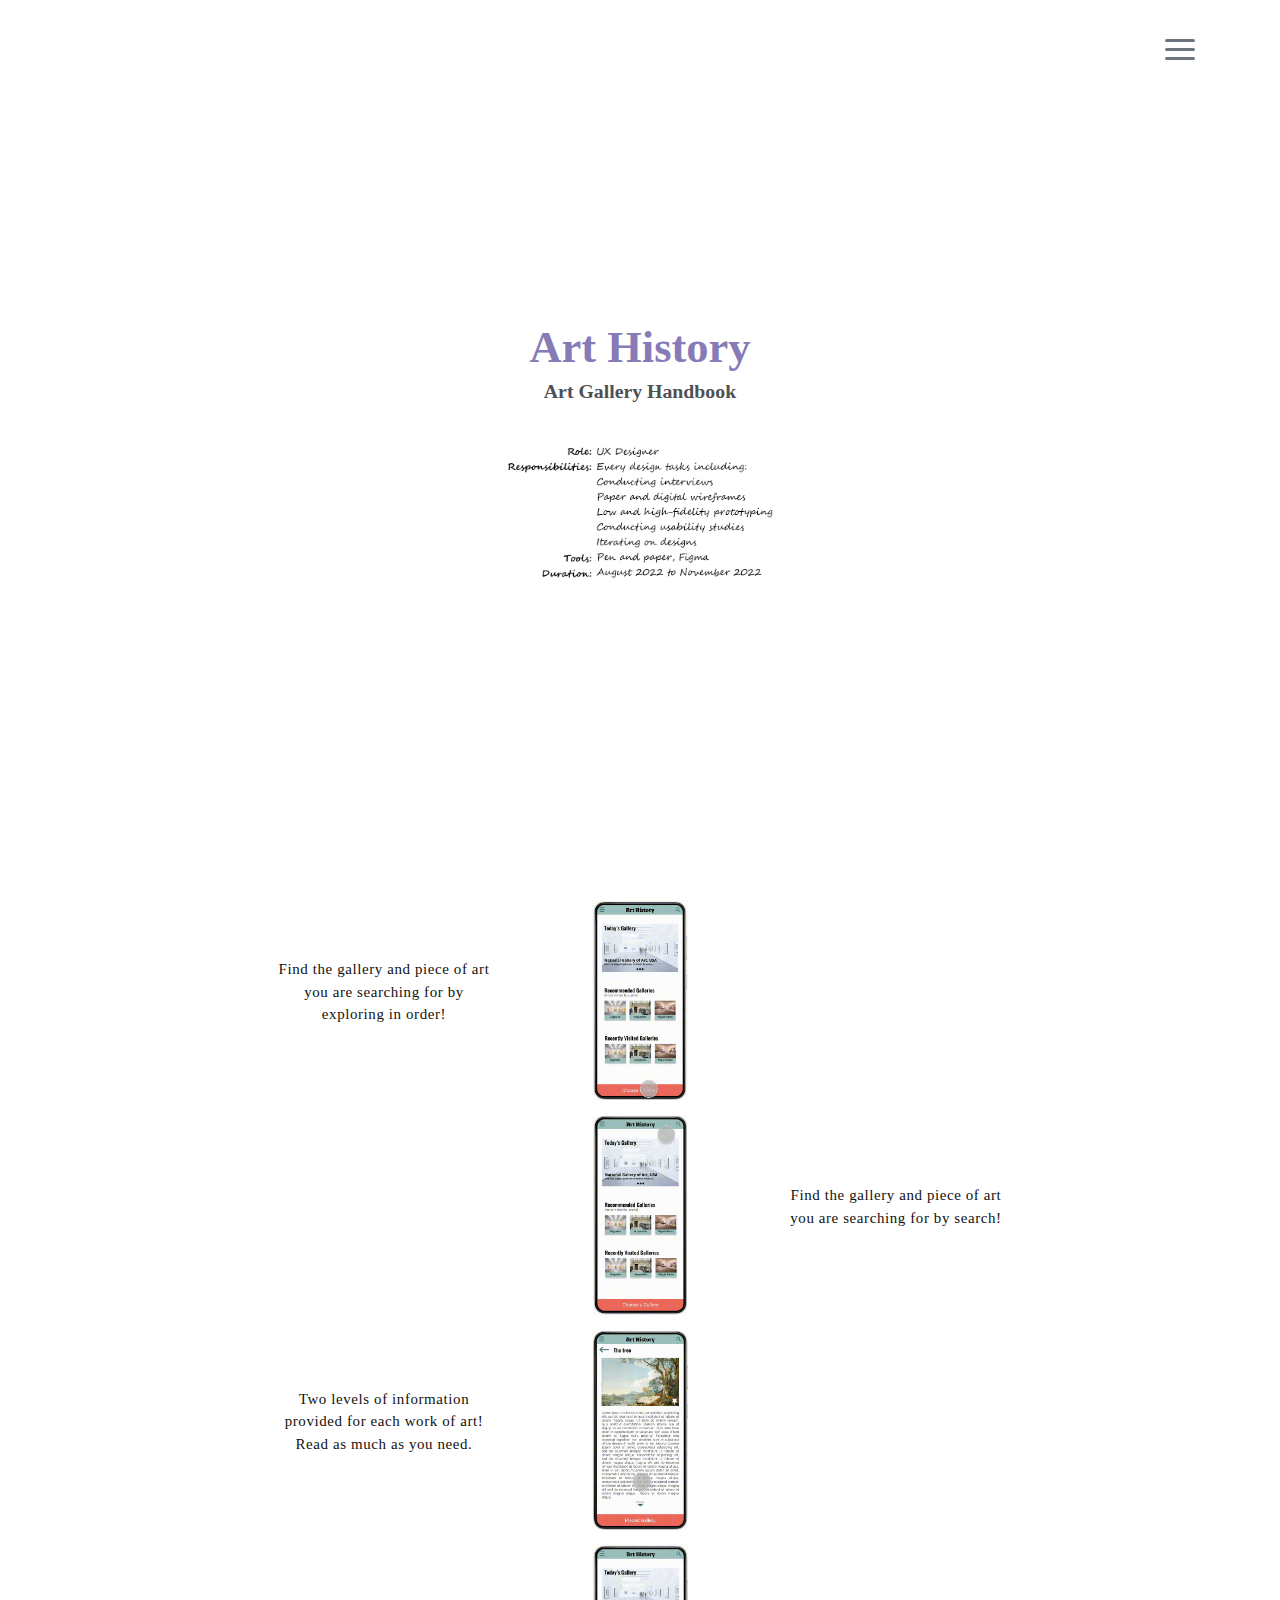
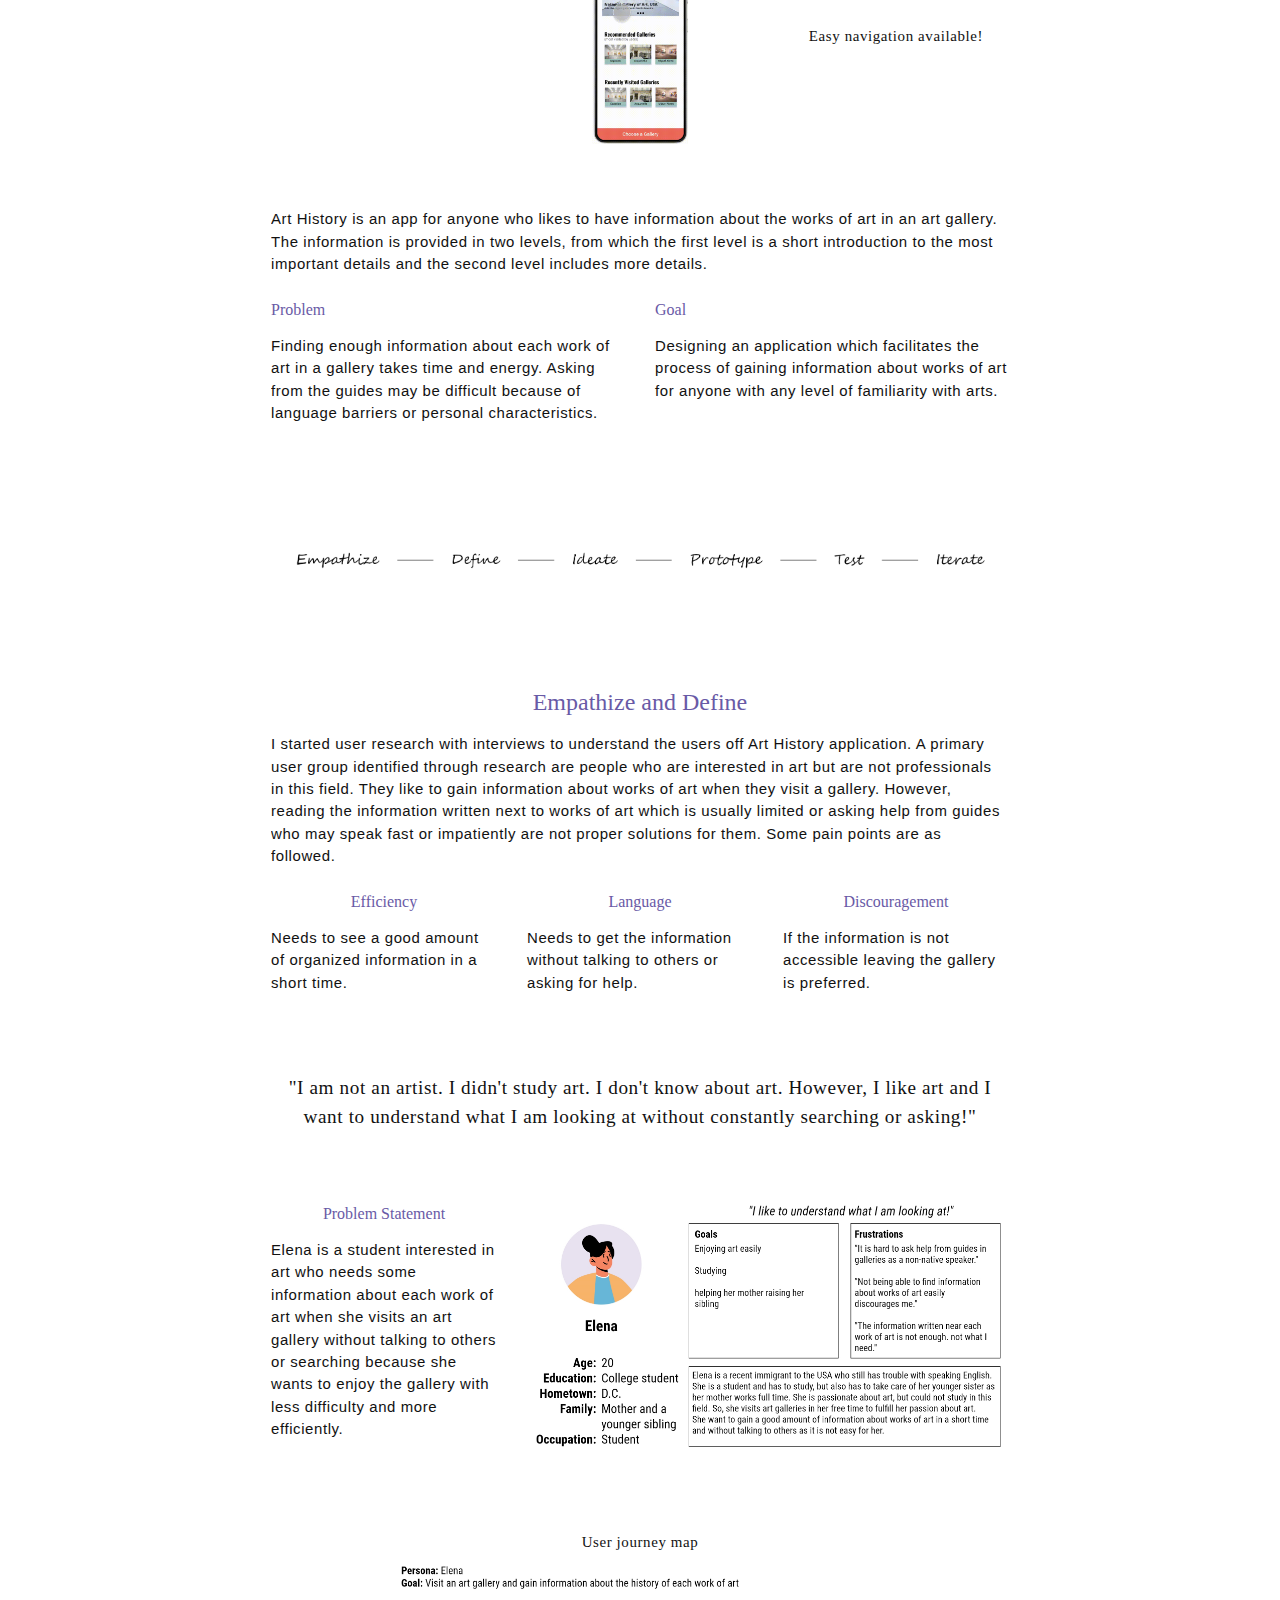
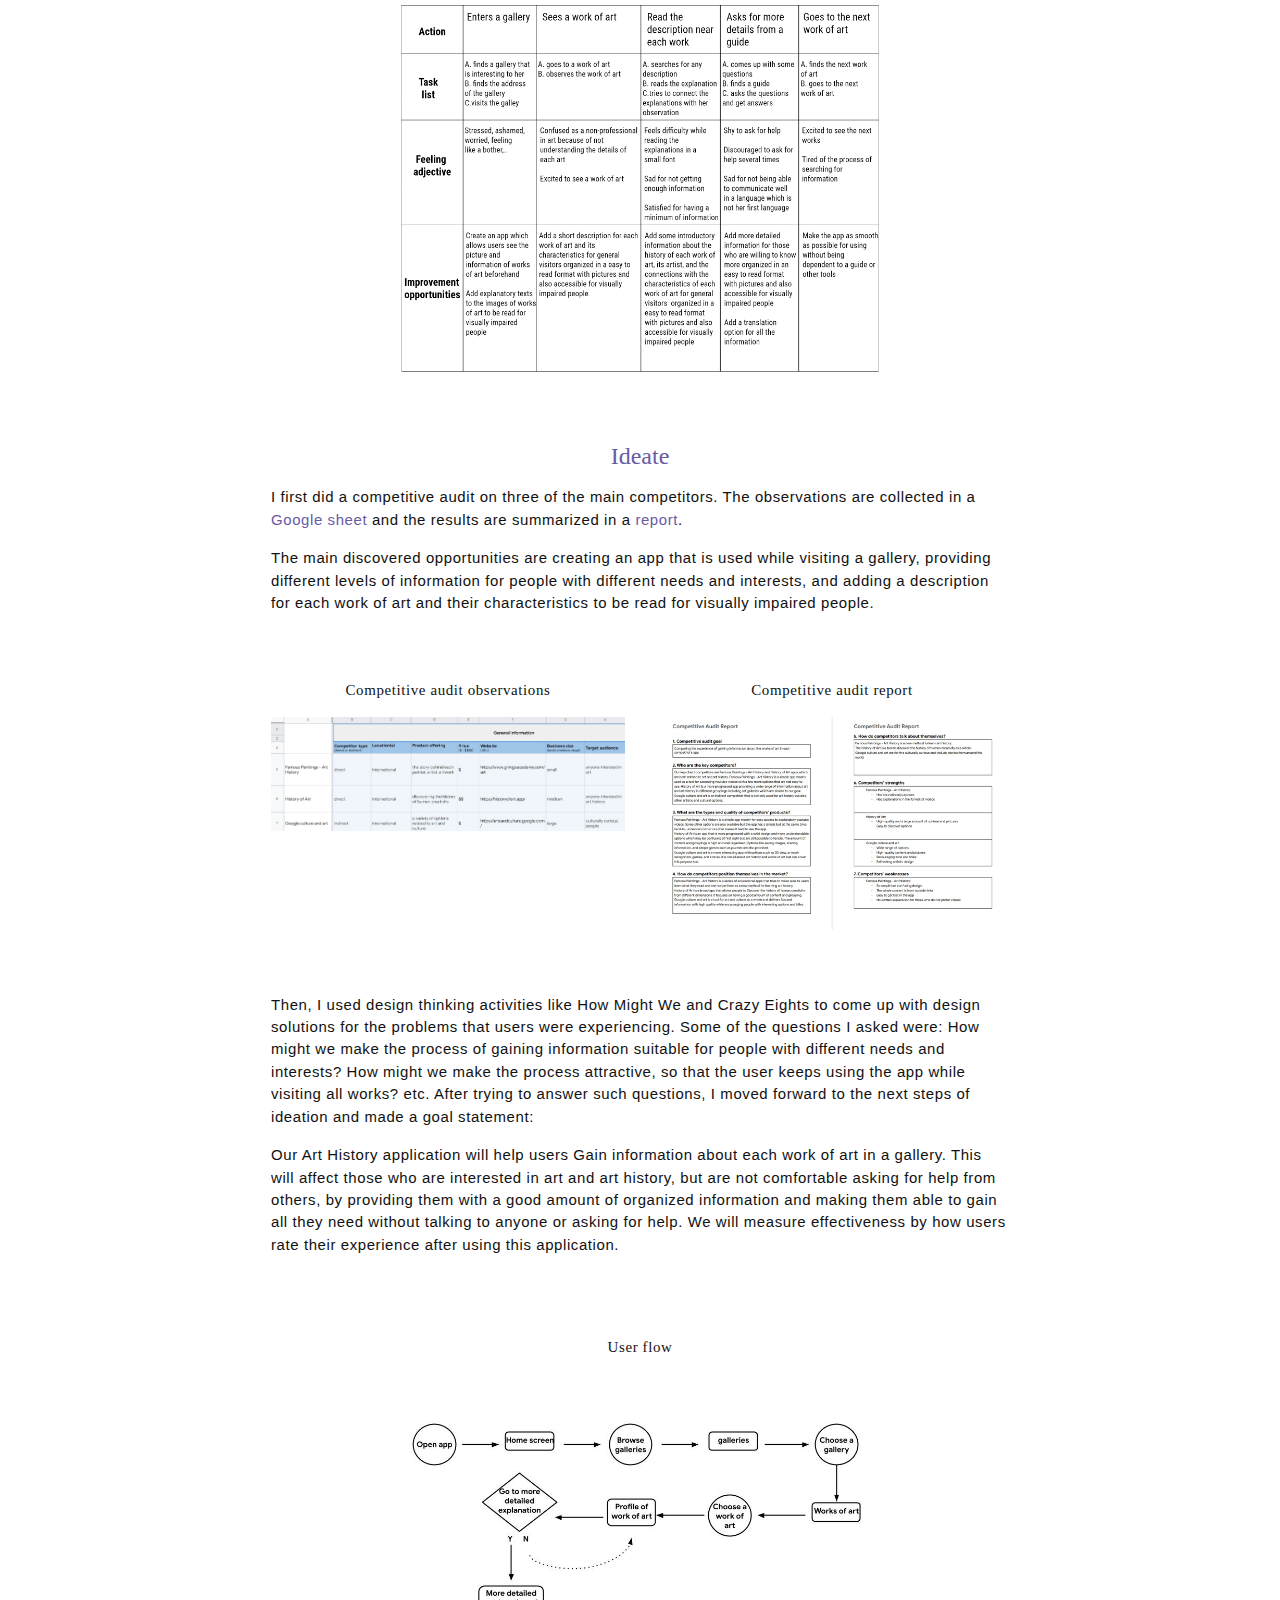
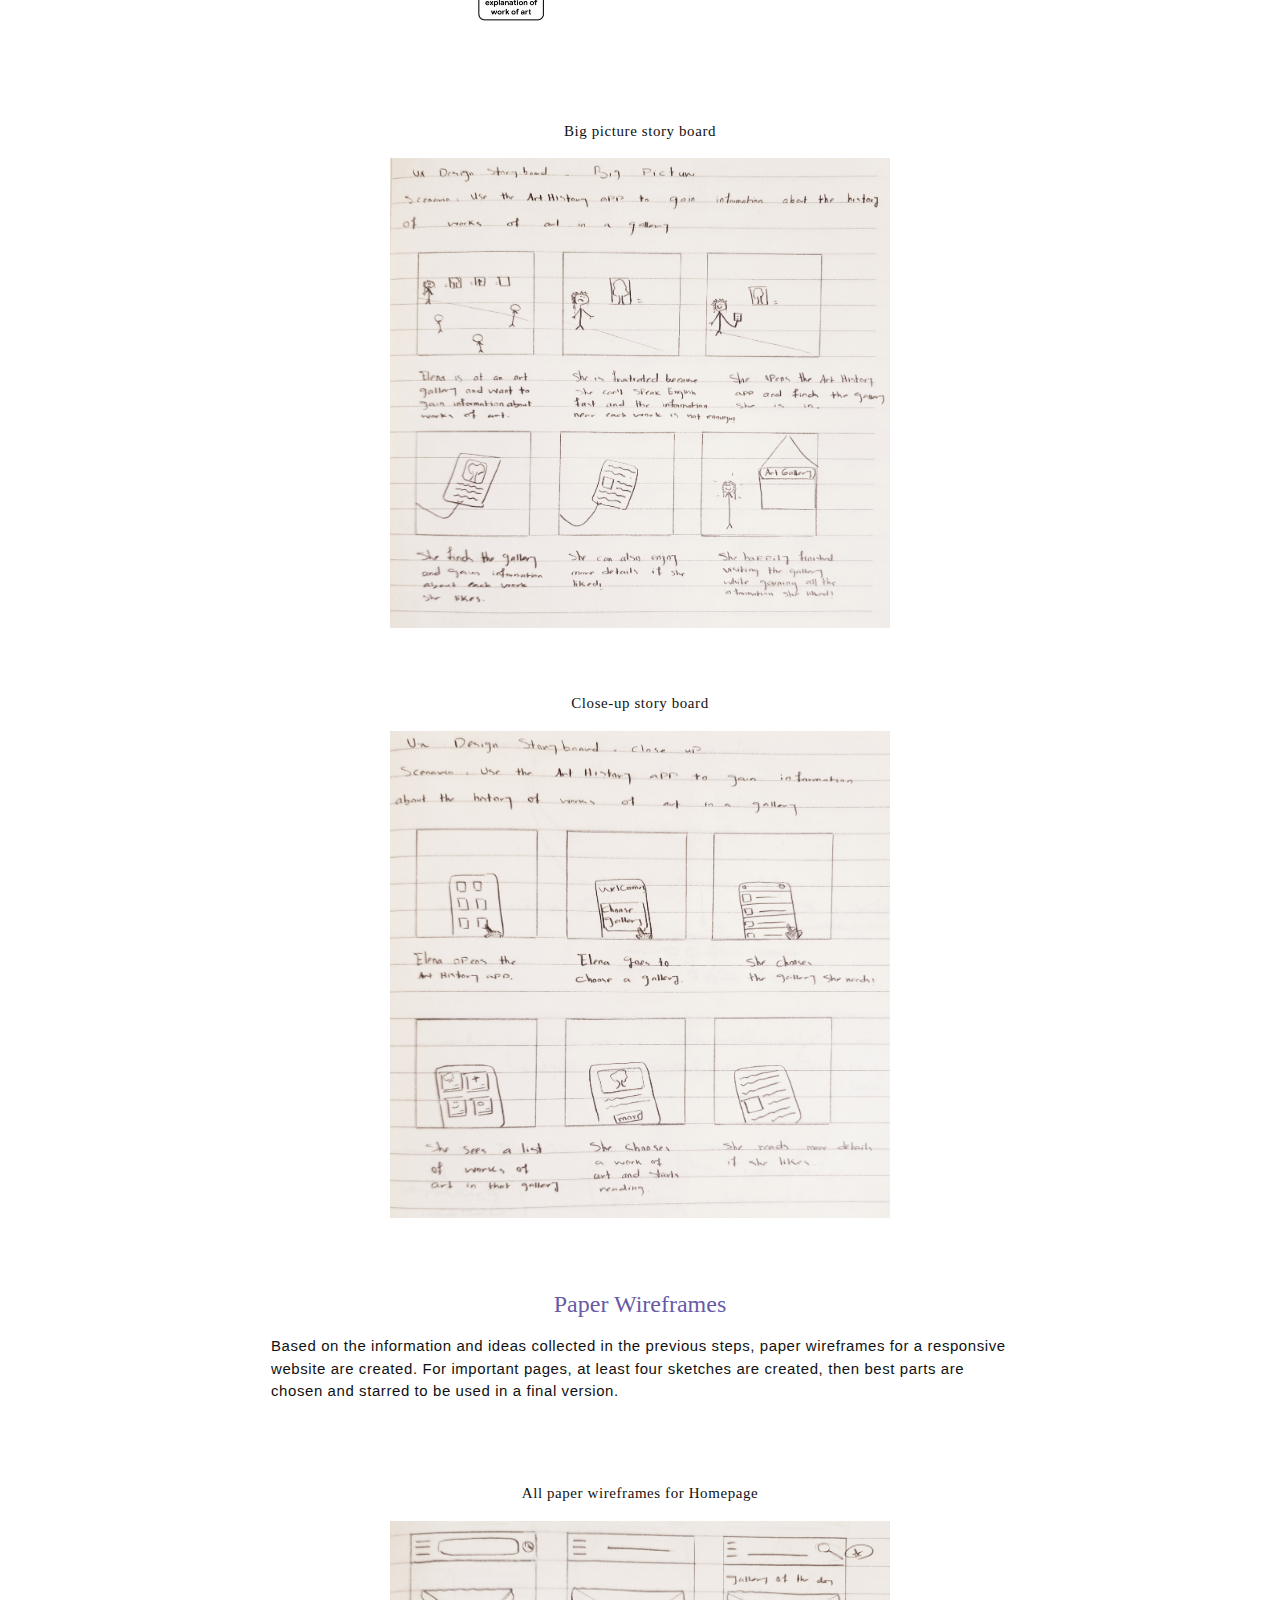
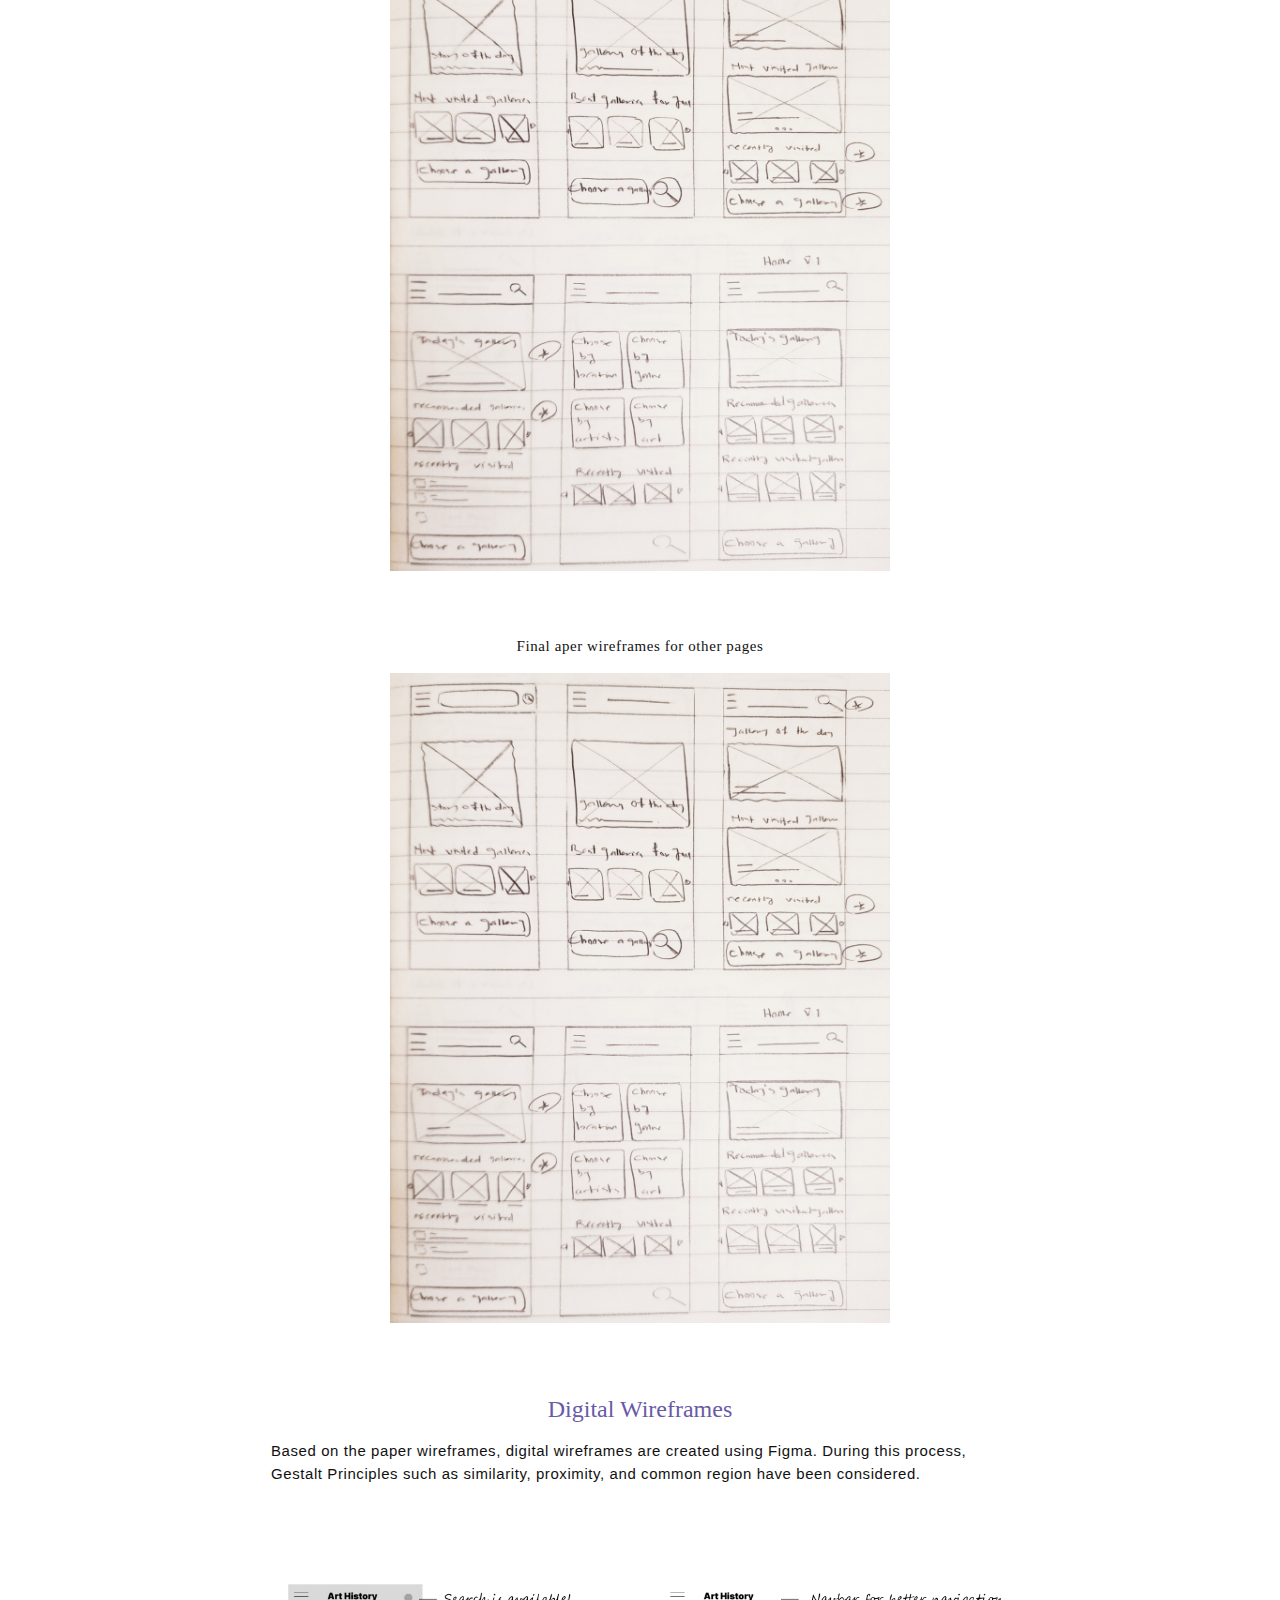
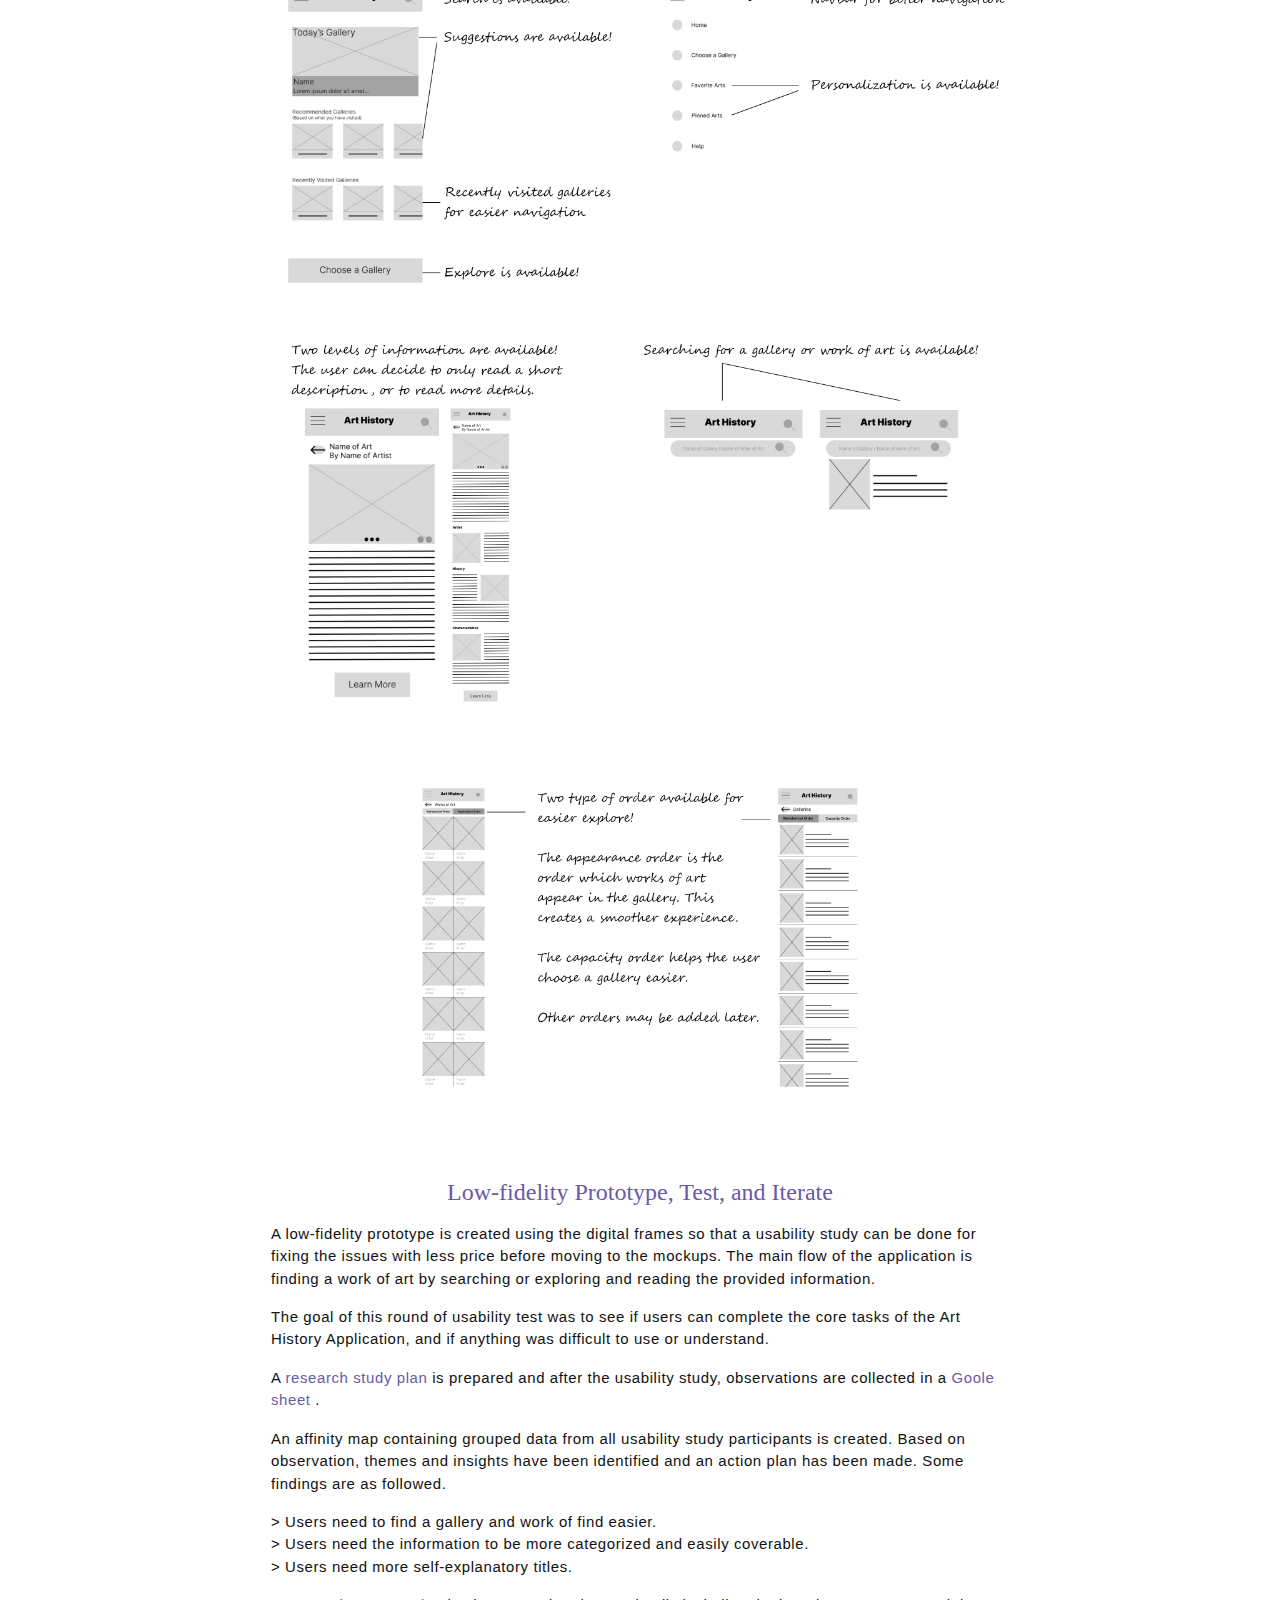
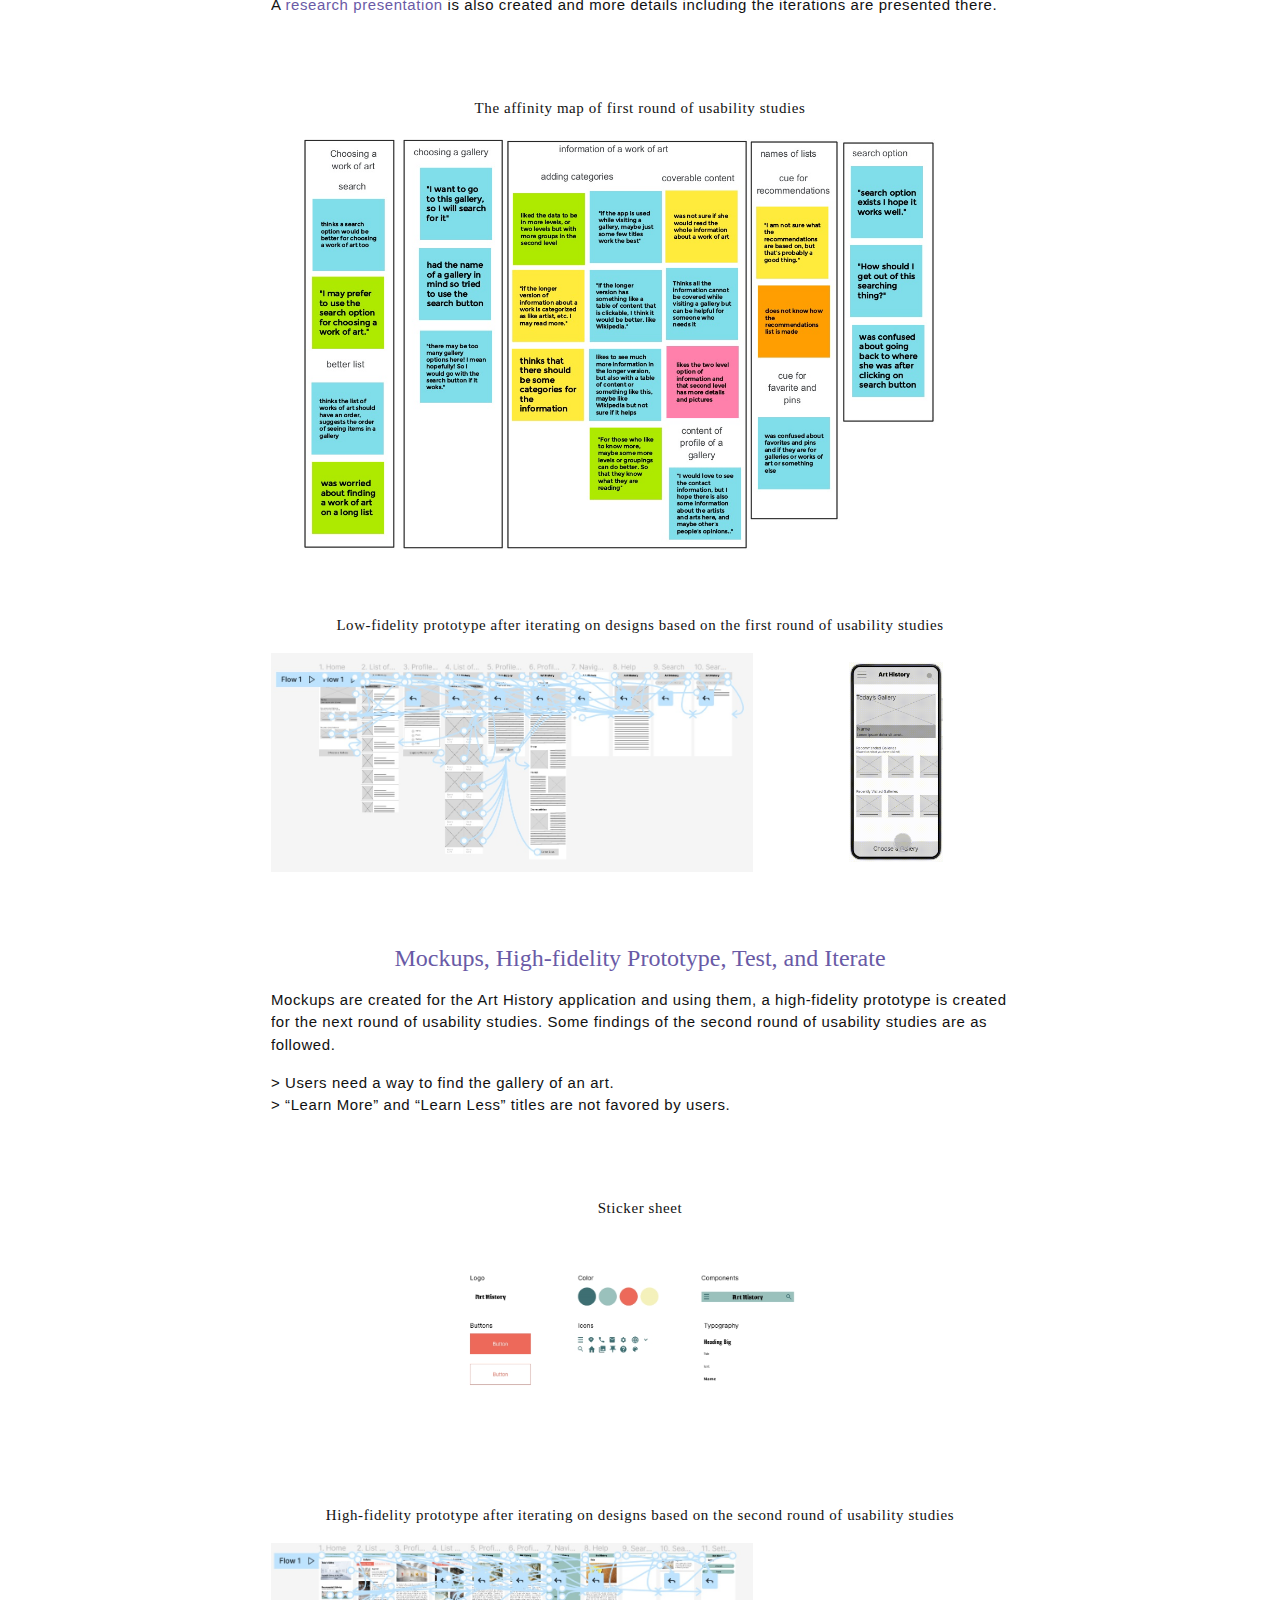
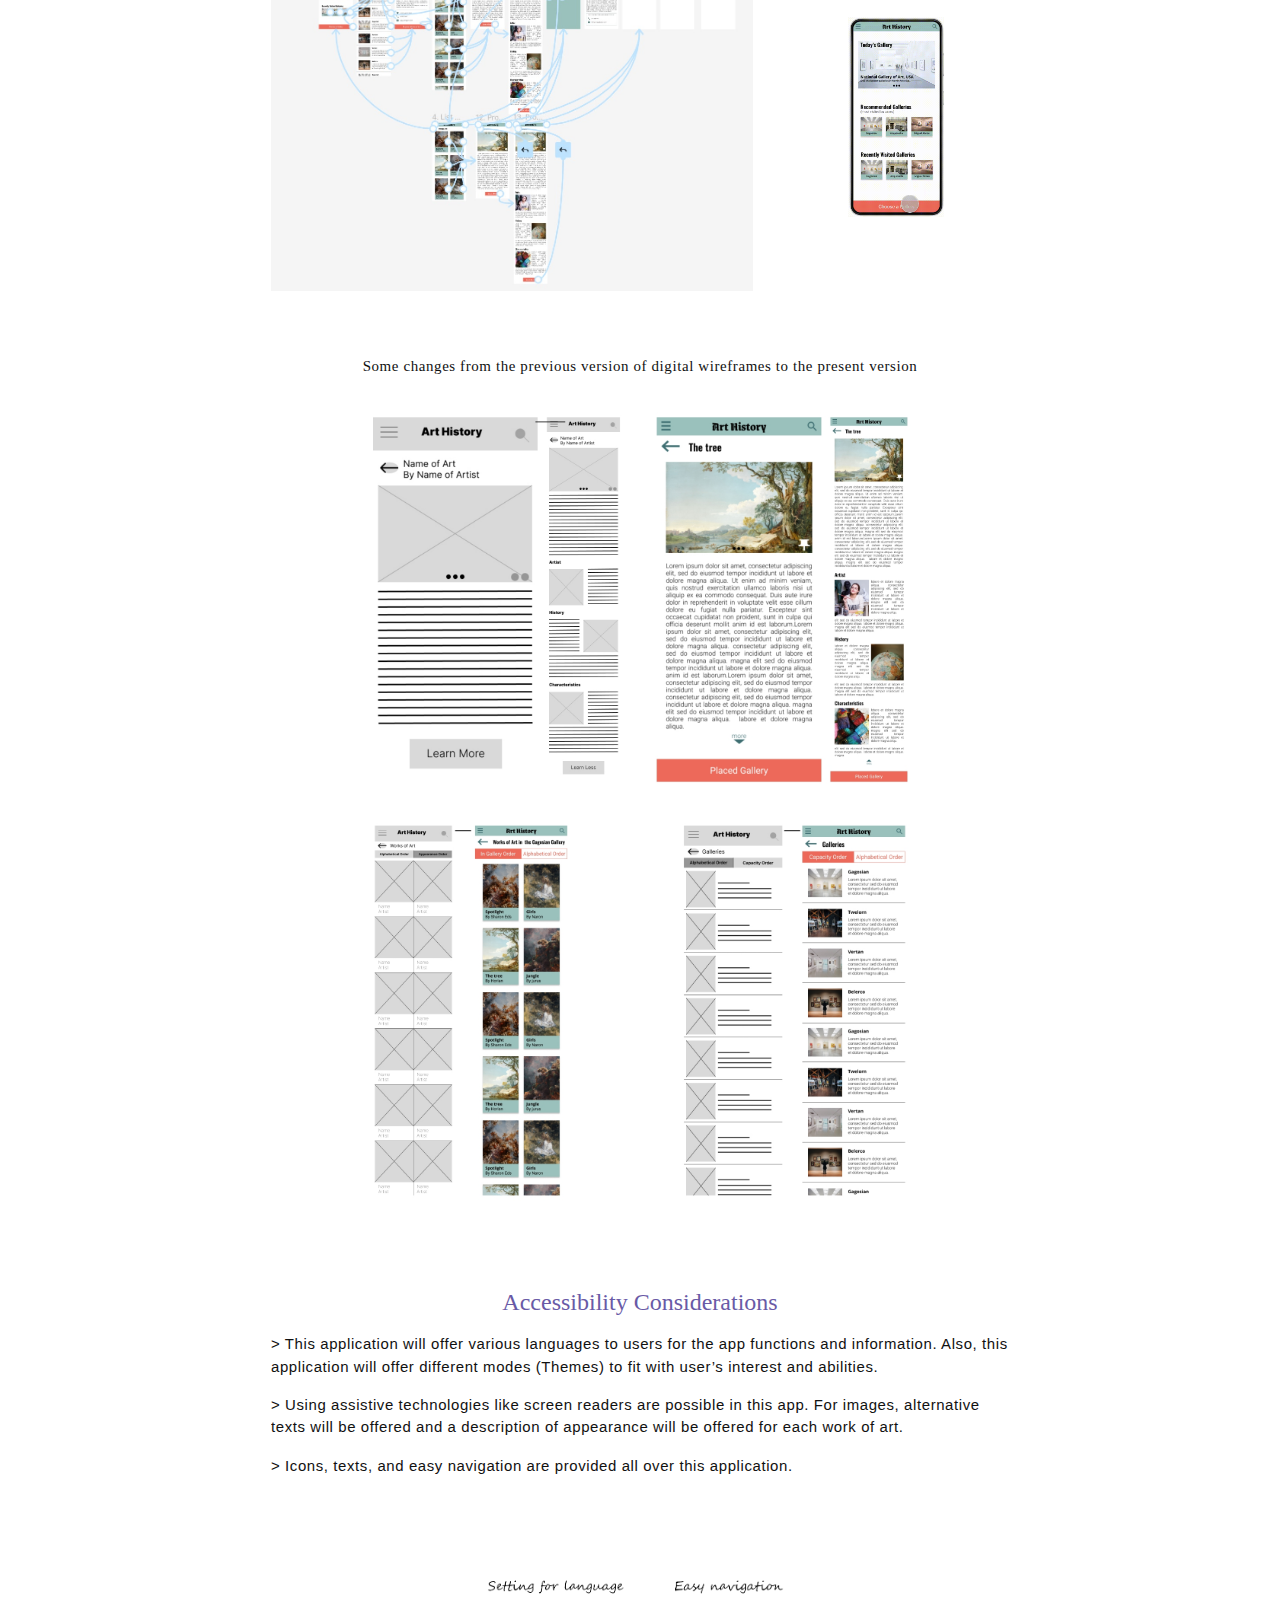
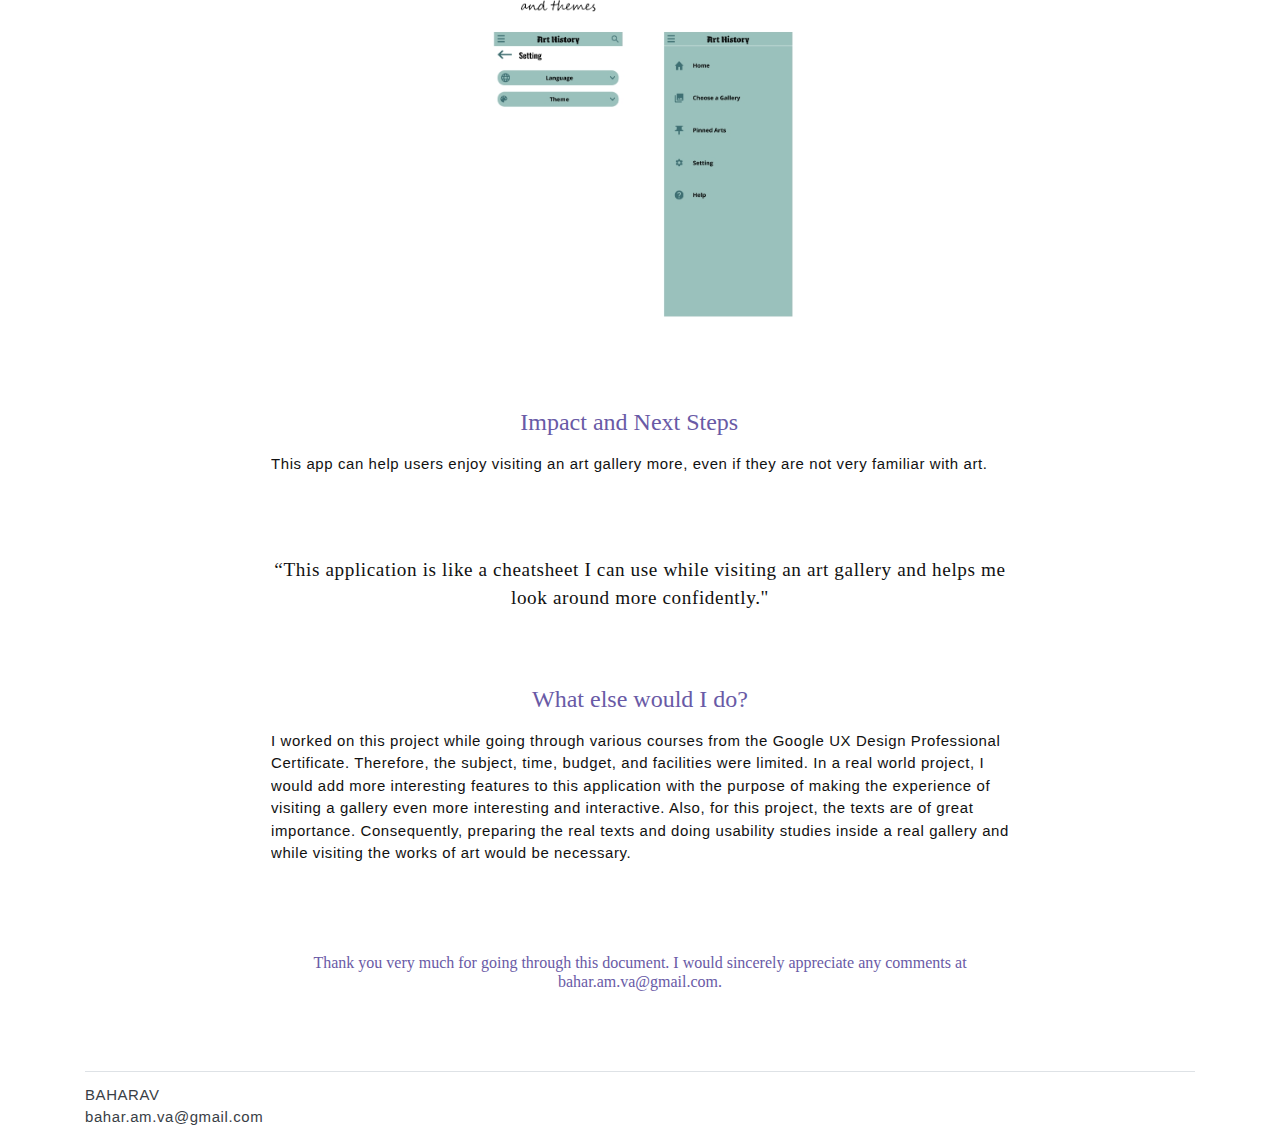
==== arthistory.html @ cd5bada2 "add" ====
<!DOCTYPE html>
<html lang="en">
<head>
    <meta charset="utf-8">
    <meta name="viewport" content="width=device-width, initial-scale=1, shrink-to-fit=no">
    <meta name="description" content="Personal Website">
    <meta name="author" content="Me">
    <title>Art History</title>
    <!-- font icons -->
    <link rel="stylesheet" href="assets/vendors/themify-icons/css/themify-icons.css">
    <!-- Bootstrap + allcss main styles -->
    <link rel="stylesheet" href="assets/css/allcss.css">

    <link rel="icon" type="image/x-icon" href="assets/imgs/Bahar.jpg">
</head>

<body data-spy="scroll" data-target=".navbar" data-offset="40" id="home">

<!--___________________________________________________________________________________________________________-->

<!-- Page Navbar -->

<nav class="custom-navbar" data-spy="affix" data-offset-top="20">
    <div class="container">
        <a class="logo" href="#">Art History</a>
        <ul class="nav">
            <li class="item">
                <a class="link" href="index.html#home">Home</a>
            </li>
            <li class="item">
                <a class="link" href="index.html#portfolio">Works</a>
            </li>
            <li class="item ml-md-3">
                <a href="assets/pdfs/BaharAmirianVarnousefaderani_CV.pdf" class="btn btn-primary">CV</a>
            </li>
        </ul>
        <a href="javascript:void(0)" id="nav-toggle" class="hamburger hamburger--elastic">
            <div class="hamburger-box">
                <div class="hamburger-inner"></div>
            </div>
        </a>
    </div>
</nav><!-- End of Page Navbar -->

<!--___________________________________________________________________________________________________________-->

<!-- page header -->
<header id="home_1" class="header">
    <div class="header-content container header-content-2">
        <h1 class="header-title">
            <span class="up_Case">Art History</span>
            <span class="down_Case">Art Gallery Handbook</span>
        </h1>
        <img src="assets/imgs/Art_Details.jpg" class="blog-card-img">
    </div>
</header><!-- end of page header -->

<section class="section pt-0">
    <div class="container text-center image-back">
        <div class="row margin-row">
            <div class="col-md-4">
                <p>
                    Find the gallery and piece of art you are searching for by exploring in order!
                </p>
            </div>
            <div class="col-md-4">
                <img src="assets/vdos/Art_Final_1.gif" class="blog-card-img maxheight-img">
            </div>
            <div class="col-md-4">
            </div>
        </div>
        <div class="row margin-row">
            <div class="col-md-4">
            </div>
            <div class="col-md-4">
                <img src="assets/vdos/Art_Final_4.gif" class="blog-card-img maxheight-img">
            </div>
            <div class="col-md-4">
                <p>
                    Find the gallery and piece of art you are searching for by search!
                </p>
            </div>
        </div>
        <div class="row margin-row">
            <div class="col-md-4">
                <p>
                    Two levels of information provided for each work of art! Read as much as you need.
                </p>
            </div>
            <div class="col-md-4">
                <img src="assets/vdos/Art_Final_2.gif" class="blog-card-img maxheight-img">
            </div>
            <div class="col-md-4">
            </div>
        </div>
        <div class="row margin-row">
            <div class="col-md-4">
            </div>
            <div class="col-md-4">
                <img src="assets/vdos/Art_Final_3.gif" class="blog-card-img maxheight-img">
            </div>
            <div class="col-md-4">
                <p>
                    Easy navigation available!
                </p>
            </div>
        </div>
    </div>
</section>

<section class="section pt-0" id="overview">
    <!-- container -->
    <div class="container text-center">
        <div class="blog-card">
            <div class="blog-card-body">
                <p class="text-left">
                    Art History is an app for anyone who likes to have information about the works of art in an art
                    gallery. The information is provided in two levels, from which the first level is a short
                    introduction to the most important details and the second level includes more details.
                </p>
                <div class="row">
                    <div class="col-md-6">
                        <h6>
                            Problem
                        </h6>
                        <p class="text-left">
                            Finding enough information about each work of art in a gallery takes time and energy. Asking
                            from the guides may be difficult because of language barriers or personal characteristics.
                        </p>
                    </div>
                    <div class="col-md-6">
                        <h6>
                            Goal
                        </h6>
                        <p class="text-left">Designing an application which facilitates the process of gaining
                            information about works of art for anyone with any level of familiarity with arts.</p>
                    </div>
                </div>
            </div>
        </div><!-- end of blog wrapper -->
    </div><!-- end of container -->
</section>

<section class="section pt-0">
    <div class="container text-center">
        <img src="assets/imgs/Bouquet_Process.jpg" class="blog-card-img">
    </div>
</section>

<section class="section pt-0" id="empathizeanddefine">
    <!-- container -->
    <div class="container text-center">
        <div class="blog-card">
            <div class="blog-card-body text-center">
                <h4>
                    Empathize and Define
                </h4>
                <p class="text-left">
                    I started user research with interviews to understand the users off Art History application.
                    A primary user group identified through research are people who are interested in art but are
                    not professionals in this field. They like to gain information about works of art when they visit a
                    gallery. However, reading the information written next to works of art which is usually limited or
                    asking help from guides who may speak fast or impatiently are not proper solutions for them.
                    Some pain points are as followed.
                </p>
                <!--                <h5>-->
                <!--                    Pain Points-->
                <!--                </h5>-->
                <div class="row">
                    <div class="col-md-4">
                        <h6>Efficiency</h6>
                        <p class="text-left">
                            Needs to see a good amount of organized information in a short time.
                        </p>
                    </div>
                    <div class="col-md-4">
                        <h6>Language</h6>
                        <p class="text-left">
                            Needs to get the information without talking to others or asking for help.
                        </p>
                    </div>
                    <div class="col-md-4">
                        <h6>Discouragement</h6>
                        <p class="text-left">
                            If the information is not accessible leaving the gallery is preferred.
                        </p>
                    </div>
                </div>
            </div>
        </div><!-- end of blog wrapper -->
    </div><!-- end of container -->
</section>

<section class="section pt-0">
    <div class="container text-center image-back">
        <p class="quote-p">
            "I am not an artist. I didn't study art. I don't know about art. However, I like art and
            I want to understand what I am looking at without constantly searching or asking!"
        </p>
    </div>
</section>

<section class="section pt-0">
    <div class="container text-center">
        <div class="row">
            <div class="col-md-4">
                <h6>
                    Problem Statement
                </h6>
                <p class="text-left">
                    Elena is a student interested in art who needs some information about each work of art
                    when she visits an art gallery without talking to others or searching because she wants to
                    enjoy the gallery with less difficulty and more efficiently.
                </p>
            </div>
            <div class="col-md-8">
                <img src="assets/imgs/Art_Persona_1.jpg" class="blog-card-img">
            </div>
        </div>
    </div>
</section>

<section class="section pt-0">
    <div class="container text-center">
        <p class="image-back">
            User journey map
        </p>
        <img src="assets/imgs/Art_Userjourneymaps_1.jpg" class="blog-card-img smaller-img">
    </div>
</section>

<section class="section pt-0">
    <div class="container text-center">
        <h4>
            Ideate
        </h4>
        <p class="text-left">
            I first did a competitive audit on three of the main competitors. The observations are
            collected in a
            <a href="https://docs.google.com/spreadsheets/d/1CEnKWUI_dCINaGh-vKuQXi4m31sz3-Usho3GjRuwLxQ/edit?usp=sharing&resourcekey=0-UyjxBMop9PNQyITPndTD_w">
                Google sheet</a>
            and the results are summarized in a
            <a href="assets/pdfs/ArtHistory_competitiveauditreport.pdf">
                report</a>.
        </p>
        <p class="text-left">
            The main discovered opportunities are creating an app that is used while visiting a gallery,
            providing different levels of information for people with different needs and interests, and
            adding a description for each work of art and their characteristics to be read for
            visually impaired people.
        </p>
    </div>
</section>

<section class="section pt-0">
    <div class="container text-center image-back">
        <div class="row">
            <div class="col-md-6">
                <p>
                    Competitive audit observations
                </p>
                <a href="https://docs.google.com/spreadsheets/d/1CEnKWUI_dCINaGh-vKuQXi4m31sz3-Usho3GjRuwLxQ/edit?usp=sharing&resourcekey=0-UyjxBMop9PNQyITPndTD_w">
                    <img src="assets/imgs/Art_Compaudit_2.jpg" class="blog-card-img">
                </a>
            </div>
            <div class="col-md-6">
                <p>
                    Competitive audit report
                </p>
                <a href="assets/pdfs/ArtHistory_competitiveauditreport.pdf">
                    <img src="assets/imgs/Art_Compaudit_1.jpg" class="blog-card-img">
                </a>
            </div>
        </div>
    </div>
</section>

<section class="section pt-0" id="ideate">
    <!-- container -->
    <div class="container text-center">
        <div class="blog-card">
            <div class="blog-card-body text-center">
                <p class="text-left">
                    Then, I used design thinking activities like How Might We and Crazy Eights
                    to come up with design solutions for the problems that users were experiencing.
                    Some of the questions I asked were: How might we make the process of gaining information suitable
                    for people with different needs and interests? How might we make the process attractive, so that
                    the user keeps using the app while visiting all works? etc. After trying to answer such
                    questions, I moved forward to the next steps of ideation and made a goal statement:
                </p>
                <p class="text-left">
                    Our Art History application will help users Gain information about each work of
                    art in a gallery. This will affect those who are interested in art and art
                    history, but are not comfortable asking for help from others, by providing them
                    with a good amount of organized information and making them able to gain all they need
                    without talking to anyone or asking for help. We will measure effectiveness
                    by how users rate their experience after using this application.
                </p>
            </div>
        </div><!-- end of blog wrapper -->
    </div><!-- end of container -->
</section>

<section class="section pt-0">
    <div class="container text-center image-back">
        <p>
            User flow
        </p>
        <img src="assets/imgs/Art_userflow.jpg" class="blog-card-img smaller-img">
    </div>
</section>

<section class="section pt-0">
    <div class="container text-center image-back">
        <p>
            Big picture story board
        </p>
        <img src="assets/imgs/Art_Bigpicture.jpg" class="blog-card-img smaller-img">
    </div>
</section>

<section class="section pt-0">
    <div class="container text-center image-back">
        <p>
            Close-up story board
        </p>
        <img src="assets/imgs/Art_Closeup.jpg" class="blog-card-img smaller-img">
    </div>
</section>

<section class="section pt-0" id="paperwireframes">
    <!-- container -->
    <div class="container text-center">
        <div class="blog-card">
            <div class="blog-card-body text-center">
                <h4>
                    Paper Wireframes
                </h4>
                <p class="text-left">
                    Based on the information and ideas collected in the previous steps, paper wireframes for
                    a responsive website are created. For important pages, at least four sketches are created,
                    then best parts are chosen and starred to be used in a final version.
                </p>
            </div>
        </div><!-- end of blog wrapper -->
    </div><!-- end of container -->
</section>

<section class="section pt-0">
    <div class="container text-center image-back">
        <p>
            All paper wireframes for Homepage
        </p>
        <img src="assets/imgs/Art_paperwireframe_1.jpg" class="blog-card-img smaller-img">
    </div>
</section>

<section class="section pt-0">
    <div class="container text-center image-back">
        <p>
            Final aper wireframes for other pages
        </p>
        <img src="assets/imgs/Art_paperwireframe_1.jpg" class="blog-card-img smaller-img">
    </div>
</section>

<section class="section pt-0" id="digitalwireframes">
    <!-- container -->
    <div class="container text-center">
        <div class="blog-card">
            <div class="blog-card-body text-center">
                <h4>
                    Digital Wireframes
                </h4>
                <p class="text-left">
                    Based on the paper wireframes, digital wireframes are created using Figma. During this
                    process, Gestalt Principles such as similarity, proximity, and common region have been
                    considered.
                </p>
            </div>
        </div><!-- end of blog wrapper -->
    </div><!-- end of container -->
</section>

<section class="section pt-0">
    <div class="container text-center">
        <img src="assets/imgs/Art_digitalwireframe_1.jpg" class="blog-card-img">
        <br>
        <br>
        <img src="assets/imgs/Art_digitalwireframe_2.jpg" class="blog-card-img">
        <br>
        <br>
        <img src="assets/imgs/Art_digitalwireframe_3.jpg" class="blog-card-img">
    </div>
</section>

<section class="section pt-0" id="lowfidprototypeandtest">
    <!-- container -->
    <div class="container text-center">
        <div class="blog-card">
            <div class="blog-card-body text-center">
                <h4>
                    Low-fidelity Prototype, Test, and Iterate
                </h4>
                <p class="text-left">
                    A low-fidelity prototype is created using the digital frames so that a usability study can
                    be done for fixing the issues with less price before moving to the mockups. The main flow of
                    the application is finding a work of art by searching or exploring and reading the provided
                    information.
                </p>
                <p class="text-left">
                    The goal of this round of usability test was to see if users can complete the core tasks of
                    the Art History Application, and if anything was difficult to use or understand.
                </p>
                <p class="text-left">
                    A
                    <a href="assets/pdfs/ArtHistory_researchstudyplan.pdf">
                        research study plan
                    </a>
                    is prepared and after the usability study, observations are collected in a
                    <a href="https://docs.google.com/spreadsheets/d/1biDgm1GoHZ2zwPCjdOTj0ZNu6Ik3HTjcQwm76Y-rcs0/edit?usp=sharing">
                        Goole sheet
                    </a>.
                </p>
                <p class="text-left">
                    An affinity map containing grouped data from all usability study participants is created.
                    Based on observation, themes and insights have been identified and an action plan has been made.
                    Some findings are as followed.
                </p>
                <p class="text-left">
                    > Users need to find a gallery and work of find easier.
                    <br>
                    > Users need the information to be more categorized and easily coverable.
                    <br>
                    > Users need more self-explanatory titles.
                    <br>
                </p>
                <p class="text-left">
                    A
                    <a href="assets/pdfs/ArtHistory_researchpresentation.pdf">
                        research presentation
                    </a>
                    is also created and more details including the iterations are presented there.
                </p>
            </div>
        </div><!-- end of blog wrapper -->
    </div><!-- end of container -->
</section>

<section class="section pt-0">
    <div class="container text-center image-back">
        <p>
            The affinity map of first round of usability studies
        </p>
        <img src="assets/imgs/Art_lowfidtest_jam_1.jpg" class="blog-card-img">
    </div>
</section>

<section class="section pt-0">
    <div class="container text-center image-back">
        <p>
            Low-fidelity prototype after iterating on designs based on the first round of
            usability studies
        </p>
        <div class="row margin-row">
            <div class="col-md-8">
                <img src="assets/imgs/Art_lowfiprototype.jpg" class="blog-card-img">
            </div>
            <div class="col-md-4">
                <img src="assets/vdos/Art_lowfi_1.gif" class="blog-card-img maxheight-img">
            </div>
        </div>
    </div>
</section>

<section class="section pt-0" id="mockupsandhighfidprototypeandtest">
    <!-- container -->
    <div class="container text-center">
        <div class="blog-card">
            <div class="blog-card-body text-center">
                <h4>
                    Mockups, High-fidelity Prototype, Test, and Iterate
                </h4>
                <p class="text-left">
                    Mockups are created for the Art History application and using them, a high-fidelity prototype
                    is created for the next round of usability studies.
                    Some findings of the second round of usability studies are as followed.
                </p>
                <p class="text-left">
                    > Users need a way to find the gallery of an art.
                    <br>
                    > “Learn More” and “Learn Less” titles are not favored by users.
                </p>
            </div>
        </div><!-- end of blog wrapper -->
    </div><!-- end of container -->
</section>

<section class="section pt-0">
    <div class="container text-center image-back">
        <p>
            Sticker sheet
        </p>
        <img src="assets/imgs/Art_stickersheet.jpg" class="blog-card-img">
    </div>
</section>

<section class="section pt-0">
    <div class="container text-center image-back">
        <p>
            High-fidelity prototype after iterating on designs based on the second round of
            usability studies
        </p>
        <div class="row margin-row">
            <div class="col-md-8">
                <img src="assets/imgs/Art_highfiprototype.jpg" class="blog-card-img">
            </div>
            <div class="col-md-4">
                <img src="assets/vdos/Art_Highfi_1.gif" class="blog-card-img maxheight-img">
            </div>
        </div>
    </div>
</section>

<section class="section pt-0">
    <div class="container text-center image-back">
        <p>
            Some changes from the previous version of digital wireframes to the present version
        </p>
        <img src="assets/imgs/Art_iterate_1.jpg" class="blog-card-img">
        <img src="assets/imgs/Art_iterate_2.jpg" class="blog-card-img">
    </div>
</section>

<section class="section pt-0" id="accessibility">
    <!-- container -->
    <div class="container text-center">
        <div class="blog-card">
            <div class="blog-card-body text-center">
                <h4>
                    Accessibility Considerations
                </h4>
                <!--                <div class="row">-->
                <!--                    <div class="col-md-4">-->
                <p class="text-left">
                    > This application will offer various languages to users for the app
                    functions and information.

                    Also, this application will offer different modes (Themes) to fit with user’s
                    interest and abilities.
                </p>
                <!--                    </div>-->
                <!--                    <div class="col-md-4">-->
                <p class="text-left">
                    > Using assistive technologies like screen readers are possible in this app.
                    For images, alternative texts will be offered and a description of appearance
                    will be offered for each work of art.
                </p>
                <!--                    </div>-->
                <!--                    <div class="col-md-4">-->
                <p class="text-left">
                    > Icons, texts, and easy navigation are provided all over this application.
                </p>
                <!--                    </div>-->
            </div>
        </div>
    </div>
    </div>
</section>

<section class="section pt-0">
    <div class="container text-center image-back">
        <img src="assets/imgs/Art_accessibility.jpg" class="blog-card-img">
    </div>
</section>

<section class="section pt-0" id="impactandnextsteps">
    <!-- container -->
    <div class="container text-center">
        <div class="blog-card">
            <div class="blog-card-body text-center">
                <h4>
                    Impact and Next Steps
                </h4>
                <p class="text-left">
                    This app can help users enjoy visiting an art gallery more, even if they are not
                    very familiar with art.
                </p>
            </div>
        </div><!-- end of blog wrapper -->
    </div><!-- end of container -->
</section>

<section class="section pt-0">
    <div class="container text-center image-back">
        <p class="quote-p">
            “This application is like a cheatsheet I can use while visiting an art gallery and
            helps me look around more confidently."
        </p>
    </div>
</section>

<section class="section pt-0" id="learnings">
    <!-- container -->
    <div class="container text-center">
        <div class="blog-card">
            <div class="blog-card-body text-center">
                <h4>
                    What else would I do?
                </h4>
                <p class="text-left">
                    I worked on this project while going through various courses from the
                    Google UX Design Professional Certificate. Therefore, the subject, time, budget, and
                    facilities were limited. In a real world project, I would add more interesting features
                    to this application with the purpose of making the experience of visiting a gallery even
                    more interesting and interactive. Also, for this project, the texts are of great importance.
                    Consequently, preparing the real texts and doing usability studies inside a real gallery and
                    while visiting the works of art would be necessary.
                </p>
            </div>
        </div><!-- end of blog wrapper -->
    </div><!-- end of container -->
</section>

<section class="section pt-0" id="final">
    <!-- container -->
    <div class="container text-center">
        <div class="blog-card">
            <div class="blog-card-body text-center">
                <h6>
                    Thank you very much for going through this document. I would sincerely appreciate any comments at
                    bahar.am.va@gmail.com.
                </h6>
            </div>
        </div><!-- end of blog wrapper -->
    </div><!-- end of container -->
</section>

<!--___________________________________________________________________________________________________________-->

<!-- footer -->
<div class="container">
    <footer class="footer">
        <p class="mb-0">
            BAHARAV
            <br>
            bahar.am.va@gmail.com
        </p>
    </footer>
</div> <!-- end of page footer -->

<!-- core  -->
<script src="assets/vendors/jquery/jquery-3.4.1.js"></script>
<script src="assets/vendors/bootstrap/bootstrap.bundle.js"></script>

<!-- bootstrap 3 affix -->
<script src="assets/vendors/bootstrap/bootstrap.affix.js"></script>

<!-- alljs js -->
<script src="assets/js/alljs.js"></script>

</body>
</html>
---- assets/vendors/themify-icons/css/themify-icons.css ----
@font-face {
	font-family: 'themify';
	src:url("../fonts/themify.eot?-fvbane");
	src:url("../fonts/themify.eot?#iefix-fvbane") format("embedded-opentype"),
		url("../fonts/themify.woff?-fvbane") format("woff"),
		url("../fonts/themify.ttf?-fvbane") format("truetype"),
		url("../fonts/themify.svg?-fvbane#themify") format("svg");
	font-weight: normal;
	font-style: normal;
}

[class^="ti-"], [class*=" ti-"] {
	font-family: 'themify';
	speak: none;
	font-style: normal;
	font-weight: normal;
	font-variant: normal;
	text-transform: none;
	line-height: 1;

	/* Better Font Rendering =========== */
	-webkit-font-smoothing: antialiased;
	-moz-osx-font-smoothing: grayscale;
}

.ti-wand:before {
	content: "\e600";
}
.ti-volume:before {
	content: "\e601";
}
.ti-user:before {
	content: "\e602";
}
.ti-unlock:before {
	content: "\e603";
}
.ti-unlink:before {
	content: "\e604";
}
.ti-trash:before {
	content: "\e605";
}
.ti-thought:before {
	content: "\e606";
}
.ti-target:before {
	content: "\e607";
}
.ti-tag:before {
	content: "\e608";
}
.ti-tablet:before {
	content: "\e609";
}
.ti-star:before {
	content: "\e60a";
}
.ti-spray:before {
	content: "\e60b";
}
.ti-signal:before {
	content: "\e60c";
}
.ti-shopping-cart:before {
	content: "\e60d";
}
.ti-shopping-cart-full:before {
	content: "\e60e";
}
.ti-settings:before {
	content: "\e60f";
}
.ti-search:before {
	content: "\e610";
}
.ti-zoom-in:before {
	content: "\e611";
}
.ti-zoom-out:before {
	content: "\e612";
}
.ti-cut:before {
	content: "\e613";
}
.ti-ruler:before {
	content: "\e614";
}
.ti-ruler-pencil:before {
	content: "\e615";
}
.ti-ruler-alt:before {
	content: "\e616";
}
.ti-bookmark:before {
	content: "\e617";
}
.ti-bookmark-alt:before {
	content: "\e618";
}
.ti-reload:before {
	content: "\e619";
}
.ti-plus:before {
	content: "\e61a";
}
.ti-pin:before {
	content: "\e61b";
}
.ti-pencil:before {
	content: "\e61c";
}
.ti-pencil-alt:before {
	content: "\e61d";
}
.ti-paint-roller:before {
	content: "\e61e";
}
.ti-paint-bucket:before {
	content: "\e61f";
}
.ti-na:before {
	content: "\e620";
}
.ti-mobile:before {
	content: "\e621";
}
.ti-minus:before {
	content: "\e622";
}
.ti-medall:before {
	content: "\e623";
}
.ti-medall-alt:before {
	content: "\e624";
}
.ti-marker:before {
	content: "\e625";
}
.ti-marker-alt:before {
	content: "\e626";
}
.ti-arrow-up:before {
	content: "\e627";
}
.ti-arrow-right:before {
	content: "\e628";
}
.ti-arrow-left:before {
	content: "\e629";
}
.ti-arrow-down:before {
	content: "\e62a";
}
.ti-lock:before {
	content: "\e62b";
}
.ti-location-arrow:before {
	content: "\e62c";
}
.ti-link:before {
	content: "\e62d";
}
.ti-layout:before {
	content: "\e62e";
}
.ti-layers:before {
	content: "\e62f";
}
.ti-layers-alt:before {
	content: "\e630";
}
.ti-key:before {
	content: "\e631";
}
.ti-import:before {
	content: "\e632";
}
.ti-image:before {
	content: "\e633";
}
.ti-heart:before {
	content: "\e634";
}
.ti-heart-broken:before {
	content: "\e635";
}
.ti-hand-stop:before {
	content: "\e636";
}
.ti-hand-open:before {
	content: "\e637";
}
.ti-hand-drag:before {
	content: "\e638";
}
.ti-folder:before {
	content: "\e639";
}
.ti-flag:before {
	content: "\e63a";
}
.ti-flag-alt:before {
	content: "\e63b";
}
.ti-flag-alt-2:before {
	content: "\e63c";
}
.ti-eye:before {
	content: "\e63d";
}
.ti-export:before {
	content: "\e63e";
}
.ti-exchange-vertical:before {
	content: "\e63f";
}
.ti-desktop:before {
	content: "\e640";
}
.ti-cup:before {
	content: "\e641";
}
.ti-crown:before {
	content: "\e642";
}
.ti-comments:before {
	content: "\e643";
}
.ti-comment:before {
	content: "\e644";
}
.ti-comment-alt:before {
	content: "\e645";
}
.ti-close:before {
	content: "\e646";
}
.ti-clip:before {
	content: "\e647";
}
.ti-angle-up:before {
	content: "\e648";
}
.ti-angle-right:before {
	content: "\e649";
}
.ti-angle-left:before {
	content: "\e64a";
}
.ti-angle-down:before {
	content: "\e64b";
}
.ti-check:before {
	content: "\e64c";
}
.ti-check-box:before {
	content: "\e64d";
}
.ti-camera:before {
	content: "\e64e";
}
.ti-announcement:before {
	content: "\e64f";
}
.ti-brush:before {
	content: "\e650";
}
.ti-briefcase:before {
	content: "\e651";
}
.ti-bolt:before {
	content: "\e652";
}
.ti-bolt-alt:before {
	content: "\e653";
}
.ti-blackboard:before {
	content: "\e654";
}
.ti-bag:before {
	content: "\e655";
}
.ti-move:before {
	content: "\e656";
}
.ti-arrows-vertical:before {
	content: "\e657";
}
.ti-arrows-horizontal:before {
	content: "\e658";
}
.ti-fullscreen:before {
	content: "\e659";
}
.ti-arrow-top-right:before {
	content: "\e65a";
}
.ti-arrow-top-left:before {
	content: "\e65b";
}
.ti-arrow-circle-up:before {
	content: "\e65c";
}
.ti-arrow-circle-right:before {
	content: "\e65d";
}
.ti-arrow-circle-left:before {
	content: "\e65e";
}
.ti-arrow-circle-down:before {
	content: "\e65f";
}
.ti-angle-double-up:before {
	content: "\e660";
}
.ti-angle-double-right:before {
	content: "\e661";
}
.ti-angle-double-left:before {
	content: "\e662";
}
.ti-angle-double-down:before {
	content: "\e663";
}
.ti-zip:before {
	content: "\e664";
}
.ti-world:before {
	content: "\e665";
}
.ti-wheelchair:before {
	content: "\e666";
}
.ti-view-list:before {
	content: "\e667";
}
.ti-view-list-alt:before {
	content: "\e668";
}
.ti-view-grid:before {
	content: "\e669";
}
.ti-uppercase:before {
	content: "\e66a";
}
.ti-upload:before {
	content: "\e66b";
}
.ti-underline:before {
	content: "\e66c";
}
.ti-truck:before {
	content: "\e66d";
}
.ti-timer:before {
	content: "\e66e";
}
.ti-ticket:before {
	content: "\e66f";
}
.ti-thumb-up:before {
	content: "\e670";
}
.ti-thumb-down:before {
	content: "\e671";
}
.ti-text:before {
	content: "\e672";
}
.ti-stats-up:before {
	content: "\e673";
}
.ti-stats-down:before {
	content: "\e674";
}
.ti-split-v:before {
	content: "\e675";
}
.ti-split-h:before {
	content: "\e676";
}
.ti-smallcap:before {
	content: "\e677";
}
.ti-shine:before {
	content: "\e678";
}
.ti-shift-right:before {
	content: "\e679";
}
.ti-shift-left:before {
	content: "\e67a";
}
.ti-shield:before {
	content: "\e67b";
}
.ti-notepad:before {
	content: "\e67c";
}
.ti-server:before {
	content: "\e67d";
}
.ti-quote-right:before {
	content: "\e67e";
}
.ti-quote-left:before {
	content: "\e67f";
}
.ti-pulse:before {
	content: "\e680";
}
.ti-printer:before {
	content: "\e681";
}
.ti-power-off:before {
	content: "\e682";
}
.ti-plug:before {
	content: "\e683";
}
.ti-pie-chart:before {
	content: "\e684";
}
.ti-paragraph:before {
	content: "\e685";
}
.ti-panel:before {
	content: "\e686";
}
.ti-package:before {
	content: "\e687";
}
.ti-music:before {
	content: "\e688";
}
.ti-music-alt:before {
	content: "\e689";
}
.ti-mouse:before {
	content: "\e68a";
}
.ti-mouse-alt:before {
	content: "\e68b";
}
.ti-money:before {
	content: "\e68c";
}
.ti-microphone:before {
	content: "\e68d";
}
.ti-menu:before {
	content: "\e68e";
}
.ti-menu-alt:before {
	content: "\e68f";
}
.ti-map:before {
	content: "\e690";
}
.ti-map-alt:before {
	content: "\e691";
}
.ti-loop:before {
	content: "\e692";
}
.ti-location-pin:before {
	content: "\e693";
}
.ti-list:before {
	content: "\e694";
}
.ti-light-bulb:before {
	content: "\e695";
}
.ti-Italic:before {
	content: "\e696";
}
.ti-info:before {
	content: "\e697";
}
.ti-infinite:before {
	content: "\e698";
}
.ti-id-badge:before {
	content: "\e699";
}
.ti-hummer:before {
	content: "\e69a";
}
.ti-home:before {
	content: "\e69b";
}
.ti-help:before {
	content: "\e69c";
}
.ti-headphone:before {
	content: "\e69d";
}
.ti-harddrives:before {
	content: "\e69e";
}
.ti-harddrive:before {
	content: "\e69f";
}
.ti-gift:before {
	content: "\e6a0";
}
.ti-game:before {
	content: "\e6a1";
}
.ti-filter:before {
	content: "\e6a2";
}
.ti-files:before {
	content: "\e6a3";
}
.ti-file:before {
	content: "\e6a4";
}
.ti-eraser:before {
	content: "\e6a5";
}
.ti-envelope:before {
	content: "\e6a6";
}
.ti-download:before {
	content: "\e6a7";
}
.ti-direction:before {
	content: "\e6a8";
}
.ti-direction-alt:before {
	content: "\e6a9";
}
.ti-dashboard:before {
	content: "\e6aa";
}
.ti-control-stop:before {
	content: "\e6ab";
}
.ti-control-shuffle:before {
	content: "\e6ac";
}
.ti-control-play:before {
	content: "\e6ad";
}
.ti-control-pause:before {
	content: "\e6ae";
}
.ti-control-forward:before {
	content: "\e6af";
}
.ti-control-backward:before {
	content: "\e6b0";
}
.ti-cloud:before {
	content: "\e6b1";
}
.ti-cloud-up:before {
	content: "\e6b2";
}
.ti-cloud-down:before {
	content: "\e6b3";
}
.ti-clipboard:before {
	content: "\e6b4";
}
.ti-car:before {
	content: "\e6b5";
}
.ti-calendar:before {
	content: "\e6b6";
}
.ti-book:before {
	content: "\e6b7";
}
.ti-bell:before {
	content: "\e6b8";
}
.ti-basketball:before {
	content: "\e6b9";
}
.ti-bar-chart:before {
	content: "\e6ba";
}
.ti-bar-chart-alt:before {
	content: "\e6bb";
}
.ti-back-right:before {
	content: "\e6bc";
}
.ti-back-left:before {
	content: "\e6bd";
}
.ti-arrows-corner:before {
	content: "\e6be";
}
.ti-archive:before {
	content: "\e6bf";
}
.ti-anchor:before {
	content: "\e6c0";
}
.ti-align-right:before {
	content: "\e6c1";
}
.ti-align-left:before {
	content: "\e6c2";
}
.ti-align-justify:before {
	content: "\e6c3";
}
.ti-align-center:before {
	content: "\e6c4";
}
.ti-alert:before {
	content: "\e6c5";
}
.ti-alarm-clock:before {
	content: "\e6c6";
}
.ti-agenda:before {
	content: "\e6c7";
}
.ti-write:before {
	content: "\e6c8";
}
.ti-window:before {
	content: "\e6c9";
}
.ti-widgetized:before {
	content: "\e6ca";
}
.ti-widget:before {
	content: "\e6cb";
}
.ti-widget-alt:before {
	content: "\e6cc";
}
.ti-wallet:before {
	content: "\e6cd";
}
.ti-video-clapper:before {
	content: "\e6ce";
}
.ti-video-camera:before {
	content: "\e6cf";
}
.ti-vector:before {
	content: "\e6d0";
}
.ti-themify-logo:before {
	content: "\e6d1";
}
.ti-themify-favicon:before {
	content: "\e6d2";
}
.ti-themify-favicon-alt:before {
	content: "\e6d3";
}
.ti-support:before {
	content: "\e6d4";
}
.ti-stamp:before {
	content: "\e6d5";
}
.ti-split-v-alt:before {
	content: "\e6d6";
}
.ti-slice:before {
	content: "\e6d7";
}
.ti-shortcode:before {
	content: "\e6d8";
}
.ti-shift-right-alt:before {
	content: "\e6d9";
}
.ti-shift-left-alt:before {
	content: "\e6da";
}
.ti-ruler-alt-2:before {
	content: "\e6db";
}
.ti-receipt:before {
	content: "\e6dc";
}
.ti-pin2:before {
	content: "\e6dd";
}
.ti-pin-alt:before {
	content: "\e6de";
}
.ti-pencil-alt2:before {
	content: "\e6df";
}
.ti-palette:before {
	content: "\e6e0";
}
.ti-more:before {
	content: "\e6e1";
}
.ti-more-alt:before {
	content: "\e6e2";
}
.ti-microphone-alt:before {
	content: "\e6e3";
}
.ti-magnet:before {
	content: "\e6e4";
}
.ti-line-double:before {
	content: "\e6e5";
}
.ti-line-dotted:before {
	content: "\e6e6";
}
.ti-line-dashed:before {
	content: "\e6e7";
}
.ti-layout-width-full:before {
	content: "\e6e8";
}
.ti-layout-width-default:before {
	content: "\e6e9";
}
.ti-layout-width-default-alt:before {
	content: "\e6ea";
}
.ti-layout-tab:before {
	content: "\e6eb";
}
.ti-layout-tab-window:before {
	content: "\e6ec";
}
.ti-layout-tab-v:before {
	content: "\e6ed";
}
.ti-layout-tab-min:before {
	content: "\e6ee";
}
.ti-layout-slider:before {
	content: "\e6ef";
}
.ti-layout-slider-alt:before {
	content: "\e6f0";
}
.ti-layout-sidebar-right:before {
	content: "\e6f1";
}
.ti-layout-sidebar-none:before {
	content: "\e6f2";
}
.ti-layout-sidebar-left:before {
	content: "\e6f3";
}
.ti-layout-placeholder:before {
	content: "\e6f4";
}
.ti-layout-menu:before {
	content: "\e6f5";
}
.ti-layout-menu-v:before {
	content: "\e6f6";
}
.ti-layout-menu-separated:before {
	content: "\e6f7";
}
.ti-layout-menu-full:before {
	content: "\e6f8";
}
.ti-layout-media-right-alt:before {
	content: "\e6f9";
}
.ti-layout-media-right:before {
	content: "\e6fa";
}
.ti-layout-media-overlay:before {
	content: "\e6fb";
}
.ti-layout-media-overlay-alt:before {
	content: "\e6fc";
}
.ti-layout-media-overlay-alt-2:before {
	content: "\e6fd";
}
.ti-layout-media-left-alt:before {
	content: "\e6fe";
}
.ti-layout-media-left:before {
	content: "\e6ff";
}
.ti-layout-media-center-alt:before {
	content: "\e700";
}
.ti-layout-media-center:before {
	content: "\e701";
}
.ti-layout-list-thumb:before {
	content: "\e702";
}
.ti-layout-list-thumb-alt:before {
	content: "\e703";
}
.ti-layout-list-post:before {
	content: "\e704";
}
.ti-layout-list-large-image:before {
	content: "\e705";
}
.ti-layout-line-solid:before {
	content: "\e706";
}
.ti-layout-grid4:before {
	content: "\e707";
}
.ti-layout-grid3:before {
	content: "\e708";
}
.ti-layout-grid2:before {
	content: "\e709";
}
.ti-layout-grid2-thumb:before {
	content: "\e70a";
}
.ti-layout-cta-right:before {
	content: "\e70b";
}
.ti-layout-cta-left:before {
	content: "\e70c";
}
.ti-layout-cta-center:before {
	content: "\e70d";
}
.ti-layout-cta-btn-right:before {
	content: "\e70e";
}
.ti-layout-cta-btn-left:before {
	content: "\e70f";
}
.ti-layout-column4:before {
	content: "\e710";
}
.ti-layout-column3:before {
	content: "\e711";
}
.ti-layout-column2:before {
	content: "\e712";
}
.ti-layout-accordion-separated:before {
	content: "\e713";
}
.ti-layout-accordion-merged:before {
	content: "\e714";
}
.ti-layout-accordion-list:before {
	content: "\e715";
}
.ti-ink-pen:before {
	content: "\e716";
}
.ti-info-alt:before {
	content: "\e717";
}
.ti-help-alt:before {
	content: "\e718";
}
.ti-headphone-alt:before {
	content: "\e719";
}
.ti-hand-point-up:before {
	content: "\e71a";
}
.ti-hand-point-right:before {
	content: "\e71b";
}
.ti-hand-point-left:before {
	content: "\e71c";
}
.ti-hand-point-down:before {
	content: "\e71d";
}
.ti-gallery:before {
	content: "\e71e";
}
.ti-face-smile:before {
	content: "\e71f";
}
.ti-face-sad:before {
	content: "\e720";
}
.ti-credit-card:before {
	content: "\e721";
}
.ti-control-skip-forward:before {
	content: "\e722";
}
.ti-control-skip-backward:before {
	content: "\e723";
}
.ti-control-record:before {
	content: "\e724";
}
.ti-control-eject:before {
	content: "\e725";
}
.ti-comments-smiley:before {
	content: "\e726";
}
.ti-brush-alt:before {
	content: "\e727";
}
.ti-youtube:before {
	content: "\e728";
}
.ti-vimeo:before {
	content: "\e729";
}
.ti-twitter:before {
	content: "\e72a";
}
.ti-time:before {
	content: "\e72b";
}
.ti-tumblr:before {
	content: "\e72c";
}
.ti-skype:before {
	content: "\e72d";
}
.ti-share:before {
	content: "\e72e";
}
.ti-share-alt:before {
	content: "\e72f";
}
.ti-rocket:before {
	content: "\e730";
}
.ti-pinterest:before {
	content: "\e731";
}
.ti-new-window:before {
	content: "\e732";
}
.ti-microsoft:before {
	content: "\e733";
}
.ti-list-ol:before {
	content: "\e734";
}
.ti-linkedin:before {
	content: "\e735";
}
.ti-layout-sidebar-2:before {
	content: "\e736";
}
.ti-layout-grid4-alt:before {
	content: "\e737";
}
.ti-layout-grid3-alt:before {
	content: "\e738";
}
.ti-layout-grid2-alt:before {
	content: "\e739";
}
.ti-layout-column4-alt:before {
	content: "\e73a";
}
.ti-layout-column3-alt:before {
	content: "\e73b";
}
.ti-layout-column2-alt:before {
	content: "\e73c";
}
.ti-instagram:before {
	content: "\e73d";
}
.ti-google:before {
	content: "\e73e";
}
.ti-github:before {
	content: "\e73f";
}
.ti-flickr:before {
	content: "\e740";
}
.ti-facebook:before {
	content: "\e741";
}
.ti-dropbox:before {
	content: "\e742";
}
.ti-dribbble:before {
	content: "\e743";
}
.ti-apple:before {
	content: "\e744";
}
.ti-android:before {
	content: "\e745";
}
.ti-save:before {
	content: "\e746";
}
.ti-save-alt:before {
	content: "\e747";
}
.ti-yahoo:before {
	content: "\e748";
}
.ti-wordpress:before {
	content: "\e749";
}
.ti-vimeo-alt:before {
	content: "\e74a";
}
.ti-twitter-alt:before {
	content: "\e74b";
}
.ti-tumblr-alt:before {
	content: "\e74c";
}
.ti-trello:before {
	content: "\e74d";
}
.ti-stack-overflow:before {
	content: "\e74e";
}
.ti-soundcloud:before {
	content: "\e74f";
}
.ti-sharethis:before {
	content: "\e750";
}
.ti-sharethis-alt:before {
	content: "\e751";
}
.ti-reddit:before {
	content: "\e752";
}
.ti-pinterest-alt:before {
	content: "\e753";
}
.ti-microsoft-alt:before {
	content: "\e754";
}
.ti-linux:before {
	content: "\e755";
}
.ti-jsfiddle:before {
	content: "\e756";
}
.ti-joomla:before {
	content: "\e757";
}
.ti-html5:before {
	content: "\e758";
}
.ti-flickr-alt:before {
	content: "\e759";
}
.ti-email:before {
	content: "\e75a";
}
.ti-drupal:before {
	content: "\e75b";
}
.ti-dropbox-alt:before {
	content: "\e75c";
}
.ti-css3:before {
	content: "\e75d";
}
.ti-rss:before {
	content: "\e75e";
}
.ti-rss-alt:before {
	content: "\e75f";
}
---- assets/css/allcss.css ----
@charset "UTF-8";
/*!
=========================================================
* Meyawo Landing page
=========================================================

* Copyright: 2019 DevCRUD (https://devcrud.com)
* Licensed: (https://devcrud.com/licenses)
* Coded by www.devcrud.com

=========================================================

* The above copyright notice and this permission notice shall be included in all copies or substantial portions of the Software.
*/
@import url("https://fonts.googleapis.com/css?family=Baloo+Paaji|Open+Sans:300,300i,400,400i,600,600i,700,700i");

:root {
    --blue: #1e549f;
    --indigo: #695aa6;
    --purple: #6f42c1;
    --pink: #e83e8c;
    --red: #ec185d;
    --orange: #ff6d02;
    --yellow: #ffc107;
    --green: #1bb74f;
    --teal: #20c997;
    --cyan: #17a2b8;
    --white: #fff;
    --gray: #6c757d;
    --gray-dark: #393e46;
    --primary: #695aa6;
    --secondary: #393e46;
    --success: #1bb74f;
    --info: #17a2b8;
    --warning: #ff6d02;
    --danger: #ec185d;
    --light: #f8f9fa;
    --dark: #212529;
    --breakpoint-xs: 0;
    --breakpoint-sm: 576px;
    --breakpoint-md: 768px;
    --breakpoint-lg: 992px;
    --breakpoint-xl: 1200px;
    --font-family-sans-serif: "Open Sans", sans-serif;
    --font-family-monospace: SFMono-Regular, Menlo, Monaco, Consolas, "Liberation Mono", "Courier New", monospace;
}

*,
*::before,
*::after {
    box-sizing: border-box;
}

html {
    font-family: sans-serif;
    line-height: 1.15;
    -webkit-text-size-adjust: 100%;
    -webkit-tap-highlight-color: rgba(0, 0, 0, 0);
}

article, aside, figcaption, figure, footer, header, hgroup, main, nav, section {
    display: block;
}

body {
    margin: 0;
    font-family: Body, sans-serif;
    font-size: 1rem;
    font-weight: 400;
    line-height: 1.5;
    color: #212529;
    text-align: left;
    background-color: #fff;
    /*background-color: rgba(0, 0, 0, 0.1);*/
}

.body-index {
    background-color: #ffffff;
}

[tabindex="-1"]:focus {
    outline: 0 !important;
}

hr {
    box-sizing: content-box;
    height: 0;
    overflow: visible;
}

h1, h2, h3, h4, h5, h6 {
    margin-top: 0.5rem;
    margin-bottom: 0.5rem;
}

p {
    margin-top: 0;
    margin-bottom: 1rem;
}

abbr[title],
abbr[data-original-title] {
    text-decoration: underline;
    -webkit-text-decoration: underline dotted;
    text-decoration: underline dotted;
    cursor: help;
    border-bottom: 0;
    -webkit-text-decoration-skip-ink: none;
    text-decoration-skip-ink: none;
}

address {
    margin-bottom: 1rem;
    font-style: normal;
    line-height: inherit;
}

ol,
ul,
dl {
    margin-top: 0;
    margin-bottom: 1rem;
}

ol ol,
ul ul,
ol ul,
ul ol {
    margin-bottom: 0;
}

dt {
    font-weight: 700;
}

dd {
    margin-bottom: .5rem;
    margin-left: 0;
}

blockquote {
    margin: 0 0 1rem;
}

b,
strong {
    font-weight: bolder;
}

small {
    font-size: 80%;
}

sub,
sup {
    position: relative;
    font-size: 75%;
    line-height: 0;
    vertical-align: baseline;
}

sub {
    bottom: -.25em;
}

sup {
    top: -.5em;
}

a {
    color: #695aa6;
    text-decoration: none;
    background-color: transparent;
}

a:hover {
    color: #493f75;
    text-decoration: none;
}

a:not([href]):not([tabindex]) {
    color: inherit;
    text-decoration: none;
}

a:not([href]):not([tabindex]):hover, a:not([href]):not([tabindex]):focus {
    color: inherit;
    text-decoration: none;
}

a:not([href]):not([tabindex]):focus {
    outline: 0;
}

pre,
code,
kbd,
samp {
    font-family: SFMono-Regular, Menlo, Monaco, Consolas, "Liberation Mono", "Courier New", monospace;
    font-size: 1em;
}

pre {
    margin-top: 0;
    margin-bottom: 1rem;
    overflow: auto;
}

figure {
    margin: 0 0 1rem;
}

img {
    vertical-align: middle;
    border-style: none;
}

svg {
    overflow: hidden;
    vertical-align: middle;
}

table {
    border-collapse: collapse;
}

caption {
    padding-top: 0.75rem;
    padding-bottom: 0.75rem;
    color: #6c757d;
    text-align: left;
    caption-side: bottom;
}

th {
    text-align: inherit;
}

label {
    display: inline-block;
    margin-bottom: 0.5rem;
}

button {
    border-radius: 0;
}

button:focus {
    outline: 1px dotted;
    outline: 5px auto -webkit-focus-ring-color;
}

input,
button,
select,
optgroup,
textarea {
    margin: 0;
    font-family: inherit;
    font-size: inherit;
    line-height: inherit;
}

button,
input {
    overflow: visible;
}

button,
select {
    text-transform: none;
}

select {
    word-wrap: normal;
}

button,
[type="button"],
[type="reset"],
[type="submit"] {
    -webkit-appearance: button;
}

button:not(:disabled),
[type="button"]:not(:disabled),
[type="reset"]:not(:disabled),
[type="submit"]:not(:disabled) {
    cursor: pointer;
}

button::-moz-focus-inner,
[type="button"]::-moz-focus-inner,
[type="reset"]::-moz-focus-inner,
[type="submit"]::-moz-focus-inner {
    padding: 0;
    border-style: none;
}

input[type="radio"],
input[type="checkbox"] {
    box-sizing: border-box;
    padding: 0;
}

input[type="date"],
input[type="time"],
input[type="datetime-local"],
input[type="month"] {
    -webkit-appearance: listbox;
}

textarea {
    overflow: auto;
    resize: vertical;
}

fieldset {
    min-width: 0;
    padding: 0;
    margin: 0;
    border: 0;
}

legend {
    display: block;
    width: 100%;
    max-width: 100%;
    padding: 0;
    margin-bottom: .5rem;
    font-size: 1.5rem;
    line-height: inherit;
    color: inherit;
    white-space: normal;
}

progress {
    vertical-align: baseline;
}

[type="number"]::-webkit-inner-spin-button,
[type="number"]::-webkit-outer-spin-button {
    height: auto;
}

[type="search"] {
    outline-offset: -2px;
    -webkit-appearance: none;
}

[type="search"]::-webkit-search-decoration {
    -webkit-appearance: none;
}

::-webkit-file-upload-button {
    font: inherit;
    -webkit-appearance: button;
}

output {
    display: inline-block;
}

summary {
    display: list-item;
    cursor: pointer;
}

template {
    display: none;
}

[hidden] {
    display: none !important;
}

h1, h2, h3, h4, h5, h6,
.h1, .h2, .h3, .h4, .h5, .h6 {
    /*margin-bottom: 0.5rem;*/
    margin-bottom: 1rem;
    font-weight: 500;
    line-height: 1.2;
}

h1, .h1 {
    font-size: 2.5rem;
}

h2, .h2 {
    font-size: 2rem;
}

h3, .h3 {
    font-size: 1.75rem;
}

h4, .h4 {
    font-size: 1.5rem;
}

h5, .h5 {
    font-size: 1.25rem;
}

h6, .h6 {
    font-size: 1rem;
}

.lead {
    font-size: 1.25rem;
    font-weight: 300;
}

.display-1 {
    font-size: 6rem;
    font-weight: 300;
    line-height: 1.2;
}

.display-2 {
    font-size: 5.5rem;
    font-weight: 300;
    line-height: 1.2;
}

.display-3 {
    font-size: 4.5rem;
    font-weight: 300;
    line-height: 1.2;
}

.display-4 {
    font-size: 3.5rem;
    font-weight: 300;
    line-height: 1.2;
}

hr {
    margin-top: 1rem;
    margin-bottom: 1rem;
    border: 0;
    border-top: 1px solid rgba(0, 0, 0, 0.1);
}

small,
.small {
    font-size: 80%;
    font-weight: 400;
}

mark,
.mark {
    padding: 0.2em;
    background-color: #fcf8e3;
}

.list-unstyled {
    padding-left: 0;
    list-style: none;
}

.list-inline {
    padding-left: 0;
    list-style: none;
}

.list-inline-item {
    display: inline-block;
}

.list-inline-item:not(:last-child) {
    margin-right: 0.5rem;
}

.initialism {
    font-size: 90%;
    text-transform: uppercase;
}

.blockquote {
    margin-bottom: 1rem;
    font-size: 1.25rem;
}

.blockquote-footer {
    display: block;
    font-size: 80%;
    color: #6c757d;
}

.blockquote-footer::before {
    content: "\2014\00A0";
}

.img-fluid {
    max-width: 100%;
    height: auto;
}

.img-thumbnail {
    padding: 0.25rem;
    background-color: #fff;
    border: 1px solid #dee2e6;
    border-radius: 0.25rem;
    max-width: 100%;
    height: auto;
}

.figure {
    display: inline-block;
}

.figure-img {
    margin-bottom: 0.5rem;
    line-height: 1;
}

.figure-caption {
    font-size: 90%;
    color: #6c757d;
}

code {
    font-size: 87.5%;
    color: #e83e8c;
    word-break: break-word;
}

a > code {
    color: inherit;
}

kbd {
    padding: 0.2rem 0.4rem;
    font-size: 87.5%;
    color: #fff;
    background-color: #212529;
    border-radius: 0.2rem;
}

kbd kbd {
    padding: 0;
    font-size: 100%;
    font-weight: 700;
}

pre {
    display: block;
    font-size: 87.5%;
    color: #212529;
}

pre code {
    font-size: inherit;
    color: inherit;
    word-break: normal;
}

.pre-scrollable {
    max-height: 340px;
    overflow-y: scroll;
}

.container {
    width: 100%;
    padding-right: 15px;
    padding-left: 15px;
    margin-right: auto;
    margin-left: auto;
}

@media (min-width: 576px) {
    .container {
        max-width: 540px;
    }
}

@media (min-width: 768px) {
    .container {
        max-width: 720px;
    }
}

@media (min-width: 992px) {
    .container {
        max-width: 960px;
    }
}

@media (min-width: 1200px) {
    .container {
        max-width: 1140px;
    }
}

.container-fluid {
    width: 100%;
    padding-right: 15px;
    padding-left: 15px;
    margin-right: auto;
    margin-left: auto;
}

.row {
    display: -webkit-box;
    display: -webkit-flex;
    display: -ms-flexbox;
    display: flex;
    -webkit-flex-wrap: wrap;
    -ms-flex-wrap: wrap;
    flex-wrap: wrap;
    margin-right: -15px;
    margin-left: -15px;
}

.no-gutters {
    margin-right: 0;
    margin-left: 0;
}

.no-gutters > .col,
.no-gutters > [class*="col-"] {
    padding-right: 0;
    padding-left: 0;
}

.col-1, .col-2, .col-3, .col-4, .col-5, .col-6, .col-7, .col-8, .col-9, .col-10, .col-11, .col-12, .col,
.col-auto, .col-sm-1, .col-sm-2, .col-sm-3, .col-sm-4, .col-sm-5, .col-sm-6, .col-sm-7, .col-sm-8, .col-sm-9, .col-sm-10, .col-sm-11, .col-sm-12, .col-sm,
.col-sm-auto, .col-md-1, .col-md-2, .col-md-3, .col-md-4, .col-md-5, .col-md-6, .col-md-7, .col-md-8, .col-md-9, .col-md-10, .col-md-11, .col-md-12, .col-md,
.col-md-auto, .col-lg-1, .col-lg-2, .col-lg-3, .col-lg-4, .col-lg-5, .col-lg-6, .col-lg-7, .col-lg-8, .col-lg-9, .col-lg-10, .col-lg-11, .col-lg-12, .col-lg,
.col-lg-auto, .col-xl-1, .col-xl-2, .col-xl-3, .col-xl-4, .col-xl-5, .col-xl-6, .col-xl-7, .col-xl-8, .col-xl-9, .col-xl-10, .col-xl-11, .col-xl-12, .col-xl,
.col-xl-auto {
    position: relative;
    width: 100%;
    padding-right: 15px;
    padding-left: 15px;
}

.col {
    -webkit-flex-basis: 0;
    -ms-flex-preferred-size: 0;
    flex-basis: 0;
    -webkit-box-flex: 1;
    -webkit-flex-grow: 1;
    -ms-flex-positive: 1;
    flex-grow: 1;
    max-width: 100%;
}

.col-auto {
    -webkit-box-flex: 0;
    -webkit-flex: 0 0 auto;
    -ms-flex: 0 0 auto;
    flex: 0 0 auto;
    width: auto;
    max-width: 100%;
}

.col-1 {
    -webkit-box-flex: 0;
    -webkit-flex: 0 0 8.33333%;
    -ms-flex: 0 0 8.33333%;
    flex: 0 0 8.33333%;
    max-width: 8.33333%;
}

.col-2 {
    -webkit-box-flex: 0;
    -webkit-flex: 0 0 16.66667%;
    -ms-flex: 0 0 16.66667%;
    flex: 0 0 16.66667%;
    max-width: 16.66667%;
}

.col-3 {
    -webkit-box-flex: 0;
    -webkit-flex: 0 0 25%;
    -ms-flex: 0 0 25%;
    flex: 0 0 25%;
    max-width: 25%;
}

.col-4 {
    -webkit-box-flex: 0;
    -webkit-flex: 0 0 33.33333%;
    -ms-flex: 0 0 33.33333%;
    flex: 0 0 33.33333%;
    max-width: 33.33333%;
}

.col-5 {
    -webkit-box-flex: 0;
    -webkit-flex: 0 0 41.66667%;
    -ms-flex: 0 0 41.66667%;
    flex: 0 0 41.66667%;
    max-width: 41.66667%;
}

.col-6 {
    -webkit-box-flex: 0;
    -webkit-flex: 0 0 50%;
    -ms-flex: 0 0 50%;
    flex: 0 0 50%;
    max-width: 50%;
}

.col-7 {
    -webkit-box-flex: 0;
    -webkit-flex: 0 0 58.33333%;
    -ms-flex: 0 0 58.33333%;
    flex: 0 0 58.33333%;
    max-width: 58.33333%;
}

.col-8 {
    -webkit-box-flex: 0;
    -webkit-flex: 0 0 66.66667%;
    -ms-flex: 0 0 66.66667%;
    flex: 0 0 66.66667%;
    max-width: 66.66667%;
}

.col-9 {
    -webkit-box-flex: 0;
    -webkit-flex: 0 0 75%;
    -ms-flex: 0 0 75%;
    flex: 0 0 75%;
    max-width: 75%;
}

.col-10 {
    -webkit-box-flex: 0;
    -webkit-flex: 0 0 83.33333%;
    -ms-flex: 0 0 83.33333%;
    flex: 0 0 83.33333%;
    max-width: 83.33333%;
}

.col-11 {
    -webkit-box-flex: 0;
    -webkit-flex: 0 0 91.66667%;
    -ms-flex: 0 0 91.66667%;
    flex: 0 0 91.66667%;
    max-width: 91.66667%;
}

.col-12 {
    -webkit-box-flex: 0;
    -webkit-flex: 0 0 100%;
    -ms-flex: 0 0 100%;
    flex: 0 0 100%;
    max-width: 100%;
}

.order-first {
    -webkit-box-ordinal-group: 0;
    -webkit-order: -1;
    -ms-flex-order: -1;
    order: -1;
}

.order-last {
    -webkit-box-ordinal-group: 14;
    -webkit-order: 13;
    -ms-flex-order: 13;
    order: 13;
}

.order-0 {
    -webkit-box-ordinal-group: 1;
    -webkit-order: 0;
    -ms-flex-order: 0;
    order: 0;
}

.order-1 {
    -webkit-box-ordinal-group: 2;
    -webkit-order: 1;
    -ms-flex-order: 1;
    order: 1;
}

.order-2 {
    -webkit-box-ordinal-group: 3;
    -webkit-order: 2;
    -ms-flex-order: 2;
    order: 2;
}

.order-3 {
    -webkit-box-ordinal-group: 4;
    -webkit-order: 3;
    -ms-flex-order: 3;
    order: 3;
}

.order-4 {
    -webkit-box-ordinal-group: 5;
    -webkit-order: 4;
    -ms-flex-order: 4;
    order: 4;
}

.order-5 {
    -webkit-box-ordinal-group: 6;
    -webkit-order: 5;
    -ms-flex-order: 5;
    order: 5;
}

.order-6 {
    -webkit-box-ordinal-group: 7;
    -webkit-order: 6;
    -ms-flex-order: 6;
    order: 6;
}

.order-7 {
    -webkit-box-ordinal-group: 8;
    -webkit-order: 7;
    -ms-flex-order: 7;
    order: 7;
}

.order-8 {
    -webkit-box-ordinal-group: 9;
    -webkit-order: 8;
    -ms-flex-order: 8;
    order: 8;
}

.order-9 {
    -webkit-box-ordinal-group: 10;
    -webkit-order: 9;
    -ms-flex-order: 9;
    order: 9;
}

.order-10 {
    -webkit-box-ordinal-group: 11;
    -webkit-order: 10;
    -ms-flex-order: 10;
    order: 10;
}

.order-11 {
    -webkit-box-ordinal-group: 12;
    -webkit-order: 11;
    -ms-flex-order: 11;
    order: 11;
}

.order-12 {
    -webkit-box-ordinal-group: 13;
    -webkit-order: 12;
    -ms-flex-order: 12;
    order: 12;
}

.offset-1 {
    margin-left: 8.33333%;
}

.offset-2 {
    margin-left: 16.66667%;
}

.offset-3 {
    margin-left: 25%;
}

.offset-4 {
    margin-left: 33.33333%;
}

.offset-5 {
    margin-left: 41.66667%;
}

.offset-6 {
    margin-left: 50%;
}

.offset-7 {
    margin-left: 58.33333%;
}

.offset-8 {
    margin-left: 66.66667%;
}

.offset-9 {
    margin-left: 75%;
}

.offset-10 {
    margin-left: 83.33333%;
}

.offset-11 {
    margin-left: 91.66667%;
}

@media (min-width: 576px) {
    .col-sm {
        -webkit-flex-basis: 0;
        -ms-flex-preferred-size: 0;
        flex-basis: 0;
        -webkit-box-flex: 1;
        -webkit-flex-grow: 1;
        -ms-flex-positive: 1;
        flex-grow: 1;
        max-width: 100%;
    }

    .col-sm-auto {
        -webkit-box-flex: 0;
        -webkit-flex: 0 0 auto;
        -ms-flex: 0 0 auto;
        flex: 0 0 auto;
        width: auto;
        max-width: 100%;
    }

    .col-sm-1 {
        -webkit-box-flex: 0;
        -webkit-flex: 0 0 8.33333%;
        -ms-flex: 0 0 8.33333%;
        flex: 0 0 8.33333%;
        max-width: 8.33333%;
    }

    .col-sm-2 {
        -webkit-box-flex: 0;
        -webkit-flex: 0 0 16.66667%;
        -ms-flex: 0 0 16.66667%;
        flex: 0 0 16.66667%;
        max-width: 16.66667%;
    }

    .col-sm-3 {
        -webkit-box-flex: 0;
        -webkit-flex: 0 0 25%;
        -ms-flex: 0 0 25%;
        flex: 0 0 25%;
        max-width: 25%;
    }

    .col-sm-4 {
        -webkit-box-flex: 0;
        -webkit-flex: 0 0 33.33333%;
        -ms-flex: 0 0 33.33333%;
        flex: 0 0 33.33333%;
        max-width: 33.33333%;
    }

    .col-sm-5 {
        -webkit-box-flex: 0;
        -webkit-flex: 0 0 41.66667%;
        -ms-flex: 0 0 41.66667%;
        flex: 0 0 41.66667%;
        max-width: 41.66667%;
    }

    .col-sm-6 {
        -webkit-box-flex: 0;
        -webkit-flex: 0 0 50%;
        -ms-flex: 0 0 50%;
        flex: 0 0 50%;
        max-width: 50%;
    }

    .col-sm-7 {
        -webkit-box-flex: 0;
        -webkit-flex: 0 0 58.33333%;
        -ms-flex: 0 0 58.33333%;
        flex: 0 0 58.33333%;
        max-width: 58.33333%;
    }

    .col-sm-8 {
        -webkit-box-flex: 0;
        -webkit-flex: 0 0 66.66667%;
        -ms-flex: 0 0 66.66667%;
        flex: 0 0 66.66667%;
        max-width: 66.66667%;
    }

    .col-sm-9 {
        -webkit-box-flex: 0;
        -webkit-flex: 0 0 75%;
        -ms-flex: 0 0 75%;
        flex: 0 0 75%;
        max-width: 75%;
    }

    .col-sm-10 {
        -webkit-box-flex: 0;
        -webkit-flex: 0 0 83.33333%;
        -ms-flex: 0 0 83.33333%;
        flex: 0 0 83.33333%;
        max-width: 83.33333%;
    }

    .col-sm-11 {
        -webkit-box-flex: 0;
        -webkit-flex: 0 0 91.66667%;
        -ms-flex: 0 0 91.66667%;
        flex: 0 0 91.66667%;
        max-width: 91.66667%;
    }

    .col-sm-12 {
        -webkit-box-flex: 0;
        -webkit-flex: 0 0 100%;
        -ms-flex: 0 0 100%;
        flex: 0 0 100%;
        max-width: 100%;
    }

    .order-sm-first {
        -webkit-box-ordinal-group: 0;
        -webkit-order: -1;
        -ms-flex-order: -1;
        order: -1;
    }

    .order-sm-last {
        -webkit-box-ordinal-group: 14;
        -webkit-order: 13;
        -ms-flex-order: 13;
        order: 13;
    }

    .order-sm-0 {
        -webkit-box-ordinal-group: 1;
        -webkit-order: 0;
        -ms-flex-order: 0;
        order: 0;
    }

    .order-sm-1 {
        -webkit-box-ordinal-group: 2;
        -webkit-order: 1;
        -ms-flex-order: 1;
        order: 1;
    }

    .order-sm-2 {
        -webkit-box-ordinal-group: 3;
        -webkit-order: 2;
        -ms-flex-order: 2;
        order: 2;
    }

    .order-sm-3 {
        -webkit-box-ordinal-group: 4;
        -webkit-order: 3;
        -ms-flex-order: 3;
        order: 3;
    }

    .order-sm-4 {
        -webkit-box-ordinal-group: 5;
        -webkit-order: 4;
        -ms-flex-order: 4;
        order: 4;
    }

    .order-sm-5 {
        -webkit-box-ordinal-group: 6;
        -webkit-order: 5;
        -ms-flex-order: 5;
        order: 5;
    }

    .order-sm-6 {
        -webkit-box-ordinal-group: 7;
        -webkit-order: 6;
        -ms-flex-order: 6;
        order: 6;
    }

    .order-sm-7 {
        -webkit-box-ordinal-group: 8;
        -webkit-order: 7;
        -ms-flex-order: 7;
        order: 7;
    }

    .order-sm-8 {
        -webkit-box-ordinal-group: 9;
        -webkit-order: 8;
        -ms-flex-order: 8;
        order: 8;
    }

    .order-sm-9 {
        -webkit-box-ordinal-group: 10;
        -webkit-order: 9;
        -ms-flex-order: 9;
        order: 9;
    }

    .order-sm-10 {
        -webkit-box-ordinal-group: 11;
        -webkit-order: 10;
        -ms-flex-order: 10;
        order: 10;
    }

    .order-sm-11 {
        -webkit-box-ordinal-group: 12;
        -webkit-order: 11;
        -ms-flex-order: 11;
        order: 11;
    }

    .order-sm-12 {
        -webkit-box-ordinal-group: 13;
        -webkit-order: 12;
        -ms-flex-order: 12;
        order: 12;
    }

    .offset-sm-0 {
        margin-left: 0;
    }

    .offset-sm-1 {
        margin-left: 8.33333%;
    }

    .offset-sm-2 {
        margin-left: 16.66667%;
    }

    .offset-sm-3 {
        margin-left: 25%;
    }

    .offset-sm-4 {
        margin-left: 33.33333%;
    }

    .offset-sm-5 {
        margin-left: 41.66667%;
    }

    .offset-sm-6 {
        margin-left: 50%;
    }

    .offset-sm-7 {
        margin-left: 58.33333%;
    }

    .offset-sm-8 {
        margin-left: 66.66667%;
    }

    .offset-sm-9 {
        margin-left: 75%;
    }

    .offset-sm-10 {
        margin-left: 83.33333%;
    }

    .offset-sm-11 {
        margin-left: 91.66667%;
    }
}

@media (min-width: 768px) {
    .col-md {
        -webkit-flex-basis: 0;
        -ms-flex-preferred-size: 0;
        flex-basis: 0;
        -webkit-box-flex: 1;
        -webkit-flex-grow: 1;
        -ms-flex-positive: 1;
        flex-grow: 1;
        max-width: 100%;
    }

    .col-md-auto {
        -webkit-box-flex: 0;
        -webkit-flex: 0 0 auto;
        -ms-flex: 0 0 auto;
        flex: 0 0 auto;
        width: auto;
        max-width: 100%;
    }

    .col-md-1 {
        -webkit-box-flex: 0;
        -webkit-flex: 0 0 8.33333%;
        -ms-flex: 0 0 8.33333%;
        flex: 0 0 8.33333%;
        max-width: 8.33333%;
    }

    .col-md-2 {
        -webkit-box-flex: 0;
        -webkit-flex: 0 0 16.66667%;
        -ms-flex: 0 0 16.66667%;
        flex: 0 0 16.66667%;
        max-width: 16.66667%;
    }

    .col-md-3 {
        -webkit-box-flex: 0;
        -webkit-flex: 0 0 25%;
        -ms-flex: 0 0 25%;
        flex: 0 0 25%;
        max-width: 25%;
    }

    .col-md-4 {
        -webkit-box-flex: 0;
        -webkit-flex: 0 0 33.33333%;
        -ms-flex: 0 0 33.33333%;
        flex: 0 0 33.33333%;
        max-width: 33.33333%;
    }

    .col-md-5 {
        -webkit-box-flex: 0;
        -webkit-flex: 0 0 41.66667%;
        -ms-flex: 0 0 41.66667%;
        flex: 0 0 41.66667%;
        max-width: 41.66667%;
    }

    .col-md-6 {
        -webkit-box-flex: 0;
        -webkit-flex: 0 0 50%;
        -ms-flex: 0 0 50%;
        flex: 0 0 50%;
        max-width: 50%;
    }

    .col-md-7 {
        -webkit-box-flex: 0;
        -webkit-flex: 0 0 58.33333%;
        -ms-flex: 0 0 58.33333%;
        flex: 0 0 58.33333%;
        max-width: 58.33333%;
    }

    .col-md-8 {
        -webkit-box-flex: 0;
        -webkit-flex: 0 0 66.66667%;
        -ms-flex: 0 0 66.66667%;
        flex: 0 0 66.66667%;
        max-width: 66.66667%;
    }

    .col-md-9 {
        -webkit-box-flex: 0;
        -webkit-flex: 0 0 75%;
        -ms-flex: 0 0 75%;
        flex: 0 0 75%;
        max-width: 75%;
    }

    .col-md-10 {
        -webkit-box-flex: 0;
        -webkit-flex: 0 0 83.33333%;
        -ms-flex: 0 0 83.33333%;
        flex: 0 0 83.33333%;
        max-width: 83.33333%;
    }

    .col-md-11 {
        -webkit-box-flex: 0;
        -webkit-flex: 0 0 91.66667%;
        -ms-flex: 0 0 91.66667%;
        flex: 0 0 91.66667%;
        max-width: 91.66667%;
    }

    .col-md-12 {
        -webkit-box-flex: 0;
        -webkit-flex: 0 0 100%;
        -ms-flex: 0 0 100%;
        flex: 0 0 100%;
        max-width: 100%;
    }

    .order-md-first {
        -webkit-box-ordinal-group: 0;
        -webkit-order: -1;
        -ms-flex-order: -1;
        order: -1;
    }

    .order-md-last {
        -webkit-box-ordinal-group: 14;
        -webkit-order: 13;
        -ms-flex-order: 13;
        order: 13;
    }

    .order-md-0 {
        -webkit-box-ordinal-group: 1;
        -webkit-order: 0;
        -ms-flex-order: 0;
        order: 0;
    }

    .order-md-1 {
        -webkit-box-ordinal-group: 2;
        -webkit-order: 1;
        -ms-flex-order: 1;
        order: 1;
    }

    .order-md-2 {
        -webkit-box-ordinal-group: 3;
        -webkit-order: 2;
        -ms-flex-order: 2;
        order: 2;
    }

    .order-md-3 {
        -webkit-box-ordinal-group: 4;
        -webkit-order: 3;
        -ms-flex-order: 3;
        order: 3;
    }

    .order-md-4 {
        -webkit-box-ordinal-group: 5;
        -webkit-order: 4;
        -ms-flex-order: 4;
        order: 4;
    }

    .order-md-5 {
        -webkit-box-ordinal-group: 6;
        -webkit-order: 5;
        -ms-flex-order: 5;
        order: 5;
    }

    .order-md-6 {
        -webkit-box-ordinal-group: 7;
        -webkit-order: 6;
        -ms-flex-order: 6;
        order: 6;
    }

    .order-md-7 {
        -webkit-box-ordinal-group: 8;
        -webkit-order: 7;
        -ms-flex-order: 7;
        order: 7;
    }

    .order-md-8 {
        -webkit-box-ordinal-group: 9;
        -webkit-order: 8;
        -ms-flex-order: 8;
        order: 8;
    }

    .order-md-9 {
        -webkit-box-ordinal-group: 10;
        -webkit-order: 9;
        -ms-flex-order: 9;
        order: 9;
    }

    .order-md-10 {
        -webkit-box-ordinal-group: 11;
        -webkit-order: 10;
        -ms-flex-order: 10;
        order: 10;
    }

    .order-md-11 {
        -webkit-box-ordinal-group: 12;
        -webkit-order: 11;
        -ms-flex-order: 11;
        order: 11;
    }

    .order-md-12 {
        -webkit-box-ordinal-group: 13;
        -webkit-order: 12;
        -ms-flex-order: 12;
        order: 12;
    }

    .offset-md-0 {
        margin-left: 0;
    }

    .offset-md-1 {
        margin-left: 8.33333%;
    }

    .offset-md-2 {
        margin-left: 16.66667%;
    }

    .offset-md-3 {
        margin-left: 25%;
    }

    .offset-md-4 {
        margin-left: 33.33333%;
    }

    .offset-md-5 {
        margin-left: 41.66667%;
    }

    .offset-md-6 {
        margin-left: 50%;
    }

    .offset-md-7 {
        margin-left: 58.33333%;
    }

    .offset-md-8 {
        margin-left: 66.66667%;
    }

    .offset-md-9 {
        margin-left: 75%;
    }

    .offset-md-10 {
        margin-left: 83.33333%;
    }

    .offset-md-11 {
        margin-left: 91.66667%;
    }
}

@media (min-width: 992px) {
    .col-lg {
        -webkit-flex-basis: 0;
        -ms-flex-preferred-size: 0;
        flex-basis: 0;
        -webkit-box-flex: 1;
        -webkit-flex-grow: 1;
        -ms-flex-positive: 1;
        flex-grow: 1;
        max-width: 100%;
    }

    .col-lg-auto {
        -webkit-box-flex: 0;
        -webkit-flex: 0 0 auto;
        -ms-flex: 0 0 auto;
        flex: 0 0 auto;
        width: auto;
        max-width: 100%;
    }

    .col-lg-1 {
        -webkit-box-flex: 0;
        -webkit-flex: 0 0 8.33333%;
        -ms-flex: 0 0 8.33333%;
        flex: 0 0 8.33333%;
        max-width: 8.33333%;
    }

    .col-lg-2 {
        -webkit-box-flex: 0;
        -webkit-flex: 0 0 16.66667%;
        -ms-flex: 0 0 16.66667%;
        flex: 0 0 16.66667%;
        max-width: 16.66667%;
    }

    .col-lg-3 {
        -webkit-box-flex: 0;
        -webkit-flex: 0 0 25%;
        -ms-flex: 0 0 25%;
        flex: 0 0 25%;
        max-width: 25%;
    }

    .col-lg-4 {
        -webkit-box-flex: 0;
        -webkit-flex: 0 0 33.33333%;
        -ms-flex: 0 0 33.33333%;
        flex: 0 0 33.33333%;
        max-width: 33.33333%;
    }

    .col-lg-5 {
        -webkit-box-flex: 0;
        -webkit-flex: 0 0 41.66667%;
        -ms-flex: 0 0 41.66667%;
        flex: 0 0 41.66667%;
        max-width: 41.66667%;
    }

    .col-lg-6 {
        -webkit-box-flex: 0;
        -webkit-flex: 0 0 50%;
        -ms-flex: 0 0 50%;
        flex: 0 0 50%;
        max-width: 50%;
    }

    .col-lg-7 {
        -webkit-box-flex: 0;
        -webkit-flex: 0 0 58.33333%;
        -ms-flex: 0 0 58.33333%;
        flex: 0 0 58.33333%;
        max-width: 58.33333%;
    }

    .col-lg-8 {
        -webkit-box-flex: 0;
        -webkit-flex: 0 0 66.66667%;
        -ms-flex: 0 0 66.66667%;
        flex: 0 0 66.66667%;
        max-width: 66.66667%;
    }

    .col-lg-9 {
        -webkit-box-flex: 0;
        -webkit-flex: 0 0 75%;
        -ms-flex: 0 0 75%;
        flex: 0 0 75%;
        max-width: 75%;
    }

    .col-lg-10 {
        -webkit-box-flex: 0;
        -webkit-flex: 0 0 83.33333%;
        -ms-flex: 0 0 83.33333%;
        flex: 0 0 83.33333%;
        max-width: 83.33333%;
    }

    .col-lg-11 {
        -webkit-box-flex: 0;
        -webkit-flex: 0 0 91.66667%;
        -ms-flex: 0 0 91.66667%;
        flex: 0 0 91.66667%;
        max-width: 91.66667%;
    }

    .col-lg-12 {
        -webkit-box-flex: 0;
        -webkit-flex: 0 0 100%;
        -ms-flex: 0 0 100%;
        flex: 0 0 100%;
        max-width: 100%;
    }

    .order-lg-first {
        -webkit-box-ordinal-group: 0;
        -webkit-order: -1;
        -ms-flex-order: -1;
        order: -1;
    }

    .order-lg-last {
        -webkit-box-ordinal-group: 14;
        -webkit-order: 13;
        -ms-flex-order: 13;
        order: 13;
    }

    .order-lg-0 {
        -webkit-box-ordinal-group: 1;
        -webkit-order: 0;
        -ms-flex-order: 0;
        order: 0;
    }

    .order-lg-1 {
        -webkit-box-ordinal-group: 2;
        -webkit-order: 1;
        -ms-flex-order: 1;
        order: 1;
    }

    .order-lg-2 {
        -webkit-box-ordinal-group: 3;
        -webkit-order: 2;
        -ms-flex-order: 2;
        order: 2;
    }

    .order-lg-3 {
        -webkit-box-ordinal-group: 4;
        -webkit-order: 3;
        -ms-flex-order: 3;
        order: 3;
    }

    .order-lg-4 {
        -webkit-box-ordinal-group: 5;
        -webkit-order: 4;
        -ms-flex-order: 4;
        order: 4;
    }

    .order-lg-5 {
        -webkit-box-ordinal-group: 6;
        -webkit-order: 5;
        -ms-flex-order: 5;
        order: 5;
    }

    .order-lg-6 {
        -webkit-box-ordinal-group: 7;
        -webkit-order: 6;
        -ms-flex-order: 6;
        order: 6;
    }

    .order-lg-7 {
        -webkit-box-ordinal-group: 8;
        -webkit-order: 7;
        -ms-flex-order: 7;
        order: 7;
    }

    .order-lg-8 {
        -webkit-box-ordinal-group: 9;
        -webkit-order: 8;
        -ms-flex-order: 8;
        order: 8;
    }

    .order-lg-9 {
        -webkit-box-ordinal-group: 10;
        -webkit-order: 9;
        -ms-flex-order: 9;
        order: 9;
    }

    .order-lg-10 {
        -webkit-box-ordinal-group: 11;
        -webkit-order: 10;
        -ms-flex-order: 10;
        order: 10;
    }

    .order-lg-11 {
        -webkit-box-ordinal-group: 12;
        -webkit-order: 11;
        -ms-flex-order: 11;
        order: 11;
    }

    .order-lg-12 {
        -webkit-box-ordinal-group: 13;
        -webkit-order: 12;
        -ms-flex-order: 12;
        order: 12;
    }

    .offset-lg-0 {
        margin-left: 0;
    }

    .offset-lg-1 {
        margin-left: 8.33333%;
    }

    .offset-lg-2 {
        margin-left: 16.66667%;
    }

    .offset-lg-3 {
        margin-left: 25%;
    }

    .offset-lg-4 {
        margin-left: 33.33333%;
    }

    .offset-lg-5 {
        margin-left: 41.66667%;
    }

    .offset-lg-6 {
        margin-left: 50%;
    }

    .offset-lg-7 {
        margin-left: 58.33333%;
    }

    .offset-lg-8 {
        margin-left: 66.66667%;
    }

    .offset-lg-9 {
        margin-left: 75%;
    }

    .offset-lg-10 {
        margin-left: 83.33333%;
    }

    .offset-lg-11 {
        margin-left: 91.66667%;
    }
}

@media (min-width: 1200px) {
    .col-xl {
        -webkit-flex-basis: 0;
        -ms-flex-preferred-size: 0;
        flex-basis: 0;
        -webkit-box-flex: 1;
        -webkit-flex-grow: 1;
        -ms-flex-positive: 1;
        flex-grow: 1;
        max-width: 100%;
    }

    .col-xl-auto {
        -webkit-box-flex: 0;
        -webkit-flex: 0 0 auto;
        -ms-flex: 0 0 auto;
        flex: 0 0 auto;
        width: auto;
        max-width: 100%;
    }

    .col-xl-1 {
        -webkit-box-flex: 0;
        -webkit-flex: 0 0 8.33333%;
        -ms-flex: 0 0 8.33333%;
        flex: 0 0 8.33333%;
        max-width: 8.33333%;
    }

    .col-xl-2 {
        -webkit-box-flex: 0;
        -webkit-flex: 0 0 16.66667%;
        -ms-flex: 0 0 16.66667%;
        flex: 0 0 16.66667%;
        max-width: 16.66667%;
    }

    .col-xl-3 {
        -webkit-box-flex: 0;
        -webkit-flex: 0 0 25%;
        -ms-flex: 0 0 25%;
        flex: 0 0 25%;
        max-width: 25%;
    }

    .col-xl-4 {
        -webkit-box-flex: 0;
        -webkit-flex: 0 0 33.33333%;
        -ms-flex: 0 0 33.33333%;
        flex: 0 0 33.33333%;
        max-width: 33.33333%;
    }

    .col-xl-5 {
        -webkit-box-flex: 0;
        -webkit-flex: 0 0 41.66667%;
        -ms-flex: 0 0 41.66667%;
        flex: 0 0 41.66667%;
        max-width: 41.66667%;
    }

    .col-xl-6 {
        -webkit-box-flex: 0;
        -webkit-flex: 0 0 50%;
        -ms-flex: 0 0 50%;
        flex: 0 0 50%;
        max-width: 50%;
    }

    .col-xl-7 {
        -webkit-box-flex: 0;
        -webkit-flex: 0 0 58.33333%;
        -ms-flex: 0 0 58.33333%;
        flex: 0 0 58.33333%;
        max-width: 58.33333%;
    }

    .col-xl-8 {
        -webkit-box-flex: 0;
        -webkit-flex: 0 0 66.66667%;
        -ms-flex: 0 0 66.66667%;
        flex: 0 0 66.66667%;
        max-width: 66.66667%;
    }

    .col-xl-9 {
        -webkit-box-flex: 0;
        -webkit-flex: 0 0 75%;
        -ms-flex: 0 0 75%;
        flex: 0 0 75%;
        max-width: 75%;
    }

    .col-xl-10 {
        -webkit-box-flex: 0;
        -webkit-flex: 0 0 83.33333%;
        -ms-flex: 0 0 83.33333%;
        flex: 0 0 83.33333%;
        max-width: 83.33333%;
    }

    .col-xl-11 {
        -webkit-box-flex: 0;
        -webkit-flex: 0 0 91.66667%;
        -ms-flex: 0 0 91.66667%;
        flex: 0 0 91.66667%;
        max-width: 91.66667%;
    }

    .col-xl-12 {
        -webkit-box-flex: 0;
        -webkit-flex: 0 0 100%;
        -ms-flex: 0 0 100%;
        flex: 0 0 100%;
        max-width: 100%;
    }

    .order-xl-first {
        -webkit-box-ordinal-group: 0;
        -webkit-order: -1;
        -ms-flex-order: -1;
        order: -1;
    }

    .order-xl-last {
        -webkit-box-ordinal-group: 14;
        -webkit-order: 13;
        -ms-flex-order: 13;
        order: 13;
    }

    .order-xl-0 {
        -webkit-box-ordinal-group: 1;
        -webkit-order: 0;
        -ms-flex-order: 0;
        order: 0;
    }

    .order-xl-1 {
        -webkit-box-ordinal-group: 2;
        -webkit-order: 1;
        -ms-flex-order: 1;
        order: 1;
    }

    .order-xl-2 {
        -webkit-box-ordinal-group: 3;
        -webkit-order: 2;
        -ms-flex-order: 2;
        order: 2;
    }

    .order-xl-3 {
        -webkit-box-ordinal-group: 4;
        -webkit-order: 3;
        -ms-flex-order: 3;
        order: 3;
    }

    .order-xl-4 {
        -webkit-box-ordinal-group: 5;
        -webkit-order: 4;
        -ms-flex-order: 4;
        order: 4;
    }

    .order-xl-5 {
        -webkit-box-ordinal-group: 6;
        -webkit-order: 5;
        -ms-flex-order: 5;
        order: 5;
    }

    .order-xl-6 {
        -webkit-box-ordinal-group: 7;
        -webkit-order: 6;
        -ms-flex-order: 6;
        order: 6;
    }

    .order-xl-7 {
        -webkit-box-ordinal-group: 8;
        -webkit-order: 7;
        -ms-flex-order: 7;
        order: 7;
    }

    .order-xl-8 {
        -webkit-box-ordinal-group: 9;
        -webkit-order: 8;
        -ms-flex-order: 8;
        order: 8;
    }

    .order-xl-9 {
        -webkit-box-ordinal-group: 10;
        -webkit-order: 9;
        -ms-flex-order: 9;
        order: 9;
    }

    .order-xl-10 {
        -webkit-box-ordinal-group: 11;
        -webkit-order: 10;
        -ms-flex-order: 10;
        order: 10;
    }

    .order-xl-11 {
        -webkit-box-ordinal-group: 12;
        -webkit-order: 11;
        -ms-flex-order: 11;
        order: 11;
    }

    .order-xl-12 {
        -webkit-box-ordinal-group: 13;
        -webkit-order: 12;
        -ms-flex-order: 12;
        order: 12;
    }

    .offset-xl-0 {
        margin-left: 0;
    }

    .offset-xl-1 {
        margin-left: 8.33333%;
    }

    .offset-xl-2 {
        margin-left: 16.66667%;
    }

    .offset-xl-3 {
        margin-left: 25%;
    }

    .offset-xl-4 {
        margin-left: 33.33333%;
    }

    .offset-xl-5 {
        margin-left: 41.66667%;
    }

    .offset-xl-6 {
        margin-left: 50%;
    }

    .offset-xl-7 {
        margin-left: 58.33333%;
    }

    .offset-xl-8 {
        margin-left: 66.66667%;
    }

    .offset-xl-9 {
        margin-left: 75%;
    }

    .offset-xl-10 {
        margin-left: 83.33333%;
    }

    .offset-xl-11 {
        margin-left: 91.66667%;
    }
}

.table {
    width: 100%;
    margin-bottom: 1rem;
    color: #212529;
}

.table th,
.table td {
    padding: 0.75rem;
    vertical-align: top;
    border-top: 1px solid #dee2e6;
}

.table thead th {
    vertical-align: bottom;
    border-bottom: 2px solid #dee2e6;
}

.table tbody + tbody {
    border-top: 2px solid #dee2e6;
}

.table-sm th,
.table-sm td {
    padding: 0.3rem;
}

.table-bordered {
    border: 1px solid #dee2e6;
}

.table-bordered th,
.table-bordered td {
    border: 1px solid #dee2e6;
}

.table-bordered thead th,
.table-bordered thead td {
    border-bottom-width: 2px;
}

.table-borderless th,
.table-borderless td,
.table-borderless thead th,
.table-borderless tbody + tbody {
    border: 0;
}

.table-striped tbody tr:nth-of-type(odd) {
    background-color: rgba(0, 0, 0, 0.05);
}

.table-hover tbody tr:hover {
    color: #212529;
    background-color: rgba(0, 0, 0, 0.075);
}

.table-primary,
.table-primary > th,
.table-primary > td {
    background-color: #d5d1e6;
}

.table-primary th,
.table-primary td,
.table-primary thead th,
.table-primary tbody + tbody {
    border-color: #b1a9d1;
}

.table-hover .table-primary:hover {
    background-color: #c6c0dd;
}

.table-hover .table-primary:hover > td,
.table-hover .table-primary:hover > th {
    background-color: #c6c0dd;
}

.table-secondary,
.table-secondary > th,
.table-secondary > td {
    background-color: #c8c9cb;
}

.table-secondary th,
.table-secondary td,
.table-secondary thead th,
.table-secondary tbody + tbody {
    border-color: #989b9f;
}

.table-hover .table-secondary:hover {
    background-color: #bbbcbf;
}

.table-hover .table-secondary:hover > td,
.table-hover .table-secondary:hover > th {
    background-color: #bbbcbf;
}

.table-success,
.table-success > th,
.table-success > td {
    background-color: #bfebce;
}

.table-success th,
.table-success td,
.table-success thead th,
.table-success tbody + tbody {
    border-color: #88daa3;
}

.table-hover .table-success:hover {
    background-color: #ace5bf;
}

.table-hover .table-success:hover > td,
.table-hover .table-success:hover > th {
    background-color: #ace5bf;
}

.table-info,
.table-info > th,
.table-info > td {
    background-color: #bee5eb;
}

.table-info th,
.table-info td,
.table-info thead th,
.table-info tbody + tbody {
    border-color: #86cfda;
}

.table-hover .table-info:hover {
    background-color: #abdde5;
}

.table-hover .table-info:hover > td,
.table-hover .table-info:hover > th {
    background-color: #abdde5;
}

.table-warning,
.table-warning > th,
.table-warning > td {
    background-color: #ffd6b8;
}

.table-warning th,
.table-warning td,
.table-warning thead th,
.table-warning tbody + tbody {
    border-color: #ffb37b;
}

.table-hover .table-warning:hover {
    background-color: #ffc79f;
}

.table-hover .table-warning:hover > td,
.table-hover .table-warning:hover > th {
    background-color: #ffc79f;
}

.table-danger,
.table-danger > th,
.table-danger > td {
    background-color: #fabed2;
}

.table-danger th,
.table-danger td,
.table-danger thead th,
.table-danger tbody + tbody {
    border-color: #f587ab;
}

.table-hover .table-danger:hover {
    background-color: #f8a6c2;
}

.table-hover .table-danger:hover > td,
.table-hover .table-danger:hover > th {
    background-color: #f8a6c2;
}

.table-light,
.table-light > th,
.table-light > td {
    background-color: #fdfdfe;
}

.table-light th,
.table-light td,
.table-light thead th,
.table-light tbody + tbody {
    border-color: #fbfcfc;
}

.table-hover .table-light:hover {
    background-color: #ececf6;
}

.table-hover .table-light:hover > td,
.table-hover .table-light:hover > th {
    background-color: #ececf6;
}

.table-dark,
.table-dark > th,
.table-dark > td {
    background-color: #c1c2c3;
}

.table-dark th,
.table-dark td,
.table-dark thead th,
.table-dark tbody + tbody {
    border-color: #8c8e90;
}

.table-hover .table-dark:hover {
    background-color: #b4b5b6;
}

.table-hover .table-dark:hover > td,
.table-hover .table-dark:hover > th {
    background-color: #b4b5b6;
}

.table-active,
.table-active > th,
.table-active > td {
    background-color: rgba(0, 0, 0, 0.075);
}

.table-hover .table-active:hover {
    background-color: rgba(0, 0, 0, 0.075);
}

.table-hover .table-active:hover > td,
.table-hover .table-active:hover > th {
    background-color: rgba(0, 0, 0, 0.075);
}

.table .thead-dark th {
    color: #fff;
    background-color: #393e46;
    border-color: #4a515b;
}

.table .thead-light th {
    color: #495057;
    background-color: #e9ecef;
    border-color: #dee2e6;
}

.table-dark {
    color: #fff;
    background-color: #393e46;
}

.table-dark th,
.table-dark td,
.table-dark thead th {
    border-color: #4a515b;
}

.table-dark.table-bordered {
    border: 0;
}

.table-dark.table-striped tbody tr:nth-of-type(odd) {
    background-color: rgba(255, 255, 255, 0.05);
}

.table-dark.table-hover tbody tr:hover {
    color: #fff;
    background-color: rgba(255, 255, 255, 0.075);
}

@media (max-width: 575.98px) {
    .table-responsive-sm {
        display: block;
        width: 100%;
        overflow-x: auto;
        -webkit-overflow-scrolling: touch;
    }

    .table-responsive-sm > .table-bordered {
        border: 0;
    }
}

@media (max-width: 767.98px) {
    .table-responsive-md {
        display: block;
        width: 100%;
        overflow-x: auto;
        -webkit-overflow-scrolling: touch;
    }

    .table-responsive-md > .table-bordered {
        border: 0;
    }
}

@media (max-width: 991.98px) {
    .table-responsive-lg {
        display: block;
        width: 100%;
        overflow-x: auto;
        -webkit-overflow-scrolling: touch;
    }

    .table-responsive-lg > .table-bordered {
        border: 0;
    }
}

@media (max-width: 1199.98px) {
    .table-responsive-xl {
        display: block;
        width: 100%;
        overflow-x: auto;
        -webkit-overflow-scrolling: touch;
    }

    .table-responsive-xl > .table-bordered {
        border: 0;
    }
}

.table-responsive {
    display: block;
    width: 100%;
    overflow-x: auto;
    -webkit-overflow-scrolling: touch;
}

.table-responsive > .table-bordered {
    border: 0;
}

.form-control {
    display: block;
    width: 100%;
    height: calc(1.5em + 0.75rem + 2px);
    padding: 0.375rem 0.75rem;
    font-size: 1rem;
    font-weight: 400;
    line-height: 1.5;
    color: #495057;
    background-color: rgba(0, 0, 0, 0.01);
    background-clip: padding-box;
    border: 1px solid #ced4da;
    border-radius: 0.25rem;
    -webkit-transition: border-color 0.15s ease-in-out, box-shadow 0.15s ease-in-out;
    transition: border-color 0.15s ease-in-out, box-shadow 0.15s ease-in-out;
}

@media (prefers-reduced-motion: reduce) {
    .form-control {
        -webkit-transition: none;
        transition: none;
    }
}

.form-control::-ms-expand {
    background-color: transparent;
    border: 0;
}

.form-control:focus {
    color: #495057;
    background-color: rgba(0, 0, 0, 0.01);
    border-color: #b4add3;
    outline: 0;
    box-shadow: 0 0 0 0.2rem rgba(105, 90, 166, 0.25);
}

.form-control::-webkit-input-placeholder {
    color: #6c757d;
    opacity: 1;
}

.form-control::-moz-placeholder {
    color: #6c757d;
    opacity: 1;
}

.form-control:-ms-input-placeholder {
    color: #6c757d;
    opacity: 1;
}

.form-control::-ms-input-placeholder {
    color: #6c757d;
    opacity: 1;
}

.form-control::placeholder {
    color: #6c757d;
    opacity: 1;
}

.form-control:disabled, .form-control[readonly] {
    background-color: #e9ecef;
    opacity: 1;
}

select.form-control:focus::-ms-value {
    color: #495057;
    background-color: rgba(0, 0, 0, 0.01);
}

.form-control-file,
.form-control-range {
    display: block;
    width: 100%;
}

.col-form-label {
    padding-top: calc(0.375rem + 1px);
    padding-bottom: calc(0.375rem + 1px);
    margin-bottom: 0;
    font-size: inherit;
    line-height: 1.5;
}

.col-form-label-lg {
    padding-top: calc(0.5rem + 1px);
    padding-bottom: calc(0.5rem + 1px);
    font-size: 1.25rem;
    line-height: 1.5;
}

.col-form-label-sm {
    padding-top: calc(0.25rem + 1px);
    padding-bottom: calc(0.25rem + 1px);
    font-size: 0.875rem;
    line-height: 1.5;
}

.form-control-plaintext {
    display: block;
    width: 100%;
    padding-top: 0.375rem;
    padding-bottom: 0.375rem;
    margin-bottom: 0;
    line-height: 1.5;
    color: #212529;
    background-color: transparent;
    border: solid transparent;
    border-width: 1px 0;
}

.form-control-plaintext.form-control-sm, .form-control-plaintext.form-control-lg {
    padding-right: 0;
    padding-left: 0;
}

.form-control-sm {
    height: calc(1.5em + 0.5rem + 2px);
    padding: 0.25rem 0.5rem;
    font-size: 0.875rem;
    line-height: 1.5;
    border-radius: 0.2rem;
}

.form-control-lg {
    height: calc(1.5em + 1rem + 2px);
    padding: 0.5rem 1rem;
    font-size: 1.25rem;
    line-height: 1.5;
    border-radius: 0.3rem;
}

select.form-control[size], select.form-control[multiple] {
    height: auto;
}

textarea.form-control {
    height: auto;
}

.form-group {
    margin-bottom: 1rem;
}

.form-text {
    display: block;
    margin-top: 0.25rem;
}

.form-row {
    display: -webkit-box;
    display: -webkit-flex;
    display: -ms-flexbox;
    display: flex;
    -webkit-flex-wrap: wrap;
    -ms-flex-wrap: wrap;
    flex-wrap: wrap;
    margin-right: -5px;
    margin-left: -5px;
}

.form-row > .col,
.form-row > [class*="col-"] {
    padding-right: 5px;
    padding-left: 5px;
}

.form-check {
    position: relative;
    display: block;
    padding-left: 1.25rem;
}

.form-check-input {
    position: absolute;
    margin-top: 0.3rem;
    margin-left: -1.25rem;
}

.form-check-input:disabled ~ .form-check-label {
    color: #6c757d;
}

.form-check-label {
    margin-bottom: 0;
}

.form-check-inline {
    display: -webkit-inline-box;
    display: -webkit-inline-flex;
    display: -ms-inline-flexbox;
    display: inline-flex;
    -webkit-box-align: center;
    -webkit-align-items: center;
    -ms-flex-align: center;
    align-items: center;
    padding-left: 0;
    margin-right: 0.75rem;
}

.form-check-inline .form-check-input {
    position: static;
    margin-top: 0;
    margin-right: 0.3125rem;
    margin-left: 0;
}

.valid-feedback {
    display: none;
    width: 100%;
    margin-top: 0.25rem;
    font-size: 80%;
    color: #1bb74f;
}

.valid-tooltip {
    position: absolute;
    top: 100%;
    z-index: 5;
    display: none;
    max-width: 100%;
    padding: 0.25rem 0.5rem;
    margin-top: .1rem;
    font-size: 0.875rem;
    line-height: 1.5;
    color: #fff;
    background-color: rgba(27, 183, 79, 0.9);
    border-radius: 0.25rem;
}

.was-validated .form-control:valid, .form-control.is-valid {
    border-color: #1bb74f;
    padding-right: calc(1.5em + 0.75rem);
    background-image: url("data:image/svg+xml,%3csvg xmlns='http://www.w3.org/2000/svg' viewBox='0 0 8 8'%3e%3cpath fill='%231bb74f' d='M2.3 6.73L.6 4.53c-.4-1.04.46-1.4 1.1-.8l1.1 1.4 3.4-3.8c.6-.63 1.6-.27 1.2.7l-4 4.6c-.43.5-.8.4-1.1.1z'/%3e%3c/svg%3e");
    background-repeat: no-repeat;
    background-position: center right calc(0.375em + 0.1875rem);
    background-size: calc(0.75em + 0.375rem) calc(0.75em + 0.375rem);
}

.was-validated .form-control:valid:focus, .form-control.is-valid:focus {
    border-color: #1bb74f;
    box-shadow: 0 0 0 0.2rem rgba(27, 183, 79, 0.25);
}

.was-validated .form-control:valid ~ .valid-feedback,
.was-validated .form-control:valid ~ .valid-tooltip, .form-control.is-valid ~ .valid-feedback,
.form-control.is-valid ~ .valid-tooltip {
    display: block;
}

.was-validated textarea.form-control:valid, textarea.form-control.is-valid {
    padding-right: calc(1.5em + 0.75rem);
    background-position: top calc(0.375em + 0.1875rem) right calc(0.375em + 0.1875rem);
}

.was-validated .custom-select:valid, .custom-select.is-valid {
    border-color: #1bb74f;
    padding-right: calc((1em + 0.75rem) * 3 / 4 + 1.75rem);
    background: url("data:image/svg+xml,%3csvg xmlns='http://www.w3.org/2000/svg' viewBox='0 0 4 5'%3e%3cpath fill='%23393e46' d='M2 0L0 2h4zm0 5L0 3h4z'/%3e%3c/svg%3e") no-repeat right 0.75rem center/8px 10px, url("data:image/svg+xml,%3csvg xmlns='http://www.w3.org/2000/svg' viewBox='0 0 8 8'%3e%3cpath fill='%231bb74f' d='M2.3 6.73L.6 4.53c-.4-1.04.46-1.4 1.1-.8l1.1 1.4 3.4-3.8c.6-.63 1.6-.27 1.2.7l-4 4.6c-.43.5-.8.4-1.1.1z'/%3e%3c/svg%3e") rgba(0, 0, 0, 0.01) no-repeat center right 1.75rem/calc(0.75em + 0.375rem) calc(0.75em + 0.375rem);
}

.was-validated .custom-select:valid:focus, .custom-select.is-valid:focus {
    border-color: #1bb74f;
    box-shadow: 0 0 0 0.2rem rgba(27, 183, 79, 0.25);
}

.was-validated .custom-select:valid ~ .valid-feedback,
.was-validated .custom-select:valid ~ .valid-tooltip, .custom-select.is-valid ~ .valid-feedback,
.custom-select.is-valid ~ .valid-tooltip {
    display: block;
}

.was-validated .form-control-file:valid ~ .valid-feedback,
.was-validated .form-control-file:valid ~ .valid-tooltip, .form-control-file.is-valid ~ .valid-feedback,
.form-control-file.is-valid ~ .valid-tooltip {
    display: block;
}

.was-validated .form-check-input:valid ~ .form-check-label, .form-check-input.is-valid ~ .form-check-label {
    color: #1bb74f;
}

.was-validated .form-check-input:valid ~ .valid-feedback,
.was-validated .form-check-input:valid ~ .valid-tooltip, .form-check-input.is-valid ~ .valid-feedback,
.form-check-input.is-valid ~ .valid-tooltip {
    display: block;
}

.was-validated .custom-control-input:valid ~ .custom-control-label, .custom-control-input.is-valid ~ .custom-control-label {
    color: #1bb74f;
}

.was-validated .custom-control-input:valid ~ .custom-control-label::before, .custom-control-input.is-valid ~ .custom-control-label::before {
    border-color: #1bb74f;
}

.was-validated .custom-control-input:valid ~ .valid-feedback,
.was-validated .custom-control-input:valid ~ .valid-tooltip, .custom-control-input.is-valid ~ .valid-feedback,
.custom-control-input.is-valid ~ .valid-tooltip {
    display: block;
}

.was-validated .custom-control-input:valid:checked ~ .custom-control-label::before, .custom-control-input.is-valid:checked ~ .custom-control-label::before {
    border-color: #26df64;
    background-color: #26df64;
}

.was-validated .custom-control-input:valid:focus ~ .custom-control-label::before, .custom-control-input.is-valid:focus ~ .custom-control-label::before {
    box-shadow: 0 0 0 0.2rem rgba(27, 183, 79, 0.25);
}

.was-validated .custom-control-input:valid:focus:not(:checked) ~ .custom-control-label::before, .custom-control-input.is-valid:focus:not(:checked) ~ .custom-control-label::before {
    border-color: #1bb74f;
}

.was-validated .custom-file-input:valid ~ .custom-file-label, .custom-file-input.is-valid ~ .custom-file-label {
    border-color: #1bb74f;
}

.was-validated .custom-file-input:valid ~ .valid-feedback,
.was-validated .custom-file-input:valid ~ .valid-tooltip, .custom-file-input.is-valid ~ .valid-feedback,
.custom-file-input.is-valid ~ .valid-tooltip {
    display: block;
}

.was-validated .custom-file-input:valid:focus ~ .custom-file-label, .custom-file-input.is-valid:focus ~ .custom-file-label {
    border-color: #1bb74f;
    box-shadow: 0 0 0 0.2rem rgba(27, 183, 79, 0.25);
}

.invalid-feedback {
    display: none;
    width: 100%;
    margin-top: 0.25rem;
    font-size: 80%;
    color: #ec185d;
}

.invalid-tooltip {
    position: absolute;
    top: 100%;
    z-index: 5;
    display: none;
    max-width: 100%;
    padding: 0.25rem 0.5rem;
    margin-top: .1rem;
    font-size: 0.875rem;
    line-height: 1.5;
    color: #fff;
    background-color: rgba(236, 24, 93, 0.9);
    border-radius: 0.25rem;
}

.was-validated .form-control:invalid, .form-control.is-invalid {
    border-color: #ec185d;
    padding-right: calc(1.5em + 0.75rem);
    background-image: url("data:image/svg+xml,%3csvg xmlns='http://www.w3.org/2000/svg' fill='%23ec185d' viewBox='-2 -2 7 7'%3e%3cpath stroke='%23ec185d' d='M0 0l3 3m0-3L0 3'/%3e%3ccircle r='.5'/%3e%3ccircle cx='3' r='.5'/%3e%3ccircle cy='3' r='.5'/%3e%3ccircle cx='3' cy='3' r='.5'/%3e%3c/svg%3E");
    background-repeat: no-repeat;
    background-position: center right calc(0.375em + 0.1875rem);
    background-size: calc(0.75em + 0.375rem) calc(0.75em + 0.375rem);
}

.was-validated .form-control:invalid:focus, .form-control.is-invalid:focus {
    border-color: #ec185d;
    box-shadow: 0 0 0 0.2rem rgba(236, 24, 93, 0.25);
}

.was-validated .form-control:invalid ~ .invalid-feedback,
.was-validated .form-control:invalid ~ .invalid-tooltip, .form-control.is-invalid ~ .invalid-feedback,
.form-control.is-invalid ~ .invalid-tooltip {
    display: block;
}

.was-validated textarea.form-control:invalid, textarea.form-control.is-invalid {
    padding-right: calc(1.5em + 0.75rem);
    background-position: top calc(0.375em + 0.1875rem) right calc(0.375em + 0.1875rem);
}

.was-validated .custom-select:invalid, .custom-select.is-invalid {
    border-color: #ec185d;
    padding-right: calc((1em + 0.75rem) * 3 / 4 + 1.75rem);
    background: url("data:image/svg+xml,%3csvg xmlns='http://www.w3.org/2000/svg' viewBox='0 0 4 5'%3e%3cpath fill='%23393e46' d='M2 0L0 2h4zm0 5L0 3h4z'/%3e%3c/svg%3e") no-repeat right 0.75rem center/8px 10px, url("data:image/svg+xml,%3csvg xmlns='http://www.w3.org/2000/svg' fill='%23ec185d' viewBox='-2 -2 7 7'%3e%3cpath stroke='%23ec185d' d='M0 0l3 3m0-3L0 3'/%3e%3ccircle r='.5'/%3e%3ccircle cx='3' r='.5'/%3e%3ccircle cy='3' r='.5'/%3e%3ccircle cx='3' cy='3' r='.5'/%3e%3c/svg%3E") rgba(0, 0, 0, 0.01) no-repeat center right 1.75rem/calc(0.75em + 0.375rem) calc(0.75em + 0.375rem);
}

.was-validated .custom-select:invalid:focus, .custom-select.is-invalid:focus {
    border-color: #ec185d;
    box-shadow: 0 0 0 0.2rem rgba(236, 24, 93, 0.25);
}

.was-validated .custom-select:invalid ~ .invalid-feedback,
.was-validated .custom-select:invalid ~ .invalid-tooltip, .custom-select.is-invalid ~ .invalid-feedback,
.custom-select.is-invalid ~ .invalid-tooltip {
    display: block;
}

.was-validated .form-control-file:invalid ~ .invalid-feedback,
.was-validated .form-control-file:invalid ~ .invalid-tooltip, .form-control-file.is-invalid ~ .invalid-feedback,
.form-control-file.is-invalid ~ .invalid-tooltip {
    display: block;
}

.was-validated .form-check-input:invalid ~ .form-check-label, .form-check-input.is-invalid ~ .form-check-label {
    color: #ec185d;
}

.was-validated .form-check-input:invalid ~ .invalid-feedback,
.was-validated .form-check-input:invalid ~ .invalid-tooltip, .form-check-input.is-invalid ~ .invalid-feedback,
.form-check-input.is-invalid ~ .invalid-tooltip {
    display: block;
}

.was-validated .custom-control-input:invalid ~ .custom-control-label, .custom-control-input.is-invalid ~ .custom-control-label {
    color: #ec185d;
}

.was-validated .custom-control-input:invalid ~ .custom-control-label::before, .custom-control-input.is-invalid ~ .custom-control-label::before {
    border-color: #ec185d;
}

.was-validated .custom-control-input:invalid ~ .invalid-feedback,
.was-validated .custom-control-input:invalid ~ .invalid-tooltip, .custom-control-input.is-invalid ~ .invalid-feedback,
.custom-control-input.is-invalid ~ .invalid-tooltip {
    display: block;
}

.was-validated .custom-control-input:invalid:checked ~ .custom-control-label::before, .custom-control-input.is-invalid:checked ~ .custom-control-label::before {
    border-color: #f0477e;
    background-color: #f0477e;
}

.was-validated .custom-control-input:invalid:focus ~ .custom-control-label::before, .custom-control-input.is-invalid:focus ~ .custom-control-label::before {
    box-shadow: 0 0 0 0.2rem rgba(236, 24, 93, 0.25);
}

.was-validated .custom-control-input:invalid:focus:not(:checked) ~ .custom-control-label::before, .custom-control-input.is-invalid:focus:not(:checked) ~ .custom-control-label::before {
    border-color: #ec185d;
}

.was-validated .custom-file-input:invalid ~ .custom-file-label, .custom-file-input.is-invalid ~ .custom-file-label {
    border-color: #ec185d;
}

.was-validated .custom-file-input:invalid ~ .invalid-feedback,
.was-validated .custom-file-input:invalid ~ .invalid-tooltip, .custom-file-input.is-invalid ~ .invalid-feedback,
.custom-file-input.is-invalid ~ .invalid-tooltip {
    display: block;
}

.was-validated .custom-file-input:invalid:focus ~ .custom-file-label, .custom-file-input.is-invalid:focus ~ .custom-file-label {
    border-color: #ec185d;
    box-shadow: 0 0 0 0.2rem rgba(236, 24, 93, 0.25);
}

.form-inline {
    display: -webkit-box;
    display: -webkit-flex;
    display: -ms-flexbox;
    display: flex;
    -webkit-box-orient: horizontal;
    -webkit-box-direction: normal;
    -webkit-flex-flow: row wrap;
    -ms-flex-flow: row wrap;
    flex-flow: row wrap;
    -webkit-box-align: center;
    -webkit-align-items: center;
    -ms-flex-align: center;
    align-items: center;
}

.form-inline .form-check {
    width: 100%;
}

@media (min-width: 576px) {
    .form-inline label {
        display: -webkit-box;
        display: -webkit-flex;
        display: -ms-flexbox;
        display: flex;
        -webkit-box-align: center;
        -webkit-align-items: center;
        -ms-flex-align: center;
        align-items: center;
        -webkit-box-pack: center;
        -webkit-justify-content: center;
        -ms-flex-pack: center;
        justify-content: center;
        margin-bottom: 0;
    }

    .form-inline .form-group {
        display: -webkit-box;
        display: -webkit-flex;
        display: -ms-flexbox;
        display: flex;
        -webkit-box-flex: 0;
        -webkit-flex: 0 0 auto;
        -ms-flex: 0 0 auto;
        flex: 0 0 auto;
        -webkit-box-orient: horizontal;
        -webkit-box-direction: normal;
        -webkit-flex-flow: row wrap;
        -ms-flex-flow: row wrap;
        flex-flow: row wrap;
        -webkit-box-align: center;
        -webkit-align-items: center;
        -ms-flex-align: center;
        align-items: center;
        margin-bottom: 0;
    }

    .form-inline .form-control {
        display: inline-block;
        width: auto;
        vertical-align: middle;
    }

    .form-inline .form-control-plaintext {
        display: inline-block;
    }

    .form-inline .input-group,
    .form-inline .custom-select {
        width: auto;
    }

    .form-inline .form-check {
        display: -webkit-box;
        display: -webkit-flex;
        display: -ms-flexbox;
        display: flex;
        -webkit-box-align: center;
        -webkit-align-items: center;
        -ms-flex-align: center;
        align-items: center;
        -webkit-box-pack: center;
        -webkit-justify-content: center;
        -ms-flex-pack: center;
        justify-content: center;
        width: auto;
        padding-left: 0;
    }

    .form-inline .form-check-input {
        position: relative;
        -webkit-flex-shrink: 0;
        -ms-flex-negative: 0;
        flex-shrink: 0;
        margin-top: 0;
        margin-right: 0.25rem;
        margin-left: 0;
    }

    .form-inline .custom-control {
        -webkit-box-align: center;
        -webkit-align-items: center;
        -ms-flex-align: center;
        align-items: center;
        -webkit-box-pack: center;
        -webkit-justify-content: center;
        -ms-flex-pack: center;
        justify-content: center;
    }

    .form-inline .custom-control-label {
        margin-bottom: 0;
    }
}

.btn {
    display: inline-block;
    font-weight: 400;
    color: #212529;
    text-align: center;
    vertical-align: middle;
    -webkit-user-select: none;
    -moz-user-select: none;
    -ms-user-select: none;
    user-select: none;
    background-color: transparent;
    border: 1px solid transparent;
    padding: 0.375rem 0.75rem;
    font-size: 1rem;
    line-height: 1.5;
    border-radius: 0.1rem;
    -webkit-transition: color 0.15s ease-in-out, background-color 0.15s ease-in-out, border-color 0.15s ease-in-out, box-shadow 0.15s ease-in-out;
    transition: color 0.15s ease-in-out, background-color 0.15s ease-in-out, border-color 0.15s ease-in-out, box-shadow 0.15s ease-in-out;
}

@media (prefers-reduced-motion: reduce) {
    .btn {
        -webkit-transition: none;
        transition: none;
    }
}

.btn:hover {
    color: #212529;
    text-decoration: none;
}

.btn:focus, .btn.focus {
    outline: 0;
    box-shadow: 0 0 0 0.2rem rgba(105, 90, 166, 0.25);
}

.btn.disabled, .btn:disabled {
    opacity: 0.65;
}

a.btn.disabled,
fieldset:disabled a.btn {
    pointer-events: none;
}

.btn-primary {
    color: #fff;
    background-color: #695aa6;
    border-color: #695aa6;
}

.btn-primary:hover {
    color: #fff;
    background-color: #594c8d;
    border-color: #544885;
}

.btn-primary:focus, .btn-primary.focus {
    box-shadow: 0 0 0 0.2rem rgba(128, 115, 179, 0.5);
}

.btn-primary.disabled, .btn-primary:disabled {
    color: #fff;
    background-color: #695aa6;
    border-color: #695aa6;
}

.btn-primary:not(:disabled):not(.disabled):active, .btn-primary:not(:disabled):not(.disabled).active,
.show > .btn-primary.dropdown-toggle {
    color: #fff;
    background-color: #544885;
    border-color: #4f437d;
}

.btn-primary:not(:disabled):not(.disabled):active:focus, .btn-primary:not(:disabled):not(.disabled).active:focus,
.show > .btn-primary.dropdown-toggle:focus {
    box-shadow: 0 0 0 0.2rem rgba(128, 115, 179, 0.5);
}

.btn-secondary {
    color: #fff;
    background-color: #393e46;
    border-color: #393e46;
}

.btn-secondary:hover {
    color: #fff;
    background-color: #282b31;
    border-color: #22252a;
}

.btn-secondary:focus, .btn-secondary.focus {
    box-shadow: 0 0 0 0.2rem rgba(87, 91, 98, 0.5);
}

.btn-secondary.disabled, .btn-secondary:disabled {
    color: #fff;
    background-color: #393e46;
    border-color: #393e46;
}

.btn-secondary:not(:disabled):not(.disabled):active, .btn-secondary:not(:disabled):not(.disabled).active,
.show > .btn-secondary.dropdown-toggle {
    color: #fff;
    background-color: #22252a;
    border-color: #1c1f23;
}

.btn-secondary:not(:disabled):not(.disabled):active:focus, .btn-secondary:not(:disabled):not(.disabled).active:focus,
.show > .btn-secondary.dropdown-toggle:focus {
    box-shadow: 0 0 0 0.2rem rgba(87, 91, 98, 0.5);
}

.btn-success {
    color: #fff;
    background-color: #1bb74f;
    border-color: #1bb74f;
}

.btn-success:hover {
    color: #fff;
    background-color: #169641;
    border-color: #148b3c;
}

.btn-success:focus, .btn-success.focus {
    box-shadow: 0 0 0 0.2rem rgba(61, 194, 105, 0.5);
}

.btn-success.disabled, .btn-success:disabled {
    color: #fff;
    background-color: #1bb74f;
    border-color: #1bb74f;
}

.btn-success:not(:disabled):not(.disabled):active, .btn-success:not(:disabled):not(.disabled).active,
.show > .btn-success.dropdown-toggle {
    color: #fff;
    background-color: #148b3c;
    border-color: #137f37;
}

.btn-success:not(:disabled):not(.disabled):active:focus, .btn-success:not(:disabled):not(.disabled).active:focus,
.show > .btn-success.dropdown-toggle:focus {
    box-shadow: 0 0 0 0.2rem rgba(61, 194, 105, 0.5);
}

.btn-info {
    color: #fff;
    background-color: #17a2b8;
    border-color: #17a2b8;
}

.btn-info:hover {
    color: #fff;
    background-color: #138496;
    border-color: #117a8b;
}

.btn-info:focus, .btn-info.focus {
    box-shadow: 0 0 0 0.2rem rgba(58, 176, 195, 0.5);
}

.btn-info.disabled, .btn-info:disabled {
    color: #fff;
    background-color: #17a2b8;
    border-color: #17a2b8;
}

.btn-info:not(:disabled):not(.disabled):active, .btn-info:not(:disabled):not(.disabled).active,
.show > .btn-info.dropdown-toggle {
    color: #fff;
    background-color: #117a8b;
    border-color: #10707f;
}

.btn-info:not(:disabled):not(.disabled):active:focus, .btn-info:not(:disabled):not(.disabled).active:focus,
.show > .btn-info.dropdown-toggle:focus {
    box-shadow: 0 0 0 0.2rem rgba(58, 176, 195, 0.5);
}

.btn-warning {
    color: #fff;
    background-color: #ff6d02;
    border-color: #ff6d02;
}

.btn-warning:hover {
    color: #fff;
    background-color: #db5d00;
    border-color: #ce5700;
}

.btn-warning:focus, .btn-warning.focus {
    box-shadow: 0 0 0 0.2rem rgba(255, 131, 40, 0.5);
}

.btn-warning.disabled, .btn-warning:disabled {
    color: #fff;
    background-color: #ff6d02;
    border-color: #ff6d02;
}

.btn-warning:not(:disabled):not(.disabled):active, .btn-warning:not(:disabled):not(.disabled).active,
.show > .btn-warning.dropdown-toggle {
    color: #fff;
    background-color: #ce5700;
    border-color: #c15200;
}

.btn-warning:not(:disabled):not(.disabled):active:focus, .btn-warning:not(:disabled):not(.disabled).active:focus,
.show > .btn-warning.dropdown-toggle:focus {
    box-shadow: 0 0 0 0.2rem rgba(255, 131, 40, 0.5);
}

.btn-danger {
    color: #fff;
    background-color: #ec185d;
    border-color: #ec185d;
}

.btn-danger:hover {
    color: #fff;
    background-color: #cd114e;
    border-color: #c1104a;
}

.btn-danger:focus, .btn-danger.focus {
    box-shadow: 0 0 0 0.2rem rgba(239, 59, 117, 0.5);
}

.btn-danger.disabled, .btn-danger:disabled {
    color: #fff;
    background-color: #ec185d;
    border-color: #ec185d;
}

.btn-danger:not(:disabled):not(.disabled):active, .btn-danger:not(:disabled):not(.disabled).active,
.show > .btn-danger.dropdown-toggle {
    color: #fff;
    background-color: #c1104a;
    border-color: #b50f45;
}

.btn-danger:not(:disabled):not(.disabled):active:focus, .btn-danger:not(:disabled):not(.disabled).active:focus,
.show > .btn-danger.dropdown-toggle:focus {
    box-shadow: 0 0 0 0.2rem rgba(239, 59, 117, 0.5);
}

.btn-light {
    color: #212529;
    background-color: #f8f9fa;
    border-color: #f8f9fa;
}

.btn-light:hover {
    color: #212529;
    background-color: #e2e6ea;
    border-color: #dae0e5;
}

.btn-light:focus, .btn-light.focus {
    box-shadow: 0 0 0 0.2rem rgba(216, 217, 219, 0.5);
}

.btn-light.disabled, .btn-light:disabled {
    color: #212529;
    background-color: #f8f9fa;
    border-color: #f8f9fa;
}

.btn-light:not(:disabled):not(.disabled):active, .btn-light:not(:disabled):not(.disabled).active,
.show > .btn-light.dropdown-toggle {
    color: #212529;
    background-color: #dae0e5;
    border-color: #d3d9df;
}

.btn-light:not(:disabled):not(.disabled):active:focus, .btn-light:not(:disabled):not(.disabled).active:focus,
.show > .btn-light.dropdown-toggle:focus {
    box-shadow: 0 0 0 0.2rem rgba(216, 217, 219, 0.5);
}

.btn-dark {
    color: #fff;
    background-color: #212529;
    border-color: #212529;
}

.btn-dark:hover {
    color: #fff;
    background-color: #101214;
    border-color: #0a0c0d;
}

.btn-dark:focus, .btn-dark.focus {
    box-shadow: 0 0 0 0.2rem rgba(66, 70, 73, 0.5);
}

.btn-dark.disabled, .btn-dark:disabled {
    color: #fff;
    background-color: #212529;
    border-color: #212529;
}

.btn-dark:not(:disabled):not(.disabled):active, .btn-dark:not(:disabled):not(.disabled).active,
.show > .btn-dark.dropdown-toggle {
    color: #fff;
    background-color: #0a0c0d;
    border-color: #050506;
}

.btn-dark:not(:disabled):not(.disabled):active:focus, .btn-dark:not(:disabled):not(.disabled).active:focus,
.show > .btn-dark.dropdown-toggle:focus {
    box-shadow: 0 0 0 0.2rem rgba(66, 70, 73, 0.5);
}

.btn-outline-primary {
    color: #695aa6;
    border-color: #695aa6;
}

.btn-outline-primary:hover {
    color: #fff;
    background-color: #695aa6;
    border-color: #695aa6;
}

.btn-outline-primary:focus, .btn-outline-primary.focus {
    box-shadow: 0 0 0 0.2rem rgba(105, 90, 166, 0.5);
}

.btn-outline-primary.disabled, .btn-outline-primary:disabled {
    color: #695aa6;
    background-color: transparent;
}

.btn-outline-primary:not(:disabled):not(.disabled):active, .btn-outline-primary:not(:disabled):not(.disabled).active,
.show > .btn-outline-primary.dropdown-toggle {
    color: #fff;
    background-color: #695aa6;
    border-color: #695aa6;
}

.btn-outline-primary:not(:disabled):not(.disabled):active:focus, .btn-outline-primary:not(:disabled):not(.disabled).active:focus,
.show > .btn-outline-primary.dropdown-toggle:focus {
    box-shadow: 0 0 0 0.2rem rgba(105, 90, 166, 0.5);
}

.btn-outline-secondary {
    color: #393e46;
    border-color: #393e46;
}

.btn-outline-secondary:hover {
    color: #fff;
    background-color: #393e46;
    border-color: #393e46;
}

.btn-outline-secondary:focus, .btn-outline-secondary.focus {
    box-shadow: 0 0 0 0.2rem rgba(57, 62, 70, 0.5);
}

.btn-outline-secondary.disabled, .btn-outline-secondary:disabled {
    color: #393e46;
    background-color: transparent;
}

.btn-outline-secondary:not(:disabled):not(.disabled):active, .btn-outline-secondary:not(:disabled):not(.disabled).active,
.show > .btn-outline-secondary.dropdown-toggle {
    color: #fff;
    background-color: #393e46;
    border-color: #393e46;
}

.btn-outline-secondary:not(:disabled):not(.disabled):active:focus, .btn-outline-secondary:not(:disabled):not(.disabled).active:focus,
.show > .btn-outline-secondary.dropdown-toggle:focus {
    box-shadow: 0 0 0 0.2rem rgba(57, 62, 70, 0.5);
}

.btn-outline-success {
    color: #1bb74f;
    border-color: #1bb74f;
}

.btn-outline-success:hover {
    color: #fff;
    background-color: #1bb74f;
    border-color: #1bb74f;
}

.btn-outline-success:focus, .btn-outline-success.focus {
    box-shadow: 0 0 0 0.2rem rgba(27, 183, 79, 0.5);
}

.btn-outline-success.disabled, .btn-outline-success:disabled {
    color: #1bb74f;
    background-color: transparent;
}

.btn-outline-success:not(:disabled):not(.disabled):active, .btn-outline-success:not(:disabled):not(.disabled).active,
.show > .btn-outline-success.dropdown-toggle {
    color: #fff;
    background-color: #1bb74f;
    border-color: #1bb74f;
}

.btn-outline-success:not(:disabled):not(.disabled):active:focus, .btn-outline-success:not(:disabled):not(.disabled).active:focus,
.show > .btn-outline-success.dropdown-toggle:focus {
    box-shadow: 0 0 0 0.2rem rgba(27, 183, 79, 0.5);
}

.btn-outline-info {
    color: #17a2b8;
    border-color: #17a2b8;
}

.btn-outline-info:hover {
    color: #fff;
    background-color: #17a2b8;
    border-color: #17a2b8;
}

.btn-outline-info:focus, .btn-outline-info.focus {
    box-shadow: 0 0 0 0.2rem rgba(23, 162, 184, 0.5);
}

.btn-outline-info.disabled, .btn-outline-info:disabled {
    color: #17a2b8;
    background-color: transparent;
}

.btn-outline-info:not(:disabled):not(.disabled):active, .btn-outline-info:not(:disabled):not(.disabled).active,
.show > .btn-outline-info.dropdown-toggle {
    color: #fff;
    background-color: #17a2b8;
    border-color: #17a2b8;
}

.btn-outline-info:not(:disabled):not(.disabled):active:focus, .btn-outline-info:not(:disabled):not(.disabled).active:focus,
.show > .btn-outline-info.dropdown-toggle:focus {
    box-shadow: 0 0 0 0.2rem rgba(23, 162, 184, 0.5);
}

.btn-outline-warning {
    color: #ff6d02;
    border-color: #ff6d02;
}

.btn-outline-warning:hover {
    color: #fff;
    background-color: #ff6d02;
    border-color: #ff6d02;
}

.btn-outline-warning:focus, .btn-outline-warning.focus {
    box-shadow: 0 0 0 0.2rem rgba(255, 109, 2, 0.5);
}

.btn-outline-warning.disabled, .btn-outline-warning:disabled {
    color: #ff6d02;
    background-color: transparent;
}

.btn-outline-warning:not(:disabled):not(.disabled):active, .btn-outline-warning:not(:disabled):not(.disabled).active,
.show > .btn-outline-warning.dropdown-toggle {
    color: #fff;
    background-color: #ff6d02;
    border-color: #ff6d02;
}

.btn-outline-warning:not(:disabled):not(.disabled):active:focus, .btn-outline-warning:not(:disabled):not(.disabled).active:focus,
.show > .btn-outline-warning.dropdown-toggle:focus {
    box-shadow: 0 0 0 0.2rem rgba(255, 109, 2, 0.5);
}

.btn-outline-danger {
    color: #ec185d;
    border-color: #ec185d;
}

.btn-outline-danger:hover {
    color: #fff;
    background-color: #ec185d;
    border-color: #ec185d;
}

.btn-outline-danger:focus, .btn-outline-danger.focus {
    box-shadow: 0 0 0 0.2rem rgba(236, 24, 93, 0.5);
}

.btn-outline-danger.disabled, .btn-outline-danger:disabled {
    color: #ec185d;
    background-color: transparent;
}

.btn-outline-danger:not(:disabled):not(.disabled):active, .btn-outline-danger:not(:disabled):not(.disabled).active,
.show > .btn-outline-danger.dropdown-toggle {
    color: #fff;
    background-color: #ec185d;
    border-color: #ec185d;
}

.btn-outline-danger:not(:disabled):not(.disabled):active:focus, .btn-outline-danger:not(:disabled):not(.disabled).active:focus,
.show > .btn-outline-danger.dropdown-toggle:focus {
    box-shadow: 0 0 0 0.2rem rgba(236, 24, 93, 0.5);
}

.btn-outline-light {
    color: #f8f9fa;
    border-color: #f8f9fa;
}

.btn-outline-light:hover {
    color: #212529;
    background-color: #f8f9fa;
    border-color: #f8f9fa;
}

.btn-outline-light:focus, .btn-outline-light.focus {
    box-shadow: 0 0 0 0.2rem rgba(248, 249, 250, 0.5);
}

.btn-outline-light.disabled, .btn-outline-light:disabled {
    color: #f8f9fa;
    background-color: transparent;
}

.btn-outline-light:not(:disabled):not(.disabled):active, .btn-outline-light:not(:disabled):not(.disabled).active,
.show > .btn-outline-light.dropdown-toggle {
    color: #212529;
    background-color: #f8f9fa;
    border-color: #f8f9fa;
}

.btn-outline-light:not(:disabled):not(.disabled):active:focus, .btn-outline-light:not(:disabled):not(.disabled).active:focus,
.show > .btn-outline-light.dropdown-toggle:focus {
    box-shadow: 0 0 0 0.2rem rgba(248, 249, 250, 0.5);
}

.btn-outline-dark {
    color: #212529;
    border-color: #212529;
}

.btn-outline-dark:hover {
    color: #fff;
    background-color: #212529;
    border-color: #212529;
}

.btn-outline-dark:focus, .btn-outline-dark.focus {
    box-shadow: 0 0 0 0.2rem rgba(33, 37, 41, 0.5);
}

.btn-outline-dark.disabled, .btn-outline-dark:disabled {
    color: #212529;
    background-color: transparent;
}

.btn-outline-dark:not(:disabled):not(.disabled):active, .btn-outline-dark:not(:disabled):not(.disabled).active,
.show > .btn-outline-dark.dropdown-toggle {
    color: #fff;
    background-color: #212529;
    border-color: #212529;
}

.btn-outline-dark:not(:disabled):not(.disabled):active:focus, .btn-outline-dark:not(:disabled):not(.disabled).active:focus,
.show > .btn-outline-dark.dropdown-toggle:focus {
    box-shadow: 0 0 0 0.2rem rgba(33, 37, 41, 0.5);
}

.btn-link {
    font-weight: 400;
    color: #695aa6;
    text-decoration: none;
}

.btn-link:hover {
    color: #493f75;
    text-decoration: none;
}

.btn-link:focus, .btn-link.focus {
    text-decoration: none;
    box-shadow: none;
}

.btn-link:disabled, .btn-link.disabled {
    color: #6c757d;
    pointer-events: none;
}

.btn-lg, .btn-group-lg > .btn {
    padding: 0.5rem 1rem;
    font-size: 1.25rem;
    line-height: 1.5;
    border-radius: 0.3rem;
}

.btn-sm, .btn-group-sm > .btn {
    padding: 0.25rem 0.5rem;
    font-size: 0.875rem;
    line-height: 1.5;
    border-radius: 0.05rem;
}

.btn-block {
    display: block;
    width: 100%;
}

.btn-block + .btn-block {
    margin-top: 0.5rem;
}

input[type="submit"].btn-block,
input[type="reset"].btn-block,
input[type="button"].btn-block {
    width: 100%;
}

.fade {
    -webkit-transition: opacity 0.15s linear;
    transition: opacity 0.15s linear;
}

@media (prefers-reduced-motion: reduce) {
    .fade {
        -webkit-transition: none;
        transition: none;
    }
}

.fade:not(.show) {
    opacity: 0;
}

.collapse:not(.show) {
    display: none;
}

.collapsing {
    position: relative;
    height: 0;
    overflow: hidden;
    -webkit-transition: height 0.35s ease;
    transition: height 0.35s ease;
}

@media (prefers-reduced-motion: reduce) {
    .collapsing {
        -webkit-transition: none;
        transition: none;
    }
}

.dropup,
.dropright,
.dropdown,
.dropleft {
    position: relative;
}

.dropdown-toggle {
    white-space: nowrap;
}

.dropdown-toggle::after {
    display: inline-block;
    margin-left: 0.255em;
    vertical-align: 0.255em;
    content: "";
    border-top: 0.3em solid;
    border-right: 0.3em solid transparent;
    border-bottom: 0;
    border-left: 0.3em solid transparent;
}

.dropdown-toggle:empty::after {
    margin-left: 0;
}

.dropdown-menu {
    position: absolute;
    top: 100%;
    left: 0;
    z-index: 1000;
    display: none;
    float: left;
    min-width: 10rem;
    padding: 0.5rem 0;
    margin: 0.125rem 0 0;
    font-size: 1rem;
    color: #212529;
    text-align: left;
    list-style: none;
    background-color: #fff;
    background-clip: padding-box;
    border: 1px solid rgba(0, 0, 0, 0.15);
    border-radius: 0.25rem;
}

.dropdown-menu-left {
    right: auto;
    left: 0;
}

.dropdown-menu-right {
    right: 0;
    left: auto;
}

@media (min-width: 576px) {
    .dropdown-menu-sm-left {
        right: auto;
        left: 0;
    }

    .dropdown-menu-sm-right {
        right: 0;
        left: auto;
    }
}

@media (min-width: 768px) {
    .dropdown-menu-md-left {
        right: auto;
        left: 0;
    }

    .dropdown-menu-md-right {
        right: 0;
        left: auto;
    }
}

@media (min-width: 992px) {
    .dropdown-menu-lg-left {
        right: auto;
        left: 0;
    }

    .dropdown-menu-lg-right {
        right: 0;
        left: auto;
    }
}

@media (min-width: 1200px) {
    .dropdown-menu-xl-left {
        right: auto;
        left: 0;
    }

    .dropdown-menu-xl-right {
        right: 0;
        left: auto;
    }
}

.dropup .dropdown-menu {
    top: auto;
    bottom: 100%;
    margin-top: 0;
    margin-bottom: 0.125rem;
}

.dropup .dropdown-toggle::after {
    display: inline-block;
    margin-left: 0.255em;
    vertical-align: 0.255em;
    content: "";
    border-top: 0;
    border-right: 0.3em solid transparent;
    border-bottom: 0.3em solid;
    border-left: 0.3em solid transparent;
}

.dropup .dropdown-toggle:empty::after {
    margin-left: 0;
}

.dropright .dropdown-menu {
    top: 0;
    right: auto;
    left: 100%;
    margin-top: 0;
    margin-left: 0.125rem;
}

.dropright .dropdown-toggle::after {
    display: inline-block;
    margin-left: 0.255em;
    vertical-align: 0.255em;
    content: "";
    border-top: 0.3em solid transparent;
    border-right: 0;
    border-bottom: 0.3em solid transparent;
    border-left: 0.3em solid;
}

.dropright .dropdown-toggle:empty::after {
    margin-left: 0;
}

.dropright .dropdown-toggle::after {
    vertical-align: 0;
}

.dropleft .dropdown-menu {
    top: 0;
    right: 100%;
    left: auto;
    margin-top: 0;
    margin-right: 0.125rem;
}

.dropleft .dropdown-toggle::after {
    display: inline-block;
    margin-left: 0.255em;
    vertical-align: 0.255em;
    content: "";
}

.dropleft .dropdown-toggle::after {
    display: none;
}

.dropleft .dropdown-toggle::before {
    display: inline-block;
    margin-right: 0.255em;
    vertical-align: 0.255em;
    content: "";
    border-top: 0.3em solid transparent;
    border-right: 0.3em solid;
    border-bottom: 0.3em solid transparent;
}

.dropleft .dropdown-toggle:empty::after {
    margin-left: 0;
}

.dropleft .dropdown-toggle::before {
    vertical-align: 0;
}

.dropdown-menu[x-placement^="top"], .dropdown-menu[x-placement^="right"], .dropdown-menu[x-placement^="bottom"], .dropdown-menu[x-placement^="left"] {
    right: auto;
    bottom: auto;
}

.dropdown-divider {
    height: 0;
    margin: 0.5rem 0;
    overflow: hidden;
    border-top: 1px solid #e9ecef;
}

.dropdown-item {
    display: block;
    width: 100%;
    padding: 0.25rem 1.5rem;
    clear: both;
    font-weight: 400;
    color: #212529;
    text-align: inherit;
    white-space: nowrap;
    background-color: transparent;
    border: 0;
}

.dropdown-item:hover, .dropdown-item:focus {
    color: #16181b;
    text-decoration: none;
    background-color: #f8f9fa;
}

.dropdown-item.active, .dropdown-item:active {
    color: #fff;
    text-decoration: none;
    background-color: #695aa6;
}

.dropdown-item.disabled, .dropdown-item:disabled {
    color: #6c757d;
    pointer-events: none;
    background-color: transparent;
}

.dropdown-menu.show {
    display: block;
}

.dropdown-header {
    display: block;
    padding: 0.5rem 1.5rem;
    margin-bottom: 0;
    font-size: 0.875rem;
    color: #6c757d;
    white-space: nowrap;
}

.dropdown-item-text {
    display: block;
    padding: 0.25rem 1.5rem;
    color: #212529;
}

.btn-group,
.btn-group-vertical {
    position: relative;
    display: -webkit-inline-box;
    display: -webkit-inline-flex;
    display: -ms-inline-flexbox;
    display: inline-flex;
    vertical-align: middle;
}

.btn-group > .btn,
.btn-group-vertical > .btn {
    position: relative;
    -webkit-box-flex: 1;
    -webkit-flex: 1 1 auto;
    -ms-flex: 1 1 auto;
    flex: 1 1 auto;
}

.btn-group > .btn:hover,
.btn-group-vertical > .btn:hover {
    z-index: 1;
}

.btn-group > .btn:focus, .btn-group > .btn:active, .btn-group > .btn.active,
.btn-group-vertical > .btn:focus,
.btn-group-vertical > .btn:active,
.btn-group-vertical > .btn.active {
    z-index: 1;
}

.btn-toolbar {
    display: -webkit-box;
    display: -webkit-flex;
    display: -ms-flexbox;
    display: flex;
    -webkit-flex-wrap: wrap;
    -ms-flex-wrap: wrap;
    flex-wrap: wrap;
    -webkit-box-pack: start;
    -webkit-justify-content: flex-start;
    -ms-flex-pack: start;
    justify-content: flex-start;
}

.btn-toolbar .input-group {
    width: auto;
}

.btn-group > .btn:not(:first-child),
.btn-group > .btn-group:not(:first-child) {
    margin-left: -1px;
}

.btn-group > .btn:not(:last-child):not(.dropdown-toggle),
.btn-group > .btn-group:not(:last-child) > .btn {
    border-top-right-radius: 0;
    border-bottom-right-radius: 0;
}

.btn-group > .btn:not(:first-child),
.btn-group > .btn-group:not(:first-child) > .btn {
    border-top-left-radius: 0;
    border-bottom-left-radius: 0;
}

.dropdown-toggle-split {
    padding-right: 0.5625rem;
    padding-left: 0.5625rem;
}

.dropdown-toggle-split::after,
.dropup .dropdown-toggle-split::after,
.dropright .dropdown-toggle-split::after {
    margin-left: 0;
}

.dropleft .dropdown-toggle-split::before {
    margin-right: 0;
}

.btn-sm + .dropdown-toggle-split, .btn-group-sm > .btn + .dropdown-toggle-split {
    padding-right: 0.375rem;
    padding-left: 0.375rem;
}

.btn-lg + .dropdown-toggle-split, .btn-group-lg > .btn + .dropdown-toggle-split {
    padding-right: 0.75rem;
    padding-left: 0.75rem;
}

.btn-group-vertical {
    -webkit-box-orient: vertical;
    -webkit-box-direction: normal;
    -webkit-flex-direction: column;
    -ms-flex-direction: column;
    flex-direction: column;
    -webkit-box-align: start;
    -webkit-align-items: flex-start;
    -ms-flex-align: start;
    align-items: flex-start;
    -webkit-box-pack: center;
    -webkit-justify-content: center;
    -ms-flex-pack: center;
    justify-content: center;
}

.btn-group-vertical > .btn,
.btn-group-vertical > .btn-group {
    width: 100%;
}

.btn-group-vertical > .btn:not(:first-child),
.btn-group-vertical > .btn-group:not(:first-child) {
    margin-top: -1px;
}

.btn-group-vertical > .btn:not(:last-child):not(.dropdown-toggle),
.btn-group-vertical > .btn-group:not(:last-child) > .btn {
    border-bottom-right-radius: 0;
    border-bottom-left-radius: 0;
}

.btn-group-vertical > .btn:not(:first-child),
.btn-group-vertical > .btn-group:not(:first-child) > .btn {
    border-top-left-radius: 0;
    border-top-right-radius: 0;
}

.btn-group-toggle > .btn,
.btn-group-toggle > .btn-group > .btn {
    margin-bottom: 0;
}

.btn-group-toggle > .btn input[type="radio"],
.btn-group-toggle > .btn input[type="checkbox"],
.btn-group-toggle > .btn-group > .btn input[type="radio"],
.btn-group-toggle > .btn-group > .btn input[type="checkbox"] {
    position: absolute;
    clip: rect(0, 0, 0, 0);
    pointer-events: none;
}

.input-group {
    position: relative;
    display: -webkit-box;
    display: -webkit-flex;
    display: -ms-flexbox;
    display: flex;
    -webkit-flex-wrap: wrap;
    -ms-flex-wrap: wrap;
    flex-wrap: wrap;
    -webkit-box-align: stretch;
    -webkit-align-items: stretch;
    -ms-flex-align: stretch;
    align-items: stretch;
    width: 100%;
}

.input-group > .form-control,
.input-group > .form-control-plaintext,
.input-group > .custom-select,
.input-group > .custom-file {
    position: relative;
    -webkit-box-flex: 1;
    -webkit-flex: 1 1 auto;
    -ms-flex: 1 1 auto;
    flex: 1 1 auto;
    width: 1%;
    margin-bottom: 0;
}

.input-group > .form-control + .form-control,
.input-group > .form-control + .custom-select,
.input-group > .form-control + .custom-file,
.input-group > .form-control-plaintext + .form-control,
.input-group > .form-control-plaintext + .custom-select,
.input-group > .form-control-plaintext + .custom-file,
.input-group > .custom-select + .form-control,
.input-group > .custom-select + .custom-select,
.input-group > .custom-select + .custom-file,
.input-group > .custom-file + .form-control,
.input-group > .custom-file + .custom-select,
.input-group > .custom-file + .custom-file {
    margin-left: -1px;
}

.input-group > .form-control:focus,
.input-group > .custom-select:focus,
.input-group > .custom-file .custom-file-input:focus ~ .custom-file-label {
    z-index: 3;
}

.input-group > .custom-file .custom-file-input:focus {
    z-index: 4;
}

.input-group > .form-control:not(:last-child),
.input-group > .custom-select:not(:last-child) {
    border-top-right-radius: 0;
    border-bottom-right-radius: 0;
}

.input-group > .form-control:not(:first-child),
.input-group > .custom-select:not(:first-child) {
    border-top-left-radius: 0;
    border-bottom-left-radius: 0;
}

.input-group > .custom-file {
    display: -webkit-box;
    display: -webkit-flex;
    display: -ms-flexbox;
    display: flex;
    -webkit-box-align: center;
    -webkit-align-items: center;
    -ms-flex-align: center;
    align-items: center;
}

.input-group > .custom-file:not(:last-child) .custom-file-label,
.input-group > .custom-file:not(:last-child) .custom-file-label::after {
    border-top-right-radius: 0;
    border-bottom-right-radius: 0;
}

.input-group > .custom-file:not(:first-child) .custom-file-label {
    border-top-left-radius: 0;
    border-bottom-left-radius: 0;
}

.input-group-prepend,
.input-group-append {
    display: -webkit-box;
    display: -webkit-flex;
    display: -ms-flexbox;
    display: flex;
}

.input-group-prepend .btn,
.input-group-append .btn {
    position: relative;
    z-index: 2;
}

.input-group-prepend .btn:focus,
.input-group-append .btn:focus {
    z-index: 3;
}

.input-group-prepend .btn + .btn,
.input-group-prepend .btn + .input-group-text,
.input-group-prepend .input-group-text + .input-group-text,
.input-group-prepend .input-group-text + .btn,
.input-group-append .btn + .btn,
.input-group-append .btn + .input-group-text,
.input-group-append .input-group-text + .input-group-text,
.input-group-append .input-group-text + .btn {
    margin-left: -1px;
}

.input-group-prepend {
    margin-right: -1px;
}

.input-group-append {
    margin-left: -1px;
}

.input-group-text {
    display: -webkit-box;
    display: -webkit-flex;
    display: -ms-flexbox;
    display: flex;
    -webkit-box-align: center;
    -webkit-align-items: center;
    -ms-flex-align: center;
    align-items: center;
    padding: 0.375rem 0.75rem;
    margin-bottom: 0;
    font-size: 1rem;
    font-weight: 400;
    line-height: 1.5;
    color: #495057;
    text-align: center;
    white-space: nowrap;
    background-color: #e9ecef;
    border: 1px solid #ced4da;
    border-radius: 0.25rem;
}

.input-group-text input[type="radio"],
.input-group-text input[type="checkbox"] {
    margin-top: 0;
}

.input-group-lg > .form-control:not(textarea),
.input-group-lg > .custom-select {
    height: calc(1.5em + 1rem + 2px);
}

.input-group-lg > .form-control,
.input-group-lg > .custom-select,
.input-group-lg > .input-group-prepend > .input-group-text,
.input-group-lg > .input-group-append > .input-group-text,
.input-group-lg > .input-group-prepend > .btn,
.input-group-lg > .input-group-append > .btn {
    padding: 0.5rem 1rem;
    font-size: 1.25rem;
    line-height: 1.5;
    border-radius: 0.3rem;
}

.input-group-sm > .form-control:not(textarea),
.input-group-sm > .custom-select {
    height: calc(1.5em + 0.5rem + 2px);
}

.input-group-sm > .form-control,
.input-group-sm > .custom-select,
.input-group-sm > .input-group-prepend > .input-group-text,
.input-group-sm > .input-group-append > .input-group-text,
.input-group-sm > .input-group-prepend > .btn,
.input-group-sm > .input-group-append > .btn {
    padding: 0.25rem 0.5rem;
    font-size: 0.875rem;
    line-height: 1.5;
    border-radius: 0.2rem;
}

.input-group-lg > .custom-select,
.input-group-sm > .custom-select {
    padding-right: 1.75rem;
}

.input-group > .input-group-prepend > .btn,
.input-group > .input-group-prepend > .input-group-text,
.input-group > .input-group-append:not(:last-child) > .btn,
.input-group > .input-group-append:not(:last-child) > .input-group-text,
.input-group > .input-group-append:last-child > .btn:not(:last-child):not(.dropdown-toggle),
.input-group > .input-group-append:last-child > .input-group-text:not(:last-child) {
    border-top-right-radius: 0;
    border-bottom-right-radius: 0;
}

.input-group > .input-group-append > .btn,
.input-group > .input-group-append > .input-group-text,
.input-group > .input-group-prepend:not(:first-child) > .btn,
.input-group > .input-group-prepend:not(:first-child) > .input-group-text,
.input-group > .input-group-prepend:first-child > .btn:not(:first-child),
.input-group > .input-group-prepend:first-child > .input-group-text:not(:first-child) {
    border-top-left-radius: 0;
    border-bottom-left-radius: 0;
}

.custom-control {
    position: relative;
    display: block;
    min-height: 1.5rem;
    padding-left: 1.5rem;
}

.custom-control-inline {
    display: -webkit-inline-box;
    display: -webkit-inline-flex;
    display: -ms-inline-flexbox;
    display: inline-flex;
    margin-right: 1rem;
}

.custom-control-input {
    position: absolute;
    z-index: -1;
    opacity: 0;
}

.custom-control-input:checked ~ .custom-control-label::before {
    color: #fff;
    border-color: #695aa6;
    background-color: #695aa6;
}

.custom-control-input:focus ~ .custom-control-label::before {
    box-shadow: 0 0 0 0.2rem rgba(105, 90, 166, 0.25);
}

.custom-control-input:focus:not(:checked) ~ .custom-control-label::before {
    border-color: #b4add3;
}

.custom-control-input:not(:disabled):active ~ .custom-control-label::before {
    color: #fff;
    background-color: #d2cee5;
    border-color: #d2cee5;
}

.custom-control-input:disabled ~ .custom-control-label {
    color: #6c757d;
}

.custom-control-input:disabled ~ .custom-control-label::before {
    background-color: #e9ecef;
}

.custom-control-label {
    position: relative;
    margin-bottom: 0;
    vertical-align: top;
}

.custom-control-label::before {
    position: absolute;
    top: 0.25rem;
    left: -1.5rem;
    display: block;
    width: 1rem;
    height: 1rem;
    pointer-events: none;
    content: "";
    background-color: rgba(0, 0, 0, 0.01);
    border: #adb5bd solid 1px;
}

.custom-control-label::after {
    position: absolute;
    top: 0.25rem;
    left: -1.5rem;
    display: block;
    width: 1rem;
    height: 1rem;
    content: "";
    background: no-repeat 50% / 50% 50%;
}

.custom-checkbox .custom-control-label::before {
    border-radius: 0.25rem;
}

.custom-checkbox .custom-control-input:checked ~ .custom-control-label::after {
    background-image: url("data:image/svg+xml,%3csvg xmlns='http://www.w3.org/2000/svg' viewBox='0 0 8 8'%3e%3cpath fill='%23fff' d='M6.564.75l-3.59 3.612-1.538-1.55L0 4.26 2.974 7.25 8 2.193z'/%3e%3c/svg%3e");
}

.custom-checkbox .custom-control-input:indeterminate ~ .custom-control-label::before {
    border-color: #695aa6;
    background-color: #695aa6;
}

.custom-checkbox .custom-control-input:indeterminate ~ .custom-control-label::after {
    background-image: url("data:image/svg+xml,%3csvg xmlns='http://www.w3.org/2000/svg' viewBox='0 0 4 4'%3e%3cpath stroke='%23fff' d='M0 2h4'/%3e%3c/svg%3e");
}

.custom-checkbox .custom-control-input:disabled:checked ~ .custom-control-label::before {
    background-color: rgba(105, 90, 166, 0.5);
}

.custom-checkbox .custom-control-input:disabled:indeterminate ~ .custom-control-label::before {
    background-color: rgba(105, 90, 166, 0.5);
}

.custom-radio .custom-control-label::before {
    border-radius: 50%;
}

.custom-radio .custom-control-input:checked ~ .custom-control-label::after {
    background-image: url("data:image/svg+xml,%3csvg xmlns='http://www.w3.org/2000/svg' viewBox='-4 -4 8 8'%3e%3ccircle r='3' fill='%23fff'/%3e%3c/svg%3e");
}

.custom-radio .custom-control-input:disabled:checked ~ .custom-control-label::before {
    background-color: rgba(105, 90, 166, 0.5);
}

.custom-switch {
    padding-left: 2.25rem;
}

.custom-switch .custom-control-label::before {
    left: -2.25rem;
    width: 1.75rem;
    pointer-events: all;
    border-radius: 0.5rem;
}

.custom-switch .custom-control-label::after {
    top: calc(0.25rem + 2px);
    left: calc(-2.25rem + 2px);
    width: calc(1rem - 4px);
    height: calc(1rem - 4px);
    background-color: #adb5bd;
    border-radius: 0.5rem;
    -webkit-transition: background-color 0.15s ease-in-out, border-color 0.15s ease-in-out, box-shadow 0.15s ease-in-out, -webkit-transform 0.15s ease-in-out;
    transition: background-color 0.15s ease-in-out, border-color 0.15s ease-in-out, box-shadow 0.15s ease-in-out, -webkit-transform 0.15s ease-in-out;
    transition: transform 0.15s ease-in-out, background-color 0.15s ease-in-out, border-color 0.15s ease-in-out, box-shadow 0.15s ease-in-out;
    transition: transform 0.15s ease-in-out, background-color 0.15s ease-in-out, border-color 0.15s ease-in-out, box-shadow 0.15s ease-in-out, -webkit-transform 0.15s ease-in-out;
}

@media (prefers-reduced-motion: reduce) {
    .custom-switch .custom-control-label::after {
        -webkit-transition: none;
        transition: none;
    }
}

.custom-switch .custom-control-input:checked ~ .custom-control-label::after {
    background-color: rgba(0, 0, 0, 0.01);
    -webkit-transform: translateX(0.75rem);
    -ms-transform: translateX(0.75rem);
    transform: translateX(0.75rem);
}

.custom-switch .custom-control-input:disabled:checked ~ .custom-control-label::before {
    background-color: rgba(105, 90, 166, 0.5);
}

.custom-select {
    display: inline-block;
    width: 100%;
    height: calc(1.5em + 0.75rem + 2px);
    padding: 0.375rem 1.75rem 0.375rem 0.75rem;
    font-size: 1rem;
    font-weight: 400;
    line-height: 1.5;
    color: #495057;
    vertical-align: middle;
    background: url("data:image/svg+xml,%3csvg xmlns='http://www.w3.org/2000/svg' viewBox='0 0 4 5'%3e%3cpath fill='%23393e46' d='M2 0L0 2h4zm0 5L0 3h4z'/%3e%3c/svg%3e") no-repeat right 0.75rem center/8px 10px;
    background-color: rgba(0, 0, 0, 0.01);
    border: 1px solid #ced4da;
    border-radius: 0.25rem;
    -webkit-appearance: none;
    -moz-appearance: none;
    appearance: none;
}

.custom-select:focus {
    border-color: #b4add3;
    outline: 0;
    box-shadow: 0 0 0 0.2rem rgba(105, 90, 166, 0.25);
}

.custom-select:focus::-ms-value {
    color: #495057;
    background-color: rgba(0, 0, 0, 0.01);
}

.custom-select[multiple], .custom-select[size]:not([size="1"]) {
    height: auto;
    padding-right: 0.75rem;
    background-image: none;
}

.custom-select:disabled {
    color: #6c757d;
    background-color: #e9ecef;
}

.custom-select::-ms-expand {
    display: none;
}

.custom-select-sm {
    height: calc(1.5em + 0.5rem + 2px);
    padding-top: 0.25rem;
    padding-bottom: 0.25rem;
    padding-left: 0.5rem;
    font-size: 0.875rem;
}

.custom-select-lg {
    height: calc(1.5em + 1rem + 2px);
    padding-top: 0.5rem;
    padding-bottom: 0.5rem;
    padding-left: 1rem;
    font-size: 1.25rem;
}

.custom-file {
    position: relative;
    display: inline-block;
    width: 100%;
    height: calc(1.5em + 0.75rem + 2px);
    margin-bottom: 0;
}

.custom-file-input {
    position: relative;
    z-index: 2;
    width: 100%;
    height: calc(1.5em + 0.75rem + 2px);
    margin: 0;
    opacity: 0;
}

.custom-file-input:focus ~ .custom-file-label {
    border-color: #b4add3;
    box-shadow: 0 0 0 0.2rem rgba(105, 90, 166, 0.25);
}

.custom-file-input:disabled ~ .custom-file-label {
    background-color: #e9ecef;
}

.custom-file-input:lang(en) ~ .custom-file-label::after {
    content: "Browse";
}

.custom-file-input ~ .custom-file-label[data-browse]::after {
    content: attr(data-browse);
}

.custom-file-label {
    position: absolute;
    top: 0;
    right: 0;
    left: 0;
    z-index: 1;
    height: calc(1.5em + 0.75rem + 2px);
    padding: 0.375rem 0.75rem;
    font-weight: 400;
    line-height: 1.5;
    color: #495057;
    background-color: rgba(0, 0, 0, 0.01);
    border: 1px solid #ced4da;
    border-radius: 0.25rem;
}

.custom-file-label::after {
    position: absolute;
    top: 0;
    right: 0;
    bottom: 0;
    z-index: 3;
    display: block;
    height: calc(1.5em + 0.75rem);
    padding: 0.375rem 0.75rem;
    line-height: 1.5;
    color: #495057;
    content: "Browse";
    background-color: #e9ecef;
    border-left: inherit;
    border-radius: 0 0.25rem 0.25rem 0;
}

.custom-range {
    width: 100%;
    height: calc(1rem + 0.4rem);
    padding: 0;
    background-color: transparent;
    -webkit-appearance: none;
    -moz-appearance: none;
    appearance: none;
}

.custom-range:focus {
    outline: none;
}

.custom-range:focus::-webkit-slider-thumb {
    box-shadow: 0 0 0 1px #fff, 0 0 0 0.2rem rgba(105, 90, 166, 0.25);
}

.custom-range:focus::-moz-range-thumb {
    box-shadow: 0 0 0 1px #fff, 0 0 0 0.2rem rgba(105, 90, 166, 0.25);
}

.custom-range:focus::-ms-thumb {
    box-shadow: 0 0 0 1px #fff, 0 0 0 0.2rem rgba(105, 90, 166, 0.25);
}

.custom-range::-moz-focus-outer {
    border: 0;
}

.custom-range::-webkit-slider-thumb {
    width: 1rem;
    height: 1rem;
    margin-top: -0.25rem;
    background-color: #695aa6;
    border: 0;
    border-radius: 1rem;
    -webkit-transition: background-color 0.15s ease-in-out, border-color 0.15s ease-in-out, box-shadow 0.15s ease-in-out;
    transition: background-color 0.15s ease-in-out, border-color 0.15s ease-in-out, box-shadow 0.15s ease-in-out;
    -webkit-appearance: none;
    appearance: none;
}

@media (prefers-reduced-motion: reduce) {
    .custom-range::-webkit-slider-thumb {
        -webkit-transition: none;
        transition: none;
    }
}

.custom-range::-webkit-slider-thumb:active {
    background-color: #d2cee5;
}

.custom-range::-webkit-slider-runnable-track {
    width: 100%;
    height: 0.5rem;
    color: transparent;
    cursor: pointer;
    background-color: #dee2e6;
    border-color: transparent;
    border-radius: 1rem;
}

.custom-range::-moz-range-thumb {
    width: 1rem;
    height: 1rem;
    background-color: #695aa6;
    border: 0;
    border-radius: 1rem;
    -webkit-transition: background-color 0.15s ease-in-out, border-color 0.15s ease-in-out, box-shadow 0.15s ease-in-out;
    transition: background-color 0.15s ease-in-out, border-color 0.15s ease-in-out, box-shadow 0.15s ease-in-out;
    -moz-appearance: none;
    appearance: none;
}

@media (prefers-reduced-motion: reduce) {
    .custom-range::-moz-range-thumb {
        -webkit-transition: none;
        transition: none;
    }
}

.custom-range::-moz-range-thumb:active {
    background-color: #d2cee5;
}

.custom-range::-moz-range-track {
    width: 100%;
    height: 0.5rem;
    color: transparent;
    cursor: pointer;
    background-color: #dee2e6;
    border-color: transparent;
    border-radius: 1rem;
}

.custom-range::-ms-thumb {
    width: 1rem;
    height: 1rem;
    margin-top: 0;
    margin-right: 0.2rem;
    margin-left: 0.2rem;
    background-color: #695aa6;
    border: 0;
    border-radius: 1rem;
    -webkit-transition: background-color 0.15s ease-in-out, border-color 0.15s ease-in-out, box-shadow 0.15s ease-in-out;
    transition: background-color 0.15s ease-in-out, border-color 0.15s ease-in-out, box-shadow 0.15s ease-in-out;
    appearance: none;
}

@media (prefers-reduced-motion: reduce) {
    .custom-range::-ms-thumb {
        -webkit-transition: none;
        transition: none;
    }
}

.custom-range::-ms-thumb:active {
    background-color: #d2cee5;
}

.custom-range::-ms-track {
    width: 100%;
    height: 0.5rem;
    color: transparent;
    cursor: pointer;
    background-color: transparent;
    border-color: transparent;
    border-width: 0.5rem;
}

.custom-range::-ms-fill-lower {
    background-color: #dee2e6;
    border-radius: 1rem;
}

.custom-range::-ms-fill-upper {
    margin-right: 15px;
    background-color: #dee2e6;
    border-radius: 1rem;
}

.custom-range:disabled::-webkit-slider-thumb {
    background-color: #adb5bd;
}

.custom-range:disabled::-webkit-slider-runnable-track {
    cursor: default;
}

.custom-range:disabled::-moz-range-thumb {
    background-color: #adb5bd;
}

.custom-range:disabled::-moz-range-track {
    cursor: default;
}

.custom-range:disabled::-ms-thumb {
    background-color: #adb5bd;
}

.custom-control-label::before,
.custom-file-label,
.custom-select {
    -webkit-transition: background-color 0.15s ease-in-out, border-color 0.15s ease-in-out, box-shadow 0.15s ease-in-out;
    transition: background-color 0.15s ease-in-out, border-color 0.15s ease-in-out, box-shadow 0.15s ease-in-out;
}

@media (prefers-reduced-motion: reduce) {
    .custom-control-label::before,
    .custom-file-label,
    .custom-select {
        -webkit-transition: none;
        transition: none;
    }
}

.nav {
    display: -webkit-box;
    display: -webkit-flex;
    display: -ms-flexbox;
    display: flex;
    -webkit-flex-wrap: wrap;
    -ms-flex-wrap: wrap;
    flex-wrap: wrap;
    padding-left: 0;
    margin-bottom: 0;
    list-style: none;
}

.nav-link {
    display: block;
    padding: 0.5rem 1rem;
}

.nav-link:hover, .nav-link:focus {
    text-decoration: none;
}

.nav-link.disabled {
    color: #6c757d;
    pointer-events: none;
    cursor: default;
}

.nav-tabs {
    border-bottom: 1px solid #dee2e6;
}

.nav-tabs .nav-item {
    margin-bottom: -1px;
}

.nav-tabs .nav-link {
    border: 1px solid transparent;
    border-top-left-radius: 0.25rem;
    border-top-right-radius: 0.25rem;
}

.nav-tabs .nav-link:hover, .nav-tabs .nav-link:focus {
    border-color: #e9ecef #e9ecef #dee2e6;
}

.nav-tabs .nav-link.disabled {
    color: #6c757d;
    background-color: transparent;
    border-color: transparent;
}

.nav-tabs .nav-link.active,
.nav-tabs .nav-item.show .nav-link {
    color: #495057;
    background-color: #fff;
    border-color: #dee2e6 #dee2e6 #fff;
}

.nav-tabs .dropdown-menu {
    margin-top: -1px;
    border-top-left-radius: 0;
    border-top-right-radius: 0;
}

.nav-pills .nav-link {
    border-radius: 0.25rem;
}

.nav-pills .nav-link.active,
.nav-pills .show > .nav-link {
    color: #fff;
    background-color: #695aa6;
}

.nav-fill .nav-item {
    -webkit-box-flex: 1;
    -webkit-flex: 1 1 auto;
    -ms-flex: 1 1 auto;
    flex: 1 1 auto;
    text-align: center;
}

.nav-justified .nav-item {
    -webkit-flex-basis: 0;
    -ms-flex-preferred-size: 0;
    flex-basis: 0;
    -webkit-box-flex: 1;
    -webkit-flex-grow: 1;
    -ms-flex-positive: 1;
    flex-grow: 1;
    text-align: center;
}

.tab-content > .tab-pane {
    display: none;
}

.tab-content > .active {
    display: block;
}

.navbar {
    position: relative;
    display: -webkit-box;
    display: -webkit-flex;
    display: -ms-flexbox;
    display: flex;
    -webkit-flex-wrap: wrap;
    -ms-flex-wrap: wrap;
    flex-wrap: wrap;
    -webkit-box-align: center;
    -webkit-align-items: center;
    -ms-flex-align: center;
    align-items: center;
    -webkit-box-pack: justify;
    -webkit-justify-content: space-between;
    -ms-flex-pack: justify;
    justify-content: space-between;
    padding: 0.8rem 1rem;
}

.navbar > .container,
.navbar > .container-fluid {
    display: -webkit-box;
    display: -webkit-flex;
    display: -ms-flexbox;
    display: flex;
    -webkit-flex-wrap: wrap;
    -ms-flex-wrap: wrap;
    flex-wrap: wrap;
    -webkit-box-align: center;
    -webkit-align-items: center;
    -ms-flex-align: center;
    align-items: center;
    -webkit-box-pack: justify;
    -webkit-justify-content: space-between;
    -ms-flex-pack: justify;
    justify-content: space-between;
}

.navbar-brand {
    display: inline-block;
    padding-top: 0.3125rem;
    padding-bottom: 0.3125rem;
    margin-right: 1rem;
    font-size: 1.25rem;
    line-height: inherit;
    white-space: nowrap;
}

.navbar-brand:hover, .navbar-brand:focus {
    text-decoration: none;
}

.navbar-nav {
    display: -webkit-box;
    display: -webkit-flex;
    display: -ms-flexbox;
    display: flex;
    -webkit-box-orient: vertical;
    -webkit-box-direction: normal;
    -webkit-flex-direction: column;
    -ms-flex-direction: column;
    flex-direction: column;
    padding-left: 0;
    margin-bottom: 0;
    list-style: none;
}

.navbar-nav .nav-link {
    padding-right: 0;
    padding-left: 0;
}

.navbar-nav .dropdown-menu {
    position: static;
    float: none;
}

.navbar-text {
    display: inline-block;
    padding-top: 0.5rem;
    padding-bottom: 0.5rem;
}

.navbar-collapse {
    -webkit-flex-basis: 100%;
    -ms-flex-preferred-size: 100%;
    flex-basis: 100%;
    -webkit-box-flex: 1;
    -webkit-flex-grow: 1;
    -ms-flex-positive: 1;
    flex-grow: 1;
    -webkit-box-align: center;
    -webkit-align-items: center;
    -ms-flex-align: center;
    align-items: center;
}

.navbar-toggler {
    padding: 0 0;
    font-size: 1.25rem;
    line-height: 1;
    background-color: transparent;
    border: 1px solid transparent;
    border-radius: 0;
}

.navbar-toggler:hover, .navbar-toggler:focus {
    text-decoration: none;
}

.navbar-toggler-icon {
    display: inline-block;
    width: 1.5em;
    height: 1.5em;
    vertical-align: middle;
    content: "";
    background: no-repeat center center;
    background-size: 100% 100%;
}

@media (max-width: 575.98px) {
    .navbar-expand-sm > .container,
    .navbar-expand-sm > .container-fluid {
        padding-right: 0;
        padding-left: 0;
    }
}

@media (min-width: 576px) {
    .navbar-expand-sm {
        -webkit-box-orient: horizontal;
        -webkit-box-direction: normal;
        -webkit-flex-flow: row nowrap;
        -ms-flex-flow: row nowrap;
        flex-flow: row nowrap;
        -webkit-box-pack: start;
        -webkit-justify-content: flex-start;
        -ms-flex-pack: start;
        justify-content: flex-start;
    }

    .navbar-expand-sm .navbar-nav {
        -webkit-box-orient: horizontal;
        -webkit-box-direction: normal;
        -webkit-flex-direction: row;
        -ms-flex-direction: row;
        flex-direction: row;
    }

    .navbar-expand-sm .navbar-nav .dropdown-menu {
        position: absolute;
    }

    .navbar-expand-sm .navbar-nav .nav-link {
        padding-right: 0.8rem;
        padding-left: 0.8rem;
    }

    .navbar-expand-sm > .container,
    .navbar-expand-sm > .container-fluid {
        -webkit-flex-wrap: nowrap;
        -ms-flex-wrap: nowrap;
        flex-wrap: nowrap;
    }

    .navbar-expand-sm .navbar-collapse {
        display: -webkit-box !important;
        display: -webkit-flex !important;
        display: -ms-flexbox !important;
        display: flex !important;
        -webkit-flex-basis: auto;
        -ms-flex-preferred-size: auto;
        flex-basis: auto;
    }

    .navbar-expand-sm .navbar-toggler {
        display: none;
    }
}

@media (max-width: 767.98px) {
    .navbar-expand-md > .container,
    .navbar-expand-md > .container-fluid {
        padding-right: 0;
        padding-left: 0;
    }
}

@media (min-width: 768px) {
    .navbar-expand-md {
        -webkit-box-orient: horizontal;
        -webkit-box-direction: normal;
        -webkit-flex-flow: row nowrap;
        -ms-flex-flow: row nowrap;
        flex-flow: row nowrap;
        -webkit-box-pack: start;
        -webkit-justify-content: flex-start;
        -ms-flex-pack: start;
        justify-content: flex-start;
    }

    .navbar-expand-md .navbar-nav {
        -webkit-box-orient: horizontal;
        -webkit-box-direction: normal;
        -webkit-flex-direction: row;
        -ms-flex-direction: row;
        flex-direction: row;
    }

    .navbar-expand-md .navbar-nav .dropdown-menu {
        position: absolute;
    }

    .navbar-expand-md .navbar-nav .nav-link {
        padding-right: 0.8rem;
        padding-left: 0.8rem;
    }

    .navbar-expand-md > .container,
    .navbar-expand-md > .container-fluid {
        -webkit-flex-wrap: nowrap;
        -ms-flex-wrap: nowrap;
        flex-wrap: nowrap;
    }

    .navbar-expand-md .navbar-collapse {
        display: -webkit-box !important;
        display: -webkit-flex !important;
        display: -ms-flexbox !important;
        display: flex !important;
        -webkit-flex-basis: auto;
        -ms-flex-preferred-size: auto;
        flex-basis: auto;
    }

    .navbar-expand-md .navbar-toggler {
        display: none;
    }
}

@media (max-width: 991.98px) {
    .navbar-expand-lg > .container,
    .navbar-expand-lg > .container-fluid {
        padding-right: 0;
        padding-left: 0;
    }
}

@media (min-width: 992px) {
    .navbar-expand-lg {
        -webkit-box-orient: horizontal;
        -webkit-box-direction: normal;
        -webkit-flex-flow: row nowrap;
        -ms-flex-flow: row nowrap;
        flex-flow: row nowrap;
        -webkit-box-pack: start;
        -webkit-justify-content: flex-start;
        -ms-flex-pack: start;
        justify-content: flex-start;
    }

    .navbar-expand-lg .navbar-nav {
        -webkit-box-orient: horizontal;
        -webkit-box-direction: normal;
        -webkit-flex-direction: row;
        -ms-flex-direction: row;
        flex-direction: row;
    }

    .navbar-expand-lg .navbar-nav .dropdown-menu {
        position: absolute;
    }

    .navbar-expand-lg .navbar-nav .nav-link {
        padding-right: 0.8rem;
        padding-left: 0.8rem;
    }

    .navbar-expand-lg > .container,
    .navbar-expand-lg > .container-fluid {
        -webkit-flex-wrap: nowrap;
        -ms-flex-wrap: nowrap;
        flex-wrap: nowrap;
    }

    .navbar-expand-lg .navbar-collapse {
        display: -webkit-box !important;
        display: -webkit-flex !important;
        display: -ms-flexbox !important;
        display: flex !important;
        -webkit-flex-basis: auto;
        -ms-flex-preferred-size: auto;
        flex-basis: auto;
    }

    .navbar-expand-lg .navbar-toggler {
        display: none;
    }
}

@media (max-width: 1199.98px) {
    .navbar-expand-xl > .container,
    .navbar-expand-xl > .container-fluid {
        padding-right: 0;
        padding-left: 0;
    }
}

@media (min-width: 1200px) {
    .navbar-expand-xl {
        -webkit-box-orient: horizontal;
        -webkit-box-direction: normal;
        -webkit-flex-flow: row nowrap;
        -ms-flex-flow: row nowrap;
        flex-flow: row nowrap;
        -webkit-box-pack: start;
        -webkit-justify-content: flex-start;
        -ms-flex-pack: start;
        justify-content: flex-start;
    }

    .navbar-expand-xl .navbar-nav {
        -webkit-box-orient: horizontal;
        -webkit-box-direction: normal;
        -webkit-flex-direction: row;
        -ms-flex-direction: row;
        flex-direction: row;
    }

    .navbar-expand-xl .navbar-nav .dropdown-menu {
        position: absolute;
    }

    .navbar-expand-xl .navbar-nav .nav-link {
        padding-right: 0.8rem;
        padding-left: 0.8rem;
    }

    .navbar-expand-xl > .container,
    .navbar-expand-xl > .container-fluid {
        -webkit-flex-wrap: nowrap;
        -ms-flex-wrap: nowrap;
        flex-wrap: nowrap;
    }

    .navbar-expand-xl .navbar-collapse {
        display: -webkit-box !important;
        display: -webkit-flex !important;
        display: -ms-flexbox !important;
        display: flex !important;
        -webkit-flex-basis: auto;
        -ms-flex-preferred-size: auto;
        flex-basis: auto;
    }

    .navbar-expand-xl .navbar-toggler {
        display: none;
    }
}

.navbar-expand {
    -webkit-box-orient: horizontal;
    -webkit-box-direction: normal;
    -webkit-flex-flow: row nowrap;
    -ms-flex-flow: row nowrap;
    flex-flow: row nowrap;
    -webkit-box-pack: start;
    -webkit-justify-content: flex-start;
    -ms-flex-pack: start;
    justify-content: flex-start;
}

.navbar-expand > .container,
.navbar-expand > .container-fluid {
    padding-right: 0;
    padding-left: 0;
}

.navbar-expand .navbar-nav {
    -webkit-box-orient: horizontal;
    -webkit-box-direction: normal;
    -webkit-flex-direction: row;
    -ms-flex-direction: row;
    flex-direction: row;
}

.navbar-expand .navbar-nav .dropdown-menu {
    position: absolute;
}

.navbar-expand .navbar-nav .nav-link {
    padding-right: 0.8rem;
    padding-left: 0.8rem;
}

.navbar-expand > .container,
.navbar-expand > .container-fluid {
    -webkit-flex-wrap: nowrap;
    -ms-flex-wrap: nowrap;
    flex-wrap: nowrap;
}

.navbar-expand .navbar-collapse {
    display: -webkit-box !important;
    display: -webkit-flex !important;
    display: -ms-flexbox !important;
    display: flex !important;
    -webkit-flex-basis: auto;
    -ms-flex-preferred-size: auto;
    flex-basis: auto;
}

.navbar-expand .navbar-toggler {
    display: none;
}

.navbar-light .navbar-brand {
    color: rgba(0, 0, 0, 0.9);
}

.navbar-light .navbar-brand:hover, .navbar-light .navbar-brand:focus {
    color: rgba(0, 0, 0, 0.9);
}

.navbar-light .navbar-nav .nav-link {
    color: rgba(0, 0, 0, 0.7);
}

.navbar-light .navbar-nav .nav-link:hover, .navbar-light .navbar-nav .nav-link:focus {
    color: rgba(0, 0, 0, 0.95);
}

.navbar-light .navbar-nav .nav-link.disabled {
    color: rgba(0, 0, 0, 0.3);
}

.navbar-light .navbar-nav .show > .nav-link,
.navbar-light .navbar-nav .active > .nav-link,
.navbar-light .navbar-nav .nav-link.show,
.navbar-light .navbar-nav .nav-link.active {
    color: rgba(0, 0, 0, 0.9);
}

.navbar-light .navbar-toggler {
    color: rgba(0, 0, 0, 0.7);
    border-color: rgba(0, 0, 0, 0.1);
}

.navbar-light .navbar-toggler-icon {
    background-image: url("data:image/svg+xml,%3csvg viewBox='0 0 30 30' xmlns='http://www.w3.org/2000/svg'%3e%3cpath stroke='rgba(0, 0, 0, 0.7)' stroke-width='2' stroke-linecap='round' stroke-miterlimit='10' d='M4 7h22M4 15h22M4 23h22'/%3e%3c/svg%3e");
}

.navbar-light .navbar-text {
    color: rgba(0, 0, 0, 0.7);
}

.navbar-light .navbar-text a {
    color: rgba(0, 0, 0, 0.9);
}

.navbar-light .navbar-text a:hover, .navbar-light .navbar-text a:focus {
    color: rgba(0, 0, 0, 0.9);
}

.navbar-dark .navbar-brand {
    color: #fff;
}

.navbar-dark .navbar-brand:hover, .navbar-dark .navbar-brand:focus {
    color: #fff;
}

.navbar-dark .navbar-nav .nav-link {
    color: rgba(255, 255, 255, 0.8);
}

.navbar-dark .navbar-nav .nav-link:hover, .navbar-dark .navbar-nav .nav-link:focus {
    color: rgba(255, 255, 255, 0.95);
}

.navbar-dark .navbar-nav .nav-link.disabled {
    color: rgba(255, 255, 255, 0.25);
}

.navbar-dark .navbar-nav .show > .nav-link,
.navbar-dark .navbar-nav .active > .nav-link,
.navbar-dark .navbar-nav .nav-link.show,
.navbar-dark .navbar-nav .nav-link.active {
    color: #fff;
}

.navbar-dark .navbar-toggler {
    color: rgba(255, 255, 255, 0.8);
    border-color: rgba(255, 255, 255, 0.1);
}

.navbar-dark .navbar-toggler-icon {
    background-image: url("data:image/svg+xml,%3csvg viewBox='0 0 30 30' xmlns='http://www.w3.org/2000/svg'%3e%3cpath stroke='rgba(255, 255, 255, 0.8)' stroke-width='2' stroke-linecap='round' stroke-miterlimit='10' d='M4 7h22M4 15h22M4 23h22'/%3e%3c/svg%3e");
}

.navbar-dark .navbar-text {
    color: rgba(255, 255, 255, 0.8);
}

.navbar-dark .navbar-text a {
    color: #fff;
}

.navbar-dark .navbar-text a:hover, .navbar-dark .navbar-text a:focus {
    color: #fff;
}

.card {
    position: relative;
    display: -webkit-box;
    display: -webkit-flex;
    display: -ms-flexbox;
    display: flex;
    -webkit-box-orient: vertical;
    -webkit-box-direction: normal;
    -webkit-flex-direction: column;
    -ms-flex-direction: column;
    flex-direction: column;
    min-width: 0;
    word-wrap: break-word;
    background-color: #fff;
    background-clip: border-box;
    border: 1px solid rgba(0, 0, 0, 0.125);
    border-radius: 0;
}

.card > hr {
    margin-right: 0;
    margin-left: 0;
}

.card > .list-group:first-child .list-group-item:first-child {
    border-top-left-radius: 0;
    border-top-right-radius: 0;
}

.card > .list-group:last-child .list-group-item:last-child {
    border-bottom-right-radius: 0;
    border-bottom-left-radius: 0;
}

.card-body {
    -webkit-box-flex: 1;
    -webkit-flex: 1 1 auto;
    -ms-flex: 1 1 auto;
    flex: 1 1 auto;
    padding: 1.25rem;
}

.card-title {
    margin-bottom: 0.75rem;
}

.card-subtitle {
    margin-top: -0.375rem;
    margin-bottom: 0;
}

.card-text:last-child {
    margin-bottom: 0;
}

.card-link:hover {
    text-decoration: none;
}

.card-link + .card-link {
    margin-left: 1.25rem;
}

.card-header {
    padding: 0.75rem 1.25rem;
    margin-bottom: 0;
    background-color: rgba(0, 0, 0, 0.03);
    border-bottom: 1px solid rgba(0, 0, 0, 0.125);
}

.card-header:first-child {
    border-radius: calc(0 - 1px) calc(0 - 1px) 0 0;
}

.card-header + .list-group .list-group-item:first-child {
    border-top: 0;
}

.card-footer {
    padding: 0.75rem 1.25rem;
    background-color: rgba(0, 0, 0, 0.03);
    border-top: 1px solid rgba(0, 0, 0, 0.125);
}

.card-footer:last-child {
    border-radius: 0 0 calc(0 - 1px) calc(0 - 1px);
}

.card-header-tabs {
    margin-right: -0.625rem;
    margin-bottom: -0.75rem;
    margin-left: -0.625rem;
    border-bottom: 0;
}

.card-header-pills {
    margin-right: -0.625rem;
    margin-left: -0.625rem;
}

.card-img-overlay {
    position: absolute;
    top: 0;
    right: 0;
    bottom: 0;
    left: 0;
    padding: 1.25rem;
}

.card-img {
    width: 100%;
    border-radius: calc(0 - 1px);
}

.card-img-top {
    width: 100%;
    border-top-left-radius: calc(0 - 1px);
    border-top-right-radius: calc(0 - 1px);
}

.card-img-bottom {
    width: 100%;
    border-bottom-right-radius: calc(0 - 1px);
    border-bottom-left-radius: calc(0 - 1px);
}

.card-deck {
    display: -webkit-box;
    display: -webkit-flex;
    display: -ms-flexbox;
    display: flex;
    -webkit-box-orient: vertical;
    -webkit-box-direction: normal;
    -webkit-flex-direction: column;
    -ms-flex-direction: column;
    flex-direction: column;
}

.card-deck .card {
    margin-bottom: 15px;
}

@media (min-width: 576px) {
    .card-deck {
        -webkit-box-orient: horizontal;
        -webkit-box-direction: normal;
        -webkit-flex-flow: row wrap;
        -ms-flex-flow: row wrap;
        flex-flow: row wrap;
        margin-right: -15px;
        margin-left: -15px;
    }

    .card-deck .card {
        display: -webkit-box;
        display: -webkit-flex;
        display: -ms-flexbox;
        display: flex;
        -webkit-box-flex: 1;
        -webkit-flex: 1 0 0%;
        -ms-flex: 1 0 0%;
        flex: 1 0 0%;
        -webkit-box-orient: vertical;
        -webkit-box-direction: normal;
        -webkit-flex-direction: column;
        -ms-flex-direction: column;
        flex-direction: column;
        margin-right: 15px;
        margin-bottom: 0;
        margin-left: 15px;
    }
}

.card-group {
    display: -webkit-box;
    display: -webkit-flex;
    display: -ms-flexbox;
    display: flex;
    -webkit-box-orient: vertical;
    -webkit-box-direction: normal;
    -webkit-flex-direction: column;
    -ms-flex-direction: column;
    flex-direction: column;
}

.card-group > .card {
    margin-bottom: 15px;
}

@media (min-width: 576px) {
    .card-group {
        -webkit-box-orient: horizontal;
        -webkit-box-direction: normal;
        -webkit-flex-flow: row wrap;
        -ms-flex-flow: row wrap;
        flex-flow: row wrap;
    }

    .card-group > .card {
        -webkit-box-flex: 1;
        -webkit-flex: 1 0 0%;
        -ms-flex: 1 0 0%;
        flex: 1 0 0%;
        margin-bottom: 0;
    }

    .card-group > .card + .card {
        margin-left: 0;
        border-left: 0;
    }

    .card-group > .card:not(:last-child) {
        border-top-right-radius: 0;
        border-bottom-right-radius: 0;
    }

    .card-group > .card:not(:last-child) .card-img-top,
    .card-group > .card:not(:last-child) .card-header {
        border-top-right-radius: 0;
    }

    .card-group > .card:not(:last-child) .card-img-bottom,
    .card-group > .card:not(:last-child) .card-footer {
        border-bottom-right-radius: 0;
    }

    .card-group > .card:not(:first-child) {
        border-top-left-radius: 0;
        border-bottom-left-radius: 0;
    }

    .card-group > .card:not(:first-child) .card-img-top,
    .card-group > .card:not(:first-child) .card-header {
        border-top-left-radius: 0;
    }

    .card-group > .card:not(:first-child) .card-img-bottom,
    .card-group > .card:not(:first-child) .card-footer {
        border-bottom-left-radius: 0;
    }
}

.card-columns .card {
    margin-bottom: 0.75rem;
}

@media (min-width: 576px) {
    .card-columns {
        -webkit-column-count: 3;
        -moz-column-count: 3;
        column-count: 3;
        -webkit-column-gap: 1.25rem;
        -moz-column-gap: 1.25rem;
        column-gap: 1.25rem;
        orphans: 1;
        widows: 1;
    }

    .card-columns .card {
        display: inline-block;
        width: 100%;
    }
}

.accordion > .card {
    overflow: hidden;
}

.accordion > .card:not(:first-of-type) .card-header:first-child {
    border-radius: 0;
}

.accordion > .card:not(:first-of-type):not(:last-of-type) {
    border-bottom: 0;
    border-radius: 0;
}

.accordion > .card:first-of-type {
    border-bottom: 0;
    border-bottom-right-radius: 0;
    border-bottom-left-radius: 0;
}

.accordion > .card:last-of-type {
    border-top-left-radius: 0;
    border-top-right-radius: 0;
}

.accordion > .card .card-header {
    margin-bottom: -1px;
}

.breadcrumb {
    display: -webkit-box;
    display: -webkit-flex;
    display: -ms-flexbox;
    display: flex;
    -webkit-flex-wrap: wrap;
    -ms-flex-wrap: wrap;
    flex-wrap: wrap;
    padding: 0.55rem 1rem;
    margin-bottom: 1rem;
    list-style: none;
    background-color: transparent;
    border-radius: 0.25rem;
}

.breadcrumb-item + .breadcrumb-item {
    padding-left: 0.5rem;
}

.breadcrumb-item + .breadcrumb-item::before {
    display: inline-block;
    padding-right: 0.5rem;
    color: #212529;
    content: "·";
}

.breadcrumb-item + .breadcrumb-item:hover::before {
    text-decoration: underline;
}

.breadcrumb-item + .breadcrumb-item:hover::before {
    text-decoration: none;
}

.breadcrumb-item.active {
    color: #495057;
}

.pagination {
    display: -webkit-box;
    display: -webkit-flex;
    display: -ms-flexbox;
    display: flex;
    padding-left: 0;
    list-style: none;
    border-radius: 0.25rem;
}

.page-link {
    position: relative;
    display: block;
    padding: 0.3rem 0.7rem;
    margin-left: -1px;
    line-height: 1.25;
    color: #393e46;
    background-color: #fff;
    border: 1px solid transparent;
}

.page-link:hover {
    z-index: 2;
    color: #493f75;
    text-decoration: none;
    background-color: rgba(105, 90, 166, 0.3);
    border-color: transparent;
}

.page-link:focus {
    z-index: 2;
    outline: 0;
    box-shadow: 0 0 0 0.2rem rgba(105, 90, 166, 0.25);
}

.page-item:first-child .page-link {
    margin-left: 0;
    border-top-left-radius: 0.25rem;
    border-bottom-left-radius: 0.25rem;
}

.page-item:last-child .page-link {
    border-top-right-radius: 0.25rem;
    border-bottom-right-radius: 0.25rem;
}

.page-item.active .page-link {
    z-index: 1;
    color: #fff;
    background-color: #695aa6;
    border-color: #695aa6;
}

.page-item.disabled .page-link {
    color: #6c757d;
    pointer-events: none;
    cursor: auto;
    background-color: #fff;
    border-color: #dee2e6;
}

.pagination-lg .page-link {
    padding: 0.4rem 1rem;
    font-size: 1.25rem;
    line-height: 1.5;
}

.pagination-lg .page-item:first-child .page-link {
    border-top-left-radius: 0.3rem;
    border-bottom-left-radius: 0.3rem;
}

.pagination-lg .page-item:last-child .page-link {
    border-top-right-radius: 0.3rem;
    border-bottom-right-radius: 0.3rem;
}

.pagination-sm .page-link {
    padding: 0.15rem 0.5rem;
    font-size: 0.875rem;
    line-height: 1.5;
}

.pagination-sm .page-item:first-child .page-link {
    border-top-left-radius: 0.2rem;
    border-bottom-left-radius: 0.2rem;
}

.pagination-sm .page-item:last-child .page-link {
    border-top-right-radius: 0.2rem;
    border-bottom-right-radius: 0.2rem;
}

.badge {
    display: inline-block;
    padding: 0.25em 0.4em;
    font-size: 75%;
    font-weight: 700;
    line-height: 1;
    text-align: center;
    white-space: nowrap;
    vertical-align: baseline;
    border-radius: 0.25rem;
    -webkit-transition: color 0.15s ease-in-out, background-color 0.15s ease-in-out, border-color 0.15s ease-in-out, box-shadow 0.15s ease-in-out;
    transition: color 0.15s ease-in-out, background-color 0.15s ease-in-out, border-color 0.15s ease-in-out, box-shadow 0.15s ease-in-out;
}

@media (prefers-reduced-motion: reduce) {
    .badge {
        -webkit-transition: none;
        transition: none;
    }
}

a.badge:hover, a.badge:focus {
    text-decoration: none;
}

.badge:empty {
    display: none;
}

.btn .badge {
    position: relative;
    top: -1px;
}

.badge-pill {
    padding-right: 0.6em;
    padding-left: 0.6em;
    border-radius: 10rem;
}

.badge-primary {
    color: #fff;
    background-color: #695aa6;
}

a.badge-primary:hover, a.badge-primary:focus {
    color: #fff;
    background-color: #544885;
}

a.badge-primary:focus, a.badge-primary.focus {
    outline: 0;
    box-shadow: 0 0 0 0.2rem rgba(105, 90, 166, 0.5);
}

.badge-secondary {
    color: #fff;
    background-color: #393e46;
}

a.badge-secondary:hover, a.badge-secondary:focus {
    color: #fff;
    background-color: #22252a;
}

a.badge-secondary:focus, a.badge-secondary.focus {
    outline: 0;
    box-shadow: 0 0 0 0.2rem rgba(57, 62, 70, 0.5);
}

.badge-success {
    color: #fff;
    background-color: #1bb74f;
}

a.badge-success:hover, a.badge-success:focus {
    color: #fff;
    background-color: #148b3c;
}

a.badge-success:focus, a.badge-success.focus {
    outline: 0;
    box-shadow: 0 0 0 0.2rem rgba(27, 183, 79, 0.5);
}

.badge-info {
    color: #fff;
    background-color: #17a2b8;
}

a.badge-info:hover, a.badge-info:focus {
    color: #fff;
    background-color: #117a8b;
}

a.badge-info:focus, a.badge-info.focus {
    outline: 0;
    box-shadow: 0 0 0 0.2rem rgba(23, 162, 184, 0.5);
}

.badge-warning {
    color: #fff;
    background-color: #ff6d02;
}

a.badge-warning:hover, a.badge-warning:focus {
    color: #fff;
    background-color: #ce5700;
}

a.badge-warning:focus, a.badge-warning.focus {
    outline: 0;
    box-shadow: 0 0 0 0.2rem rgba(255, 109, 2, 0.5);
}

.badge-danger {
    color: #fff;
    background-color: #ec185d;
}

a.badge-danger:hover, a.badge-danger:focus {
    color: #fff;
    background-color: #c1104a;
}

a.badge-danger:focus, a.badge-danger.focus {
    outline: 0;
    box-shadow: 0 0 0 0.2rem rgba(236, 24, 93, 0.5);
}

.badge-light {
    color: #212529;
    background-color: #f8f9fa;
}

a.badge-light:hover, a.badge-light:focus {
    color: #212529;
    background-color: #dae0e5;
}

a.badge-light:focus, a.badge-light.focus {
    outline: 0;
    box-shadow: 0 0 0 0.2rem rgba(248, 249, 250, 0.5);
}

.badge-dark {
    color: #fff;
    background-color: #212529;
}

a.badge-dark:hover, a.badge-dark:focus {
    color: #fff;
    background-color: #0a0c0d;
}

a.badge-dark:focus, a.badge-dark.focus {
    outline: 0;
    box-shadow: 0 0 0 0.2rem rgba(33, 37, 41, 0.5);
}

.jumbotron {
    padding: 2rem 1rem;
    margin-bottom: 2rem;
    background-color: #e9ecef;
    border-radius: 0.3rem;
}

@media (min-width: 576px) {
    .jumbotron {
        padding: 4rem 2rem;
    }
}

.jumbotron-fluid {
    padding-right: 0;
    padding-left: 0;
    border-radius: 0;
}

.alert {
    position: relative;
    padding: 0.75rem 1.25rem;
    margin-bottom: 1rem;
    border: 1px solid transparent;
    border-radius: 0.25rem;
}

.alert-heading {
    color: inherit;
}

.alert-link {
    font-weight: 700;
}

.alert-dismissible {
    padding-right: 4rem;
}

.alert-dismissible .close {
    position: absolute;
    top: 0;
    right: 0;
    padding: 0.75rem 1.25rem;
    color: inherit;
}

.alert-primary {
    color: #372f56;
    background-color: #e1deed;
    border-color: #d5d1e6;
}

.alert-primary hr {
    border-top-color: #c6c0dd;
}

.alert-primary .alert-link {
    color: #221d35;
}

.alert-secondary {
    color: #1e2024;
    background-color: #d7d8da;
    border-color: #c8c9cb;
}

.alert-secondary hr {
    border-top-color: #bbbcbf;
}

.alert-secondary .alert-link {
    color: #070708;
}

.alert-success {
    color: #0e5f29;
    background-color: #d1f1dc;
    border-color: #bfebce;
}

.alert-success hr {
    border-top-color: #ace5bf;
}

.alert-success .alert-link {
    color: #073316;
}

.alert-info {
    color: #0c5460;
    background-color: #d1ecf1;
    border-color: #bee5eb;
}

.alert-info hr {
    border-top-color: #abdde5;
}

.alert-info .alert-link {
    color: #062c33;
}

.alert-warning {
    color: #853901;
    background-color: #ffe2cc;
    border-color: #ffd6b8;
}

.alert-warning hr {
    border-top-color: #ffc79f;
}

.alert-warning .alert-link {
    color: #522301;
}

.alert-danger {
    color: #7b0c30;
    background-color: #fbd1df;
    border-color: #fabed2;
}

.alert-danger hr {
    border-top-color: #f8a6c2;
}

.alert-danger .alert-link {
    color: #4d071e;
}

.alert-light {
    color: #818182;
    background-color: #fefefe;
    border-color: #fdfdfe;
}

.alert-light hr {
    border-top-color: #ececf6;
}

.alert-light .alert-link {
    color: #686868;
}

.alert-dark {
    color: #111315;
    background-color: #d3d3d4;
    border-color: #c1c2c3;
}

.alert-dark hr {
    border-top-color: #b4b5b6;
}

.alert-dark .alert-link {
    color: black;
}

@-webkit-keyframes progress-bar-stripes {
    from {
        background-position: 0.3rem 0;
    }
    to {
        background-position: 0 0;
    }
}

@keyframes progress-bar-stripes {
    from {
        background-position: 0.3rem 0;
    }
    to {
        background-position: 0 0;
    }
}

.progress {
    display: -webkit-box;
    display: -webkit-flex;
    display: -ms-flexbox;
    display: flex;
    height: 0.3rem;
    overflow: hidden;
    font-size: 0.75rem;
    background-color: #e9ecef;
    border-radius: 0.25rem;
}

.progress-bar {
    display: -webkit-box;
    display: -webkit-flex;
    display: -ms-flexbox;
    display: flex;
    -webkit-box-orient: vertical;
    -webkit-box-direction: normal;
    -webkit-flex-direction: column;
    -ms-flex-direction: column;
    flex-direction: column;
    -webkit-box-pack: center;
    -webkit-justify-content: center;
    -ms-flex-pack: center;
    justify-content: center;
    color: #fff;
    text-align: center;
    white-space: nowrap;
    background-color: #695aa6;
    -webkit-transition: width 0.6s ease;
    transition: width 0.6s ease;
}

@media (prefers-reduced-motion: reduce) {
    .progress-bar {
        -webkit-transition: none;
        transition: none;
    }
}

.progress-bar-striped {
    background-image: -webkit-linear-gradient(45deg, rgba(255, 255, 255, 0.15) 25%, transparent 25%, transparent 50%, rgba(255, 255, 255, 0.15) 50%, rgba(255, 255, 255, 0.15) 75%, transparent 75%, transparent);
    background-image: linear-gradient(45deg, rgba(255, 255, 255, 0.15) 25%, transparent 25%, transparent 50%, rgba(255, 255, 255, 0.15) 50%, rgba(255, 255, 255, 0.15) 75%, transparent 75%, transparent);
    background-size: 0.3rem 0.3rem;
}

.progress-bar-animated {
    -webkit-animation: progress-bar-stripes 1s linear infinite;
    animation: progress-bar-stripes 1s linear infinite;
}

@media (prefers-reduced-motion: reduce) {
    .progress-bar-animated {
        -webkit-animation: none;
        animation: none;
    }
}

.media {
    display: -webkit-box;
    display: -webkit-flex;
    display: -ms-flexbox;
    display: flex;
    -webkit-box-align: start;
    -webkit-align-items: flex-start;
    -ms-flex-align: start;
    align-items: flex-start;
}

.media-body {
    -webkit-box-flex: 1;
    -webkit-flex: 1;
    -ms-flex: 1;
    flex: 1;
}

.list-group {
    display: -webkit-box;
    display: -webkit-flex;
    display: -ms-flexbox;
    display: flex;
    -webkit-box-orient: vertical;
    -webkit-box-direction: normal;
    -webkit-flex-direction: column;
    -ms-flex-direction: column;
    flex-direction: column;
    padding-left: 0;
    margin-bottom: 0;
}

.list-group-item-action {
    width: 100%;
    color: #495057;
    text-align: inherit;
}

.list-group-item-action:hover, .list-group-item-action:focus {
    z-index: 1;
    color: #495057;
    text-decoration: none;
    background-color: #f8f9fa;
}

.list-group-item-action:active {
    color: #212529;
    background-color: #e9ecef;
}

.list-group-item {
    position: relative;
    display: block;
    padding: 0.75rem 1.25rem;
    margin-bottom: -1px;
    background-color: #fff;
    border: 1px solid rgba(0, 0, 0, 0.125);
}

.list-group-item:first-child {
    border-top-left-radius: 0.25rem;
    border-top-right-radius: 0.25rem;
}

.list-group-item:last-child {
    margin-bottom: 0;
    border-bottom-right-radius: 0.25rem;
    border-bottom-left-radius: 0.25rem;
}

.list-group-item.disabled, .list-group-item:disabled {
    color: #6c757d;
    pointer-events: none;
    background-color: #fff;
}

.list-group-item.active {
    z-index: 2;
    color: #fff;
    background-color: #695aa6;
    border-color: #695aa6;
}

.list-group-horizontal {
    -webkit-box-orient: horizontal;
    -webkit-box-direction: normal;
    -webkit-flex-direction: row;
    -ms-flex-direction: row;
    flex-direction: row;
}

.list-group-horizontal .list-group-item {
    margin-right: -1px;
    margin-bottom: 0;
}

.list-group-horizontal .list-group-item:first-child {
    border-top-left-radius: 0.25rem;
    border-bottom-left-radius: 0.25rem;
    border-top-right-radius: 0;
}

.list-group-horizontal .list-group-item:last-child {
    margin-right: 0;
    border-top-right-radius: 0.25rem;
    border-bottom-right-radius: 0.25rem;
    border-bottom-left-radius: 0;
}

@media (min-width: 576px) {
    .list-group-horizontal-sm {
        -webkit-box-orient: horizontal;
        -webkit-box-direction: normal;
        -webkit-flex-direction: row;
        -ms-flex-direction: row;
        flex-direction: row;
    }

    .list-group-horizontal-sm .list-group-item {
        margin-right: -1px;
        margin-bottom: 0;
    }

    .list-group-horizontal-sm .list-group-item:first-child {
        border-top-left-radius: 0.25rem;
        border-bottom-left-radius: 0.25rem;
        border-top-right-radius: 0;
    }

    .list-group-horizontal-sm .list-group-item:last-child {
        margin-right: 0;
        border-top-right-radius: 0.25rem;
        border-bottom-right-radius: 0.25rem;
        border-bottom-left-radius: 0;
    }
}

@media (min-width: 768px) {
    .list-group-horizontal-md {
        -webkit-box-orient: horizontal;
        -webkit-box-direction: normal;
        -webkit-flex-direction: row;
        -ms-flex-direction: row;
        flex-direction: row;
    }

    .list-group-horizontal-md .list-group-item {
        margin-right: -1px;
        margin-bottom: 0;
    }

    .list-group-horizontal-md .list-group-item:first-child {
        border-top-left-radius: 0.25rem;
        border-bottom-left-radius: 0.25rem;
        border-top-right-radius: 0;
    }

    .list-group-horizontal-md .list-group-item:last-child {
        margin-right: 0;
        border-top-right-radius: 0.25rem;
        border-bottom-right-radius: 0.25rem;
        border-bottom-left-radius: 0;
    }
}

@media (min-width: 992px) {
    .list-group-horizontal-lg {
        -webkit-box-orient: horizontal;
        -webkit-box-direction: normal;
        -webkit-flex-direction: row;
        -ms-flex-direction: row;
        flex-direction: row;
    }

    .list-group-horizontal-lg .list-group-item {
        margin-right: -1px;
        margin-bottom: 0;
    }

    .list-group-horizontal-lg .list-group-item:first-child {
        border-top-left-radius: 0.25rem;
        border-bottom-left-radius: 0.25rem;
        border-top-right-radius: 0;
    }

    .list-group-horizontal-lg .list-group-item:last-child {
        margin-right: 0;
        border-top-right-radius: 0.25rem;
        border-bottom-right-radius: 0.25rem;
        border-bottom-left-radius: 0;
    }
}

@media (min-width: 1200px) {
    .list-group-horizontal-xl {
        -webkit-box-orient: horizontal;
        -webkit-box-direction: normal;
        -webkit-flex-direction: row;
        -ms-flex-direction: row;
        flex-direction: row;
    }

    .list-group-horizontal-xl .list-group-item {
        margin-right: -1px;
        margin-bottom: 0;
    }

    .list-group-horizontal-xl .list-group-item:first-child {
        border-top-left-radius: 0.25rem;
        border-bottom-left-radius: 0.25rem;
        border-top-right-radius: 0;
    }

    .list-group-horizontal-xl .list-group-item:last-child {
        margin-right: 0;
        border-top-right-radius: 0.25rem;
        border-bottom-right-radius: 0.25rem;
        border-bottom-left-radius: 0;
    }
}

.list-group-flush .list-group-item {
    border-right: 0;
    border-left: 0;
    border-radius: 0;
}

.list-group-flush .list-group-item:last-child {
    margin-bottom: -1px;
}

.list-group-flush:first-child .list-group-item:first-child {
    border-top: 0;
}

.list-group-flush:last-child .list-group-item:last-child {
    margin-bottom: 0;
    border-bottom: 0;
}

.list-group-item-primary {
    color: #372f56;
    background-color: #d5d1e6;
}

.list-group-item-primary.list-group-item-action:hover, .list-group-item-primary.list-group-item-action:focus {
    color: #372f56;
    background-color: #c6c0dd;
}

.list-group-item-primary.list-group-item-action.active {
    color: #fff;
    background-color: #372f56;
    border-color: #372f56;
}

.list-group-item-secondary {
    color: #1e2024;
    background-color: #c8c9cb;
}

.list-group-item-secondary.list-group-item-action:hover, .list-group-item-secondary.list-group-item-action:focus {
    color: #1e2024;
    background-color: #bbbcbf;
}

.list-group-item-secondary.list-group-item-action.active {
    color: #fff;
    background-color: #1e2024;
    border-color: #1e2024;
}

.list-group-item-success {
    color: #0e5f29;
    background-color: #bfebce;
}

.list-group-item-success.list-group-item-action:hover, .list-group-item-success.list-group-item-action:focus {
    color: #0e5f29;
    background-color: #ace5bf;
}

.list-group-item-success.list-group-item-action.active {
    color: #fff;
    background-color: #0e5f29;
    border-color: #0e5f29;
}

.list-group-item-info {
    color: #0c5460;
    background-color: #bee5eb;
}

.list-group-item-info.list-group-item-action:hover, .list-group-item-info.list-group-item-action:focus {
    color: #0c5460;
    background-color: #abdde5;
}

.list-group-item-info.list-group-item-action.active {
    color: #fff;
    background-color: #0c5460;
    border-color: #0c5460;
}

.list-group-item-warning {
    color: #853901;
    background-color: #ffd6b8;
}

.list-group-item-warning.list-group-item-action:hover, .list-group-item-warning.list-group-item-action:focus {
    color: #853901;
    background-color: #ffc79f;
}

.list-group-item-warning.list-group-item-action.active {
    color: #fff;
    background-color: #853901;
    border-color: #853901;
}

.list-group-item-danger {
    color: #7b0c30;
    background-color: #fabed2;
}

.list-group-item-danger.list-group-item-action:hover, .list-group-item-danger.list-group-item-action:focus {
    color: #7b0c30;
    background-color: #f8a6c2;
}

.list-group-item-danger.list-group-item-action.active {
    color: #fff;
    background-color: #7b0c30;
    border-color: #7b0c30;
}

.list-group-item-light {
    color: #818182;
    background-color: #fdfdfe;
}

.list-group-item-light.list-group-item-action:hover, .list-group-item-light.list-group-item-action:focus {
    color: #818182;
    background-color: #ececf6;
}

.list-group-item-light.list-group-item-action.active {
    color: #fff;
    background-color: #818182;
    border-color: #818182;
}

.list-group-item-dark {
    color: #111315;
    background-color: #c1c2c3;
}

.list-group-item-dark.list-group-item-action:hover, .list-group-item-dark.list-group-item-action:focus {
    color: #111315;
    background-color: #b4b5b6;
}

.list-group-item-dark.list-group-item-action.active {
    color: #fff;
    background-color: #111315;
    border-color: #111315;
}

.close {
    float: right;
    font-size: 1.5rem;
    font-weight: 700;
    line-height: 1;
    color: #000;
    text-shadow: 0 1px 0 #fff;
    opacity: .5;
}

.close:hover {
    color: #000;
    text-decoration: none;
}

.close:not(:disabled):not(.disabled):hover, .close:not(:disabled):not(.disabled):focus {
    opacity: .75;
}

button.close {
    padding: 0;
    background-color: transparent;
    border: 0;
    -webkit-appearance: none;
    -moz-appearance: none;
    appearance: none;
}

a.close.disabled {
    pointer-events: none;
}

.toast {
    max-width: 350px;
    overflow: hidden;
    font-size: 0.875rem;
    background-color: rgba(255, 255, 255, 0.85);
    background-clip: padding-box;
    border: 1px solid rgba(0, 0, 0, 0.1);
    box-shadow: 0 0.25rem 0.75rem rgba(0, 0, 0, 0.1);
    -webkit-backdrop-filter: blur(10px);
    backdrop-filter: blur(10px);
    opacity: 0;
    border-radius: 0.25rem;
}

.toast:not(:last-child) {
    margin-bottom: 0.75rem;
}

.toast.showing {
    opacity: 1;
}

.toast.show {
    display: block;
    opacity: 1;
}

.toast.hide {
    display: none;
}

.toast-header {
    display: -webkit-box;
    display: -webkit-flex;
    display: -ms-flexbox;
    display: flex;
    -webkit-box-align: center;
    -webkit-align-items: center;
    -ms-flex-align: center;
    align-items: center;
    padding: 0.25rem 0.75rem;
    color: #6c757d;
    background-color: rgba(255, 255, 255, 0.85);
    background-clip: padding-box;
    border-bottom: 1px solid rgba(0, 0, 0, 0.05);
}

.toast-body {
    padding: 0.75rem;
}

.modal-open {
    overflow: hidden;
}

.modal-open .modal {
    overflow-x: hidden;
    overflow-y: auto;
}

.modal {
    position: fixed;
    top: 0;
    left: 0;
    z-index: 1050;
    display: none;
    width: 100%;
    height: 100%;
    overflow: hidden;
    outline: 0;
}

.modal-dialog {
    position: relative;
    width: auto;
    margin: 0.5rem;
    pointer-events: none;
}

.modal.fade .modal-dialog {
    -webkit-transition: -webkit-transform 0.3s ease-out;
    transition: -webkit-transform 0.3s ease-out;
    transition: transform 0.3s ease-out;
    transition: transform 0.3s ease-out, -webkit-transform 0.3s ease-out;
    -webkit-transform: translate(0, -50px);
    -ms-transform: translate(0, -50px);
    transform: translate(0, -50px);
}

@media (prefers-reduced-motion: reduce) {
    .modal.fade .modal-dialog {
        -webkit-transition: none;
        transition: none;
    }
}

.modal.show .modal-dialog {
    -webkit-transform: none;
    -ms-transform: none;
    transform: none;
}

.modal-dialog-scrollable {
    display: -webkit-box;
    display: -webkit-flex;
    display: -ms-flexbox;
    display: flex;
    max-height: calc(100% - 1rem);
}

.modal-dialog-scrollable .modal-content {
    max-height: calc(100vh - 1rem);
    overflow: hidden;
}

.modal-dialog-scrollable .modal-header,
.modal-dialog-scrollable .modal-footer {
    -webkit-flex-shrink: 0;
    -ms-flex-negative: 0;
    flex-shrink: 0;
}

.modal-dialog-scrollable .modal-body {
    overflow-y: auto;
}

.modal-dialog-centered {
    display: -webkit-box;
    display: -webkit-flex;
    display: -ms-flexbox;
    display: flex;
    -webkit-box-align: center;
    -webkit-align-items: center;
    -ms-flex-align: center;
    align-items: center;
    min-height: calc(100% - 1rem);
}

.modal-dialog-centered::before {
    display: block;
    height: calc(100vh - 1rem);
    content: "";
}

.modal-dialog-centered.modal-dialog-scrollable {
    -webkit-box-orient: vertical;
    -webkit-box-direction: normal;
    -webkit-flex-direction: column;
    -ms-flex-direction: column;
    flex-direction: column;
    -webkit-box-pack: center;
    -webkit-justify-content: center;
    -ms-flex-pack: center;
    justify-content: center;
    height: 100%;
}

.modal-dialog-centered.modal-dialog-scrollable .modal-content {
    max-height: none;
}

.modal-dialog-centered.modal-dialog-scrollable::before {
    content: none;
}

.modal-content {
    position: relative;
    display: -webkit-box;
    display: -webkit-flex;
    display: -ms-flexbox;
    display: flex;
    -webkit-box-orient: vertical;
    -webkit-box-direction: normal;
    -webkit-flex-direction: column;
    -ms-flex-direction: column;
    flex-direction: column;
    width: 100%;
    pointer-events: auto;
    background-color: #fff;
    background-clip: padding-box;
    border: 1px solid rgba(0, 0, 0, 0.2);
    border-radius: 0.3rem;
    outline: 0;
}

.modal-backdrop {
    position: fixed;
    top: 0;
    left: 0;
    z-index: 1040;
    width: 100vw;
    height: 100vh;
    background-color: #000;
}

.modal-backdrop.fade {
    opacity: 0;
}

.modal-backdrop.show {
    opacity: 0.5;
}

.modal-header {
    display: -webkit-box;
    display: -webkit-flex;
    display: -ms-flexbox;
    display: flex;
    -webkit-box-align: start;
    -webkit-align-items: flex-start;
    -ms-flex-align: start;
    align-items: flex-start;
    -webkit-box-pack: justify;
    -webkit-justify-content: space-between;
    -ms-flex-pack: justify;
    justify-content: space-between;
    padding: 1rem 1rem;
    border-bottom: 1px solid #dee2e6;
    border-top-left-radius: 0.3rem;
    border-top-right-radius: 0.3rem;
}

.modal-header .close {
    padding: 1rem 1rem;
    margin: -1rem -1rem -1rem auto;
}

.modal-title {
    margin-bottom: 0;
    line-height: 1.5;
}

.modal-body {
    position: relative;
    -webkit-box-flex: 1;
    -webkit-flex: 1 1 auto;
    -ms-flex: 1 1 auto;
    flex: 1 1 auto;
    padding: 1rem;
}

.modal-footer {
    display: -webkit-box;
    display: -webkit-flex;
    display: -ms-flexbox;
    display: flex;
    -webkit-box-align: center;
    -webkit-align-items: center;
    -ms-flex-align: center;
    align-items: center;
    -webkit-box-pack: end;
    -webkit-justify-content: flex-end;
    -ms-flex-pack: end;
    justify-content: flex-end;
    padding: 1rem;
    border-top: 1px solid #dee2e6;
    border-bottom-right-radius: 0.3rem;
    border-bottom-left-radius: 0.3rem;
}

.modal-footer > :not(:first-child) {
    margin-left: .25rem;
}

.modal-footer > :not(:last-child) {
    margin-right: .25rem;
}

.modal-scrollbar-measure {
    position: absolute;
    top: -9999px;
    width: 50px;
    height: 50px;
    overflow: scroll;
}

@media (min-width: 576px) {
    .modal-dialog {
        max-width: 500px;
        margin: 1.75rem auto;
    }

    .modal-dialog-scrollable {
        max-height: calc(100% - 3.5rem);
    }

    .modal-dialog-scrollable .modal-content {
        max-height: calc(100vh - 3.5rem);
    }

    .modal-dialog-centered {
        min-height: calc(100% - 3.5rem);
    }

    .modal-dialog-centered::before {
        height: calc(100vh - 3.5rem);
    }

    .modal-sm {
        max-width: 300px;
    }
}

@media (min-width: 992px) {
    .modal-lg,
    .modal-xl {
        max-width: 800px;
    }
}

@media (min-width: 1200px) {
    .modal-xl {
        max-width: 1140px;
    }
}

.tooltip {
    position: absolute;
    z-index: 1070;
    display: block;
    margin: 0;
    font-family: Body, sans-serif;
    font-style: normal;
    font-weight: 400;
    line-height: 1.5;
    text-align: left;
    text-align: start;
    text-decoration: none;
    text-shadow: none;
    text-transform: none;
    letter-spacing: normal;
    word-break: normal;
    word-spacing: normal;
    white-space: normal;
    line-break: auto;
    font-size: 0.875rem;
    word-wrap: break-word;
    opacity: 0;
}

.tooltip.show {
    opacity: 0.9;
}

.tooltip .arrow {
    position: absolute;
    display: block;
    width: 0.8rem;
    height: 0.4rem;
}

.tooltip .arrow::before {
    position: absolute;
    content: "";
    border-color: transparent;
    border-style: solid;
}

.bs-tooltip-top, .bs-tooltip-auto[x-placement^="top"] {
    padding: 0.4rem 0;
}

.bs-tooltip-top .arrow, .bs-tooltip-auto[x-placement^="top"] .arrow {
    bottom: 0;
}

.bs-tooltip-top .arrow::before, .bs-tooltip-auto[x-placement^="top"] .arrow::before {
    top: 0;
    border-width: 0.4rem 0.4rem 0;
    border-top-color: #000;
}

.bs-tooltip-right, .bs-tooltip-auto[x-placement^="right"] {
    padding: 0 0.4rem;
}

.bs-tooltip-right .arrow, .bs-tooltip-auto[x-placement^="right"] .arrow {
    left: 0;
    width: 0.4rem;
    height: 0.8rem;
}

.bs-tooltip-right .arrow::before, .bs-tooltip-auto[x-placement^="right"] .arrow::before {
    right: 0;
    border-width: 0.4rem 0.4rem 0.4rem 0;
    border-right-color: #000;
}

.bs-tooltip-bottom, .bs-tooltip-auto[x-placement^="bottom"] {
    padding: 0.4rem 0;
}

.bs-tooltip-bottom .arrow, .bs-tooltip-auto[x-placement^="bottom"] .arrow {
    top: 0;
}

.bs-tooltip-bottom .arrow::before, .bs-tooltip-auto[x-placement^="bottom"] .arrow::before {
    bottom: 0;
    border-width: 0 0.4rem 0.4rem;
    border-bottom-color: #000;
}

.bs-tooltip-left, .bs-tooltip-auto[x-placement^="left"] {
    padding: 0 0.4rem;
}

.bs-tooltip-left .arrow, .bs-tooltip-auto[x-placement^="left"] .arrow {
    right: 0;
    width: 0.4rem;
    height: 0.8rem;
}

.bs-tooltip-left .arrow::before, .bs-tooltip-auto[x-placement^="left"] .arrow::before {
    left: 0;
    border-width: 0.4rem 0 0.4rem 0.4rem;
    border-left-color: #000;
}

.tooltip-inner {
    max-width: 200px;
    padding: 0.25rem 0.5rem;
    color: #fff;
    text-align: center;
    background-color: #000;
    border-radius: 0.25rem;
}

.popover {
    position: absolute;
    top: 0;
    left: 0;
    z-index: 1060;
    display: block;
    max-width: 276px;
    font-family: Body, sans-serif;
    font-style: normal;
    font-weight: 400;
    line-height: 1.5;
    text-align: left;
    text-align: start;
    text-decoration: none;
    text-shadow: none;
    text-transform: none;
    letter-spacing: normal;
    word-break: normal;
    word-spacing: normal;
    white-space: normal;
    line-break: auto;
    font-size: 0.875rem;
    word-wrap: break-word;
    background-color: #fff;
    background-clip: padding-box;
    border: 1px solid rgba(0, 0, 0, 0.2);
    border-radius: 0.3rem;
}

.popover .arrow {
    position: absolute;
    display: block;
    width: 1rem;
    height: 0.5rem;
    margin: 0 0.3rem;
}

.popover .arrow::before, .popover .arrow::after {
    position: absolute;
    display: block;
    content: "";
    border-color: transparent;
    border-style: solid;
}

.bs-popover-top, .bs-popover-auto[x-placement^="top"] {
    margin-bottom: 0.5rem;
}

.bs-popover-top > .arrow, .bs-popover-auto[x-placement^="top"] > .arrow {
    bottom: calc((0.5rem + 1px) * -1);
}

.bs-popover-top > .arrow::before, .bs-popover-auto[x-placement^="top"] > .arrow::before {
    bottom: 0;
    border-width: 0.5rem 0.5rem 0;
    border-top-color: rgba(0, 0, 0, 0.25);
}

.bs-popover-top > .arrow::after, .bs-popover-auto[x-placement^="top"] > .arrow::after {
    bottom: 1px;
    border-width: 0.5rem 0.5rem 0;
    border-top-color: #fff;
}

.bs-popover-right, .bs-popover-auto[x-placement^="right"] {
    margin-left: 0.5rem;
}

.bs-popover-right > .arrow, .bs-popover-auto[x-placement^="right"] > .arrow {
    left: calc((0.5rem + 1px) * -1);
    width: 0.5rem;
    height: 1rem;
    margin: 0.3rem 0;
}

.bs-popover-right > .arrow::before, .bs-popover-auto[x-placement^="right"] > .arrow::before {
    left: 0;
    border-width: 0.5rem 0.5rem 0.5rem 0;
    border-right-color: rgba(0, 0, 0, 0.25);
}

.bs-popover-right > .arrow::after, .bs-popover-auto[x-placement^="right"] > .arrow::after {
    left: 1px;
    border-width: 0.5rem 0.5rem 0.5rem 0;
    border-right-color: #fff;
}

.bs-popover-bottom, .bs-popover-auto[x-placement^="bottom"] {
    margin-top: 0.5rem;
}

.bs-popover-bottom > .arrow, .bs-popover-auto[x-placement^="bottom"] > .arrow {
    top: calc((0.5rem + 1px) * -1);
}

.bs-popover-bottom > .arrow::before, .bs-popover-auto[x-placement^="bottom"] > .arrow::before {
    top: 0;
    border-width: 0 0.5rem 0.5rem 0.5rem;
    border-bottom-color: rgba(0, 0, 0, 0.25);
}

.bs-popover-bottom > .arrow::after, .bs-popover-auto[x-placement^="bottom"] > .arrow::after {
    top: 1px;
    border-width: 0 0.5rem 0.5rem 0.5rem;
    border-bottom-color: #fff;
}

.bs-popover-bottom .popover-header::before, .bs-popover-auto[x-placement^="bottom"] .popover-header::before {
    position: absolute;
    top: 0;
    left: 50%;
    display: block;
    width: 1rem;
    margin-left: -0.5rem;
    content: "";
    border-bottom: 1px solid #f7f7f7;
}

.bs-popover-left, .bs-popover-auto[x-placement^="left"] {
    margin-right: 0.5rem;
}

.bs-popover-left > .arrow, .bs-popover-auto[x-placement^="left"] > .arrow {
    right: calc((0.5rem + 1px) * -1);
    width: 0.5rem;
    height: 1rem;
    margin: 0.3rem 0;
}

.bs-popover-left > .arrow::before, .bs-popover-auto[x-placement^="left"] > .arrow::before {
    right: 0;
    border-width: 0.5rem 0 0.5rem 0.5rem;
    border-left-color: rgba(0, 0, 0, 0.25);
}

.bs-popover-left > .arrow::after, .bs-popover-auto[x-placement^="left"] > .arrow::after {
    right: 1px;
    border-width: 0.5rem 0 0.5rem 0.5rem;
    border-left-color: #fff;
}

.popover-header {
    padding: 0.5rem 0.75rem;
    margin-bottom: 0;
    font-size: 1rem;
    background-color: #f7f7f7;
    border-bottom: 1px solid #ebebeb;
    border-top-left-radius: calc(0.3rem - 1px);
    border-top-right-radius: calc(0.3rem - 1px);
}

.popover-header:empty {
    display: none;
}

.popover-body {
    padding: 0.5rem 0.75rem;
    color: #212529;
}

.carousel {
    position: relative;
}

.carousel.pointer-event {
    -ms-touch-action: pan-y;
    touch-action: pan-y;
}

.carousel-inner {
    position: relative;
    width: 100%;
    overflow: hidden;
}

.carousel-inner::after {
    display: block;
    clear: both;
    content: "";
}

.carousel-item {
    position: relative;
    display: none;
    float: left;
    width: 100%;
    margin-right: -100%;
    -webkit-backface-visibility: hidden;
    backface-visibility: hidden;
    -webkit-transition: -webkit-transform 0.6s ease-in-out;
    transition: -webkit-transform 0.6s ease-in-out;
    transition: transform 0.6s ease-in-out;
    transition: transform 0.6s ease-in-out, -webkit-transform 0.6s ease-in-out;
}

@media (prefers-reduced-motion: reduce) {
    .carousel-item {
        -webkit-transition: none;
        transition: none;
    }
}

.carousel-item.active,
.carousel-item-next,
.carousel-item-prev {
    display: block;
}

.carousel-item-next:not(.carousel-item-left),
.active.carousel-item-right {
    -webkit-transform: translateX(100%);
    -ms-transform: translateX(100%);
    transform: translateX(100%);
}

.carousel-item-prev:not(.carousel-item-right),
.active.carousel-item-left {
    -webkit-transform: translateX(-100%);
    -ms-transform: translateX(-100%);
    transform: translateX(-100%);
}

.carousel-fade .carousel-item {
    opacity: 0;
    -webkit-transition-property: opacity;
    transition-property: opacity;
    -webkit-transform: none;
    -ms-transform: none;
    transform: none;
}

.carousel-fade .carousel-item.active,
.carousel-fade .carousel-item-next.carousel-item-left,
.carousel-fade .carousel-item-prev.carousel-item-right {
    z-index: 1;
    opacity: 1;
}

.carousel-fade .active.carousel-item-left,
.carousel-fade .active.carousel-item-right {
    z-index: 0;
    opacity: 0;
    -webkit-transition: 0s 0.6s opacity;
    transition: 0s 0.6s opacity;
}

@media (prefers-reduced-motion: reduce) {
    .carousel-fade .active.carousel-item-left,
    .carousel-fade .active.carousel-item-right {
        -webkit-transition: none;
        transition: none;
    }
}

.carousel-control-prev,
.carousel-control-next {
    position: absolute;
    top: 0;
    bottom: 0;
    z-index: 1;
    display: -webkit-box;
    display: -webkit-flex;
    display: -ms-flexbox;
    display: flex;
    -webkit-box-align: center;
    -webkit-align-items: center;
    -ms-flex-align: center;
    align-items: center;
    -webkit-box-pack: center;
    -webkit-justify-content: center;
    -ms-flex-pack: center;
    justify-content: center;
    width: 15%;
    color: #fff;
    text-align: center;
    opacity: 0.5;
    -webkit-transition: opacity 0.15s ease;
    transition: opacity 0.15s ease;
}

@media (prefers-reduced-motion: reduce) {
    .carousel-control-prev,
    .carousel-control-next {
        -webkit-transition: none;
        transition: none;
    }
}

.carousel-control-prev:hover, .carousel-control-prev:focus,
.carousel-control-next:hover,
.carousel-control-next:focus {
    color: #fff;
    text-decoration: none;
    outline: 0;
    opacity: 0.9;
}

.carousel-control-prev {
    left: 0;
}

.carousel-control-next {
    right: 0;
}

.carousel-control-prev-icon,
.carousel-control-next-icon {
    display: inline-block;
    width: 20px;
    height: 20px;
    background: no-repeat 50% / 100% 100%;
}

.carousel-control-prev-icon {
    background-image: url("data:image/svg+xml,%3csvg xmlns='http://www.w3.org/2000/svg' fill='%23fff' viewBox='0 0 8 8'%3e%3cpath d='M5.25 0l-4 4 4 4 1.5-1.5-2.5-2.5 2.5-2.5-1.5-1.5z'/%3e%3c/svg%3e");
}

.carousel-control-next-icon {
    background-image: url("data:image/svg+xml,%3csvg xmlns='http://www.w3.org/2000/svg' fill='%23fff' viewBox='0 0 8 8'%3e%3cpath d='M2.75 0l-1.5 1.5 2.5 2.5-2.5 2.5 1.5 1.5 4-4-4-4z'/%3e%3c/svg%3e");
}

.carousel-indicators {
    position: absolute;
    right: 0;
    bottom: 0;
    left: 0;
    z-index: 15;
    display: -webkit-box;
    display: -webkit-flex;
    display: -ms-flexbox;
    display: flex;
    -webkit-box-pack: center;
    -webkit-justify-content: center;
    -ms-flex-pack: center;
    justify-content: center;
    padding-left: 0;
    margin-right: 15%;
    margin-left: 15%;
    list-style: none;
}

.carousel-indicators li {
    box-sizing: content-box;
    -webkit-box-flex: 0;
    -webkit-flex: 0 1 auto;
    -ms-flex: 0 1 auto;
    flex: 0 1 auto;
    width: 30px;
    height: 3px;
    margin-right: 3px;
    margin-left: 3px;
    text-indent: -999px;
    cursor: pointer;
    background-color: #fff;
    background-clip: padding-box;
    border-top: 10px solid transparent;
    border-bottom: 10px solid transparent;
    opacity: .5;
    -webkit-transition: opacity 0.6s ease;
    transition: opacity 0.6s ease;
}

@media (prefers-reduced-motion: reduce) {
    .carousel-indicators li {
        -webkit-transition: none;
        transition: none;
    }
}

.carousel-indicators .active {
    opacity: 1;
}

.carousel-caption {
    position: absolute;
    right: 15%;
    bottom: 20px;
    left: 15%;
    z-index: 10;
    padding-top: 20px;
    padding-bottom: 20px;
    color: #fff;
    text-align: center;
}

@-webkit-keyframes spinner-border {
    to {
        -webkit-transform: rotate(360deg);
        transform: rotate(360deg);
    }
}

@keyframes spinner-border {
    to {
        -webkit-transform: rotate(360deg);
        transform: rotate(360deg);
    }
}

.spinner-border {
    display: inline-block;
    width: 2rem;
    height: 2rem;
    vertical-align: text-bottom;
    border: 0.25em solid currentColor;
    border-right-color: transparent;
    border-radius: 50%;
    -webkit-animation: spinner-border .75s linear infinite;
    animation: spinner-border .75s linear infinite;
}

.spinner-border-sm {
    width: 1rem;
    height: 1rem;
    border-width: 0.2em;
}

@-webkit-keyframes spinner-grow {
    0% {
        -webkit-transform: scale(0);
        transform: scale(0);
    }
    50% {
        opacity: 1;
    }
}

@keyframes spinner-grow {
    0% {
        -webkit-transform: scale(0);
        transform: scale(0);
    }
    50% {
        opacity: 1;
    }
}

.spinner-grow {
    display: inline-block;
    width: 2rem;
    height: 2rem;
    vertical-align: text-bottom;
    background-color: currentColor;
    border-radius: 50%;
    opacity: 0;
    -webkit-animation: spinner-grow .75s linear infinite;
    animation: spinner-grow .75s linear infinite;
}

.spinner-grow-sm {
    width: 1rem;
    height: 1rem;
}

.align-baseline {
    vertical-align: baseline !important;
}

.align-top {
    vertical-align: top !important;
}

.align-middle {
    vertical-align: middle !important;
}

.align-bottom {
    vertical-align: bottom !important;
}

.align-text-bottom {
    vertical-align: text-bottom !important;
}

.align-text-top {
    vertical-align: text-top !important;
}

.bg-primary {
    background-color: #695aa6 !important;
}

a.bg-primary:hover, a.bg-primary:focus,
button.bg-primary:hover,
button.bg-primary:focus {
    background-color: #544885 !important;
}

.bg-secondary {
    background-color: #393e46 !important;
}

a.bg-secondary:hover, a.bg-secondary:focus,
button.bg-secondary:hover,
button.bg-secondary:focus {
    background-color: #22252a !important;
}

.bg-success {
    background-color: #1bb74f !important;
}

a.bg-success:hover, a.bg-success:focus,
button.bg-success:hover,
button.bg-success:focus {
    background-color: #148b3c !important;
}

.bg-info {
    background-color: #17a2b8 !important;
}

a.bg-info:hover, a.bg-info:focus,
button.bg-info:hover,
button.bg-info:focus {
    background-color: #117a8b !important;
}

.bg-warning {
    background-color: #ff6d02 !important;
}

a.bg-warning:hover, a.bg-warning:focus,
button.bg-warning:hover,
button.bg-warning:focus {
    background-color: #ce5700 !important;
}

.bg-danger {
    background-color: #ec185d !important;
}

a.bg-danger:hover, a.bg-danger:focus,
button.bg-danger:hover,
button.bg-danger:focus {
    background-color: #c1104a !important;
}

.bg-light {
    background-color: #f8f9fa !important;
}

a.bg-light:hover, a.bg-light:focus,
button.bg-light:hover,
button.bg-light:focus {
    background-color: #dae0e5 !important;
}

.bg-dark {
    background-color: #212529 !important;
}

a.bg-dark:hover, a.bg-dark:focus,
button.bg-dark:hover,
button.bg-dark:focus {
    background-color: #0a0c0d !important;
}

.bg-white {
    background-color: #fff !important;
}

.bg-transparent {
    background-color: transparent !important;
}

.border {
    border: 1px solid #dee2e6 !important;
}

.border-top {
    border-top: 1px solid #dee2e6 !important;
}

.border-right {
    border-right: 1px solid #dee2e6 !important;
}

.border-bottom {
    border-bottom: 1px solid #dee2e6 !important;
}

.border-left {
    border-left: 1px solid #dee2e6 !important;
}

.border-0 {
    border: 0 !important;
}

.border-top-0 {
    border-top: 0 !important;
}

.border-right-0 {
    border-right: 0 !important;
}

.border-bottom-0 {
    border-bottom: 0 !important;
}

.border-left-0 {
    border-left: 0 !important;
}

.border-primary {
    border-color: #695aa6 !important;
}

.border-secondary {
    border-color: #393e46 !important;
}

.border-success {
    border-color: #1bb74f !important;
}

.border-info {
    border-color: #17a2b8 !important;
}

.border-warning {
    border-color: #ff6d02 !important;
}

.border-danger {
    border-color: #ec185d !important;
}

.border-light {
    border-color: #f8f9fa !important;
}

.border-dark {
    border-color: #212529 !important;
}

.border-white {
    border-color: #fff !important;
}

.rounded-sm {
    border-radius: 0.2rem !important;
}

.rounded {
    border-radius: 0.25rem !important;
}

.rounded-top {
    border-top-left-radius: 0.25rem !important;
    border-top-right-radius: 0.25rem !important;
}

.rounded-right {
    border-top-right-radius: 0.25rem !important;
    border-bottom-right-radius: 0.25rem !important;
}

.rounded-bottom {
    border-bottom-right-radius: 0.25rem !important;
    border-bottom-left-radius: 0.25rem !important;
}

.rounded-left {
    border-top-left-radius: 0.25rem !important;
    border-bottom-left-radius: 0.25rem !important;
}

.rounded-lg {
    border-radius: 0.3rem !important;
}

.rounded-circle {
    border-radius: 50% !important;
}

.rounded-pill {
    border-radius: 50rem !important;
}

.rounded-0 {
    border-radius: 0 !important;
}

.clearfix::after {
    display: block;
    clear: both;
    content: "";
}

.d-none {
    display: none !important;
}

.d-inline {
    display: inline !important;
}

.d-inline-block {
    display: inline-block !important;
}

.d-block {
    display: block !important;
}

.d-table {
    display: table !important;
}

.d-table-row {
    display: table-row !important;
}

.d-table-cell {
    display: table-cell !important;
}

.d-flex {
    display: -webkit-box !important;
    display: -webkit-flex !important;
    display: -ms-flexbox !important;
    display: flex !important;
}

.d-inline-flex {
    display: -webkit-inline-box !important;
    display: -webkit-inline-flex !important;
    display: -ms-inline-flexbox !important;
    display: inline-flex !important;
}

@media (min-width: 576px) {
    .d-sm-none {
        display: none !important;
    }

    .d-sm-inline {
        display: inline !important;
    }

    .d-sm-inline-block {
        display: inline-block !important;
    }

    .d-sm-block {
        display: block !important;
    }

    .d-sm-table {
        display: table !important;
    }

    .d-sm-table-row {
        display: table-row !important;
    }

    .d-sm-table-cell {
        display: table-cell !important;
    }

    .d-sm-flex {
        display: -webkit-box !important;
        display: -webkit-flex !important;
        display: -ms-flexbox !important;
        display: flex !important;
    }

    .d-sm-inline-flex {
        display: -webkit-inline-box !important;
        display: -webkit-inline-flex !important;
        display: -ms-inline-flexbox !important;
        display: inline-flex !important;
    }
}

@media (min-width: 768px) {
    .d-md-none {
        display: none !important;
    }

    .d-md-inline {
        display: inline !important;
    }

    .d-md-inline-block {
        display: inline-block !important;
    }

    .d-md-block {
        display: block !important;
    }

    .d-md-table {
        display: table !important;
    }

    .d-md-table-row {
        display: table-row !important;
    }

    .d-md-table-cell {
        display: table-cell !important;
    }

    .d-md-flex {
        display: -webkit-box !important;
        display: -webkit-flex !important;
        display: -ms-flexbox !important;
        display: flex !important;
    }

    .d-md-inline-flex {
        display: -webkit-inline-box !important;
        display: -webkit-inline-flex !important;
        display: -ms-inline-flexbox !important;
        display: inline-flex !important;
    }
}

@media (min-width: 992px) {
    .d-lg-none {
        display: none !important;
    }

    .d-lg-inline {
        display: inline !important;
    }

    .d-lg-inline-block {
        display: inline-block !important;
    }

    .d-lg-block {
        display: block !important;
    }

    .d-lg-table {
        display: table !important;
    }

    .d-lg-table-row {
        display: table-row !important;
    }

    .d-lg-table-cell {
        display: table-cell !important;
    }

    .d-lg-flex {
        display: -webkit-box !important;
        display: -webkit-flex !important;
        display: -ms-flexbox !important;
        display: flex !important;
    }

    .d-lg-inline-flex {
        display: -webkit-inline-box !important;
        display: -webkit-inline-flex !important;
        display: -ms-inline-flexbox !important;
        display: inline-flex !important;
    }
}

@media (min-width: 1200px) {
    .d-xl-none {
        display: none !important;
    }

    .d-xl-inline {
        display: inline !important;
    }

    .d-xl-inline-block {
        display: inline-block !important;
    }

    .d-xl-block {
        display: block !important;
    }

    .d-xl-table {
        display: table !important;
    }

    .d-xl-table-row {
        display: table-row !important;
    }

    .d-xl-table-cell {
        display: table-cell !important;
    }

    .d-xl-flex {
        display: -webkit-box !important;
        display: -webkit-flex !important;
        display: -ms-flexbox !important;
        display: flex !important;
    }

    .d-xl-inline-flex {
        display: -webkit-inline-box !important;
        display: -webkit-inline-flex !important;
        display: -ms-inline-flexbox !important;
        display: inline-flex !important;
    }
}

@media print {
    .d-print-none {
        display: none !important;
    }

    .d-print-inline {
        display: inline !important;
    }

    .d-print-inline-block {
        display: inline-block !important;
    }

    .d-print-block {
        display: block !important;
    }

    .d-print-table {
        display: table !important;
    }

    .d-print-table-row {
        display: table-row !important;
    }

    .d-print-table-cell {
        display: table-cell !important;
    }

    .d-print-flex {
        display: -webkit-box !important;
        display: -webkit-flex !important;
        display: -ms-flexbox !important;
        display: flex !important;
    }

    .d-print-inline-flex {
        display: -webkit-inline-box !important;
        display: -webkit-inline-flex !important;
        display: -ms-inline-flexbox !important;
        display: inline-flex !important;
    }
}

.embed-responsive {
    position: relative;
    display: block;
    width: 100%;
    padding: 0;
    overflow: hidden;
}

.embed-responsive::before {
    display: block;
    content: "";
}

.embed-responsive .embed-responsive-item,
.embed-responsive iframe,
.embed-responsive embed,
.embed-responsive object,
.embed-responsive video {
    position: absolute;
    top: 0;
    bottom: 0;
    left: 0;
    width: 100%;
    height: 100%;
    border: 0;
}

.embed-responsive-21by9::before {
    padding-top: 42.85714%;
}

.embed-responsive-16by9::before {
    padding-top: 56.25%;
}

.embed-responsive-4by3::before {
    padding-top: 75%;
}

.embed-responsive-1by1::before {
    padding-top: 100%;
}

.flex-row {
    -webkit-box-orient: horizontal !important;
    -webkit-box-direction: normal !important;
    -webkit-flex-direction: row !important;
    -ms-flex-direction: row !important;
    flex-direction: row !important;
}

.flex-column {
    -webkit-box-orient: vertical !important;
    -webkit-box-direction: normal !important;
    -webkit-flex-direction: column !important;
    -ms-flex-direction: column !important;
    flex-direction: column !important;
}

.flex-row-reverse {
    -webkit-box-orient: horizontal !important;
    -webkit-box-direction: reverse !important;
    -webkit-flex-direction: row-reverse !important;
    -ms-flex-direction: row-reverse !important;
    flex-direction: row-reverse !important;
}

.flex-column-reverse {
    -webkit-box-orient: vertical !important;
    -webkit-box-direction: reverse !important;
    -webkit-flex-direction: column-reverse !important;
    -ms-flex-direction: column-reverse !important;
    flex-direction: column-reverse !important;
}

.flex-wrap {
    -webkit-flex-wrap: wrap !important;
    -ms-flex-wrap: wrap !important;
    flex-wrap: wrap !important;
}

.flex-nowrap {
    -webkit-flex-wrap: nowrap !important;
    -ms-flex-wrap: nowrap !important;
    flex-wrap: nowrap !important;
}

.flex-wrap-reverse {
    -webkit-flex-wrap: wrap-reverse !important;
    -ms-flex-wrap: wrap-reverse !important;
    flex-wrap: wrap-reverse !important;
}

.flex-fill {
    -webkit-box-flex: 1 !important;
    -webkit-flex: 1 1 auto !important;
    -ms-flex: 1 1 auto !important;
    flex: 1 1 auto !important;
}

.flex-grow-0 {
    -webkit-box-flex: 0 !important;
    -webkit-flex-grow: 0 !important;
    -ms-flex-positive: 0 !important;
    flex-grow: 0 !important;
}

.flex-grow-1 {
    -webkit-box-flex: 1 !important;
    -webkit-flex-grow: 1 !important;
    -ms-flex-positive: 1 !important;
    flex-grow: 1 !important;
}

.flex-shrink-0 {
    -webkit-flex-shrink: 0 !important;
    -ms-flex-negative: 0 !important;
    flex-shrink: 0 !important;
}

.flex-shrink-1 {
    -webkit-flex-shrink: 1 !important;
    -ms-flex-negative: 1 !important;
    flex-shrink: 1 !important;
}

.justify-content-start {
    -webkit-box-pack: start !important;
    -webkit-justify-content: flex-start !important;
    -ms-flex-pack: start !important;
    justify-content: flex-start !important;
}

.justify-content-end {
    -webkit-box-pack: end !important;
    -webkit-justify-content: flex-end !important;
    -ms-flex-pack: end !important;
    justify-content: flex-end !important;
}

.justify-content-center {
    -webkit-box-pack: center !important;
    -webkit-justify-content: center !important;
    -ms-flex-pack: center !important;
    justify-content: center !important;
}

.justify-content-between {
    -webkit-box-pack: justify !important;
    -webkit-justify-content: space-between !important;
    -ms-flex-pack: justify !important;
    justify-content: space-between !important;
}

.justify-content-around {
    -webkit-justify-content: space-around !important;
    -ms-flex-pack: distribute !important;
    justify-content: space-around !important;
}

.align-items-start {
    -webkit-box-align: start !important;
    -webkit-align-items: flex-start !important;
    -ms-flex-align: start !important;
    align-items: flex-start !important;
}

.align-items-end {
    -webkit-box-align: end !important;
    -webkit-align-items: flex-end !important;
    -ms-flex-align: end !important;
    align-items: flex-end !important;
}

.align-items-center {
    -webkit-box-align: center !important;
    -webkit-align-items: center !important;
    -ms-flex-align: center !important;
    align-items: center !important;
}

.align-items-baseline {
    -webkit-box-align: baseline !important;
    -webkit-align-items: baseline !important;
    -ms-flex-align: baseline !important;
    align-items: baseline !important;
}

.align-items-stretch {
    -webkit-box-align: stretch !important;
    -webkit-align-items: stretch !important;
    -ms-flex-align: stretch !important;
    align-items: stretch !important;
}

.align-content-start {
    -webkit-align-content: flex-start !important;
    -ms-flex-line-pack: start !important;
    align-content: flex-start !important;
}

.align-content-end {
    -webkit-align-content: flex-end !important;
    -ms-flex-line-pack: end !important;
    align-content: flex-end !important;
}

.align-content-center {
    -webkit-align-content: center !important;
    -ms-flex-line-pack: center !important;
    align-content: center !important;
}

.align-content-between {
    -webkit-align-content: space-between !important;
    -ms-flex-line-pack: justify !important;
    align-content: space-between !important;
}

.align-content-around {
    -webkit-align-content: space-around !important;
    -ms-flex-line-pack: distribute !important;
    align-content: space-around !important;
}

.align-content-stretch {
    -webkit-align-content: stretch !important;
    -ms-flex-line-pack: stretch !important;
    align-content: stretch !important;
}

.align-self-auto {
    -webkit-align-self: auto !important;
    -ms-flex-item-align: auto !important;
    align-self: auto !important;
}

.align-self-start {
    -webkit-align-self: flex-start !important;
    -ms-flex-item-align: start !important;
    align-self: flex-start !important;
}

.align-self-end {
    -webkit-align-self: flex-end !important;
    -ms-flex-item-align: end !important;
    align-self: flex-end !important;
}

.align-self-center {
    -webkit-align-self: center !important;
    -ms-flex-item-align: center !important;
    align-self: center !important;
}

.align-self-baseline {
    -webkit-align-self: baseline !important;
    -ms-flex-item-align: baseline !important;
    align-self: baseline !important;
}

.align-self-stretch {
    -webkit-align-self: stretch !important;
    -ms-flex-item-align: stretch !important;
    align-self: stretch !important;
}

@media (min-width: 576px) {
    .flex-sm-row {
        -webkit-box-orient: horizontal !important;
        -webkit-box-direction: normal !important;
        -webkit-flex-direction: row !important;
        -ms-flex-direction: row !important;
        flex-direction: row !important;
    }

    .flex-sm-column {
        -webkit-box-orient: vertical !important;
        -webkit-box-direction: normal !important;
        -webkit-flex-direction: column !important;
        -ms-flex-direction: column !important;
        flex-direction: column !important;
    }

    .flex-sm-row-reverse {
        -webkit-box-orient: horizontal !important;
        -webkit-box-direction: reverse !important;
        -webkit-flex-direction: row-reverse !important;
        -ms-flex-direction: row-reverse !important;
        flex-direction: row-reverse !important;
    }

    .flex-sm-column-reverse {
        -webkit-box-orient: vertical !important;
        -webkit-box-direction: reverse !important;
        -webkit-flex-direction: column-reverse !important;
        -ms-flex-direction: column-reverse !important;
        flex-direction: column-reverse !important;
    }

    .flex-sm-wrap {
        -webkit-flex-wrap: wrap !important;
        -ms-flex-wrap: wrap !important;
        flex-wrap: wrap !important;
    }

    .flex-sm-nowrap {
        -webkit-flex-wrap: nowrap !important;
        -ms-flex-wrap: nowrap !important;
        flex-wrap: nowrap !important;
    }

    .flex-sm-wrap-reverse {
        -webkit-flex-wrap: wrap-reverse !important;
        -ms-flex-wrap: wrap-reverse !important;
        flex-wrap: wrap-reverse !important;
    }

    .flex-sm-fill {
        -webkit-box-flex: 1 !important;
        -webkit-flex: 1 1 auto !important;
        -ms-flex: 1 1 auto !important;
        flex: 1 1 auto !important;
    }

    .flex-sm-grow-0 {
        -webkit-box-flex: 0 !important;
        -webkit-flex-grow: 0 !important;
        -ms-flex-positive: 0 !important;
        flex-grow: 0 !important;
    }

    .flex-sm-grow-1 {
        -webkit-box-flex: 1 !important;
        -webkit-flex-grow: 1 !important;
        -ms-flex-positive: 1 !important;
        flex-grow: 1 !important;
    }

    .flex-sm-shrink-0 {
        -webkit-flex-shrink: 0 !important;
        -ms-flex-negative: 0 !important;
        flex-shrink: 0 !important;
    }

    .flex-sm-shrink-1 {
        -webkit-flex-shrink: 1 !important;
        -ms-flex-negative: 1 !important;
        flex-shrink: 1 !important;
    }

    .justify-content-sm-start {
        -webkit-box-pack: start !important;
        -webkit-justify-content: flex-start !important;
        -ms-flex-pack: start !important;
        justify-content: flex-start !important;
    }

    .justify-content-sm-end {
        -webkit-box-pack: end !important;
        -webkit-justify-content: flex-end !important;
        -ms-flex-pack: end !important;
        justify-content: flex-end !important;
    }

    .justify-content-sm-center {
        -webkit-box-pack: center !important;
        -webkit-justify-content: center !important;
        -ms-flex-pack: center !important;
        justify-content: center !important;
    }

    .justify-content-sm-between {
        -webkit-box-pack: justify !important;
        -webkit-justify-content: space-between !important;
        -ms-flex-pack: justify !important;
        justify-content: space-between !important;
    }

    .justify-content-sm-around {
        -webkit-justify-content: space-around !important;
        -ms-flex-pack: distribute !important;
        justify-content: space-around !important;
    }

    .align-items-sm-start {
        -webkit-box-align: start !important;
        -webkit-align-items: flex-start !important;
        -ms-flex-align: start !important;
        align-items: flex-start !important;
    }

    .align-items-sm-end {
        -webkit-box-align: end !important;
        -webkit-align-items: flex-end !important;
        -ms-flex-align: end !important;
        align-items: flex-end !important;
    }

    .align-items-sm-center {
        -webkit-box-align: center !important;
        -webkit-align-items: center !important;
        -ms-flex-align: center !important;
        align-items: center !important;
    }

    .align-items-sm-baseline {
        -webkit-box-align: baseline !important;
        -webkit-align-items: baseline !important;
        -ms-flex-align: baseline !important;
        align-items: baseline !important;
    }

    .align-items-sm-stretch {
        -webkit-box-align: stretch !important;
        -webkit-align-items: stretch !important;
        -ms-flex-align: stretch !important;
        align-items: stretch !important;
    }

    .align-content-sm-start {
        -webkit-align-content: flex-start !important;
        -ms-flex-line-pack: start !important;
        align-content: flex-start !important;
    }

    .align-content-sm-end {
        -webkit-align-content: flex-end !important;
        -ms-flex-line-pack: end !important;
        align-content: flex-end !important;
    }

    .align-content-sm-center {
        -webkit-align-content: center !important;
        -ms-flex-line-pack: center !important;
        align-content: center !important;
    }

    .align-content-sm-between {
        -webkit-align-content: space-between !important;
        -ms-flex-line-pack: justify !important;
        align-content: space-between !important;
    }

    .align-content-sm-around {
        -webkit-align-content: space-around !important;
        -ms-flex-line-pack: distribute !important;
        align-content: space-around !important;
    }

    .align-content-sm-stretch {
        -webkit-align-content: stretch !important;
        -ms-flex-line-pack: stretch !important;
        align-content: stretch !important;
    }

    .align-self-sm-auto {
        -webkit-align-self: auto !important;
        -ms-flex-item-align: auto !important;
        align-self: auto !important;
    }

    .align-self-sm-start {
        -webkit-align-self: flex-start !important;
        -ms-flex-item-align: start !important;
        align-self: flex-start !important;
    }

    .align-self-sm-end {
        -webkit-align-self: flex-end !important;
        -ms-flex-item-align: end !important;
        align-self: flex-end !important;
    }

    .align-self-sm-center {
        -webkit-align-self: center !important;
        -ms-flex-item-align: center !important;
        align-self: center !important;
    }

    .align-self-sm-baseline {
        -webkit-align-self: baseline !important;
        -ms-flex-item-align: baseline !important;
        align-self: baseline !important;
    }

    .align-self-sm-stretch {
        -webkit-align-self: stretch !important;
        -ms-flex-item-align: stretch !important;
        align-self: stretch !important;
    }
}

@media (min-width: 768px) {
    .flex-md-row {
        -webkit-box-orient: horizontal !important;
        -webkit-box-direction: normal !important;
        -webkit-flex-direction: row !important;
        -ms-flex-direction: row !important;
        flex-direction: row !important;
    }

    .flex-md-column {
        -webkit-box-orient: vertical !important;
        -webkit-box-direction: normal !important;
        -webkit-flex-direction: column !important;
        -ms-flex-direction: column !important;
        flex-direction: column !important;
    }

    .flex-md-row-reverse {
        -webkit-box-orient: horizontal !important;
        -webkit-box-direction: reverse !important;
        -webkit-flex-direction: row-reverse !important;
        -ms-flex-direction: row-reverse !important;
        flex-direction: row-reverse !important;
    }

    .flex-md-column-reverse {
        -webkit-box-orient: vertical !important;
        -webkit-box-direction: reverse !important;
        -webkit-flex-direction: column-reverse !important;
        -ms-flex-direction: column-reverse !important;
        flex-direction: column-reverse !important;
    }

    .flex-md-wrap {
        -webkit-flex-wrap: wrap !important;
        -ms-flex-wrap: wrap !important;
        flex-wrap: wrap !important;
    }

    .flex-md-nowrap {
        -webkit-flex-wrap: nowrap !important;
        -ms-flex-wrap: nowrap !important;
        flex-wrap: nowrap !important;
    }

    .flex-md-wrap-reverse {
        -webkit-flex-wrap: wrap-reverse !important;
        -ms-flex-wrap: wrap-reverse !important;
        flex-wrap: wrap-reverse !important;
    }

    .flex-md-fill {
        -webkit-box-flex: 1 !important;
        -webkit-flex: 1 1 auto !important;
        -ms-flex: 1 1 auto !important;
        flex: 1 1 auto !important;
    }

    .flex-md-grow-0 {
        -webkit-box-flex: 0 !important;
        -webkit-flex-grow: 0 !important;
        -ms-flex-positive: 0 !important;
        flex-grow: 0 !important;
    }

    .flex-md-grow-1 {
        -webkit-box-flex: 1 !important;
        -webkit-flex-grow: 1 !important;
        -ms-flex-positive: 1 !important;
        flex-grow: 1 !important;
    }

    .flex-md-shrink-0 {
        -webkit-flex-shrink: 0 !important;
        -ms-flex-negative: 0 !important;
        flex-shrink: 0 !important;
    }

    .flex-md-shrink-1 {
        -webkit-flex-shrink: 1 !important;
        -ms-flex-negative: 1 !important;
        flex-shrink: 1 !important;
    }

    .justify-content-md-start {
        -webkit-box-pack: start !important;
        -webkit-justify-content: flex-start !important;
        -ms-flex-pack: start !important;
        justify-content: flex-start !important;
    }

    .justify-content-md-end {
        -webkit-box-pack: end !important;
        -webkit-justify-content: flex-end !important;
        -ms-flex-pack: end !important;
        justify-content: flex-end !important;
    }

    .justify-content-md-center {
        -webkit-box-pack: center !important;
        -webkit-justify-content: center !important;
        -ms-flex-pack: center !important;
        justify-content: center !important;
    }

    .justify-content-md-between {
        -webkit-box-pack: justify !important;
        -webkit-justify-content: space-between !important;
        -ms-flex-pack: justify !important;
        justify-content: space-between !important;
    }

    .justify-content-md-around {
        -webkit-justify-content: space-around !important;
        -ms-flex-pack: distribute !important;
        justify-content: space-around !important;
    }

    .align-items-md-start {
        -webkit-box-align: start !important;
        -webkit-align-items: flex-start !important;
        -ms-flex-align: start !important;
        align-items: flex-start !important;
    }

    .align-items-md-end {
        -webkit-box-align: end !important;
        -webkit-align-items: flex-end !important;
        -ms-flex-align: end !important;
        align-items: flex-end !important;
    }

    .align-items-md-center {
        -webkit-box-align: center !important;
        -webkit-align-items: center !important;
        -ms-flex-align: center !important;
        align-items: center !important;
    }

    .align-items-md-baseline {
        -webkit-box-align: baseline !important;
        -webkit-align-items: baseline !important;
        -ms-flex-align: baseline !important;
        align-items: baseline !important;
    }

    .align-items-md-stretch {
        -webkit-box-align: stretch !important;
        -webkit-align-items: stretch !important;
        -ms-flex-align: stretch !important;
        align-items: stretch !important;
    }

    .align-content-md-start {
        -webkit-align-content: flex-start !important;
        -ms-flex-line-pack: start !important;
        align-content: flex-start !important;
    }

    .align-content-md-end {
        -webkit-align-content: flex-end !important;
        -ms-flex-line-pack: end !important;
        align-content: flex-end !important;
    }

    .align-content-md-center {
        -webkit-align-content: center !important;
        -ms-flex-line-pack: center !important;
        align-content: center !important;
    }

    .align-content-md-between {
        -webkit-align-content: space-between !important;
        -ms-flex-line-pack: justify !important;
        align-content: space-between !important;
    }

    .align-content-md-around {
        -webkit-align-content: space-around !important;
        -ms-flex-line-pack: distribute !important;
        align-content: space-around !important;
    }

    .align-content-md-stretch {
        -webkit-align-content: stretch !important;
        -ms-flex-line-pack: stretch !important;
        align-content: stretch !important;
    }

    .align-self-md-auto {
        -webkit-align-self: auto !important;
        -ms-flex-item-align: auto !important;
        align-self: auto !important;
    }

    .align-self-md-start {
        -webkit-align-self: flex-start !important;
        -ms-flex-item-align: start !important;
        align-self: flex-start !important;
    }

    .align-self-md-end {
        -webkit-align-self: flex-end !important;
        -ms-flex-item-align: end !important;
        align-self: flex-end !important;
    }

    .align-self-md-center {
        -webkit-align-self: center !important;
        -ms-flex-item-align: center !important;
        align-self: center !important;
    }

    .align-self-md-baseline {
        -webkit-align-self: baseline !important;
        -ms-flex-item-align: baseline !important;
        align-self: baseline !important;
    }

    .align-self-md-stretch {
        -webkit-align-self: stretch !important;
        -ms-flex-item-align: stretch !important;
        align-self: stretch !important;
    }
}

@media (min-width: 992px) {
    .flex-lg-row {
        -webkit-box-orient: horizontal !important;
        -webkit-box-direction: normal !important;
        -webkit-flex-direction: row !important;
        -ms-flex-direction: row !important;
        flex-direction: row !important;
    }

    .flex-lg-column {
        -webkit-box-orient: vertical !important;
        -webkit-box-direction: normal !important;
        -webkit-flex-direction: column !important;
        -ms-flex-direction: column !important;
        flex-direction: column !important;
    }

    .flex-lg-row-reverse {
        -webkit-box-orient: horizontal !important;
        -webkit-box-direction: reverse !important;
        -webkit-flex-direction: row-reverse !important;
        -ms-flex-direction: row-reverse !important;
        flex-direction: row-reverse !important;
    }

    .flex-lg-column-reverse {
        -webkit-box-orient: vertical !important;
        -webkit-box-direction: reverse !important;
        -webkit-flex-direction: column-reverse !important;
        -ms-flex-direction: column-reverse !important;
        flex-direction: column-reverse !important;
    }

    .flex-lg-wrap {
        -webkit-flex-wrap: wrap !important;
        -ms-flex-wrap: wrap !important;
        flex-wrap: wrap !important;
    }

    .flex-lg-nowrap {
        -webkit-flex-wrap: nowrap !important;
        -ms-flex-wrap: nowrap !important;
        flex-wrap: nowrap !important;
    }

    .flex-lg-wrap-reverse {
        -webkit-flex-wrap: wrap-reverse !important;
        -ms-flex-wrap: wrap-reverse !important;
        flex-wrap: wrap-reverse !important;
    }

    .flex-lg-fill {
        -webkit-box-flex: 1 !important;
        -webkit-flex: 1 1 auto !important;
        -ms-flex: 1 1 auto !important;
        flex: 1 1 auto !important;
    }

    .flex-lg-grow-0 {
        -webkit-box-flex: 0 !important;
        -webkit-flex-grow: 0 !important;
        -ms-flex-positive: 0 !important;
        flex-grow: 0 !important;
    }

    .flex-lg-grow-1 {
        -webkit-box-flex: 1 !important;
        -webkit-flex-grow: 1 !important;
        -ms-flex-positive: 1 !important;
        flex-grow: 1 !important;
    }

    .flex-lg-shrink-0 {
        -webkit-flex-shrink: 0 !important;
        -ms-flex-negative: 0 !important;
        flex-shrink: 0 !important;
    }

    .flex-lg-shrink-1 {
        -webkit-flex-shrink: 1 !important;
        -ms-flex-negative: 1 !important;
        flex-shrink: 1 !important;
    }

    .justify-content-lg-start {
        -webkit-box-pack: start !important;
        -webkit-justify-content: flex-start !important;
        -ms-flex-pack: start !important;
        justify-content: flex-start !important;
    }

    .justify-content-lg-end {
        -webkit-box-pack: end !important;
        -webkit-justify-content: flex-end !important;
        -ms-flex-pack: end !important;
        justify-content: flex-end !important;
    }

    .justify-content-lg-center {
        -webkit-box-pack: center !important;
        -webkit-justify-content: center !important;
        -ms-flex-pack: center !important;
        justify-content: center !important;
    }

    .justify-content-lg-between {
        -webkit-box-pack: justify !important;
        -webkit-justify-content: space-between !important;
        -ms-flex-pack: justify !important;
        justify-content: space-between !important;
    }

    .justify-content-lg-around {
        -webkit-justify-content: space-around !important;
        -ms-flex-pack: distribute !important;
        justify-content: space-around !important;
    }

    .align-items-lg-start {
        -webkit-box-align: start !important;
        -webkit-align-items: flex-start !important;
        -ms-flex-align: start !important;
        align-items: flex-start !important;
    }

    .align-items-lg-end {
        -webkit-box-align: end !important;
        -webkit-align-items: flex-end !important;
        -ms-flex-align: end !important;
        align-items: flex-end !important;
    }

    .align-items-lg-center {
        -webkit-box-align: center !important;
        -webkit-align-items: center !important;
        -ms-flex-align: center !important;
        align-items: center !important;
    }

    .align-items-lg-baseline {
        -webkit-box-align: baseline !important;
        -webkit-align-items: baseline !important;
        -ms-flex-align: baseline !important;
        align-items: baseline !important;
    }

    .align-items-lg-stretch {
        -webkit-box-align: stretch !important;
        -webkit-align-items: stretch !important;
        -ms-flex-align: stretch !important;
        align-items: stretch !important;
    }

    .align-content-lg-start {
        -webkit-align-content: flex-start !important;
        -ms-flex-line-pack: start !important;
        align-content: flex-start !important;
    }

    .align-content-lg-end {
        -webkit-align-content: flex-end !important;
        -ms-flex-line-pack: end !important;
        align-content: flex-end !important;
    }

    .align-content-lg-center {
        -webkit-align-content: center !important;
        -ms-flex-line-pack: center !important;
        align-content: center !important;
    }

    .align-content-lg-between {
        -webkit-align-content: space-between !important;
        -ms-flex-line-pack: justify !important;
        align-content: space-between !important;
    }

    .align-content-lg-around {
        -webkit-align-content: space-around !important;
        -ms-flex-line-pack: distribute !important;
        align-content: space-around !important;
    }

    .align-content-lg-stretch {
        -webkit-align-content: stretch !important;
        -ms-flex-line-pack: stretch !important;
        align-content: stretch !important;
    }

    .align-self-lg-auto {
        -webkit-align-self: auto !important;
        -ms-flex-item-align: auto !important;
        align-self: auto !important;
    }

    .align-self-lg-start {
        -webkit-align-self: flex-start !important;
        -ms-flex-item-align: start !important;
        align-self: flex-start !important;
    }

    .align-self-lg-end {
        -webkit-align-self: flex-end !important;
        -ms-flex-item-align: end !important;
        align-self: flex-end !important;
    }

    .align-self-lg-center {
        -webkit-align-self: center !important;
        -ms-flex-item-align: center !important;
        align-self: center !important;
    }

    .align-self-lg-baseline {
        -webkit-align-self: baseline !important;
        -ms-flex-item-align: baseline !important;
        align-self: baseline !important;
    }

    .align-self-lg-stretch {
        -webkit-align-self: stretch !important;
        -ms-flex-item-align: stretch !important;
        align-self: stretch !important;
    }
}

@media (min-width: 1200px) {
    .flex-xl-row {
        -webkit-box-orient: horizontal !important;
        -webkit-box-direction: normal !important;
        -webkit-flex-direction: row !important;
        -ms-flex-direction: row !important;
        flex-direction: row !important;
    }

    .flex-xl-column {
        -webkit-box-orient: vertical !important;
        -webkit-box-direction: normal !important;
        -webkit-flex-direction: column !important;
        -ms-flex-direction: column !important;
        flex-direction: column !important;
    }

    .flex-xl-row-reverse {
        -webkit-box-orient: horizontal !important;
        -webkit-box-direction: reverse !important;
        -webkit-flex-direction: row-reverse !important;
        -ms-flex-direction: row-reverse !important;
        flex-direction: row-reverse !important;
    }

    .flex-xl-column-reverse {
        -webkit-box-orient: vertical !important;
        -webkit-box-direction: reverse !important;
        -webkit-flex-direction: column-reverse !important;
        -ms-flex-direction: column-reverse !important;
        flex-direction: column-reverse !important;
    }

    .flex-xl-wrap {
        -webkit-flex-wrap: wrap !important;
        -ms-flex-wrap: wrap !important;
        flex-wrap: wrap !important;
    }

    .flex-xl-nowrap {
        -webkit-flex-wrap: nowrap !important;
        -ms-flex-wrap: nowrap !important;
        flex-wrap: nowrap !important;
    }

    .flex-xl-wrap-reverse {
        -webkit-flex-wrap: wrap-reverse !important;
        -ms-flex-wrap: wrap-reverse !important;
        flex-wrap: wrap-reverse !important;
    }

    .flex-xl-fill {
        -webkit-box-flex: 1 !important;
        -webkit-flex: 1 1 auto !important;
        -ms-flex: 1 1 auto !important;
        flex: 1 1 auto !important;
    }

    .flex-xl-grow-0 {
        -webkit-box-flex: 0 !important;
        -webkit-flex-grow: 0 !important;
        -ms-flex-positive: 0 !important;
        flex-grow: 0 !important;
    }

    .flex-xl-grow-1 {
        -webkit-box-flex: 1 !important;
        -webkit-flex-grow: 1 !important;
        -ms-flex-positive: 1 !important;
        flex-grow: 1 !important;
    }

    .flex-xl-shrink-0 {
        -webkit-flex-shrink: 0 !important;
        -ms-flex-negative: 0 !important;
        flex-shrink: 0 !important;
    }

    .flex-xl-shrink-1 {
        -webkit-flex-shrink: 1 !important;
        -ms-flex-negative: 1 !important;
        flex-shrink: 1 !important;
    }

    .justify-content-xl-start {
        -webkit-box-pack: start !important;
        -webkit-justify-content: flex-start !important;
        -ms-flex-pack: start !important;
        justify-content: flex-start !important;
    }

    .justify-content-xl-end {
        -webkit-box-pack: end !important;
        -webkit-justify-content: flex-end !important;
        -ms-flex-pack: end !important;
        justify-content: flex-end !important;
    }

    .justify-content-xl-center {
        -webkit-box-pack: center !important;
        -webkit-justify-content: center !important;
        -ms-flex-pack: center !important;
        justify-content: center !important;
    }

    .justify-content-xl-between {
        -webkit-box-pack: justify !important;
        -webkit-justify-content: space-between !important;
        -ms-flex-pack: justify !important;
        justify-content: space-between !important;
    }

    .justify-content-xl-around {
        -webkit-justify-content: space-around !important;
        -ms-flex-pack: distribute !important;
        justify-content: space-around !important;
    }

    .align-items-xl-start {
        -webkit-box-align: start !important;
        -webkit-align-items: flex-start !important;
        -ms-flex-align: start !important;
        align-items: flex-start !important;
    }

    .align-items-xl-end {
        -webkit-box-align: end !important;
        -webkit-align-items: flex-end !important;
        -ms-flex-align: end !important;
        align-items: flex-end !important;
    }

    .align-items-xl-center {
        -webkit-box-align: center !important;
        -webkit-align-items: center !important;
        -ms-flex-align: center !important;
        align-items: center !important;
    }

    .align-items-xl-baseline {
        -webkit-box-align: baseline !important;
        -webkit-align-items: baseline !important;
        -ms-flex-align: baseline !important;
        align-items: baseline !important;
    }

    .align-items-xl-stretch {
        -webkit-box-align: stretch !important;
        -webkit-align-items: stretch !important;
        -ms-flex-align: stretch !important;
        align-items: stretch !important;
    }

    .align-content-xl-start {
        -webkit-align-content: flex-start !important;
        -ms-flex-line-pack: start !important;
        align-content: flex-start !important;
    }

    .align-content-xl-end {
        -webkit-align-content: flex-end !important;
        -ms-flex-line-pack: end !important;
        align-content: flex-end !important;
    }

    .align-content-xl-center {
        -webkit-align-content: center !important;
        -ms-flex-line-pack: center !important;
        align-content: center !important;
    }

    .align-content-xl-between {
        -webkit-align-content: space-between !important;
        -ms-flex-line-pack: justify !important;
        align-content: space-between !important;
    }

    .align-content-xl-around {
        -webkit-align-content: space-around !important;
        -ms-flex-line-pack: distribute !important;
        align-content: space-around !important;
    }

    .align-content-xl-stretch {
        -webkit-align-content: stretch !important;
        -ms-flex-line-pack: stretch !important;
        align-content: stretch !important;
    }

    .align-self-xl-auto {
        -webkit-align-self: auto !important;
        -ms-flex-item-align: auto !important;
        align-self: auto !important;
    }

    .align-self-xl-start {
        -webkit-align-self: flex-start !important;
        -ms-flex-item-align: start !important;
        align-self: flex-start !important;
    }

    .align-self-xl-end {
        -webkit-align-self: flex-end !important;
        -ms-flex-item-align: end !important;
        align-self: flex-end !important;
    }

    .align-self-xl-center {
        -webkit-align-self: center !important;
        -ms-flex-item-align: center !important;
        align-self: center !important;
    }

    .align-self-xl-baseline {
        -webkit-align-self: baseline !important;
        -ms-flex-item-align: baseline !important;
        align-self: baseline !important;
    }

    .align-self-xl-stretch {
        -webkit-align-self: stretch !important;
        -ms-flex-item-align: stretch !important;
        align-self: stretch !important;
    }
}

.float-left {
    float: left !important;
}

.float-right {
    float: right !important;
}

.float-none {
    float: none !important;
}

@media (min-width: 576px) {
    .float-sm-left {
        float: left !important;
    }

    .float-sm-right {
        float: right !important;
    }

    .float-sm-none {
        float: none !important;
    }
}

@media (min-width: 768px) {
    .float-md-left {
        float: left !important;
    }

    .float-md-right {
        float: right !important;
    }

    .float-md-none {
        float: none !important;
    }
}

@media (min-width: 992px) {
    .float-lg-left {
        float: left !important;
    }

    .float-lg-right {
        float: right !important;
    }

    .float-lg-none {
        float: none !important;
    }
}

@media (min-width: 1200px) {
    .float-xl-left {
        float: left !important;
    }

    .float-xl-right {
        float: right !important;
    }

    .float-xl-none {
        float: none !important;
    }
}

.overflow-auto {
    overflow: auto !important;
}

.overflow-hidden {
    overflow: hidden !important;
}

.position-static {
    position: static !important;
}

.position-relative {
    position: relative !important;
}

.position-absolute {
    position: absolute !important;
}

.position-fixed {
    position: fixed !important;
}

.position-sticky {
    position: -webkit-sticky !important;
    position: sticky !important;
}

.fixed-top {
    position: fixed;
    top: 0;
    right: 0;
    left: 0;
    z-index: 1030;
}

.fixed-bottom {
    position: fixed;
    right: 0;
    bottom: 0;
    left: 0;
    z-index: 1030;
}

@supports ((position: -webkit-sticky) or (position: sticky)) {
    .sticky-top {
        position: -webkit-sticky;
        position: sticky;
        top: 0;
        z-index: 1020;
    }
}

.sr-only {
    position: absolute;
    width: 1px;
    height: 1px;
    padding: 0;
    overflow: hidden;
    clip: rect(0, 0, 0, 0);
    white-space: nowrap;
    border: 0;
}

.sr-only-focusable:active, .sr-only-focusable:focus {
    position: static;
    width: auto;
    height: auto;
    overflow: visible;
    clip: auto;
    white-space: normal;
}

.shadow-sm {
    box-shadow: 0 0.125rem 0.25rem rgba(0, 0, 0, 0.075) !important;
}

.shadow {
    box-shadow: 0 1px 1px rgba(0, 0, 0, 0.2) !important;
}

.shadow-lg {
    box-shadow: 0 1rem 3rem rgba(0, 0, 0, 0.175) !important;
}

.shadow-none {
    box-shadow: none !important;
}

.w-25 {
    width: 25% !important;
}

.w-50 {
    width: 50% !important;
}

.w-75 {
    width: 75% !important;
}

.w-100 {
    width: 100% !important;
}

.w-auto {
    width: auto !important;
}

.h-25 {
    height: 25% !important;
}

.h-50 {
    height: 50% !important;
}

.h-75 {
    height: 75% !important;
}

.h-100 {
    height: 100% !important;
}

.h-auto {
    height: auto !important;
}

.mw-100 {
    max-width: 100% !important;
}

.mh-100 {
    max-height: 100% !important;
}

.min-vw-100 {
    min-width: 100vw !important;
}

.min-vh-100 {
    min-height: 100vh !important;
}

.vw-100 {
    width: 100vw !important;
}

.vh-100 {
    height: 100vh !important;
}

.stretched-link::after {
    position: absolute;
    top: 0;
    right: 0;
    bottom: 0;
    left: 0;
    z-index: 1;
    pointer-events: auto;
    content: "";
    background-color: rgba(0, 0, 0, 0);
}

.m-0 {
    margin: 0 !important;
}

.mt-0,
.my-0 {
    margin-top: 0 !important;
}

.mr-0,
.mx-0 {
    margin-right: 0 !important;
}

.mb-0,
.my-0 {
    margin-bottom: 0 !important;
}

.ml-0,
.mx-0 {
    margin-left: 0 !important;
}

.m-1 {
    margin: 0.25rem !important;
}

.mt-1,
.my-1 {
    margin-top: 0.25rem !important;
}

.mr-1,
.mx-1 {
    margin-right: 0.25rem !important;
}

.mb-1,
.my-1 {
    margin-bottom: 0.25rem !important;
}

.ml-1,
.mx-1 {
    margin-left: 0.25rem !important;
}

.m-2 {
    margin: 0.5rem !important;
}

.mt-2,
.my-2 {
    margin-top: 0.5rem !important;
}

.mr-2,
.mx-2 {
    margin-right: 0.5rem !important;
}

.mb-2,
.my-2 {
    margin-bottom: 0.5rem !important;
}

.ml-2,
.mx-2 {
    margin-left: 0.5rem !important;
}

.m-3 {
    margin: 1rem !important;
}

.mt-3,
.my-3 {
    margin-top: 1rem !important;
}

.mr-3,
.mx-3 {
    margin-right: 1rem !important;
}

.mb-3,
.my-3 {
    margin-bottom: 1rem !important;
}

.ml-3,
.mx-3 {
    margin-left: 1rem !important;
}

.m-4 {
    margin: 1.5rem !important;
}

.mt-4,
.my-4 {
    margin-top: 1.5rem !important;
}

.mr-4,
.mx-4 {
    margin-right: 1.5rem !important;
}

.mb-4,
.my-4 {
    margin-bottom: 1.5rem !important;
}

.ml-4,
.mx-4 {
    margin-left: 1.5rem !important;
}

.m-5 {
    margin: 3rem !important;
}

.mt-5,
.my-5 {
    margin-top: 3rem !important;
}

.mr-5,
.mx-5 {
    margin-right: 3rem !important;
}

.mb-5,
.my-5 {
    margin-bottom: 3rem !important;
}

.ml-5,
.mx-5 {
    margin-left: 3rem !important;
}

.p-0 {
    padding: 0 !important;
}

.pt-0,
.py-0 {
    padding-top: 0 !important;
}

.pr-0,
.px-0 {
    padding-right: 0 !important;
}

.pb-0,
.py-0 {
    padding-bottom: 0 !important;
}

.pl-0,
.px-0 {
    padding-left: 0 !important;
}

.p-1 {
    padding: 0.25rem !important;
}

.pt-1,
.py-1 {
    padding-top: 0.25rem !important;
}

.pr-1,
.px-1 {
    padding-right: 0.25rem !important;
}

.pb-1,
.py-1 {
    padding-bottom: 0.25rem !important;
}

.pl-1,
.px-1 {
    padding-left: 0.25rem !important;
}

.p-2 {
    padding: 0.5rem !important;
}

.pt-2,
.py-2 {
    padding-top: 0.5rem !important;
}

.pr-2,
.px-2 {
    padding-right: 0.5rem !important;
}

.pb-2,
.py-2 {
    padding-bottom: 0.5rem !important;
}

.pl-2,
.px-2 {
    padding-left: 0.5rem !important;
}

.p-3 {
    padding: 1rem !important;
}

.pt-3,
.py-3 {
    padding-top: 1rem !important;
}

.pr-3,
.px-3 {
    padding-right: 1rem !important;
}

.pb-3,
.py-3 {
    padding-bottom: 1rem !important;
}

.pl-3,
.px-3 {
    padding-left: 1rem !important;
}

.p-4 {
    padding: 1.5rem !important;
}

.pt-4,
.py-4 {
    padding-top: 1.5rem !important;
}

.pr-4,
.px-4 {
    padding-right: 1.5rem !important;
}

.pb-4,
.py-4 {
    padding-bottom: 1.5rem !important;
}

.pl-4,
.px-4 {
    padding-left: 1.5rem !important;
}

.p-5 {
    padding: 3rem !important;
}

.pt-5,
.py-5 {
    padding-top: 3rem !important;
}

.pr-5,
.px-5 {
    padding-right: 3rem !important;
}

.pb-5,
.py-5 {
    padding-bottom: 3rem !important;
}

.pl-5,
.px-5 {
    padding-left: 3rem !important;
}

.m-n1 {
    margin: -0.25rem !important;
}

.mt-n1,
.my-n1 {
    margin-top: -0.25rem !important;
}

.mr-n1,
.mx-n1 {
    margin-right: -0.25rem !important;
}

.mb-n1,
.my-n1 {
    margin-bottom: -0.25rem !important;
}

.ml-n1,
.mx-n1 {
    margin-left: -0.25rem !important;
}

.m-n2 {
    margin: -0.5rem !important;
}

.mt-n2,
.my-n2 {
    margin-top: -0.5rem !important;
}

.mr-n2,
.mx-n2 {
    margin-right: -0.5rem !important;
}

.mb-n2,
.my-n2 {
    margin-bottom: -0.5rem !important;
}

.ml-n2,
.mx-n2 {
    margin-left: -0.5rem !important;
}

.m-n3 {
    margin: -1rem !important;
}

.mt-n3,
.my-n3 {
    margin-top: -1rem !important;
}

.mr-n3,
.mx-n3 {
    margin-right: -1rem !important;
}

.mb-n3,
.my-n3 {
    margin-bottom: -1rem !important;
}

.ml-n3,
.mx-n3 {
    margin-left: -1rem !important;
}

.m-n4 {
    margin: -1.5rem !important;
}

.mt-n4,
.my-n4 {
    margin-top: -1.5rem !important;
}

.mr-n4,
.mx-n4 {
    margin-right: -1.5rem !important;
}

.mb-n4,
.my-n4 {
    margin-bottom: -1.5rem !important;
}

.ml-n4,
.mx-n4 {
    margin-left: -1.5rem !important;
}

.m-n5 {
    margin: -3rem !important;
}

.mt-n5,
.my-n5 {
    margin-top: -3rem !important;
}

.mr-n5,
.mx-n5 {
    margin-right: -3rem !important;
}

.mb-n5,
.my-n5 {
    margin-bottom: -3rem !important;
}

.ml-n5,
.mx-n5 {
    margin-left: -3rem !important;
}

.m-auto {
    margin: auto !important;
}

.mt-auto,
.my-auto {
    margin-top: auto !important;
}

.mr-auto,
.mx-auto {
    margin-right: auto !important;
}

.mb-auto,
.my-auto {
    margin-bottom: auto !important;
}

.ml-auto,
.mx-auto {
    margin-left: auto !important;
}

@media (min-width: 576px) {
    .m-sm-0 {
        margin: 0 !important;
    }

    .mt-sm-0,
    .my-sm-0 {
        margin-top: 0 !important;
    }

    .mr-sm-0,
    .mx-sm-0 {
        margin-right: 0 !important;
    }

    .mb-sm-0,
    .my-sm-0 {
        margin-bottom: 0 !important;
    }

    .ml-sm-0,
    .mx-sm-0 {
        margin-left: 0 !important;
    }

    .m-sm-1 {
        margin: 0.25rem !important;
    }

    .mt-sm-1,
    .my-sm-1 {
        margin-top: 0.25rem !important;
    }

    .mr-sm-1,
    .mx-sm-1 {
        margin-right: 0.25rem !important;
    }

    .mb-sm-1,
    .my-sm-1 {
        margin-bottom: 0.25rem !important;
    }

    .ml-sm-1,
    .mx-sm-1 {
        margin-left: 0.25rem !important;
    }

    .m-sm-2 {
        margin: 0.5rem !important;
    }

    .mt-sm-2,
    .my-sm-2 {
        margin-top: 0.5rem !important;
    }

    .mr-sm-2,
    .mx-sm-2 {
        margin-right: 0.5rem !important;
    }

    .mb-sm-2,
    .my-sm-2 {
        margin-bottom: 0.5rem !important;
    }

    .ml-sm-2,
    .mx-sm-2 {
        margin-left: 0.5rem !important;
    }

    .m-sm-3 {
        margin: 1rem !important;
    }

    .mt-sm-3,
    .my-sm-3 {
        margin-top: 1rem !important;
    }

    .mr-sm-3,
    .mx-sm-3 {
        margin-right: 1rem !important;
    }

    .mb-sm-3,
    .my-sm-3 {
        margin-bottom: 1rem !important;
    }

    .ml-sm-3,
    .mx-sm-3 {
        margin-left: 1rem !important;
    }

    .m-sm-4 {
        margin: 1.5rem !important;
    }

    .mt-sm-4,
    .my-sm-4 {
        margin-top: 1.5rem !important;
    }

    .mr-sm-4,
    .mx-sm-4 {
        margin-right: 1.5rem !important;
    }

    .mb-sm-4,
    .my-sm-4 {
        margin-bottom: 1.5rem !important;
    }

    .ml-sm-4,
    .mx-sm-4 {
        margin-left: 1.5rem !important;
    }

    .m-sm-5 {
        margin: 3rem !important;
    }

    .mt-sm-5,
    .my-sm-5 {
        margin-top: 3rem !important;
    }

    .mr-sm-5,
    .mx-sm-5 {
        margin-right: 3rem !important;
    }

    .mb-sm-5,
    .my-sm-5 {
        margin-bottom: 3rem !important;
    }

    .ml-sm-5,
    .mx-sm-5 {
        margin-left: 3rem !important;
    }

    .p-sm-0 {
        padding: 0 !important;
    }

    .pt-sm-0,
    .py-sm-0 {
        padding-top: 0 !important;
    }

    .pr-sm-0,
    .px-sm-0 {
        padding-right: 0 !important;
    }

    .pb-sm-0,
    .py-sm-0 {
        padding-bottom: 0 !important;
    }

    .pl-sm-0,
    .px-sm-0 {
        padding-left: 0 !important;
    }

    .p-sm-1 {
        padding: 0.25rem !important;
    }

    .pt-sm-1,
    .py-sm-1 {
        padding-top: 0.25rem !important;
    }

    .pr-sm-1,
    .px-sm-1 {
        padding-right: 0.25rem !important;
    }

    .pb-sm-1,
    .py-sm-1 {
        padding-bottom: 0.25rem !important;
    }

    .pl-sm-1,
    .px-sm-1 {
        padding-left: 0.25rem !important;
    }

    .p-sm-2 {
        padding: 0.5rem !important;
    }

    .pt-sm-2,
    .py-sm-2 {
        padding-top: 0.5rem !important;
    }

    .pr-sm-2,
    .px-sm-2 {
        padding-right: 0.5rem !important;
    }

    .pb-sm-2,
    .py-sm-2 {
        padding-bottom: 0.5rem !important;
    }

    .pl-sm-2,
    .px-sm-2 {
        padding-left: 0.5rem !important;
    }

    .p-sm-3 {
        padding: 1rem !important;
    }

    .pt-sm-3,
    .py-sm-3 {
        padding-top: 1rem !important;
    }

    .pr-sm-3,
    .px-sm-3 {
        padding-right: 1rem !important;
    }

    .pb-sm-3,
    .py-sm-3 {
        padding-bottom: 1rem !important;
    }

    .pl-sm-3,
    .px-sm-3 {
        padding-left: 1rem !important;
    }

    .p-sm-4 {
        padding: 1.5rem !important;
    }

    .pt-sm-4,
    .py-sm-4 {
        padding-top: 1.5rem !important;
    }

    .pr-sm-4,
    .px-sm-4 {
        padding-right: 1.5rem !important;
    }

    .pb-sm-4,
    .py-sm-4 {
        padding-bottom: 1.5rem !important;
    }

    .pl-sm-4,
    .px-sm-4 {
        padding-left: 1.5rem !important;
    }

    .p-sm-5 {
        padding: 3rem !important;
    }

    .pt-sm-5,
    .py-sm-5 {
        padding-top: 3rem !important;
    }

    .pr-sm-5,
    .px-sm-5 {
        padding-right: 3rem !important;
    }

    .pb-sm-5,
    .py-sm-5 {
        padding-bottom: 3rem !important;
    }

    .pl-sm-5,
    .px-sm-5 {
        padding-left: 3rem !important;
    }

    .m-sm-n1 {
        margin: -0.25rem !important;
    }

    .mt-sm-n1,
    .my-sm-n1 {
        margin-top: -0.25rem !important;
    }

    .mr-sm-n1,
    .mx-sm-n1 {
        margin-right: -0.25rem !important;
    }

    .mb-sm-n1,
    .my-sm-n1 {
        margin-bottom: -0.25rem !important;
    }

    .ml-sm-n1,
    .mx-sm-n1 {
        margin-left: -0.25rem !important;
    }

    .m-sm-n2 {
        margin: -0.5rem !important;
    }

    .mt-sm-n2,
    .my-sm-n2 {
        margin-top: -0.5rem !important;
    }

    .mr-sm-n2,
    .mx-sm-n2 {
        margin-right: -0.5rem !important;
    }

    .mb-sm-n2,
    .my-sm-n2 {
        margin-bottom: -0.5rem !important;
    }

    .ml-sm-n2,
    .mx-sm-n2 {
        margin-left: -0.5rem !important;
    }

    .m-sm-n3 {
        margin: -1rem !important;
    }

    .mt-sm-n3,
    .my-sm-n3 {
        margin-top: -1rem !important;
    }

    .mr-sm-n3,
    .mx-sm-n3 {
        margin-right: -1rem !important;
    }

    .mb-sm-n3,
    .my-sm-n3 {
        margin-bottom: -1rem !important;
    }

    .ml-sm-n3,
    .mx-sm-n3 {
        margin-left: -1rem !important;
    }

    .m-sm-n4 {
        margin: -1.5rem !important;
    }

    .mt-sm-n4,
    .my-sm-n4 {
        margin-top: -1.5rem !important;
    }

    .mr-sm-n4,
    .mx-sm-n4 {
        margin-right: -1.5rem !important;
    }

    .mb-sm-n4,
    .my-sm-n4 {
        margin-bottom: -1.5rem !important;
    }

    .ml-sm-n4,
    .mx-sm-n4 {
        margin-left: -1.5rem !important;
    }

    .m-sm-n5 {
        margin: -3rem !important;
    }

    .mt-sm-n5,
    .my-sm-n5 {
        margin-top: -3rem !important;
    }

    .mr-sm-n5,
    .mx-sm-n5 {
        margin-right: -3rem !important;
    }

    .mb-sm-n5,
    .my-sm-n5 {
        margin-bottom: -3rem !important;
    }

    .ml-sm-n5,
    .mx-sm-n5 {
        margin-left: -3rem !important;
    }

    .m-sm-auto {
        margin: auto !important;
    }

    .mt-sm-auto,
    .my-sm-auto {
        margin-top: auto !important;
    }

    .mr-sm-auto,
    .mx-sm-auto {
        margin-right: auto !important;
    }

    .mb-sm-auto,
    .my-sm-auto {
        margin-bottom: auto !important;
    }

    .ml-sm-auto,
    .mx-sm-auto {
        margin-left: auto !important;
    }
}

@media (min-width: 768px) {
    .m-md-0 {
        margin: 0 !important;
    }

    .mt-md-0,
    .my-md-0 {
        margin-top: 0 !important;
    }

    .mr-md-0,
    .mx-md-0 {
        margin-right: 0 !important;
    }

    .mb-md-0,
    .my-md-0 {
        margin-bottom: 0 !important;
    }

    .ml-md-0,
    .mx-md-0 {
        margin-left: 0 !important;
    }

    .m-md-1 {
        margin: 0.25rem !important;
    }

    .mt-md-1,
    .my-md-1 {
        margin-top: 0.25rem !important;
    }

    .mr-md-1,
    .mx-md-1 {
        margin-right: 0.25rem !important;
    }

    .mb-md-1,
    .my-md-1 {
        margin-bottom: 0.25rem !important;
    }

    .ml-md-1,
    .mx-md-1 {
        margin-left: 0.25rem !important;
    }

    .m-md-2 {
        margin: 0.5rem !important;
    }

    .mt-md-2,
    .my-md-2 {
        margin-top: 0.5rem !important;
    }

    .mr-md-2,
    .mx-md-2 {
        margin-right: 0.5rem !important;
    }

    .mb-md-2,
    .my-md-2 {
        margin-bottom: 0.5rem !important;
    }

    .ml-md-2,
    .mx-md-2 {
        margin-left: 0.5rem !important;
    }

    .m-md-3 {
        margin: 1rem !important;
    }

    .mt-md-3,
    .my-md-3 {
        margin-top: 1rem !important;
    }

    .mr-md-3,
    .mx-md-3 {
        margin-right: 1rem !important;
    }

    .mb-md-3,
    .my-md-3 {
        margin-bottom: 1rem !important;
    }

    .ml-md-3,
    .mx-md-3 {
        margin-left: 1rem !important;
    }

    .m-md-4 {
        margin: 1.5rem !important;
    }

    .mt-md-4,
    .my-md-4 {
        margin-top: 1.5rem !important;
    }

    .mr-md-4,
    .mx-md-4 {
        margin-right: 1.5rem !important;
    }

    .mb-md-4,
    .my-md-4 {
        margin-bottom: 1.5rem !important;
    }

    .ml-md-4,
    .mx-md-4 {
        margin-left: 1.5rem !important;
    }

    .m-md-5 {
        margin: 3rem !important;
    }

    .mt-md-5,
    .my-md-5 {
        margin-top: 3rem !important;
    }

    .mr-md-5,
    .mx-md-5 {
        margin-right: 3rem !important;
    }

    .mb-md-5,
    .my-md-5 {
        margin-bottom: 3rem !important;
    }

    .ml-md-5,
    .mx-md-5 {
        margin-left: 3rem !important;
    }

    .p-md-0 {
        padding: 0 !important;
    }

    .pt-md-0,
    .py-md-0 {
        padding-top: 0 !important;
    }

    .pr-md-0,
    .px-md-0 {
        padding-right: 0 !important;
    }

    .pb-md-0,
    .py-md-0 {
        padding-bottom: 0 !important;
    }

    .pl-md-0,
    .px-md-0 {
        padding-left: 0 !important;
    }

    .p-md-1 {
        padding: 0.25rem !important;
    }

    .pt-md-1,
    .py-md-1 {
        padding-top: 0.25rem !important;
    }

    .pr-md-1,
    .px-md-1 {
        padding-right: 0.25rem !important;
    }

    .pb-md-1,
    .py-md-1 {
        padding-bottom: 0.25rem !important;
    }

    .pl-md-1,
    .px-md-1 {
        padding-left: 0.25rem !important;
    }

    .p-md-2 {
        padding: 0.5rem !important;
    }

    .pt-md-2,
    .py-md-2 {
        padding-top: 0.5rem !important;
    }

    .pr-md-2,
    .px-md-2 {
        padding-right: 0.5rem !important;
    }

    .pb-md-2,
    .py-md-2 {
        padding-bottom: 0.5rem !important;
    }

    .pl-md-2,
    .px-md-2 {
        padding-left: 0.5rem !important;
    }

    .p-md-3 {
        padding: 1rem !important;
    }

    .pt-md-3,
    .py-md-3 {
        padding-top: 1rem !important;
    }

    .pr-md-3,
    .px-md-3 {
        padding-right: 1rem !important;
    }

    .pb-md-3,
    .py-md-3 {
        padding-bottom: 1rem !important;
    }

    .pl-md-3,
    .px-md-3 {
        padding-left: 1rem !important;
    }

    .p-md-4 {
        padding: 1.5rem !important;
    }

    .pt-md-4,
    .py-md-4 {
        padding-top: 1.5rem !important;
    }

    .pr-md-4,
    .px-md-4 {
        padding-right: 1.5rem !important;
    }

    .pb-md-4,
    .py-md-4 {
        padding-bottom: 1.5rem !important;
    }

    .pl-md-4,
    .px-md-4 {
        padding-left: 1.5rem !important;
    }

    .p-md-5 {
        padding: 3rem !important;
    }

    .pt-md-5,
    .py-md-5 {
        padding-top: 3rem !important;
    }

    .pr-md-5,
    .px-md-5 {
        padding-right: 3rem !important;
    }

    .pb-md-5,
    .py-md-5 {
        padding-bottom: 3rem !important;
    }

    .pl-md-5,
    .px-md-5 {
        padding-left: 3rem !important;
    }

    .m-md-n1 {
        margin: -0.25rem !important;
    }

    .mt-md-n1,
    .my-md-n1 {
        margin-top: -0.25rem !important;
    }

    .mr-md-n1,
    .mx-md-n1 {
        margin-right: -0.25rem !important;
    }

    .mb-md-n1,
    .my-md-n1 {
        margin-bottom: -0.25rem !important;
    }

    .ml-md-n1,
    .mx-md-n1 {
        margin-left: -0.25rem !important;
    }

    .m-md-n2 {
        margin: -0.5rem !important;
    }

    .mt-md-n2,
    .my-md-n2 {
        margin-top: -0.5rem !important;
    }

    .mr-md-n2,
    .mx-md-n2 {
        margin-right: -0.5rem !important;
    }

    .mb-md-n2,
    .my-md-n2 {
        margin-bottom: -0.5rem !important;
    }

    .ml-md-n2,
    .mx-md-n2 {
        margin-left: -0.5rem !important;
    }

    .m-md-n3 {
        margin: -1rem !important;
    }

    .mt-md-n3,
    .my-md-n3 {
        margin-top: -1rem !important;
    }

    .mr-md-n3,
    .mx-md-n3 {
        margin-right: -1rem !important;
    }

    .mb-md-n3,
    .my-md-n3 {
        margin-bottom: -1rem !important;
    }

    .ml-md-n3,
    .mx-md-n3 {
        margin-left: -1rem !important;
    }

    .m-md-n4 {
        margin: -1.5rem !important;
    }

    .mt-md-n4,
    .my-md-n4 {
        margin-top: -1.5rem !important;
    }

    .mr-md-n4,
    .mx-md-n4 {
        margin-right: -1.5rem !important;
    }

    .mb-md-n4,
    .my-md-n4 {
        margin-bottom: -1.5rem !important;
    }

    .ml-md-n4,
    .mx-md-n4 {
        margin-left: -1.5rem !important;
    }

    .m-md-n5 {
        margin: -3rem !important;
    }

    .mt-md-n5,
    .my-md-n5 {
        margin-top: -3rem !important;
    }

    .mr-md-n5,
    .mx-md-n5 {
        margin-right: -3rem !important;
    }

    .mb-md-n5,
    .my-md-n5 {
        margin-bottom: -3rem !important;
    }

    .ml-md-n5,
    .mx-md-n5 {
        margin-left: -3rem !important;
    }

    .m-md-auto {
        margin: auto !important;
    }

    .mt-md-auto,
    .my-md-auto {
        margin-top: auto !important;
    }

    .mr-md-auto,
    .mx-md-auto {
        margin-right: auto !important;
    }

    .mb-md-auto,
    .my-md-auto {
        margin-bottom: auto !important;
    }

    .ml-md-auto,
    .mx-md-auto {
        margin-left: auto !important;
    }
}

@media (min-width: 992px) {
    .m-lg-0 {
        margin: 0 !important;
    }

    .mt-lg-0,
    .my-lg-0 {
        margin-top: 0 !important;
    }

    .mr-lg-0,
    .mx-lg-0 {
        margin-right: 0 !important;
    }

    .mb-lg-0,
    .my-lg-0 {
        margin-bottom: 0 !important;
    }

    .ml-lg-0,
    .mx-lg-0 {
        margin-left: 0 !important;
    }

    .m-lg-1 {
        margin: 0.25rem !important;
    }

    .mt-lg-1,
    .my-lg-1 {
        margin-top: 0.25rem !important;
    }

    .mr-lg-1,
    .mx-lg-1 {
        margin-right: 0.25rem !important;
    }

    .mb-lg-1,
    .my-lg-1 {
        margin-bottom: 0.25rem !important;
    }

    .ml-lg-1,
    .mx-lg-1 {
        margin-left: 0.25rem !important;
    }

    .m-lg-2 {
        margin: 0.5rem !important;
    }

    .mt-lg-2,
    .my-lg-2 {
        margin-top: 0.5rem !important;
    }

    .mr-lg-2,
    .mx-lg-2 {
        margin-right: 0.5rem !important;
    }

    .mb-lg-2,
    .my-lg-2 {
        margin-bottom: 0.5rem !important;
    }

    .ml-lg-2,
    .mx-lg-2 {
        margin-left: 0.5rem !important;
    }

    .m-lg-3 {
        margin: 1rem !important;
    }

    .mt-lg-3,
    .my-lg-3 {
        margin-top: 1rem !important;
    }

    .mr-lg-3,
    .mx-lg-3 {
        margin-right: 1rem !important;
    }

    .mb-lg-3,
    .my-lg-3 {
        margin-bottom: 1rem !important;
    }

    .ml-lg-3,
    .mx-lg-3 {
        margin-left: 1rem !important;
    }

    .m-lg-4 {
        margin: 1.5rem !important;
    }

    .mt-lg-4,
    .my-lg-4 {
        margin-top: 1.5rem !important;
    }

    .mr-lg-4,
    .mx-lg-4 {
        margin-right: 1.5rem !important;
    }

    .mb-lg-4,
    .my-lg-4 {
        margin-bottom: 1.5rem !important;
    }

    .ml-lg-4,
    .mx-lg-4 {
        margin-left: 1.5rem !important;
    }

    .m-lg-5 {
        margin: 3rem !important;
    }

    .mt-lg-5,
    .my-lg-5 {
        margin-top: 3rem !important;
    }

    .mr-lg-5,
    .mx-lg-5 {
        margin-right: 3rem !important;
    }

    .mb-lg-5,
    .my-lg-5 {
        margin-bottom: 3rem !important;
    }

    .ml-lg-5,
    .mx-lg-5 {
        margin-left: 3rem !important;
    }

    .p-lg-0 {
        padding: 0 !important;
    }

    .pt-lg-0,
    .py-lg-0 {
        padding-top: 0 !important;
    }

    .pr-lg-0,
    .px-lg-0 {
        padding-right: 0 !important;
    }

    .pb-lg-0,
    .py-lg-0 {
        padding-bottom: 0 !important;
    }

    .pl-lg-0,
    .px-lg-0 {
        padding-left: 0 !important;
    }

    .p-lg-1 {
        padding: 0.25rem !important;
    }

    .pt-lg-1,
    .py-lg-1 {
        padding-top: 0.25rem !important;
    }

    .pr-lg-1,
    .px-lg-1 {
        padding-right: 0.25rem !important;
    }

    .pb-lg-1,
    .py-lg-1 {
        padding-bottom: 0.25rem !important;
    }

    .pl-lg-1,
    .px-lg-1 {
        padding-left: 0.25rem !important;
    }

    .p-lg-2 {
        padding: 0.5rem !important;
    }

    .pt-lg-2,
    .py-lg-2 {
        padding-top: 0.5rem !important;
    }

    .pr-lg-2,
    .px-lg-2 {
        padding-right: 0.5rem !important;
    }

    .pb-lg-2,
    .py-lg-2 {
        padding-bottom: 0.5rem !important;
    }

    .pl-lg-2,
    .px-lg-2 {
        padding-left: 0.5rem !important;
    }

    .p-lg-3 {
        padding: 1rem !important;
    }

    .pt-lg-3,
    .py-lg-3 {
        padding-top: 1rem !important;
    }

    .pr-lg-3,
    .px-lg-3 {
        padding-right: 1rem !important;
    }

    .pb-lg-3,
    .py-lg-3 {
        padding-bottom: 1rem !important;
    }

    .pl-lg-3,
    .px-lg-3 {
        padding-left: 1rem !important;
    }

    .p-lg-4 {
        padding: 1.5rem !important;
    }

    .pt-lg-4,
    .py-lg-4 {
        padding-top: 1.5rem !important;
    }

    .pr-lg-4,
    .px-lg-4 {
        padding-right: 1.5rem !important;
    }

    .pb-lg-4,
    .py-lg-4 {
        padding-bottom: 1.5rem !important;
    }

    .pl-lg-4,
    .px-lg-4 {
        padding-left: 1.5rem !important;
    }

    .p-lg-5 {
        padding: 3rem !important;
    }

    .pt-lg-5,
    .py-lg-5 {
        padding-top: 3rem !important;
    }

    .pr-lg-5,
    .px-lg-5 {
        padding-right: 3rem !important;
    }

    .pb-lg-5,
    .py-lg-5 {
        padding-bottom: 3rem !important;
    }

    .pl-lg-5,
    .px-lg-5 {
        padding-left: 3rem !important;
    }

    .m-lg-n1 {
        margin: -0.25rem !important;
    }

    .mt-lg-n1,
    .my-lg-n1 {
        margin-top: -0.25rem !important;
    }

    .mr-lg-n1,
    .mx-lg-n1 {
        margin-right: -0.25rem !important;
    }

    .mb-lg-n1,
    .my-lg-n1 {
        margin-bottom: -0.25rem !important;
    }

    .ml-lg-n1,
    .mx-lg-n1 {
        margin-left: -0.25rem !important;
    }

    .m-lg-n2 {
        margin: -0.5rem !important;
    }

    .mt-lg-n2,
    .my-lg-n2 {
        margin-top: -0.5rem !important;
    }

    .mr-lg-n2,
    .mx-lg-n2 {
        margin-right: -0.5rem !important;
    }

    .mb-lg-n2,
    .my-lg-n2 {
        margin-bottom: -0.5rem !important;
    }

    .ml-lg-n2,
    .mx-lg-n2 {
        margin-left: -0.5rem !important;
    }

    .m-lg-n3 {
        margin: -1rem !important;
    }

    .mt-lg-n3,
    .my-lg-n3 {
        margin-top: -1rem !important;
    }

    .mr-lg-n3,
    .mx-lg-n3 {
        margin-right: -1rem !important;
    }

    .mb-lg-n3,
    .my-lg-n3 {
        margin-bottom: -1rem !important;
    }

    .ml-lg-n3,
    .mx-lg-n3 {
        margin-left: -1rem !important;
    }

    .m-lg-n4 {
        margin: -1.5rem !important;
    }

    .mt-lg-n4,
    .my-lg-n4 {
        margin-top: -1.5rem !important;
    }

    .mr-lg-n4,
    .mx-lg-n4 {
        margin-right: -1.5rem !important;
    }

    .mb-lg-n4,
    .my-lg-n4 {
        margin-bottom: -1.5rem !important;
    }

    .ml-lg-n4,
    .mx-lg-n4 {
        margin-left: -1.5rem !important;
    }

    .m-lg-n5 {
        margin: -3rem !important;
    }

    .mt-lg-n5,
    .my-lg-n5 {
        margin-top: -3rem !important;
    }

    .mr-lg-n5,
    .mx-lg-n5 {
        margin-right: -3rem !important;
    }

    .mb-lg-n5,
    .my-lg-n5 {
        margin-bottom: -3rem !important;
    }

    .ml-lg-n5,
    .mx-lg-n5 {
        margin-left: -3rem !important;
    }

    .m-lg-auto {
        margin: auto !important;
    }

    .mt-lg-auto,
    .my-lg-auto {
        margin-top: auto !important;
    }

    .mr-lg-auto,
    .mx-lg-auto {
        margin-right: auto !important;
    }

    .mb-lg-auto,
    .my-lg-auto {
        margin-bottom: auto !important;
    }

    .ml-lg-auto,
    .mx-lg-auto {
        margin-left: auto !important;
    }
}

@media (min-width: 1200px) {
    .m-xl-0 {
        margin: 0 !important;
    }

    .mt-xl-0,
    .my-xl-0 {
        margin-top: 0 !important;
    }

    .mr-xl-0,
    .mx-xl-0 {
        margin-right: 0 !important;
    }

    .mb-xl-0,
    .my-xl-0 {
        margin-bottom: 0 !important;
    }

    .ml-xl-0,
    .mx-xl-0 {
        margin-left: 0 !important;
    }

    .m-xl-1 {
        margin: 0.25rem !important;
    }

    .mt-xl-1,
    .my-xl-1 {
        margin-top: 0.25rem !important;
    }

    .mr-xl-1,
    .mx-xl-1 {
        margin-right: 0.25rem !important;
    }

    .mb-xl-1,
    .my-xl-1 {
        margin-bottom: 0.25rem !important;
    }

    .ml-xl-1,
    .mx-xl-1 {
        margin-left: 0.25rem !important;
    }

    .m-xl-2 {
        margin: 0.5rem !important;
    }

    .mt-xl-2,
    .my-xl-2 {
        margin-top: 0.5rem !important;
    }

    .mr-xl-2,
    .mx-xl-2 {
        margin-right: 0.5rem !important;
    }

    .mb-xl-2,
    .my-xl-2 {
        margin-bottom: 0.5rem !important;
    }

    .ml-xl-2,
    .mx-xl-2 {
        margin-left: 0.5rem !important;
    }

    .m-xl-3 {
        margin: 1rem !important;
    }

    .mt-xl-3,
    .my-xl-3 {
        margin-top: 1rem !important;
    }

    .mr-xl-3,
    .mx-xl-3 {
        margin-right: 1rem !important;
    }

    .mb-xl-3,
    .my-xl-3 {
        margin-bottom: 1rem !important;
    }

    .ml-xl-3,
    .mx-xl-3 {
        margin-left: 1rem !important;
    }

    .m-xl-4 {
        margin: 1.5rem !important;
    }

    .mt-xl-4,
    .my-xl-4 {
        margin-top: 1.5rem !important;
    }

    .mr-xl-4,
    .mx-xl-4 {
        margin-right: 1.5rem !important;
    }

    .mb-xl-4,
    .my-xl-4 {
        margin-bottom: 1.5rem !important;
    }

    .ml-xl-4,
    .mx-xl-4 {
        margin-left: 1.5rem !important;
    }

    .m-xl-5 {
        margin: 3rem !important;
    }

    .mt-xl-5,
    .my-xl-5 {
        margin-top: 3rem !important;
    }

    .mr-xl-5,
    .mx-xl-5 {
        margin-right: 3rem !important;
    }

    .mb-xl-5,
    .my-xl-5 {
        margin-bottom: 3rem !important;
    }

    .ml-xl-5,
    .mx-xl-5 {
        margin-left: 3rem !important;
    }

    .p-xl-0 {
        padding: 0 !important;
    }

    .pt-xl-0,
    .py-xl-0 {
        padding-top: 0 !important;
    }

    .pr-xl-0,
    .px-xl-0 {
        padding-right: 0 !important;
    }

    .pb-xl-0,
    .py-xl-0 {
        padding-bottom: 0 !important;
    }

    .pl-xl-0,
    .px-xl-0 {
        padding-left: 0 !important;
    }

    .p-xl-1 {
        padding: 0.25rem !important;
    }

    .pt-xl-1,
    .py-xl-1 {
        padding-top: 0.25rem !important;
    }

    .pr-xl-1,
    .px-xl-1 {
        padding-right: 0.25rem !important;
    }

    .pb-xl-1,
    .py-xl-1 {
        padding-bottom: 0.25rem !important;
    }

    .pl-xl-1,
    .px-xl-1 {
        padding-left: 0.25rem !important;
    }

    .p-xl-2 {
        padding: 0.5rem !important;
    }

    .pt-xl-2,
    .py-xl-2 {
        padding-top: 0.5rem !important;
    }

    .pr-xl-2,
    .px-xl-2 {
        padding-right: 0.5rem !important;
    }

    .pb-xl-2,
    .py-xl-2 {
        padding-bottom: 0.5rem !important;
    }

    .pl-xl-2,
    .px-xl-2 {
        padding-left: 0.5rem !important;
    }

    .p-xl-3 {
        padding: 1rem !important;
    }

    .pt-xl-3,
    .py-xl-3 {
        padding-top: 1rem !important;
    }

    .pr-xl-3,
    .px-xl-3 {
        padding-right: 1rem !important;
    }

    .pb-xl-3,
    .py-xl-3 {
        padding-bottom: 1rem !important;
    }

    .pl-xl-3,
    .px-xl-3 {
        padding-left: 1rem !important;
    }

    .p-xl-4 {
        padding: 1.5rem !important;
    }

    .pt-xl-4,
    .py-xl-4 {
        padding-top: 1.5rem !important;
    }

    .pr-xl-4,
    .px-xl-4 {
        padding-right: 1.5rem !important;
    }

    .pb-xl-4,
    .py-xl-4 {
        padding-bottom: 1.5rem !important;
    }

    .pl-xl-4,
    .px-xl-4 {
        padding-left: 1.5rem !important;
    }

    .p-xl-5 {
        padding: 3rem !important;
    }

    .pt-xl-5,
    .py-xl-5 {
        padding-top: 3rem !important;
    }

    .pr-xl-5,
    .px-xl-5 {
        padding-right: 3rem !important;
    }

    .pb-xl-5,
    .py-xl-5 {
        padding-bottom: 3rem !important;
    }

    .pl-xl-5,
    .px-xl-5 {
        padding-left: 3rem !important;
    }

    .m-xl-n1 {
        margin: -0.25rem !important;
    }

    .mt-xl-n1,
    .my-xl-n1 {
        margin-top: -0.25rem !important;
    }

    .mr-xl-n1,
    .mx-xl-n1 {
        margin-right: -0.25rem !important;
    }

    .mb-xl-n1,
    .my-xl-n1 {
        margin-bottom: -0.25rem !important;
    }

    .ml-xl-n1,
    .mx-xl-n1 {
        margin-left: -0.25rem !important;
    }

    .m-xl-n2 {
        margin: -0.5rem !important;
    }

    .mt-xl-n2,
    .my-xl-n2 {
        margin-top: -0.5rem !important;
    }

    .mr-xl-n2,
    .mx-xl-n2 {
        margin-right: -0.5rem !important;
    }

    .mb-xl-n2,
    .my-xl-n2 {
        margin-bottom: -0.5rem !important;
    }

    .ml-xl-n2,
    .mx-xl-n2 {
        margin-left: -0.5rem !important;
    }

    .m-xl-n3 {
        margin: -1rem !important;
    }

    .mt-xl-n3,
    .my-xl-n3 {
        margin-top: -1rem !important;
    }

    .mr-xl-n3,
    .mx-xl-n3 {
        margin-right: -1rem !important;
    }

    .mb-xl-n3,
    .my-xl-n3 {
        margin-bottom: -1rem !important;
    }

    .ml-xl-n3,
    .mx-xl-n3 {
        margin-left: -1rem !important;
    }

    .m-xl-n4 {
        margin: -1.5rem !important;
    }

    .mt-xl-n4,
    .my-xl-n4 {
        margin-top: -1.5rem !important;
    }

    .mr-xl-n4,
    .mx-xl-n4 {
        margin-right: -1.5rem !important;
    }

    .mb-xl-n4,
    .my-xl-n4 {
        margin-bottom: -1.5rem !important;
    }

    .ml-xl-n4,
    .mx-xl-n4 {
        margin-left: -1.5rem !important;
    }

    .m-xl-n5 {
        margin: -3rem !important;
    }

    .mt-xl-n5,
    .my-xl-n5 {
        margin-top: -3rem !important;
    }

    .mr-xl-n5,
    .mx-xl-n5 {
        margin-right: -3rem !important;
    }

    .mb-xl-n5,
    .my-xl-n5 {
        margin-bottom: -3rem !important;
    }

    .ml-xl-n5,
    .mx-xl-n5 {
        margin-left: -3rem !important;
    }

    .m-xl-auto {
        margin: auto !important;
    }

    .mt-xl-auto,
    .my-xl-auto {
        margin-top: auto !important;
    }

    .mr-xl-auto,
    .mx-xl-auto {
        margin-right: auto !important;
    }

    .mb-xl-auto,
    .my-xl-auto {
        margin-bottom: auto !important;
    }

    .ml-xl-auto,
    .mx-xl-auto {
        margin-left: auto !important;
    }
}

.text-monospace {
    font-family: SFMono-Regular, Menlo, Monaco, Consolas, "Liberation Mono", "Courier New", monospace !important;
}

.text-justify {
    text-align: justify !important;
    /*text-align: left !important;*/
}

.text-wrap {
    white-space: normal !important;
}

.text-nowrap {
    white-space: nowrap !important;
}

.text-truncate {
    overflow: hidden;
    text-overflow: ellipsis;
    white-space: nowrap;
}

.text-left {
    text-align: left !important;
}

.text-right {
    text-align: right !important;
}

.text-center {
    text-align: center !important;
}

@media (min-width: 576px) {
    .text-sm-left {
        text-align: left !important;
    }

    .text-sm-right {
        text-align: right !important;
    }

    .text-sm-center {
        text-align: center !important;
    }
}

@media (min-width: 768px) {
    .text-md-left {
        text-align: left !important;
    }

    .text-md-right {
        text-align: right !important;
    }

    .text-md-center {
        text-align: center !important;
    }
}

@media (min-width: 992px) {
    .text-lg-left {
        text-align: left !important;
    }

    .text-lg-right {
        text-align: right !important;
    }

    .text-lg-center {
        text-align: center !important;
    }
}

@media (min-width: 1200px) {
    .text-xl-left {
        text-align: left !important;
    }

    .text-xl-right {
        text-align: right !important;
    }

    .text-xl-center {
        text-align: center !important;
    }
}

.text-lowercase {
    text-transform: lowercase !important;
}

.text-uppercase {
    text-transform: uppercase !important;
}

.text-capitalize {
    text-transform: capitalize !important;
}

.font-weight-light {
    font-weight: 300 !important;
}

.font-weight-lighter {
    font-weight: lighter !important;
}

.font-weight-normal {
    font-weight: 400 !important;
}

.font-weight-bold {
    font-weight: 700 !important;
}

.font-weight-bolder {
    font-weight: bolder !important;
}

.font-italic {
    font-style: italic !important;
}

.text-white {
    color: #fff !important;
}

.text-primary {
    color: #695aa6 !important;
}

a.text-primary:hover, a.text-primary:focus {
    color: #493f75 !important;
}

.text-secondary {
    color: #393e46 !important;
}

a.text-secondary:hover, a.text-secondary:focus {
    color: #17191c !important;
}

.text-success {
    color: #1bb74f !important;
}

a.text-success:hover, a.text-success:focus {
    color: #117432 !important;
}

.text-info {
    color: #17a2b8 !important;
}

a.text-info:hover, a.text-info:focus {
    color: #0f6674 !important;
}

.text-warning {
    color: #ff6d02 !important;
}

a.text-warning:hover, a.text-warning:focus {
    color: #b54c00 !important;
}

.text-danger {
    color: #ec185d !important;
}

a.text-danger:hover, a.text-danger:focus {
    color: #aa0e41 !important;
}

.text-light {
    color: #f8f9fa !important;
}

a.text-light:hover, a.text-light:focus {
    color: #cbd3da !important;
}

.text-dark {
    color: #212529 !important;
}

a.text-dark:hover, a.text-dark:focus {
    color: black !important;
}

.text-body {
    color: #212529 !important;
}

.text-muted {
    color: #6c757d !important;
}

.text-black-50 {
    color: rgba(0, 0, 0, 0.5) !important;
}

.text-white-50 {
    color: rgba(255, 255, 255, 0.5) !important;
}

.text-hide {
    font: 0/0 a;
    color: transparent;
    text-shadow: none;
    background-color: transparent;
    border: 0;
}

.text-decoration-none {
    text-decoration: none !important;
}

.text-break {
    word-break: break-word !important;
    overflow-wrap: break-word !important;
}

.text-reset {
    color: inherit !important;
}

.visible {
    visibility: visible !important;
}

.invisible {
    visibility: hidden !important;
}

@media print {
    *,
    *::before,
    *::after {
        text-shadow: none !important;
        box-shadow: none !important;
    }

    a:not(.btn) {
        text-decoration: underline;
    }

    abbr[title]::after {
        content: " (" attr(title) ")";
    }

    pre {
        white-space: pre-wrap !important;
    }

    pre,
    blockquote {
        border: 1px solid #adb5bd;
        page-break-inside: avoid;
    }

    thead {
        display: table-header-group;
    }

    tr,
    img {
        page-break-inside: avoid;
    }

    p,
    h2,
    h3 {
        orphans: 3;
        widows: 3;
    }

    h2,
    h3 {
        page-break-after: avoid;
    }

    @page {
        size: a3;
    }

    body {
        min-width: 992px !important;
    }

    .container {
        min-width: 992px !important;
    }

    .navbar {
        display: none;
    }

    .badge {
        border: 1px solid #000;
    }

    .table {
        border-collapse: collapse !important;
    }

    .table td,
    .table th {
        background-color: #fff !important;
    }

    .table-bordered th,
    .table-bordered td {
        border: 1px solid #dee2e6 !important;
    }

    .table-dark {
        color: inherit;
    }

    .table-dark th,
    .table-dark td,
    .table-dark thead th,
    .table-dark tbody + tbody {
        border-color: #dee2e6;
    }

    .table .thead-dark th {
        color: inherit;
        border-color: #dee2e6;
    }
}

::-moz-selection {
    background: #695aa6;
    color: white;
}

::selection {
    background: #695aa6;
    color: white;
}

.infos {
    height: 100px;
    padding-bottom: 20px;
    color: #fff;
    display: -webkit-box;
    display: -ms-flexbox;
    display: -webkit-flex;
    display: flex;
    opacity: .8;
    -webkit-box-align: end;
    -webkit-align-items: flex-end;
    -ms-flex-align: end;
    align-items: flex-end;
}

.infos * {
    margin: 0;
    padding: 0;
}

.infos .title,
.infos .socials {
    -webkit-box-flex: 1;
    -webkit-flex-grow: 1;
    -ms-flex-positive: 1;
    flex-grow: 1;
}

.infos .title .subtitle,
.infos .socials .subtitle {
    font-size: 14px;
    opacity: .9;
}

.infos .title .font-small {
    color: #fff;
    font-size: 13px;
}

.infos .subtitle {
    margin: 2px;
}

.infos .subtitle i {
    width: 20px;
    display: inline-block;
    position: relative;
    top: 2px;
}

.infos .social-links a {
    font-size: 14px;
    color: #fff;
}

.infos .social-links a:hover {
    color: #695aa6;
}

/* contact section */
.list {
    list-style-type: none;
    padding-left: 0;
    padding: 0 30px;
}

.list .list-head {
    border-bottom: 1px solid #dee2e6;
    padding-bottom: 6px;
}

.list .list-body {
    padding-top: 6px;
}

.list .list-body p {
    margin-bottom: 5px;
}

.list .list-body p i {
    display: inline-block;
    width: 20px;
}

.list .list-body a {
    display: block;
    text-decoration: none;
    margin-bottom: 4px;
}

.list .list-body .social-links {
    margin-top: 15px;
}

.list .list-body .social-links a {
    display: inline;
    padding: 0 8px 0 0;
}

h1, h2, h3, h4, h5, h6 {
    font-weight: 500;
    font-family: Serif, sans-serif;
    color: #695aa6;
}

h7 {
    font-weight: 500;
    font-family: Serif, sans-serif;
    color: #626262;
}

h8 {
    font-weight: 100;
    color: #695aa6;
    font-family: Serif, sans-serif;
}

.my-font {
    font-family: Serif, sans-serif;
}

p {
    font-size: calc(13px + (15 - 13) * ((100vw - 300px) / (1300 - 300)));
    font-weight: 400;
    opacity: 1;
    color: #111;
    letter-spacing: .6px;
}

.xs-font {
    font-size: 13px;
    opacity: .5;
}

.title {
    font-size: calc(15px + (20 - 17) * ((100vw - 300px) / (1300 - 300)));
}

.title.big {
    font-size: calc(17px + (25 - 17) * ((100vw - 300px) / (1300 - 300)));
}

.mb-6 {
    margin-bottom: 4rem !important;
}

.mb-6-1 {
    margin-top: 2rem !important;
    margin-bottom: 1rem !important;
}

.mb-6-mine {
    /*margin-top: 1rem !important;*/
    margin-bottom: 0.5rem !important;
}

.img-responsive {
    width: 100% !important;
}

.rounded {
    border-radius: 4px;
}

.breadcrumb {
    font-size: 0.9rem;
}

.breadcrumb .breadcrumb-item a {
    color: #212529;
}

.breadcrumb .breadcrumb-item.active {
    color: #495057;
}

.btn-rounded {
    border-radius: 100px;
}

.service-card {
    position: relative;
    min-height: 230px;
    border: 1px solid #dee2e6;
    overflow: hidden;
    border-radius: 3px;
}

.service-card .body {
    padding: 10px;
}

.service-card .body img.icon {
    margin-top: 40px;
    width: 55px;
    margin-bottom: 25px;
    -webkit-transition: all, 0.3s;
    transition: all, 0.3s;
}

@media (prefers-reduced-motion: reduce) {
    .service-card .body img.icon {
        -webkit-transition: none;
        transition: none;
    }
}

.service-card .body .subtitle {
    /*???*/
    width: 100%;
    padding: 3%;
    font-size: calc(10px + (20 - 17) * ((100vw - 300px) / (1300 - 300)));
    /*???*/
    position: absolute;
    bottom: -100%;
    opacity: 0;
    visibility: hidden;
    -webkit-transition: all, 0.3s;
    transition: all, 0.3s;
}

@media (prefers-reduced-motion: reduce) {
    .service-card .body .subtitle {
        -webkit-transition: none;
        transition: none;
    }
}

.service-card:hover .body img.icon {
    margin-top: 5px;
    width: 45px;
    margin-bottom: 15px;
}

.service-card:hover .body .subtitle {
    bottom: 7px;
    opacity: 1;
    visibility: visible;
}

/*/ portfolio wrapper */
.portfolio-card {
    display: block;
    position: relative;
    overflow: hidden;
    border-radius: 0.5em;
}

.portfolio-card .portfolio-card-img {
    width: 100%;
    /*border-radius: 10px;*/
}

.portfolio-card .portfolio-card-overlay {
    position: absolute;
    top: 50%;
    left: 50%;
    -webkit-transform: translate(-50%, -50%);
    -ms-transform: translate(-50%, -50%);
    transform: translate(-50%, -50%);
    text-align: center;
    visibility: hidden;
    opacity: 0;
    background-image: -webkit-linear-gradient(bottom, #e1dfed 0%, rgba(225, 223, 237, 0.7) 99%, rgba(225, 223, 237, 0.8) 100%);
    background-image: linear-gradient(to top, #e1dfed 0%, rgba(225, 223, 237, 0.7) 99%, rgba(225, 223, 237, 0.8) 100%);
    -webkit-transition: all, 0.3s;
    transition: all, 0.3s;
    width: 0;
    height: 0;
    border-radius: 50%;
    overflow: hidden;
}

@media (prefers-reduced-motion: reduce) {
    .portfolio-card .portfolio-card-overlay {
        -webkit-transition: none;
        transition: none;
    }
}

.portfolio-card .portfolio-card-overlay .portfolio-card-caption {
    display: block;
    position: absolute;
    top: 50%;
    left: 50%;
    -webkit-transform: translate(-50%, -50%);
    -ms-transform: translate(-50%, -50%);
    transform: translate(-50%, -50%);
    width: 100%;
}

.portfolio-card:hover .portfolio-card-overlay {
    opacity: 1;
    visibility: visible;
    width: 100%;
    height: 100%;
    border-radius: 0;
}

@media (max-width: 767.98px) {
    .portfolio-card {
        margin-bottom: 30px;
    }

    .service-card {
        margin-bottom: 30px;
    }
}

/* Job card */
.Job-wrapper {
    display: -webkit-box;
    display: -ms-flexbox;
    display: -webkit-flex;
    display: flex;
}

.Job-wrapper .Job-card {
    display: block;
    border: 1px solid #dee2e6;
    padding: 30px 15px;
    -webkit-box-flex: 1;
    -webkit-flex-grow: 1;
    -ms-flex-positive: 1;
    flex-grow: 1;
    -webkit-flex-basis: 0;
    -ms-flex-preferred-size: 0;
    flex-basis: 0;
    background: #fff;
    -webkit-transition: all, 0.3s;
    transition: all, 0.3s;
}

@media (prefers-reduced-motion: reduce) {
    .Job-wrapper .Job-card {
        -webkit-transition: none;
        transition: none;
    }
}

.Job-wrapper .Job-card-header .Job-card-icon {
    width: 70px;
    margin-bottom: 25px;
}

.Job-wrapper .Job-card-footer {
    margin: 15px 0;
}

.Job-wrapper .Job-card-footer span {
    font-size: calc(18px + (35 - 18) * ((100vw - 300px) / (1300 - 300)));
    font-weight: 600;
    opacity: .8;
}

.Job-wrapper .Job-card-footer span:first-child {
    position: relative;
    right: -6px;
    top: -6px;
    font-size: calc(15px + (25 - 15) * ((100vw - 300px) / (1300 - 300)));
}

.Job-wrapper .Job-card-title {
    margin-bottom: 15px;
    font-size: calc(18px + (35 - 18) * ((100vw - 300px) / (1300 - 300)));
}

.Job-wrapper .Job-card-list p {
    margin-bottom: 12px;
    font-weight: 500;
    opacity: .6;
}

.Job-wrapper .Job-card-list p i {
    color: #ec185d;
}

.Job-wrapper .Job-card:hover {
    -webkit-transform: translateY(-5px);
    -ms-transform: translateY(-5px);
    transform: translateY(-5px);
    border-radius: 0 !important;
}

.Job-wrapper .Job-card:first-child {
    border-radius: 0 0 0 0;
}

.Job-wrapper .Job-card:nth-child(2) {
    margin-left: -1px;
    margin-right: -1px;
}

.Job-wrapper .Job-card:last-child {
    border-radius: 0 0 0 0;
}

@media (max-width: 767.98px) {
    .Job-wrapper {
        -webkit-box-orient: vertical;
        -webkit-box-direction: normal;
        -webkit-flex-direction: column;
        -ms-flex-direction: column;
        flex-direction: column;
    }

    .Job-card {
        border-radius: 0 !important;
        margin: 0 0 15px 0 !important;
        width: 100%;
    }
}

/* testmonial card */
.Exper-card {
    display: -webkit-box;
    display: -ms-flexbox;
    display: -webkit-flex;
    display: flex;
    -webkit-box-align: center;
    -webkit-align-items: center;
    -ms-flex-align: center;
    align-items: center;
    margin-bottom: 30px;
}

.Exper-card-img-holder {
    min-width: 45px;
    max-width: 45px;
    z-index: 999;
}

.Exper-card-img {
    background: #fff;
    padding: 4px;
    width: 90px;
    height: 90px;
    /*border-radius: 50%;*/
}

.Exper-card-body {
    text-align: left;
    border: 1px solid #dee2e6;
    background: #fff;
    padding: 20px 20px 20px 60px;
    border-radius: 0;
    width: 100%;
}

.Exper-card-title {
    margin-top: 10px;
    font-size: calc(14px + (18 - 14) * ((100vw - 300px) / (1300 - 300)));
}

/* blog wrapper */
.blog-card {
    display: -webkit-box;
    display: -ms-flexbox;
    display: -webkit-flex;
    display: flex;
    text-align: left;
    /*border: 1px solid #dee2e6;*/
    margin-bottom: 30px;
    border-radius: 0;
    overflow: hidden;
}

.blog-card-header {
    min-width: 350px;
    max-width: 350px;
}

.blog-card-img {
    border-radius: 0 0 0 0;
    width: 100%;
    /*height: 100%;*/
    height: auto;
    -o-object-fit: cover;
    object-fit: cover;
}

.smaller-img {
    max-width: 500px;
}

.blog-card-body {
    /*padding: 30px 20px 30px 30px;*/
}

.blog-card-title {
    font-weight: 100;
}

.blog-card-caption {
    margin: 15px 0 15px !important;
}

.blog-card-caption i {
    display: inline-block;
    width: 15px;
}

.blog-card-caption a {
    margin-right: 10px;
    color: #444;
    text-decoration: none;
    display: inline-block;
    font-weight: 600;
    opacity: .7;
    font-size: 13px;
}

.blog-card-link {
    text-decoration: none;
    margin-top: 20px;
    display: block;
    font-size: 13px;
}

.blog-card-link i {
    position: relative;
    top: 1px;
}

@media (max-width: 991.98px) {
    .blog-card {
        -webkit-box-orient: vertical;
        -webkit-box-direction: normal;
        -webkit-flex-direction: column;
        -ms-flex-direction: column;
        flex-direction: column;
    }

    .blog-card .blog-card-header {
        width: 100%;
        max-width: 100%;
        min-width: 100%;
    }
}

pre {
    border: 2px solid #dee2e6;
    padding: 15px;
    border-radius: 0.25rem;
    background: #f8f9fa;
}

pre code,
pre .code {
    color: #6c757d;
}

.dropdown-menu.form {
    width: 300px;
}

/*!
 * Hamburgers
 * @description Tasty CSS-animated hamburgers
 * @author Jonathan Suh @jonsuh
 * @site https://jonsuh.com/hamburgers
 * @link https://github.com/jonsuh/hamburgers
 */
/* hamburger */
/*
   * Elastic
   */
.hamburger {
    display: inline-block;
    cursor: pointer;
    -webkit-transition-property: opacity, -webkit-filter;
    transition-property: opacity, -webkit-filter;
    transition-property: opacity, filter;
    transition-property: opacity, filter, -webkit-filter;
    -webkit-transition-duration: 0.9s;
    transition-duration: 0.9s;
    -webkit-transition-timing-function: linear;
    transition-timing-function: linear;
    font: inherit;
    color: inherit;
    text-transform: none;
    background-color: transparent;
    border: 0;
    margin: 0;
    overflow: visible;
}

.hamburger:hover {
    opacity: 0.7;
}

.hamburger-box {
    width: 30px;
    height: 21px;
    display: inline-block;
    position: relative;
}

.hamburger-inner {
    display: block;
    top: 50%;
    margin-top: -1.5px;
}

.hamburger-inner, .hamburger-inner::before, .hamburger-inner::after {
    width: 30px;
    height: 3px;
    background-color: #444;
    border-radius: 10px;
    position: absolute;
    -webkit-transition-property: -webkit-transform;
    transition-property: -webkit-transform;
    transition-property: transform;
    transition-property: transform, -webkit-transform;
    -webkit-transition-duration: 0.3s;
    transition-duration: 0.3s;
    -webkit-transition-timing-function: ease;
    transition-timing-function: ease;
}

.hamburger-inner::before, .hamburger-inner::after {
    content: "";
    display: block;
}

.hamburger-inner::before {
    top: -9px;
}

.hamburger-inner::after {
    bottom: -9px;
}

.hamburger--elastic .hamburger-inner {
    top: 1.5px;
    -webkit-transition-duration: 0.45s;
    transition-duration: 0.45s;
    -webkit-transition-timing-function: cubic-bezier(0.68, -0.55, 0.265, 1.55);
    transition-timing-function: cubic-bezier(0.68, -0.55, 0.265, 1.55);
}

.hamburger--elastic .hamburger-inner::before {
    top: 9px;
    -webkit-transition: opacity 0.43s 0.275s ease;
    transition: opacity 0.43s 0.275s ease;
}

.hamburger--elastic .hamburger-inner::after {
    top: 18px;
    -webkit-transition: -webkit-transform 0.4s cubic-bezier(0.68, -0.55, 0.265, 1.55);
    transition: -webkit-transform 0.4s cubic-bezier(0.68, -0.55, 0.265, 1.55);
    transition: transform 0.4s cubic-bezier(0.68, -0.55, 0.265, 1.55);
    transition: transform 0.4s cubic-bezier(0.68, -0.55, 0.265, 1.55), -webkit-transform 0.4s cubic-bezier(0.68, -0.55, 0.265, 1.55);
}

.hamburger--elastic.is-active .hamburger-inner {
    -webkit-transform: translate3d(0, 9px, 0) rotate(135deg);
    transform: translate3d(0, 9px, 0) rotate(135deg);
    -webkit-transition-delay: 0.075s;
    transition-delay: 0.075s;
}

.hamburger--elastic.is-active .hamburger-inner::before {
    -webkit-transition-delay: 0s;
    transition-delay: 0s;
    opacity: 0;
}

.hamburger--elastic.is-active .hamburger-inner::after {
    -webkit-transform: translate3d(0, -18px, 0) rotate(-270deg);
    transform: translate3d(0, -18px, 0) rotate(-270deg);
    -webkit-transition-delay: 0.075s;
    transition-delay: 0.075s;
}

.custom-navbar {
    position: fixed;
    top: 0;
    left: 0;
    width: 100%;
    z-index: 1000;
    display: -webkit-box;
    display: -ms-flexbox;
    display: -webkit-flex;
    display: flex;
    -webkit-box-align: center;
    -webkit-align-items: center;
    -ms-flex-align: center;
    align-items: center;
    -webkit-transition: all, 0.3s;
    transition: all, 0.3s;
    font-family: Serif, sans-serif;
}

@media (prefers-reduced-motion: reduce) {
    .custom-navbar {
        -webkit-transition: none;
        transition: none;
    }
}

.custom-navbar .logo {
    font-size: calc(20px + (30 - 20) * ((100vw - 300px) / (1300 - 300)));
    text-decoration: none;
    font-weight: bold;
    /*color: #fff;*/
    visibility: hidden;
}

.custom-navbar .container {
    -webkit-box-flex: 1;
    -webkit-flex-grow: 1;
    -ms-flex-positive: 1;
    flex-grow: 1;
    min-height: 100px;
    display: -webkit-box;
    display: -ms-flexbox;
    display: -webkit-flex;
    display: flex;
    -webkit-box-align: center;
    -webkit-align-items: center;
    -ms-flex-align: center;
    align-items: center;
    -webkit-transition: all, 0.3s;
    transition: all, 0.3s;
}

@media (prefers-reduced-motion: reduce) {
    .custom-navbar .container {
        -webkit-transition: none;
        transition: none;
    }
}

.custom-navbar .hamburger {
    margin-left: 20px;
    padding-top: 5px;
}

.custom-navbar .hamburger .hamburger-inner, .custom-navbar .hamburger .hamburger-inner::before, .custom-navbar .hamburger .hamburger-inner::after {
    /*background: #fff;*/
    background: #6c757d;
}

.custom-navbar .nav {
    list-style-type: none;
    padding-left: 0;
    display: -webkit-box;
    display: -ms-flexbox;
    display: -webkit-flex;
    display: flex;
    -webkit-box-align: center;
    -webkit-align-items: center;
    -ms-flex-align: center;
    align-items: center;
    margin: 0;
    margin-left: auto;
}

.custom-navbar .nav .item {
    margin: 0 10px;
}

.custom-navbar .nav .item .link {
    /*color: #fff;*/
    color: #6c757d;
    font-weight: 500;
    text-decoration: none;
}

.custom-navbar .nav .item .link:hover, .custom-navbar .nav .item .link.active {
    color: #695aa6;
}

.custom-navbar.affix {
    background: #fff;
    border-bottom: 1px solid rgba(222, 226, 230, 0.34);
}

.custom-navbar.affix .logo {
    color: #695aa6;
    visibility: visible;
}

.custom-navbar.affix .container {
    min-height: 65px;
}

.custom-navbar.affix .nav .item .link {
    color: #6c757d;
}

.custom-navbar.affix .hamburger-inner, .custom-navbar.affix .hamburger-inner::before, .custom-navbar.affix .hamburger-inner::after {
    background: #6c757d;
}

@media (min-width: 768px) {
    .custom-navbar .nav .item {
        opacity: 0;
        visibility: hidden;
        -webkit-transform: translateY(-50px);
        -ms-transform: translateY(-50px);
        transform: translateY(-50px);
        transform: translateY(-50px);
    }

    .custom-navbar .nav .item:nth-child(9) {
        -webkit-transition: all, 0.1s;
        transition: all, 0.1s;
        -webkit-transition-delay: 0s;
        transition-delay: 0s;
    }
}

@media (min-width: 768px) and (prefers-reduced-motion: reduce) {
    .custom-navbar .nav .item:nth-child(9) {
        -webkit-transition: none;
        transition: none;
    }
}

@media (min-width: 768px) {
    .custom-navbar .nav .item:nth-child(8) {
        -webkit-transition: all, 0.2s;
        transition: all, 0.2s;
        -webkit-transition-delay: .05s;
        transition-delay: .05s;
    }
}

@media (min-width: 768px) and (prefers-reduced-motion: reduce) {
    .custom-navbar .nav .item:nth-child(8) {
        -webkit-transition: none;
        transition: none;
    }
}

@media (min-width: 768px) {
    .custom-navbar .nav .item:nth-child(7) {
        -webkit-transition: all, 0.3s;
        transition: all, 0.3s;
        -webkit-transition-delay: .1s;
        transition-delay: .1s;
    }
}

@media (min-width: 768px) and (prefers-reduced-motion: reduce) {
    .custom-navbar .nav .item:nth-child(7) {
        -webkit-transition: none;
        transition: none;
    }
}

@media (min-width: 768px) {
    .custom-navbar .nav .item:nth-child(6) {
        -webkit-transition: all, 0.4s;
        transition: all, 0.4s;
        -webkit-transition-delay: .15s;
        transition-delay: .15s;
    }
}

@media (min-width: 768px) and (prefers-reduced-motion: reduce) {
    .custom-navbar .nav .item:nth-child(6) {
        -webkit-transition: none;
        transition: none;
    }
}

@media (min-width: 768px) {
    .custom-navbar .nav .item:nth-child(5) {
        -webkit-transition: all, 0.5s;
        transition: all, 0.5s;
        -webkit-transition-delay: .2s;
        transition-delay: .2s;
    }
}

@media (min-width: 768px) and (prefers-reduced-motion: reduce) {
    .custom-navbar .nav .item:nth-child(5) {
        -webkit-transition: none;
        transition: none;
    }
}

@media (min-width: 768px) {
    .custom-navbar .nav .item:nth-child(4) {
        -webkit-transition: all, 0.6s;
        transition: all, 0.6s;
        -webkit-transition-delay: .25s;
        transition-delay: .25s;
    }
}

@media (min-width: 768px) and (prefers-reduced-motion: reduce) {
    .custom-navbar .nav .item:nth-child(4) {
        -webkit-transition: none;
        transition: none;
    }
}

@media (min-width: 768px) {
    .custom-navbar .nav .item:nth-child(3) {
        -webkit-transition: all, 0.7s;
        transition: all, 0.7s;
        -webkit-transition-delay: .3s;
        transition-delay: .3s;
    }
}

@media (min-width: 768px) and (prefers-reduced-motion: reduce) {
    .custom-navbar .nav .item:nth-child(3) {
        -webkit-transition: none;
        transition: none;
    }
}

@media (min-width: 768px) {
    .custom-navbar .nav .item:nth-child(2) {
        -webkit-transition: all, 0.8s;
        transition: all, 0.8s;
        -webkit-transition-delay: .35s;
        transition-delay: .35s;
    }
}

@media (min-width: 768px) and (prefers-reduced-motion: reduce) {
    .custom-navbar .nav .item:nth-child(2) {
        -webkit-transition: none;
        transition: none;
    }
}

@media (min-width: 768px) {
    .custom-navbar .nav .item:nth-child(1) {
        -webkit-transition: all, 0.9s;
        transition: all, 0.9s;
        -webkit-transition-delay: .4s;
        transition-delay: .4s;
    }
}

@media (min-width: 768px) and (prefers-reduced-motion: reduce) {
    .custom-navbar .nav .item:nth-child(1) {
        -webkit-transition: none;
        transition: none;
    }
}

@media (min-width: 768px) {
    .custom-navbar .nav.show .item {
        -webkit-transform: translateY(0);
        -ms-transform: translateY(0);
        transform: translateY(0);
        opacity: 1;
        visibility: visible;
    }
}

@media (max-width: 991.98px) {
    .custom-navbar .hamburger {
        margin-left: auto;
    }

    .custom-navbar .nav {
        position: absolute;
        top: calc(100% + 1px);
        left: 0;
        background: #fff;
        border-radius: 0 0 0 0;
        -webkit-box-orient: vertical;
        -webkit-box-direction: normal;
        -webkit-flex-direction: column;
        -ms-flex-direction: column;
        flex-direction: column;
        width: 100%;
        margin: auto;
        display: block;
        border-bottom: 1px solid #dee2e6;
        padding: 13px;
        opacity: 0;
        visibility: hidden;
        -webkit-transform: translateY(6px);
        -ms-transform: translateY(6px);
        transform: translateY(6px);
        -webkit-transition: all, 0.3s;
        transition: all, 0.3s;
    }
}

@media (max-width: 991.98px) and (prefers-reduced-motion: reduce) {
    .custom-navbar .nav {
        -webkit-transition: none;
        transition: none;
    }
}

@media (max-width: 991.98px) {
    .custom-navbar .nav.show {
        opacity: 1;
        visibility: visible;
        -webkit-transform: translateY(0);
        -ms-transform: translateY(0);
        transform: translateY(0);
    }

    .custom-navbar .nav .item .link {
        padding: 7px 12px;
        display: block;
        color: #6c757d;
    }
}

.pagination .page-item {
    margin: 0 4px;
    border-radius: 0;
}

.pagination .page-item:first-child, .pagination .page-item:last-child {
    margin-top: 3px;
}

.pagination .page-item:first-child a, .pagination .page-item:last-child a {
    border: 0;
    width: auto;
    height: auto;
    font-size: 10px;
}

.pagination.pagination-sm .page-item:first-child, .pagination.pagination-sm .page-item:last-child {
    margin-top: 5px;
}

.pagination.pagination-sm .page-item:first-child a, .pagination.pagination-sm .page-item:last-child a {
    font-size: 9px;
}

.pagination.pagination-lg .page-item:first-child, .pagination.pagination-lg .page-item:last-child {
    margin-top: 9px;
}

.pagination.pagination-lg .page-item:first-child a, .pagination.pagination-lg .page-item:last-child a {
    font-size: 14px;
}

.footer {
    display: -webkit-box;
    display: -ms-flexbox;
    display: -webkit-flex;
    display: flex;
    min-height: 70px;
    border-top: 1px solid #dee2e6;
    -webkit-box-align: center;
    -webkit-align-items: center;
    -ms-flex-align: center;
    align-items: center;
}

.footer p,
.footer .social-links {
    -webkit-box-flex: 1;
    -webkit-flex-grow: 1;
    -ms-flex-positive: 1;
    flex-grow: 1;
    -webkit-flex-basis: 0;
    -ms-flex-preferred-size: 0;
    flex-basis: 0;
}

.footer a, .footer p {
    color: #393e46;
    padding: 4px 0;
    display: inline-block;
    margin: 0;
}

.footer .brand {
    font-size: 20px;
    font-weight: bold;
    margin-bottom: 6px;
}

.footer .social-links {
    margin-left: auto;
}

.footer .social-links a {
    padding: 0;
    height: 40px;
    width: 40px;
    border-radius: 50%;
    line-height: 40px;
    text-align: center;
    border: 2px solid #6c757d;
    color: #6c757d;
}

.footer .social-links a:hover {
    background: #695aa6;
    border-color: #695aa6;
    color: #fff;
    text-decoration: none;
}

@media (max-width: 767.98px) {
    .footer {
        padding: 15px 0;
        -webkit-box-orient: vertical;
        -webkit-box-direction: normal;
        -webkit-flex-direction: column;
        -ms-flex-direction: column;
        flex-direction: column;
    }

    .footer .social-links {
        margin-top: 15px;
    }
}

.header {
    position: relative;
    height: 100vh;
    min-height: 600px;
    display: -webkit-box;
    display: -ms-flexbox;
    display: -webkit-flex;
    display: flex;
    -webkit-box-align: center;
    -webkit-align-items: center;
    -ms-flex-align: center;
    align-items: center;
    -webkit-box-pack: center;
    -webkit-justify-content: center;
    -ms-flex-pack: center;
    justify-content: center;
    /*background-image: url(../imgs/Bahar.jpg);*/
    background-size: cover;
    background-repeat: no-repeat;
    background-position: center center;
}

.header .overlay {
    position: absolute;
    top: 0;
    left: 0;
    width: 100%;
    height: 100%;
    background-image: -webkit-linear-gradient(bottom, #fff 0%, rgba(105, 90, 166, 0.35) 99%, rgba(105, 90, 166, 0.5) 100%);
    background-image: linear-gradient(to top, #fff 0%, rgba(105, 90, 166, 0.35) 99%, rgba(105, 90, 166, 0.5) 100%);
}

.header .header-content {
    margin-top: 20px;
    -webkit-box-flex: 1;
    -webkit-flex-grow: 1;
    -ms-flex-positive: 1;
    flex-grow: 1;
    max-width: 550px;
}

.header-content-2 {
    text-align: center;
}

.header .header-content .header-title .up {
    font-size: calc(30px + (60 - 30) * ((100vw - 300px) / (1300 - 300)));
    font-weight: 500;
    color: #444;
    margin-bottom: 5px;
    position: relative;
    display: block;
}

.header .header-content .header-title .down {
    font-size: calc(30px + (75 - 30) * ((100vw - 300px) / (1300 - 300)));
    margin-bottom: 0;
    position: relative;
    display: block;
}

.up_Case {
    font-size: calc(30px + (55 - 30) * ((100vw - 300px) / (1300 - 300)));
    font-weight: bolder;
    color: #695AA6FF;
    margin-bottom: 5px;
    position: relative;
    display: block;
}

.up_Case {
    font-size: calc(20px + (55 - 30) * ((100vw - 300px) / (1300 - 300)));
    font-weight: bolder;
    color: #695AA6FF;
    margin-bottom: 5px;
    position: relative;
    display: block;
}

.down_Case {
    font-size: calc(10px + (40 - 30) * ((100vw - 300px) / (1300 - 300)));
    margin-bottom: 0;
    position: relative;
    display: block;
}

.header .header-content .header-subtitle {
    font-size: calc(10px + (22 - 10) * ((100vw - 300px) / (1300 - 300)));
    letter-spacing: calc(1px + (7 - 1) * ((100vw - 300px) / (1300 - 300)));
    opacity: .8;
    margin-top: -10px;
    margin-bottom: 20px;
}

.header .header-content .btn {
    position: relative;
    margin-top: 20px;
    border-radius: 20px;
    padding: 8px 15px;
}

.header-title {
    font-size: 2.4rem;
    font-weight: bold;
    opacity: .8;
    color: #212529;
}

.header-mini {
    min-height: 24rem;
    height: 24rem;
    display: -webkit-box;
    display: -webkit-flex;
    display: -ms-flexbox;
    display: flex;
    -webkit-box-orient: vertical;
    -webkit-box-direction: normal;
    -webkit-flex-direction: column;
    -ms-flex-direction: column;
    flex-direction: column;
    -webkit-box-align: center;
    -webkit-align-items: center;
    -ms-flex-align: center;
    align-items: center;
    -webkit-box-pack: center;
    -webkit-justify-content: center;
    -ms-flex-pack: center;
    justify-content: center;
    text-align: center;
    padding: 1rem;
    background: #a59cca;
}

@media (max-width: 991.98px) {
    .header {
        background-size: cover;
    }

    .header-content {
        padding-left: calc(100% / 5) !important;
    }
}

.about {
    display: -webkit-box;
    display: -ms-flexbox;
    display: -webkit-flex;
    display: flex;
    -webkit-box-align: center;
    -webkit-align-items: center;
    -ms-flex-align: center;
    align-items: center;
    text-align: left;
}

.about-img-holder {
    min-width: 300px;
    max-width: 300px;
    margin-right: 20px;
}

.about-img-holder .about-img {
    width: 100%;
    margin-bottom: 15px;
}

.about-caption {
    -webkit-box-flex: 1;
    -webkit-flex-grow: 1;
    -ms-flex-positive: 1;
    flex-grow: 1;
}

@media (max-width: 767.98px) {
    .about {
        -webkit-box-orient: vertical;
        -webkit-box-direction: normal;
        -webkit-flex-direction: column;
        -ms-flex-direction: column;
        flex-direction: column;
        text-align: center;
    }

    .about-img-holder {
        max-width: 220px;
        min-width: 100%;
        width: 100%;
        margin: auto;
        margin-bottom: 20px;
    }
}

/* sections */
.section {
    /*padding: 70px 10px;*/
    /*padding-bottom: 10px;*/
    /*padding-top: 10px;*/
    margin-bottom: 5%;
    padding-left: 20%;
    padding-right: 20%;
    /*background-color: rgba(0, 0, 0, 0.1);*/
}

.section-img {
    margin-bottom: 5%;
    padding-left: 5%;
    padding-right: 5%;
    /*background-color: rgba(0, 0, 0, 0.1);*/

}

.section-no-padding {
    margin-bottom: 5%;
    /*padding: 70px 10px;*/
    padding-right: 10px;
    padding-left: 10px;
}

.section .section-title {
    font-size: calc(20px + (35 - 20) * ((100vw - 300px) / (1300 - 300)));
}

.section .section-subtitle {
    margin-bottom: 6px;
    font-weight: 400;
    opacity: .6;
}

.section-sm {
    padding: 40px 0 !important;
}

.section-md {
    padding: 60px 0 !important;
}

.section-lg {
    padding: 100px 0 !important;
}

.vl {
    border-left: 3px solid #695aa6;
    height: 50px;
    position: absolute;
    left: 10%;
}

ul {
    list-style-type: circle;
    font-weight: 400;
}

.vdo-main {
    width: 100%;
    height: auto;
}

.headersection {
    margin-top: 10%;
}

/*.image-caption-p {*/
/*    font-family: "Segoe Script";*/
/*    margin: 2%;*/
/*}*/

.image-back {
    font-family: "Segoe Script";
    background: #ffffff;
    margin: 0;
}

.image-back-2 {
    background: #ffffff;
    margin: 0;
}

.title-page {
    height: 100vh;
}

/*.my-flex-row {*/
/*    display: table;*/
/*    width: 100%;*/
/*    margin-bottom: 1%;*/
/*}*/

.my-flex-row-in {
    /*margin-bottom: 1%;*/
    /*margin-bottom: 30px;*/
    padding: 2%;
    text-align: left;
    border: 1px solid #dee2e6;
    border-radius: 3px;
    /*display: table-cell;*/
    width: 100%;
    height: 100%;
}

.my-flex-row-in-2 {
    /*margin-bottom: 1%;*/
    /*margin-bottom: 30px;*/
    padding: 2%;
    text-align: left;
    /*border: 1px solid #dee2e6;*/
    border-radius: 3px;
    /*display: table-cell;*/
    width: 100%;
    height: 100%;
}

.col-sm-small, .col-sm-bigger {
    position: relative;
    min-height: 1px;
    padding-right: 15px;
    padding-left: 15px;

    display: flex;
    flex-direction: column;
}

@media (min-width: 768px) {
    .col-sm-small, .col-sm-bigger {
        /*float: left;*/
    }

    .col-sm-small {
        width: 31%
    }

    .col-sm-bigger {
        width: 38%
    }
}

.make-boottom-2 {
    margin-top: auto;
}

.maxheight-img {
    width: auto;
    max-height: 200px;
}

.maxheight-img-2 {
    width: auto;
    max-height: 400px;
}

.margin-row {
    margin-bottom: 2%;
    align-items: center;
}

.quote-p {
    font-size: larger;
    font-family: "Segoe Script";
}

.margin-quote-p {
    margin: 10%;
}
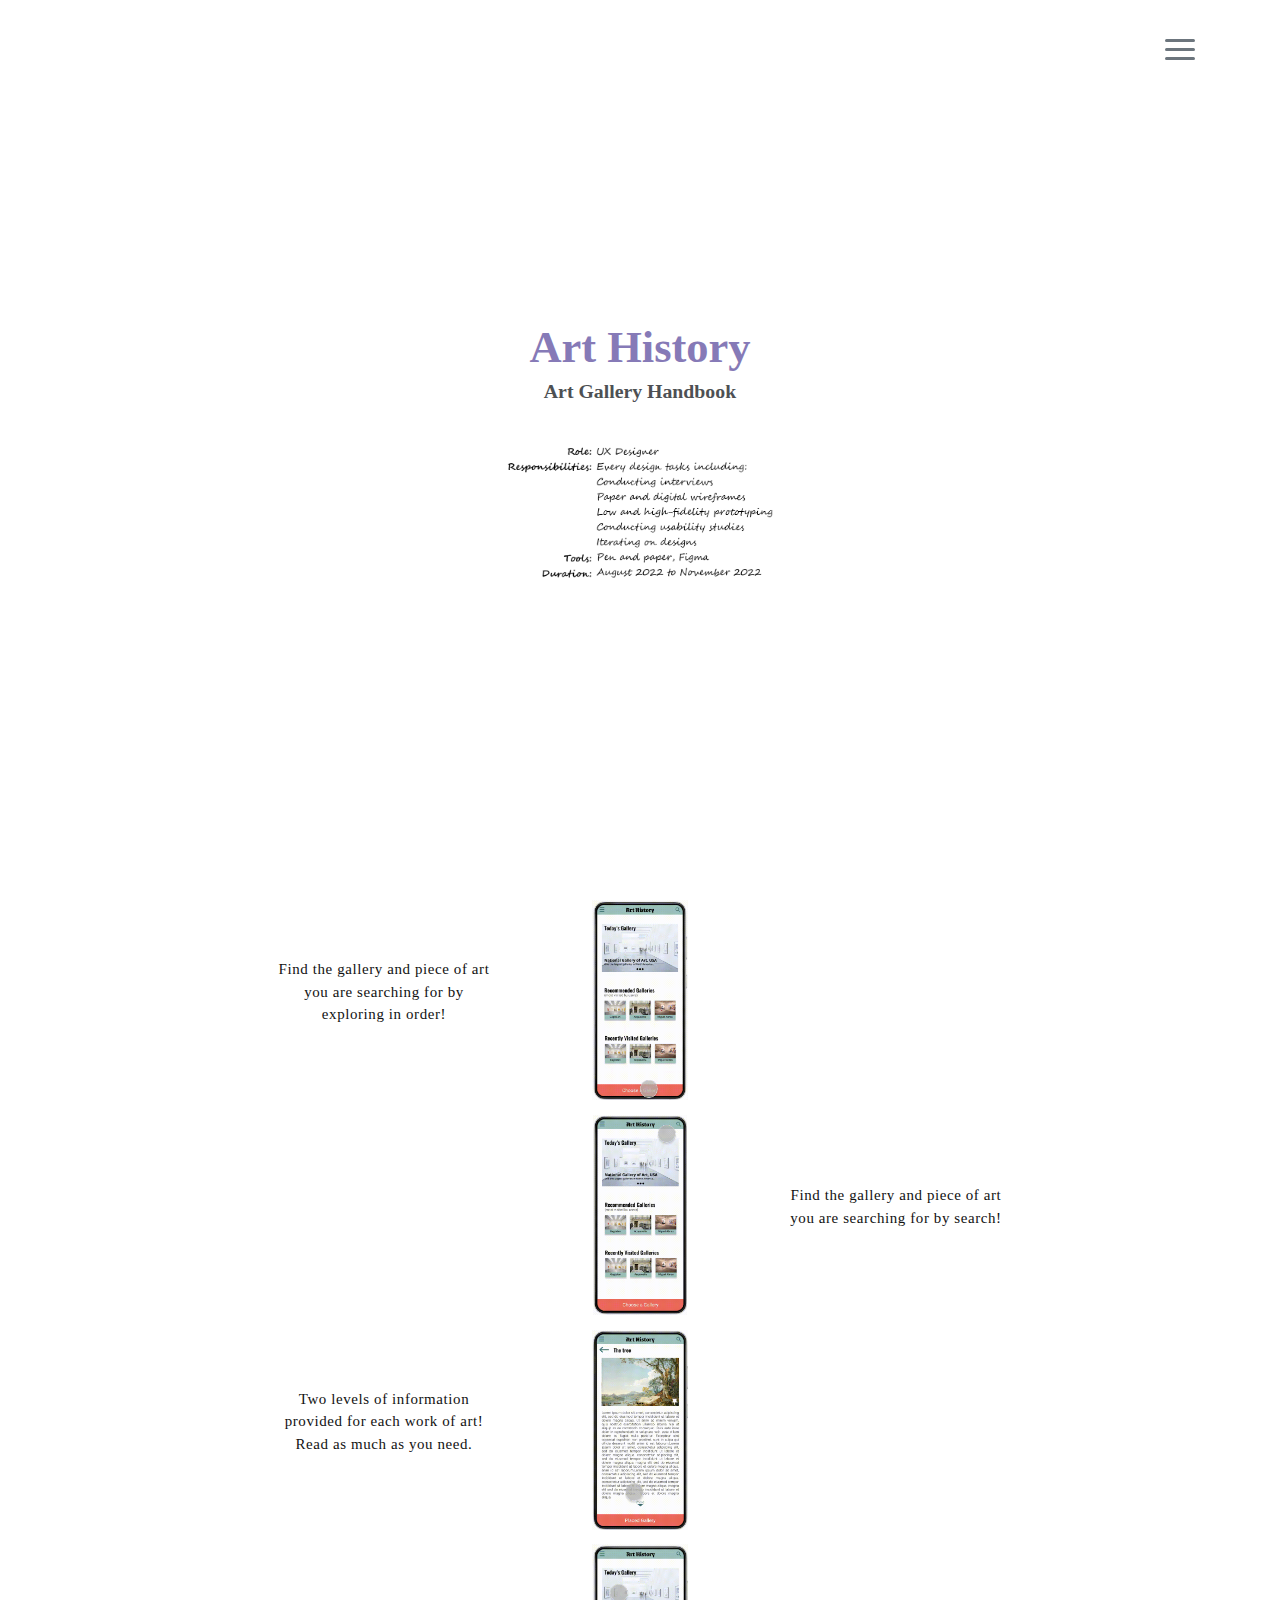
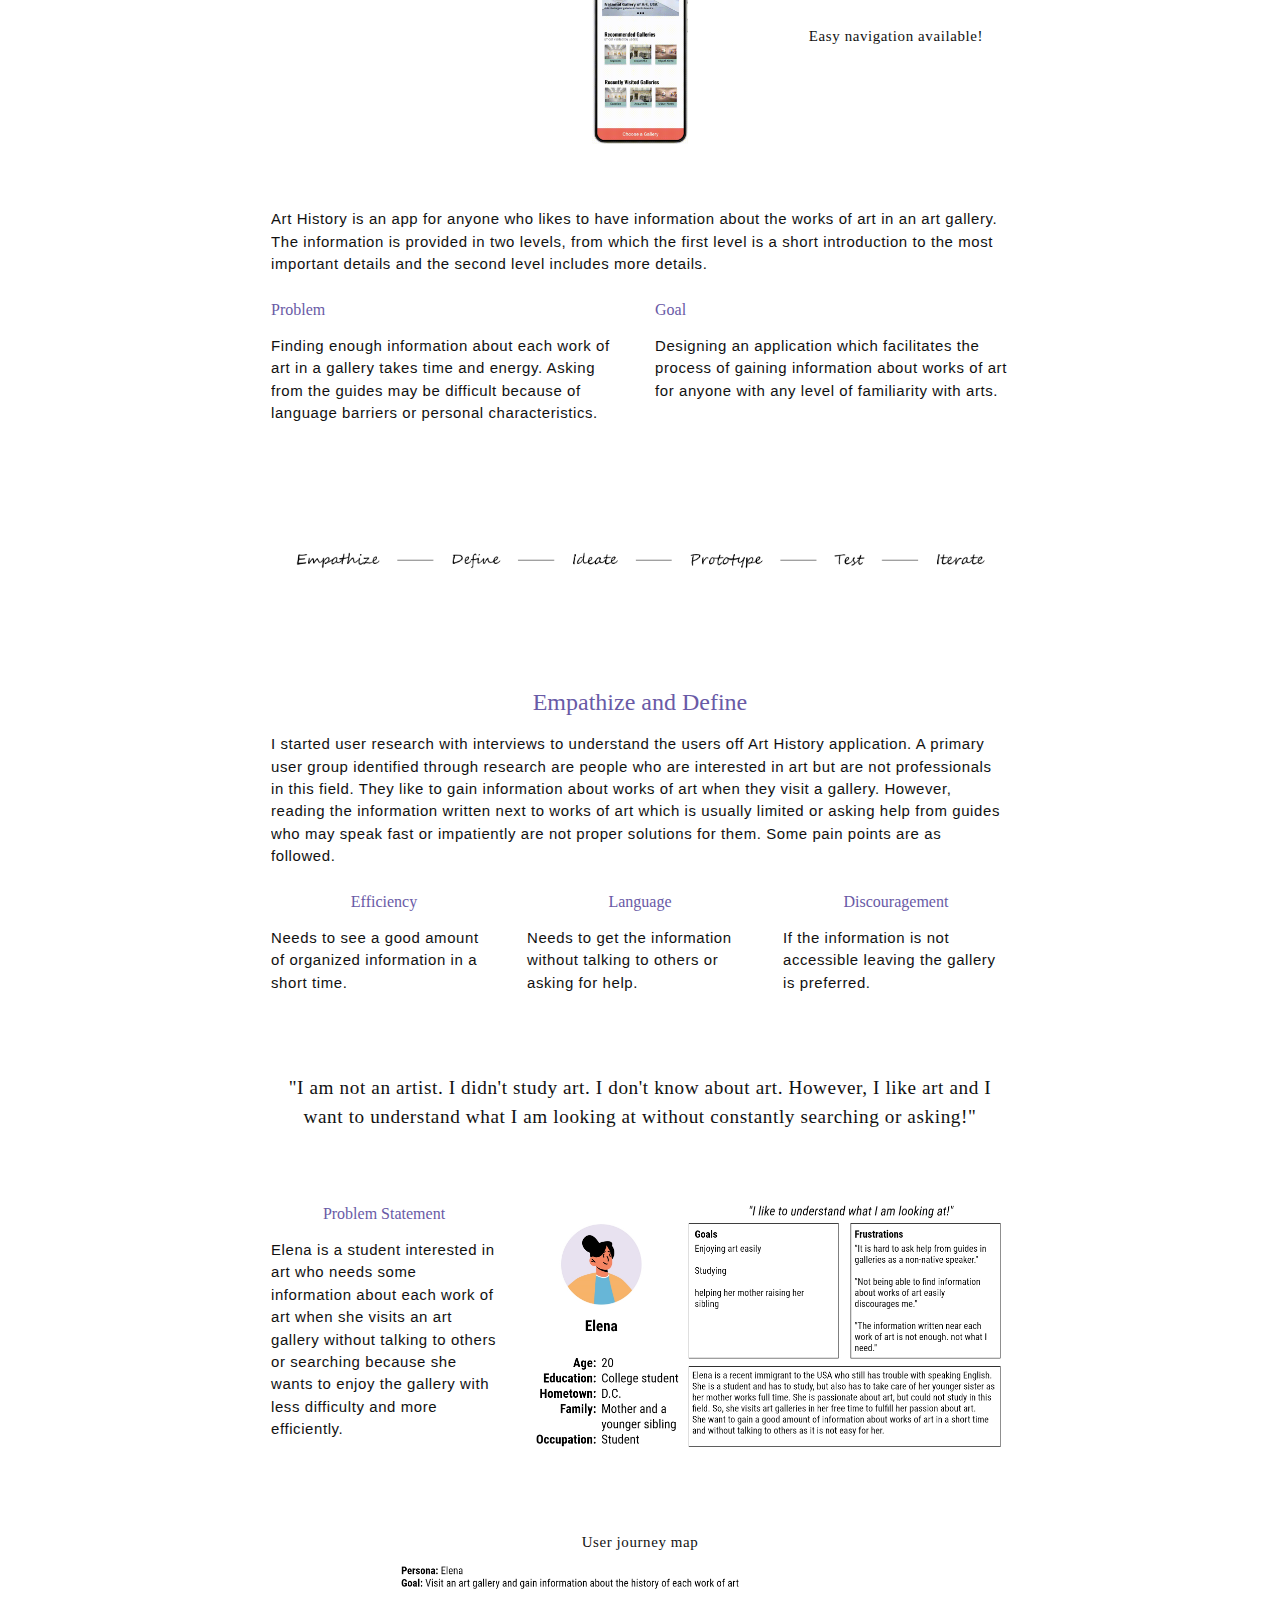
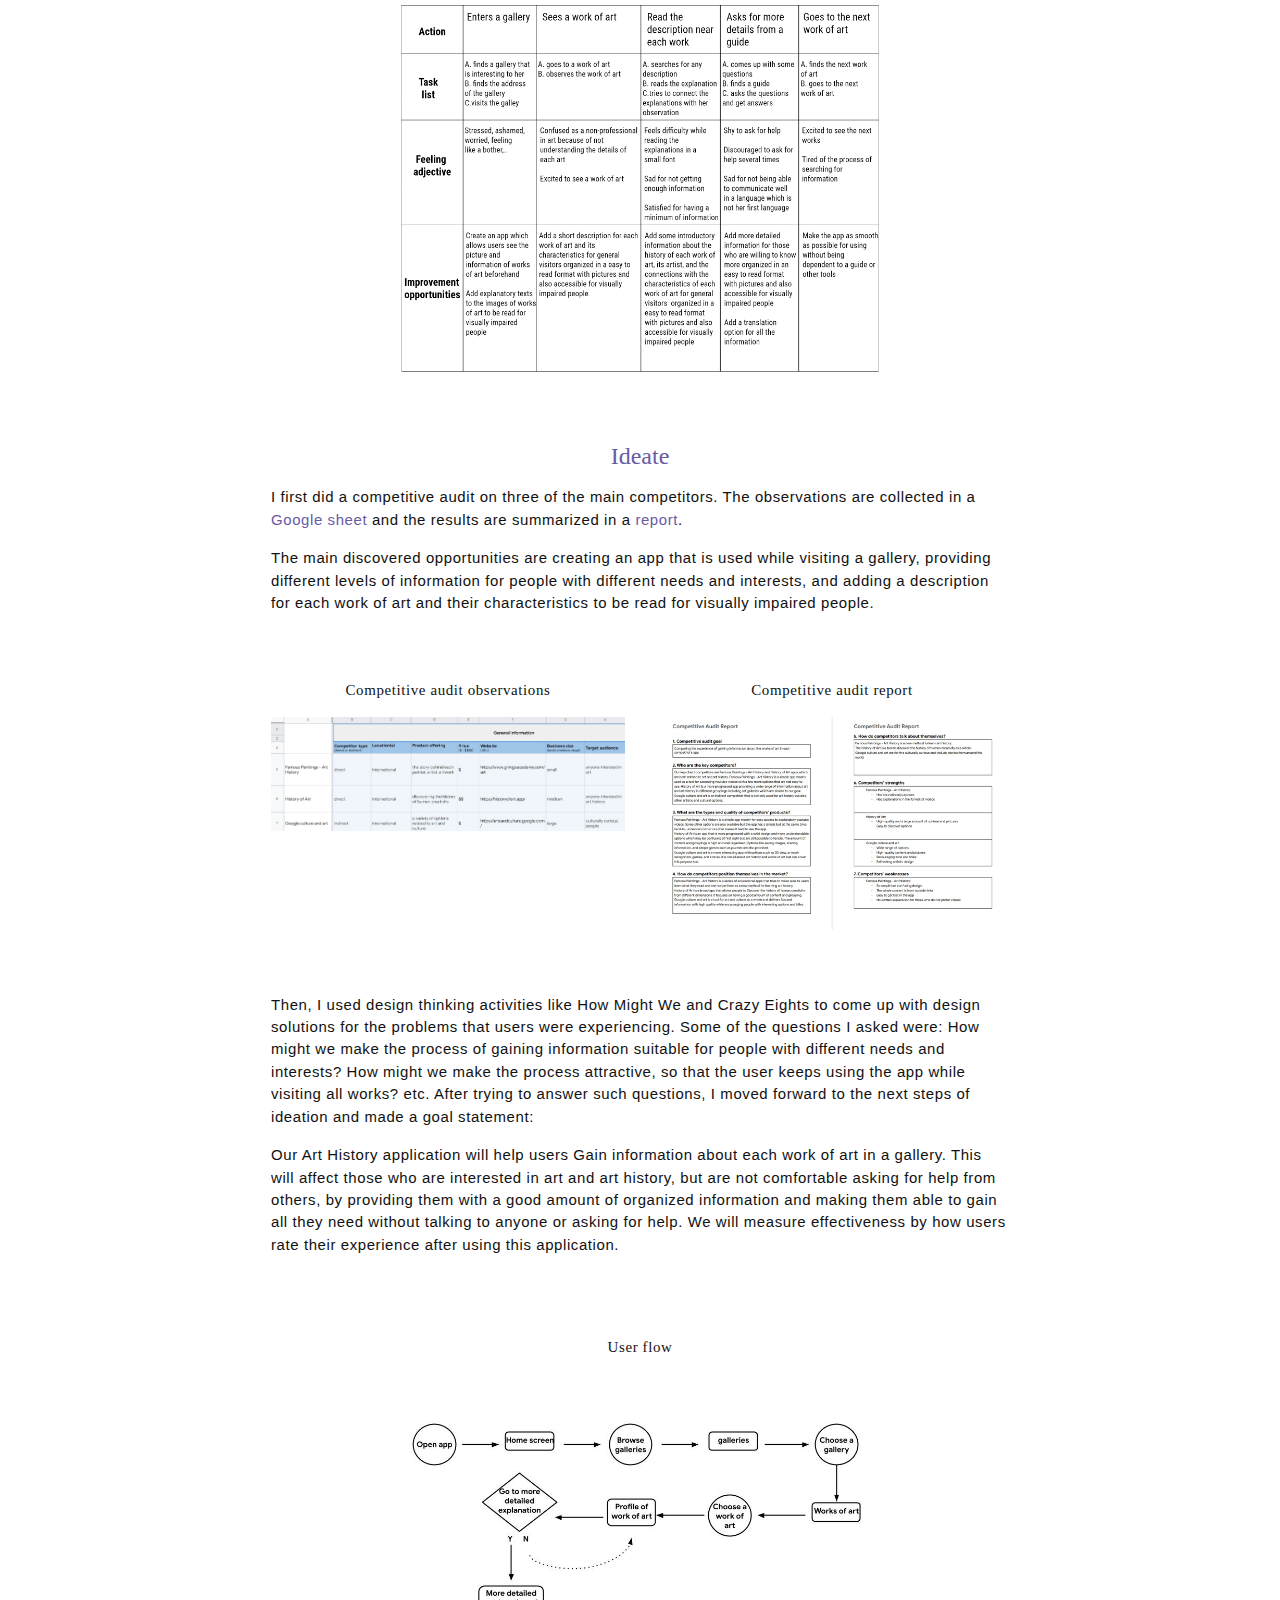
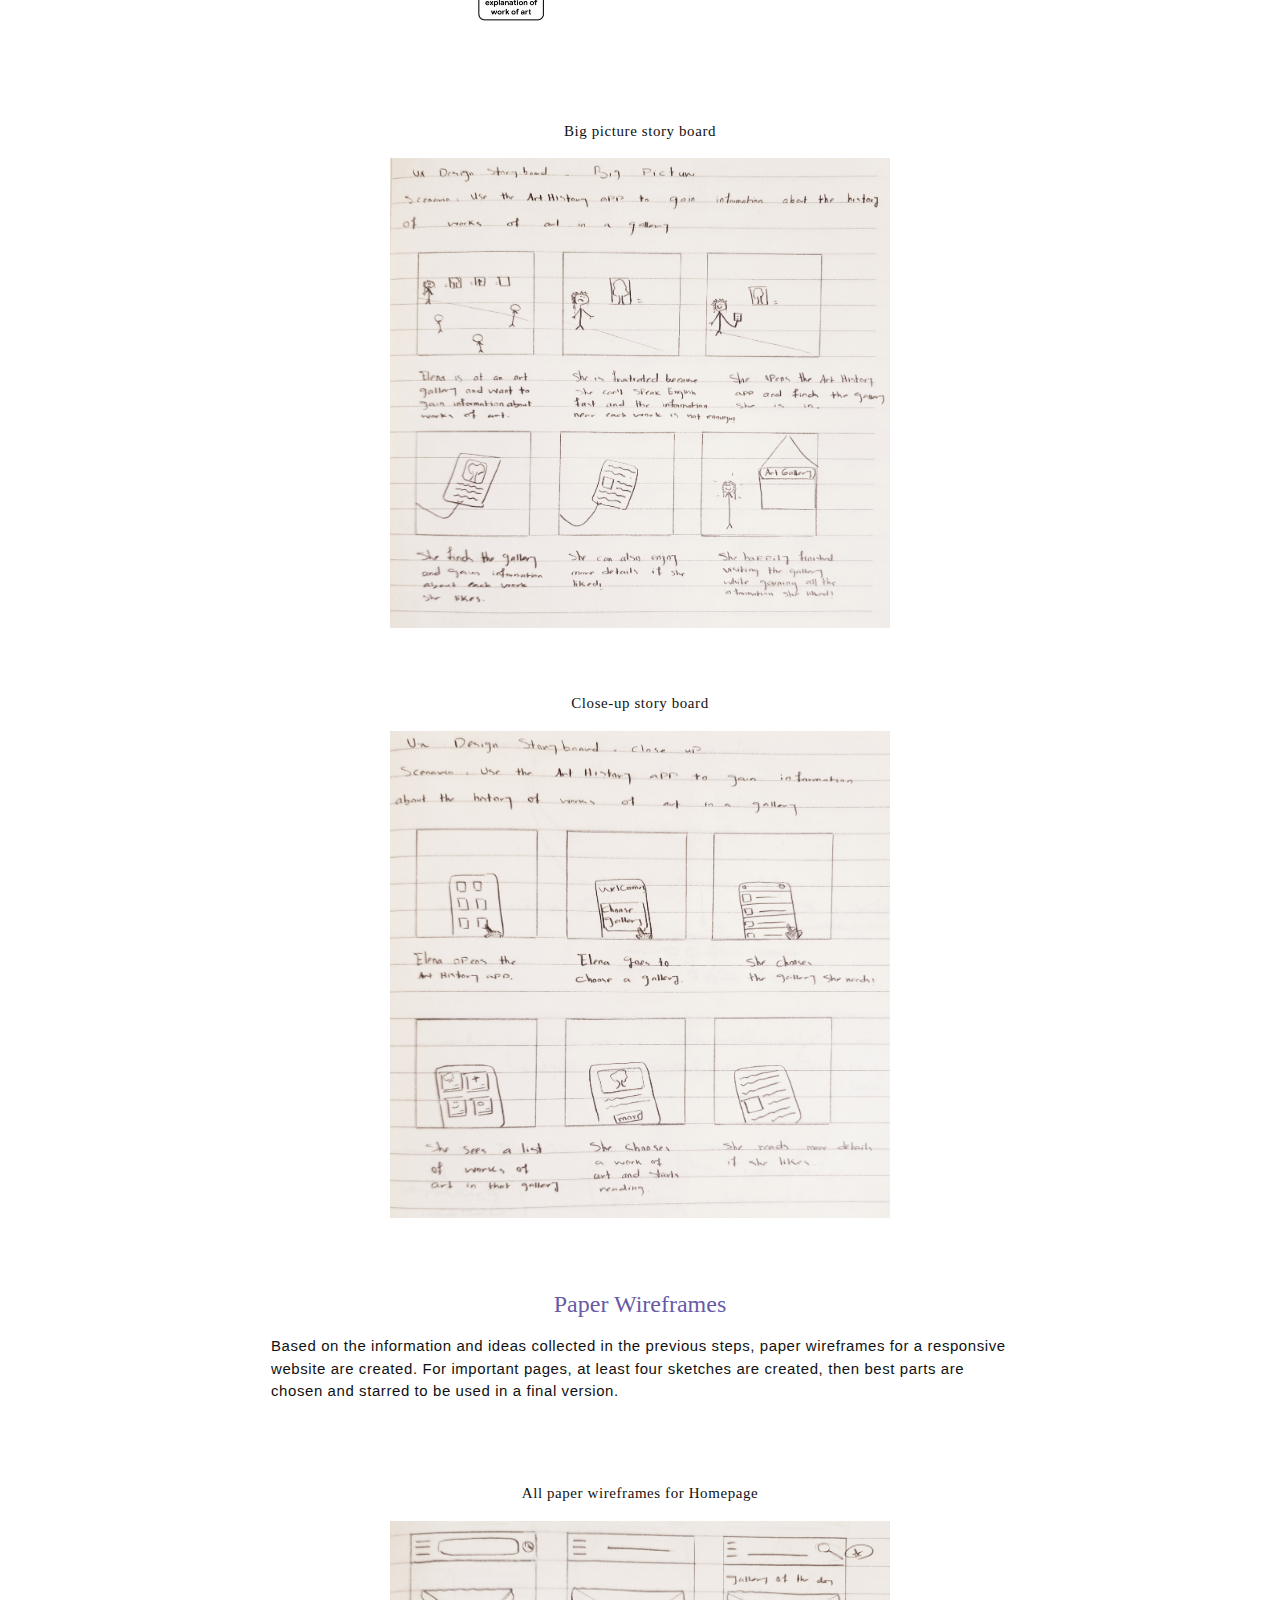
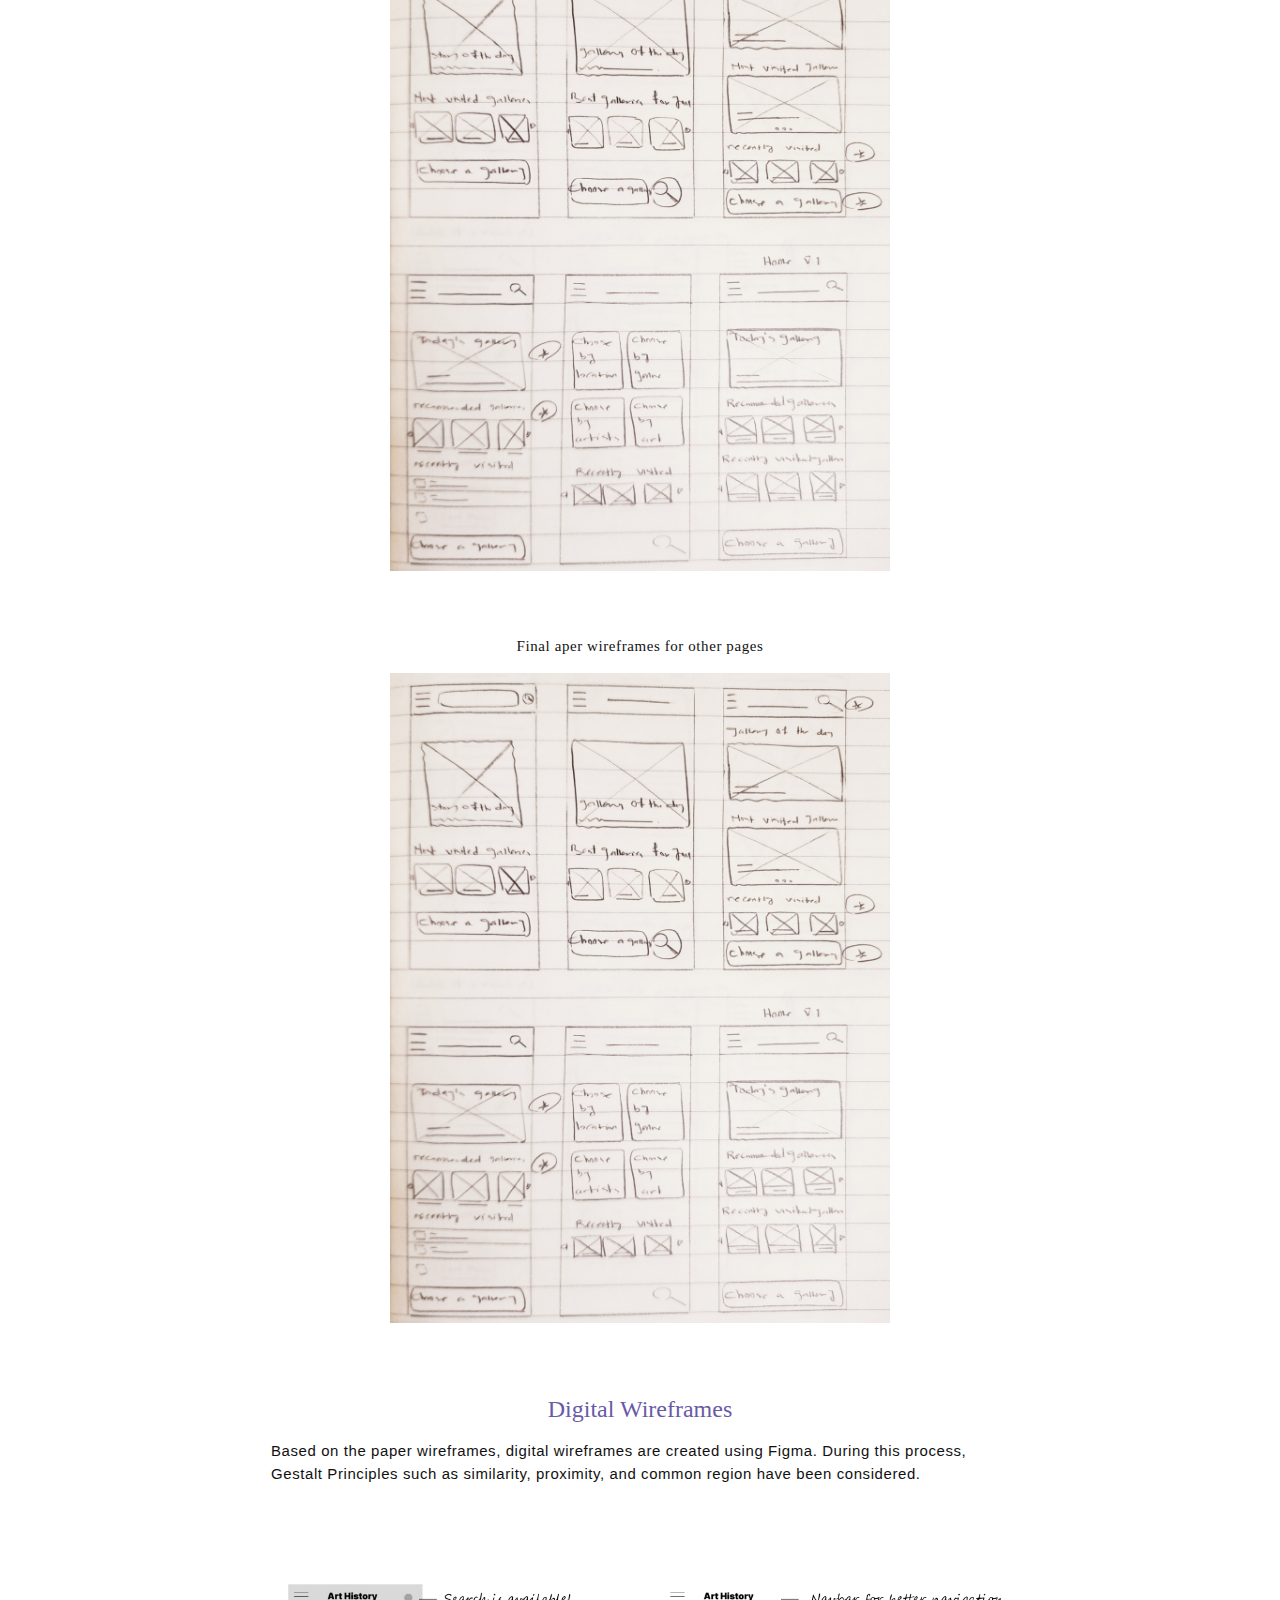
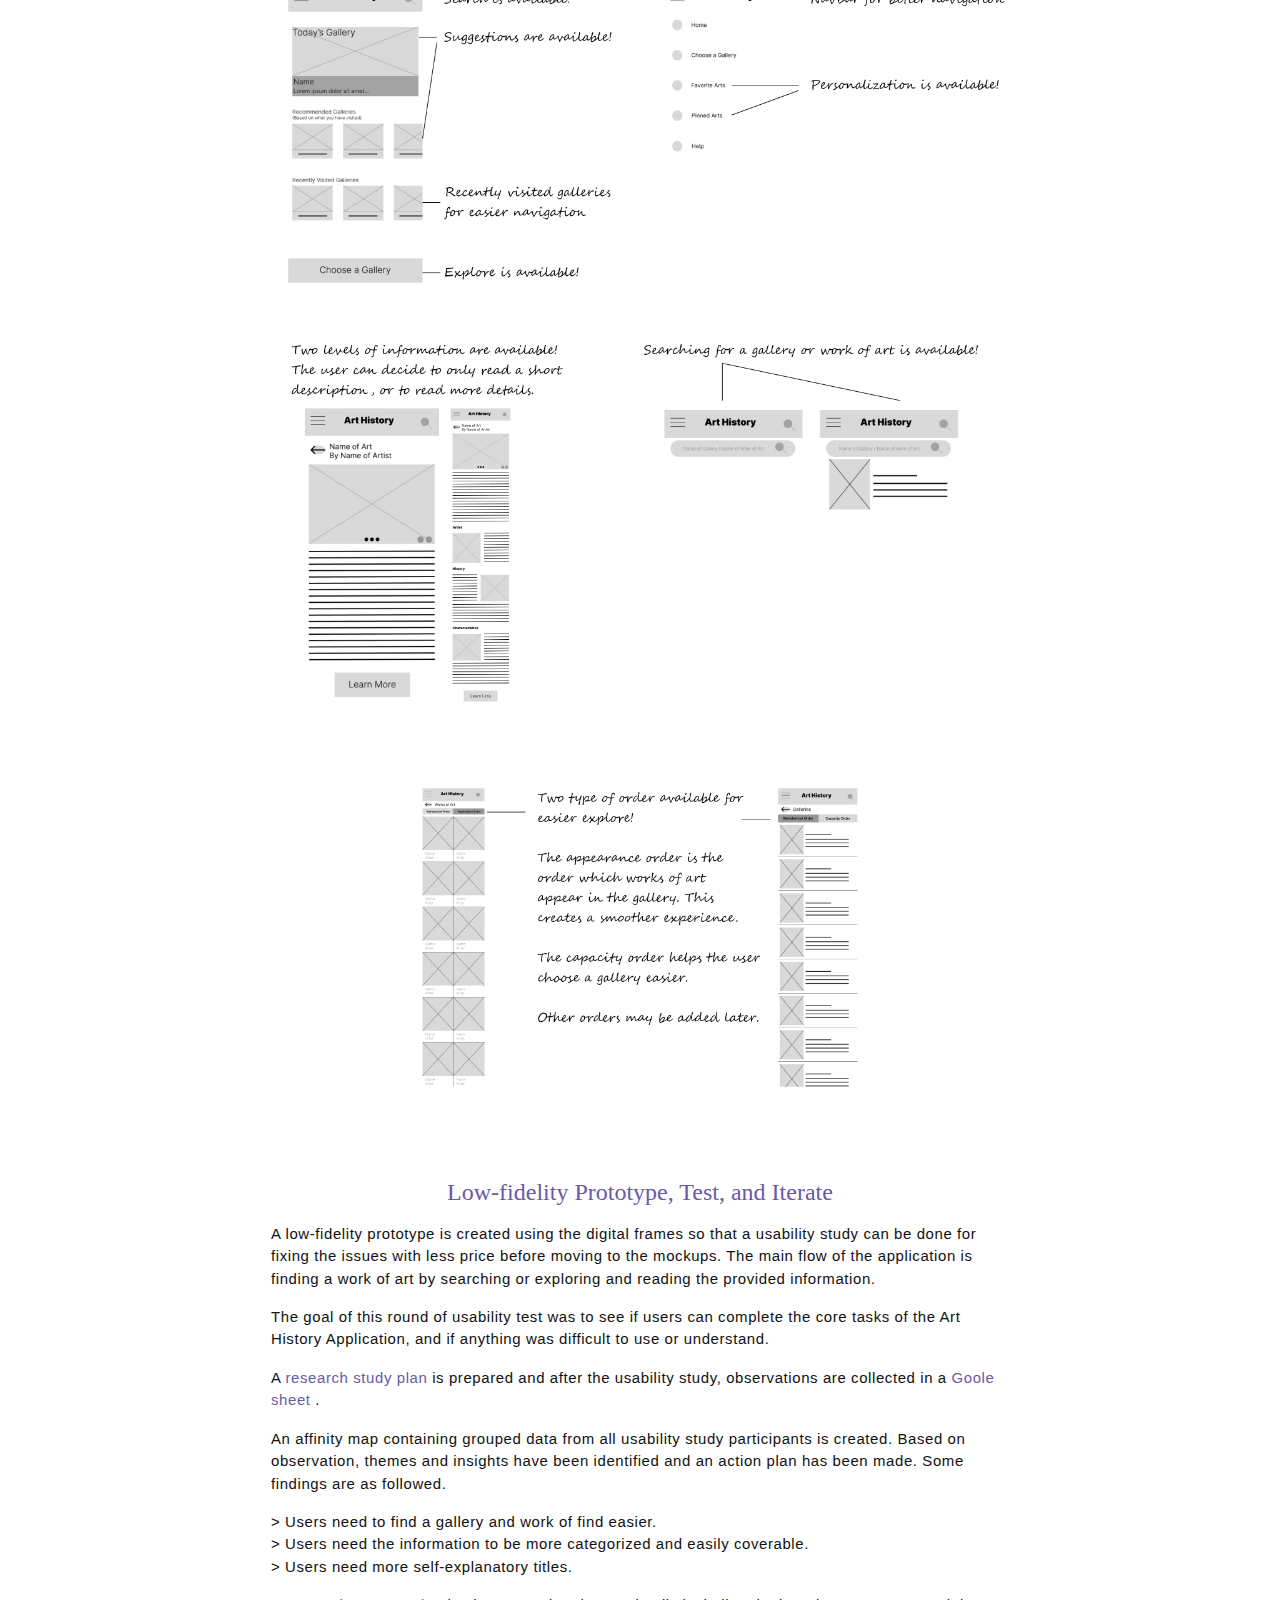
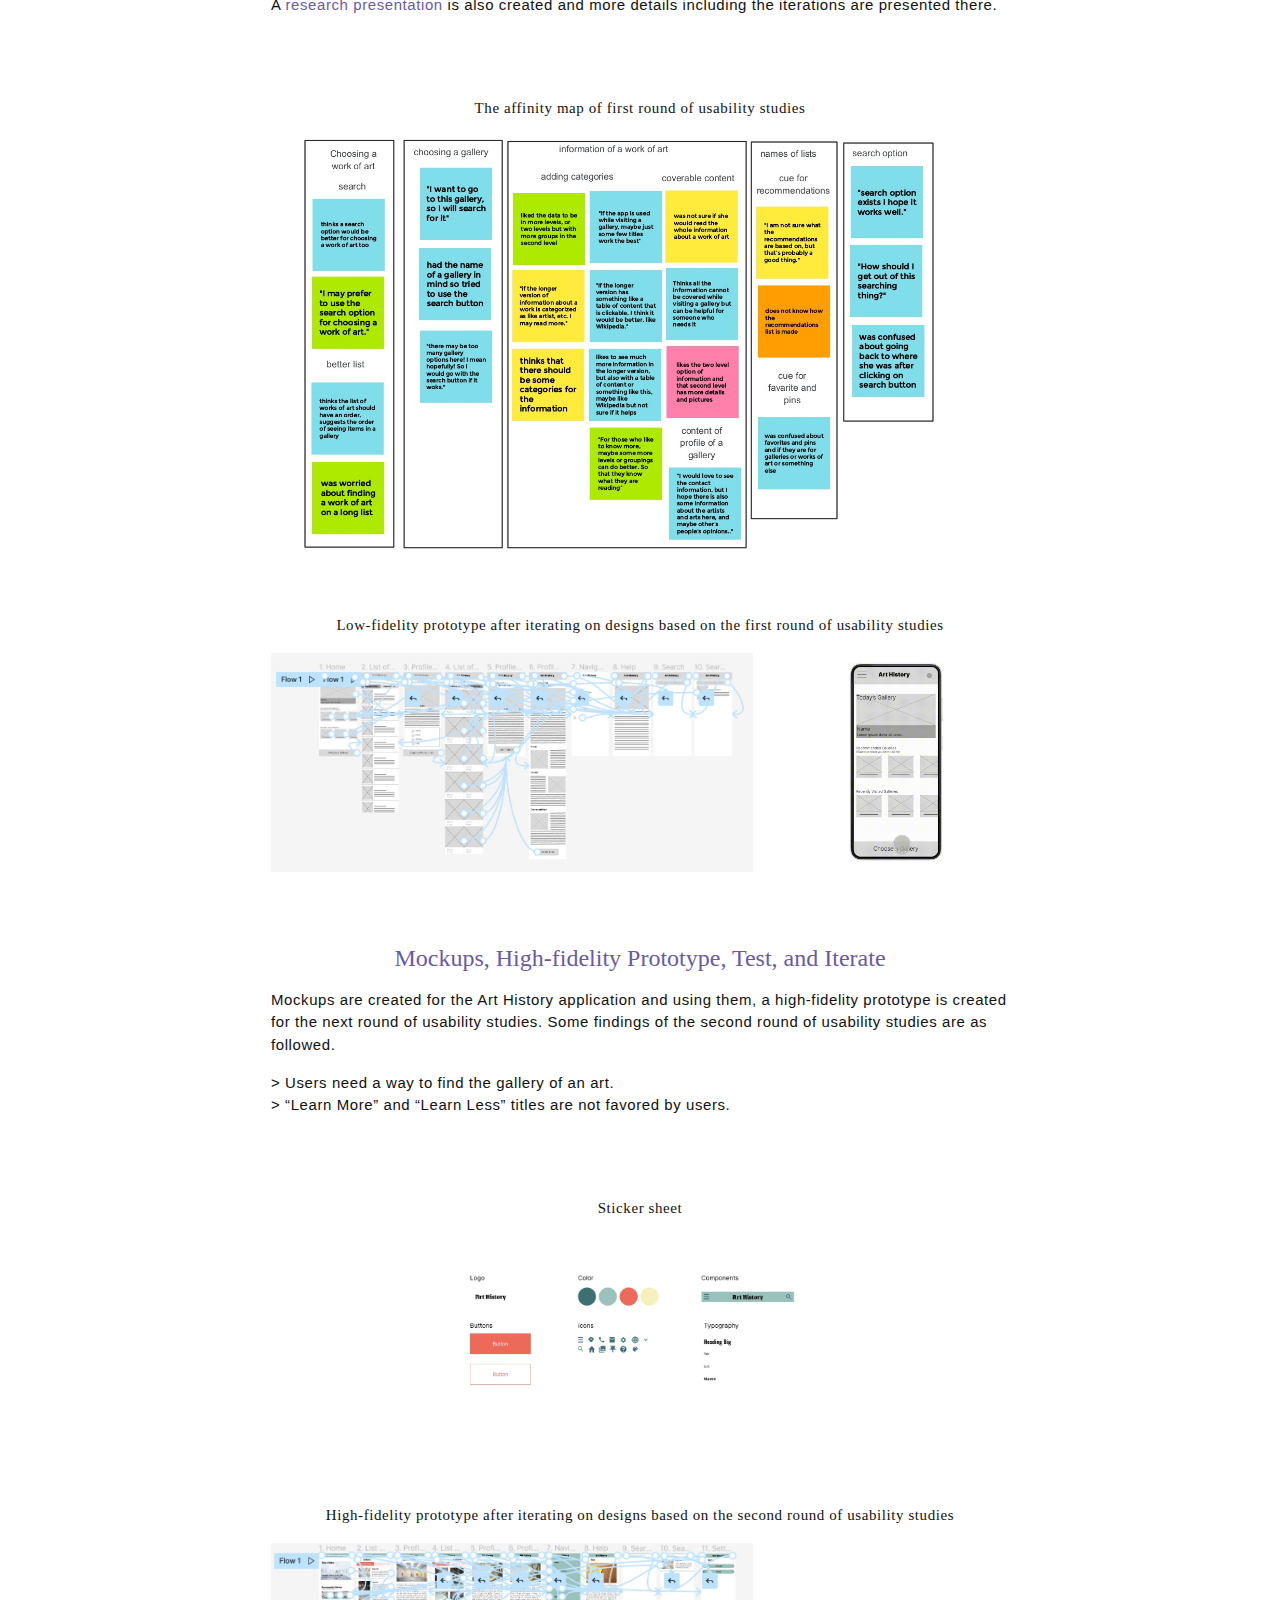
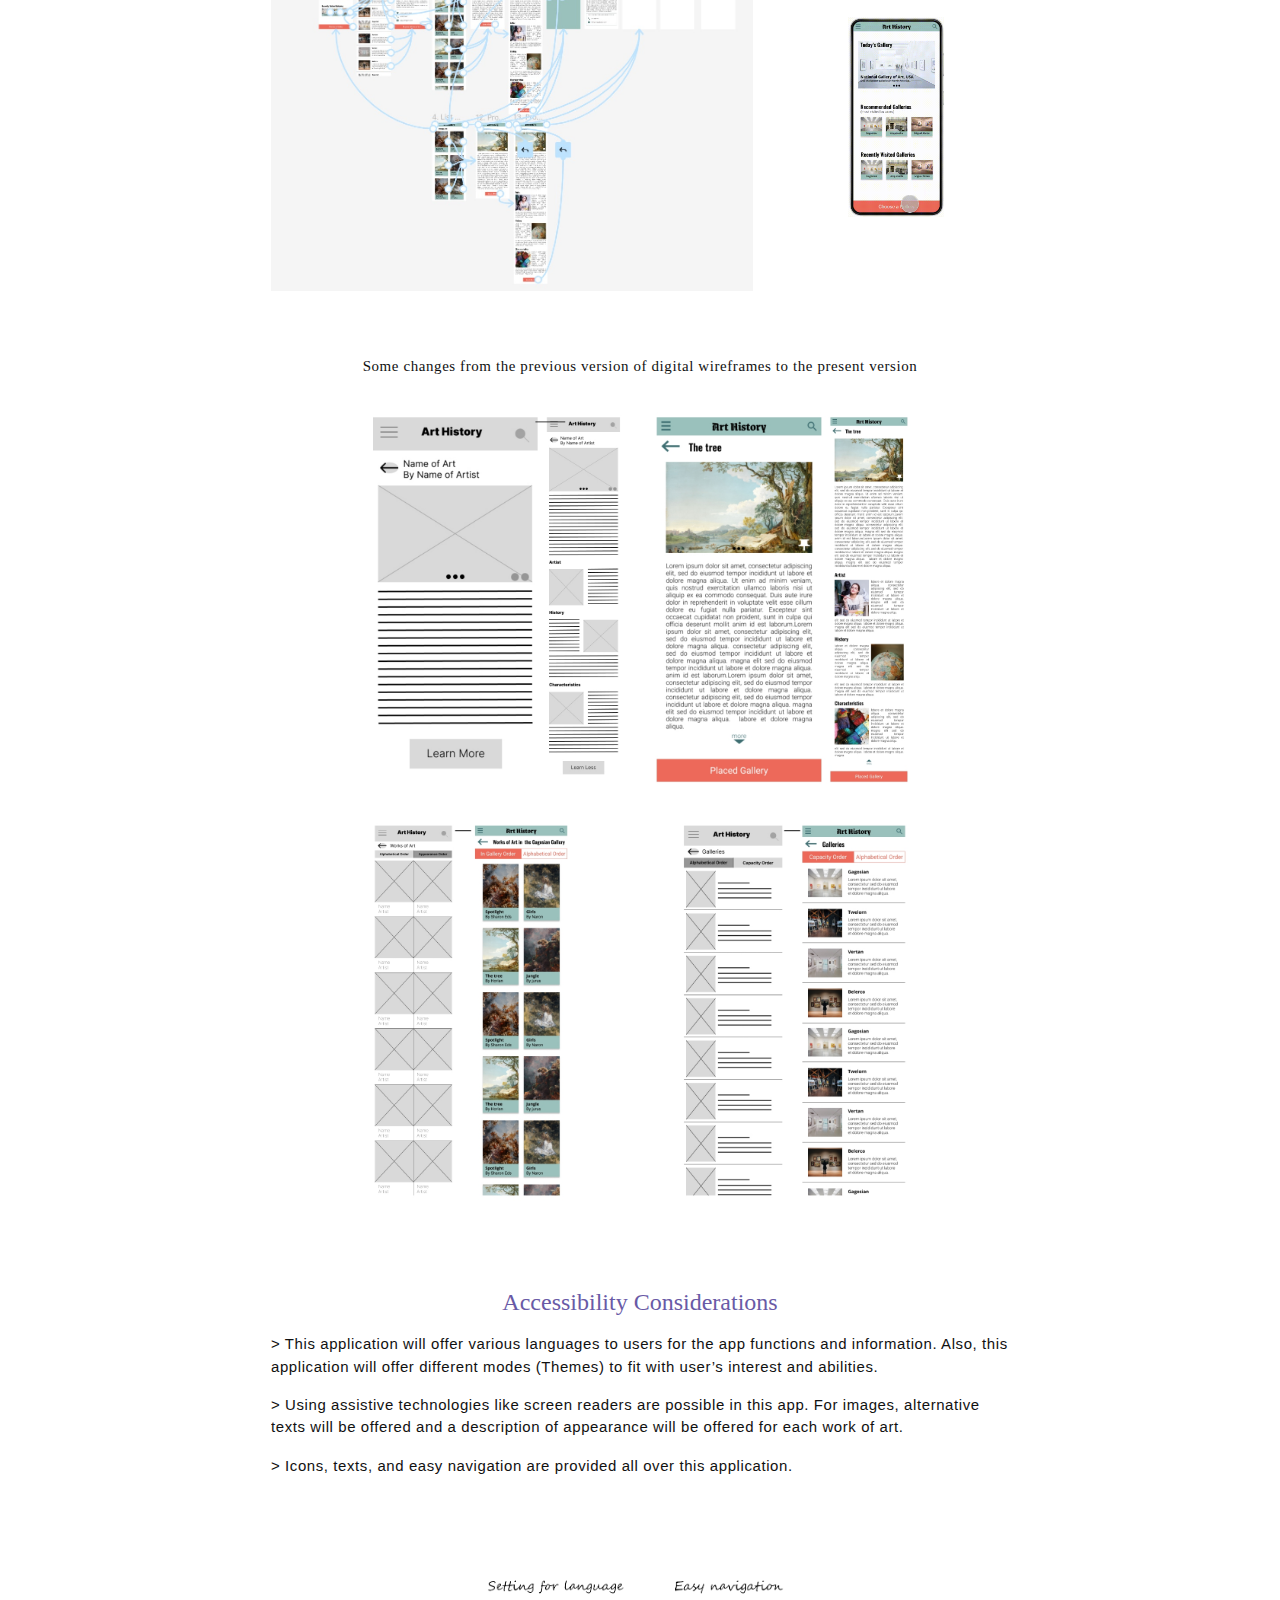
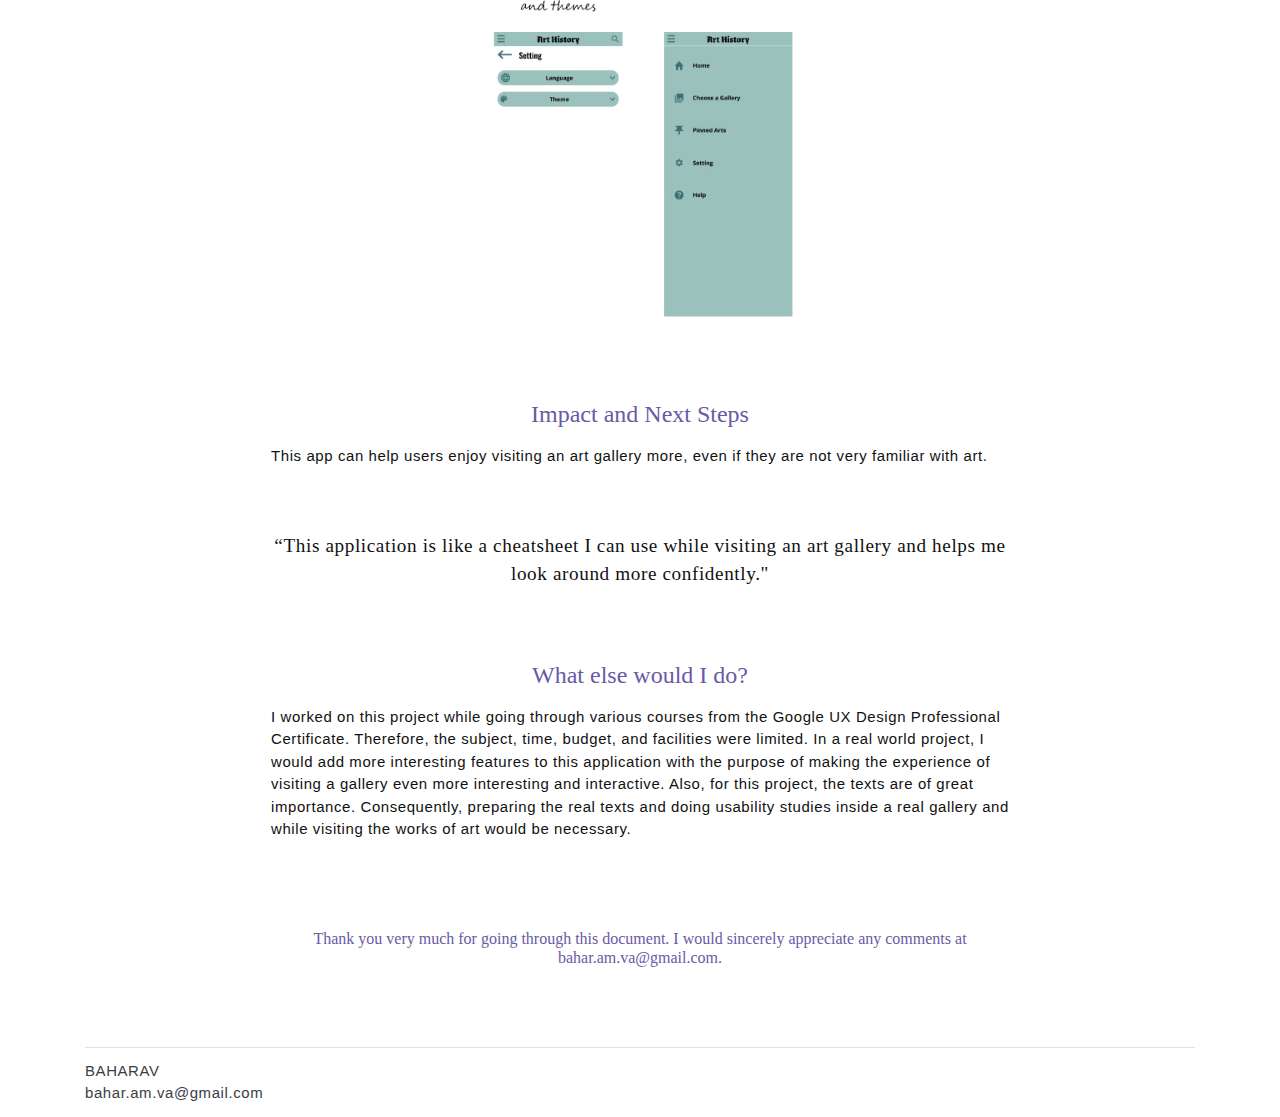
==== commit e0c3c577: "edit" ====
--- a/arthistory.html
+++ b/arthistory.html
@@ -577,7 +577,7 @@
 <section class="section pt-0" id="impactandnextsteps">
     <!-- container -->
     <div class="container text-center">
-        <div class="blog-card">
+<!--        <div class="blog-card">-->
             <div class="blog-card-body text-center">
                 <h4>
                     Impact and Next Steps
@@ -588,7 +588,7 @@
                 </p>
             </div>
         </div><!-- end of blog wrapper -->
-    </div><!-- end of container -->
+<!--    </div>&lt;!&ndash; end of container &ndash;&gt;-->
 </section>
 
 <section class="section pt-0">
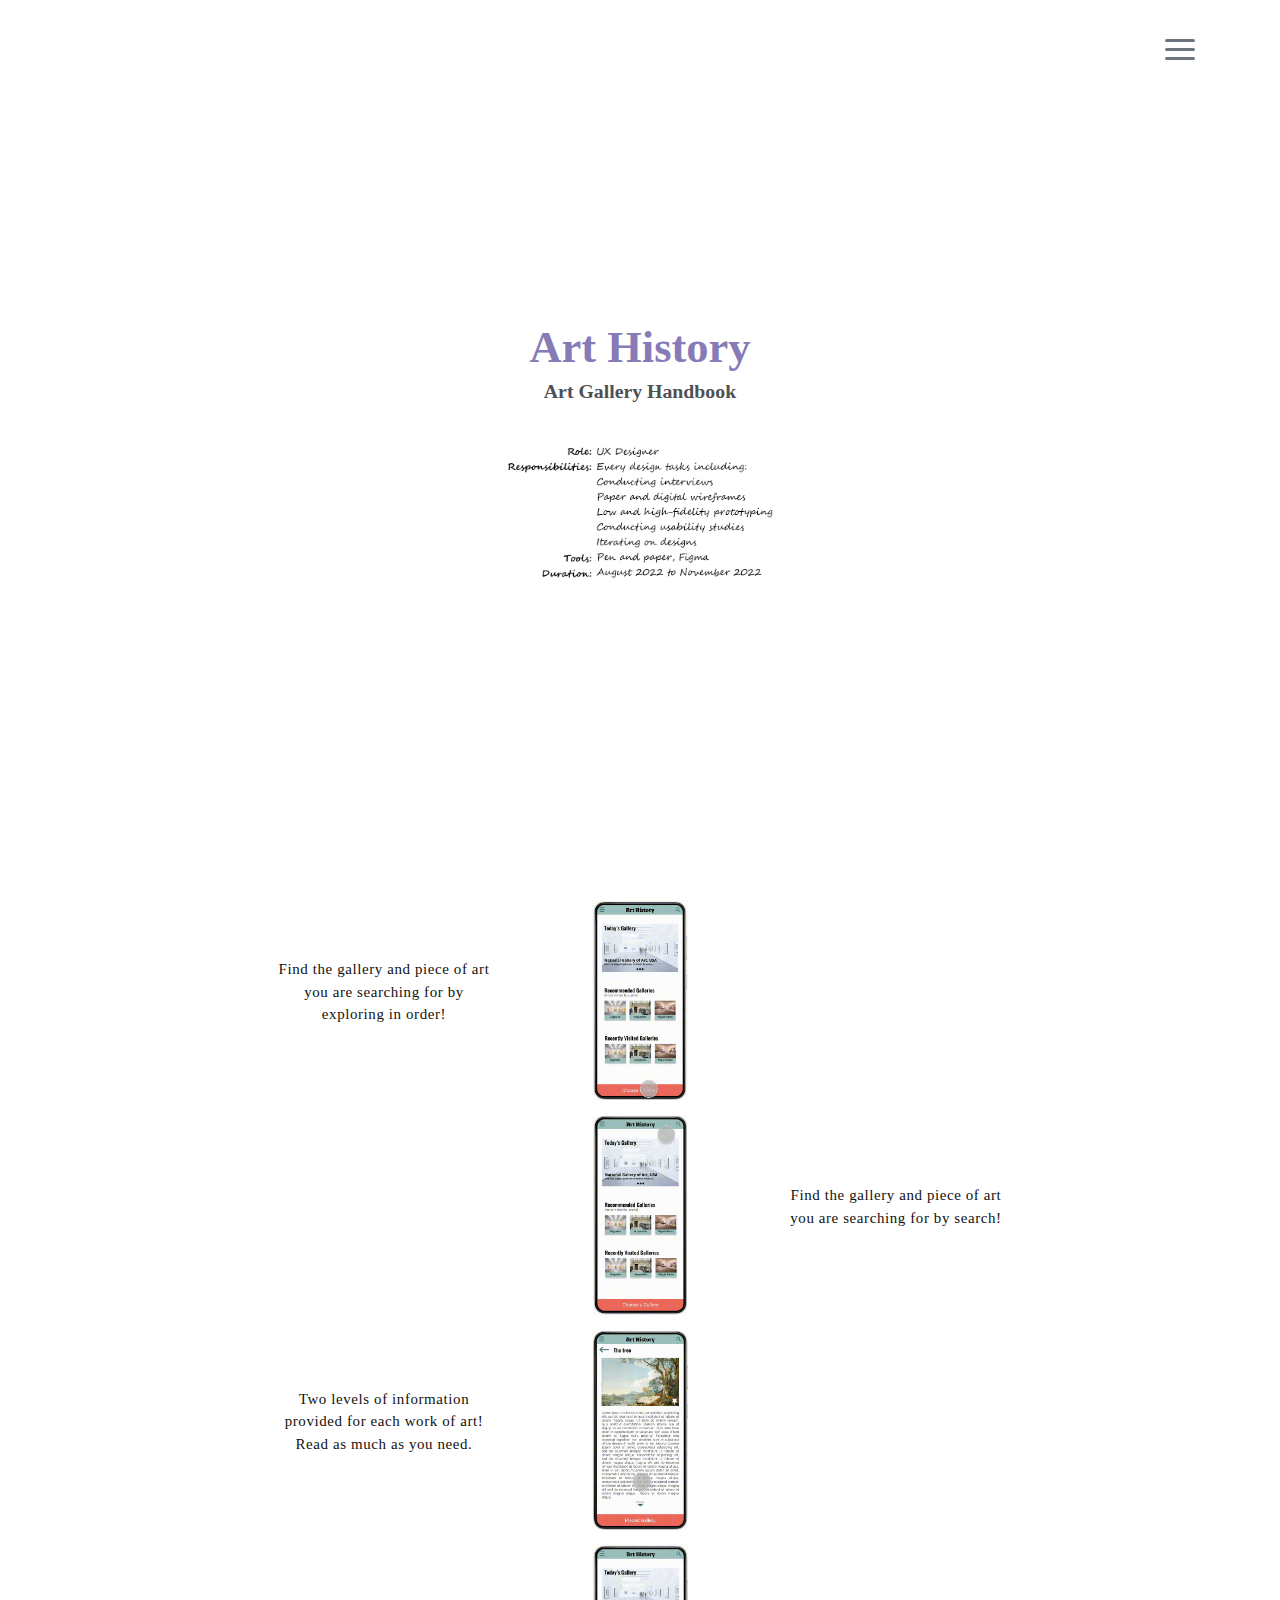
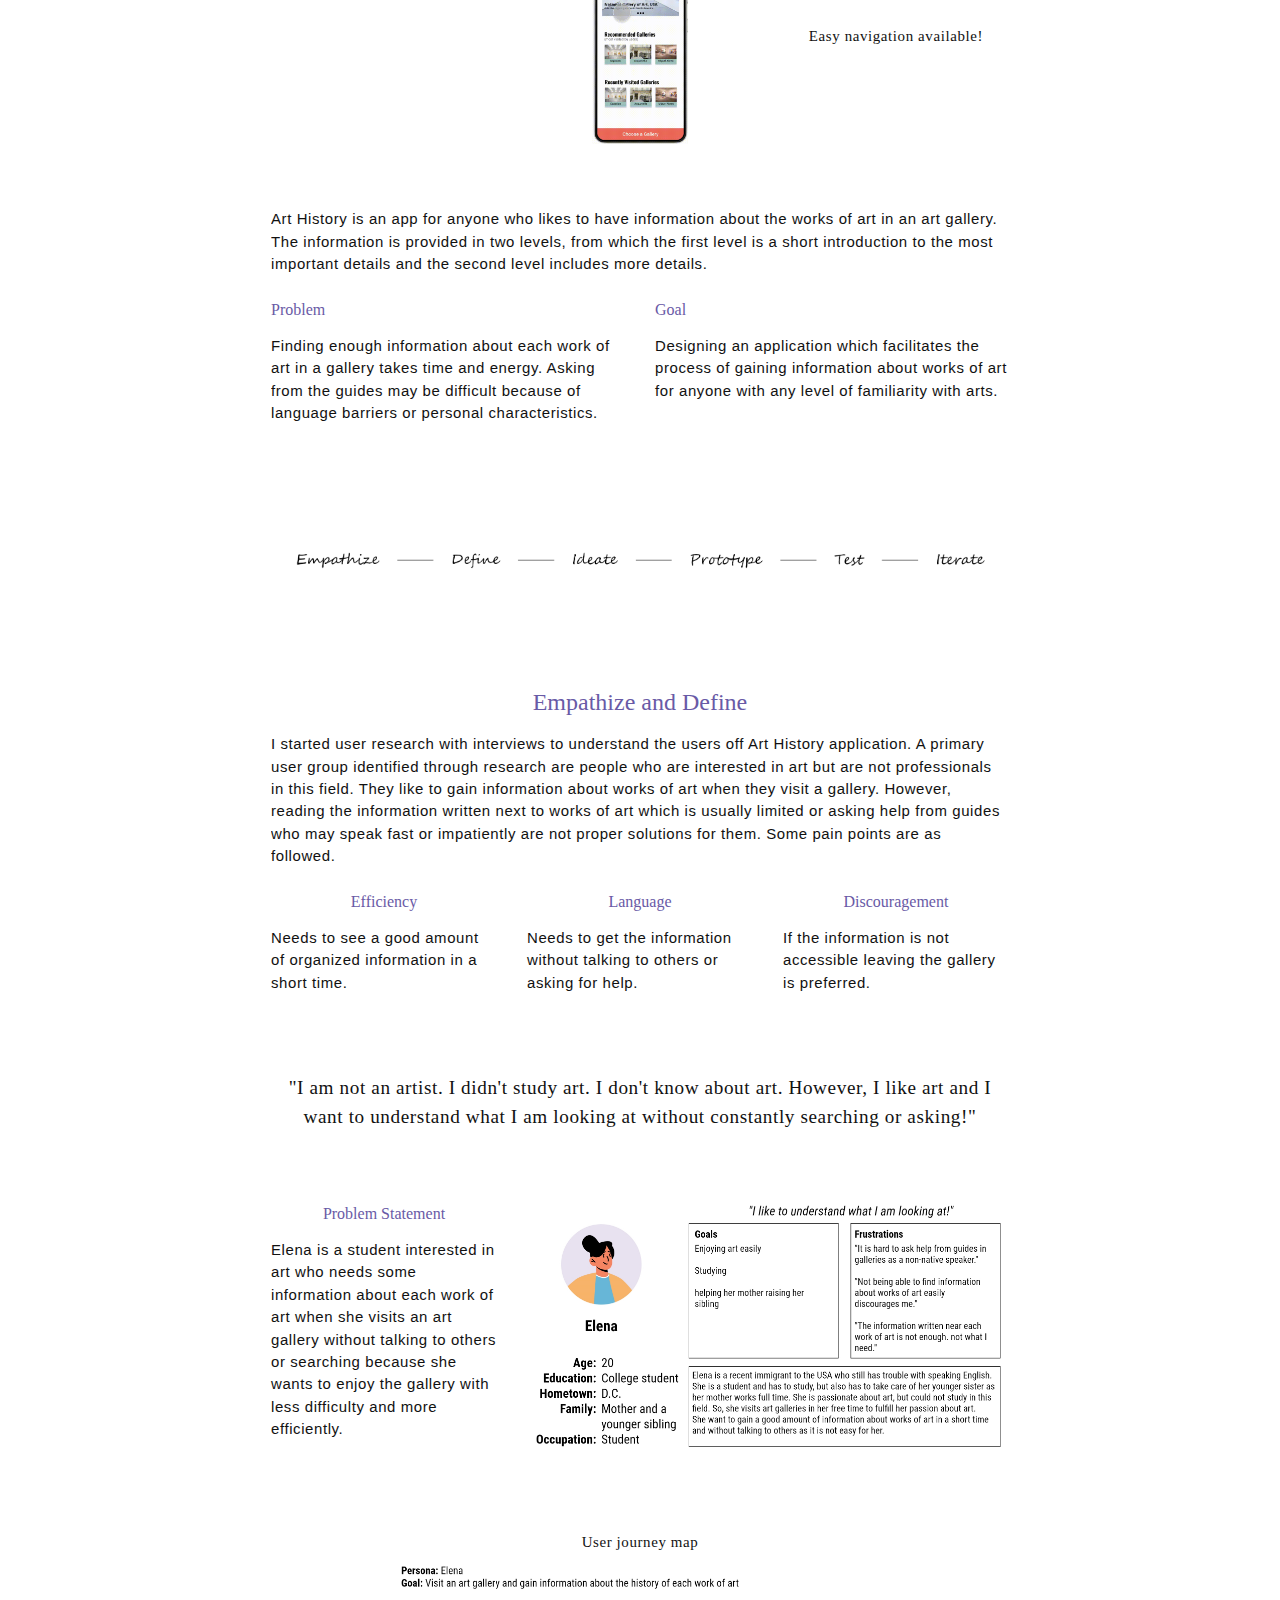
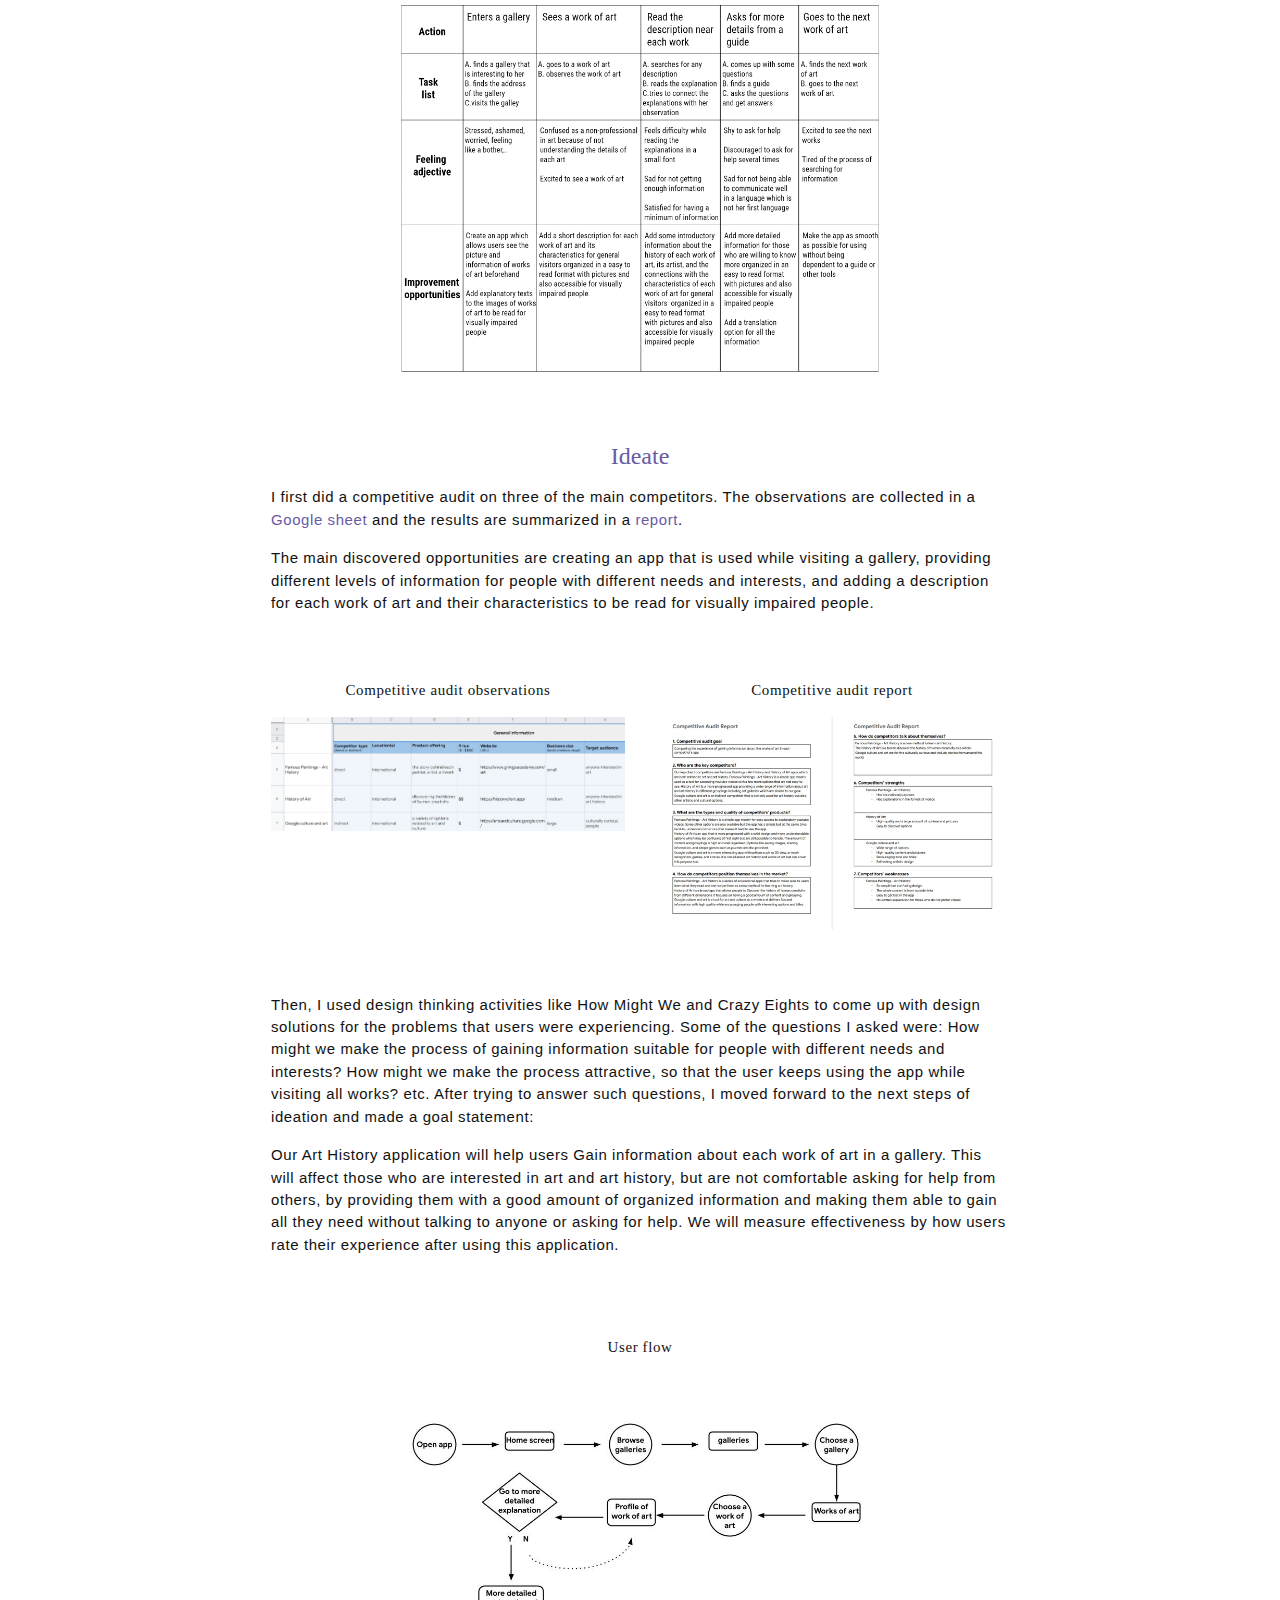
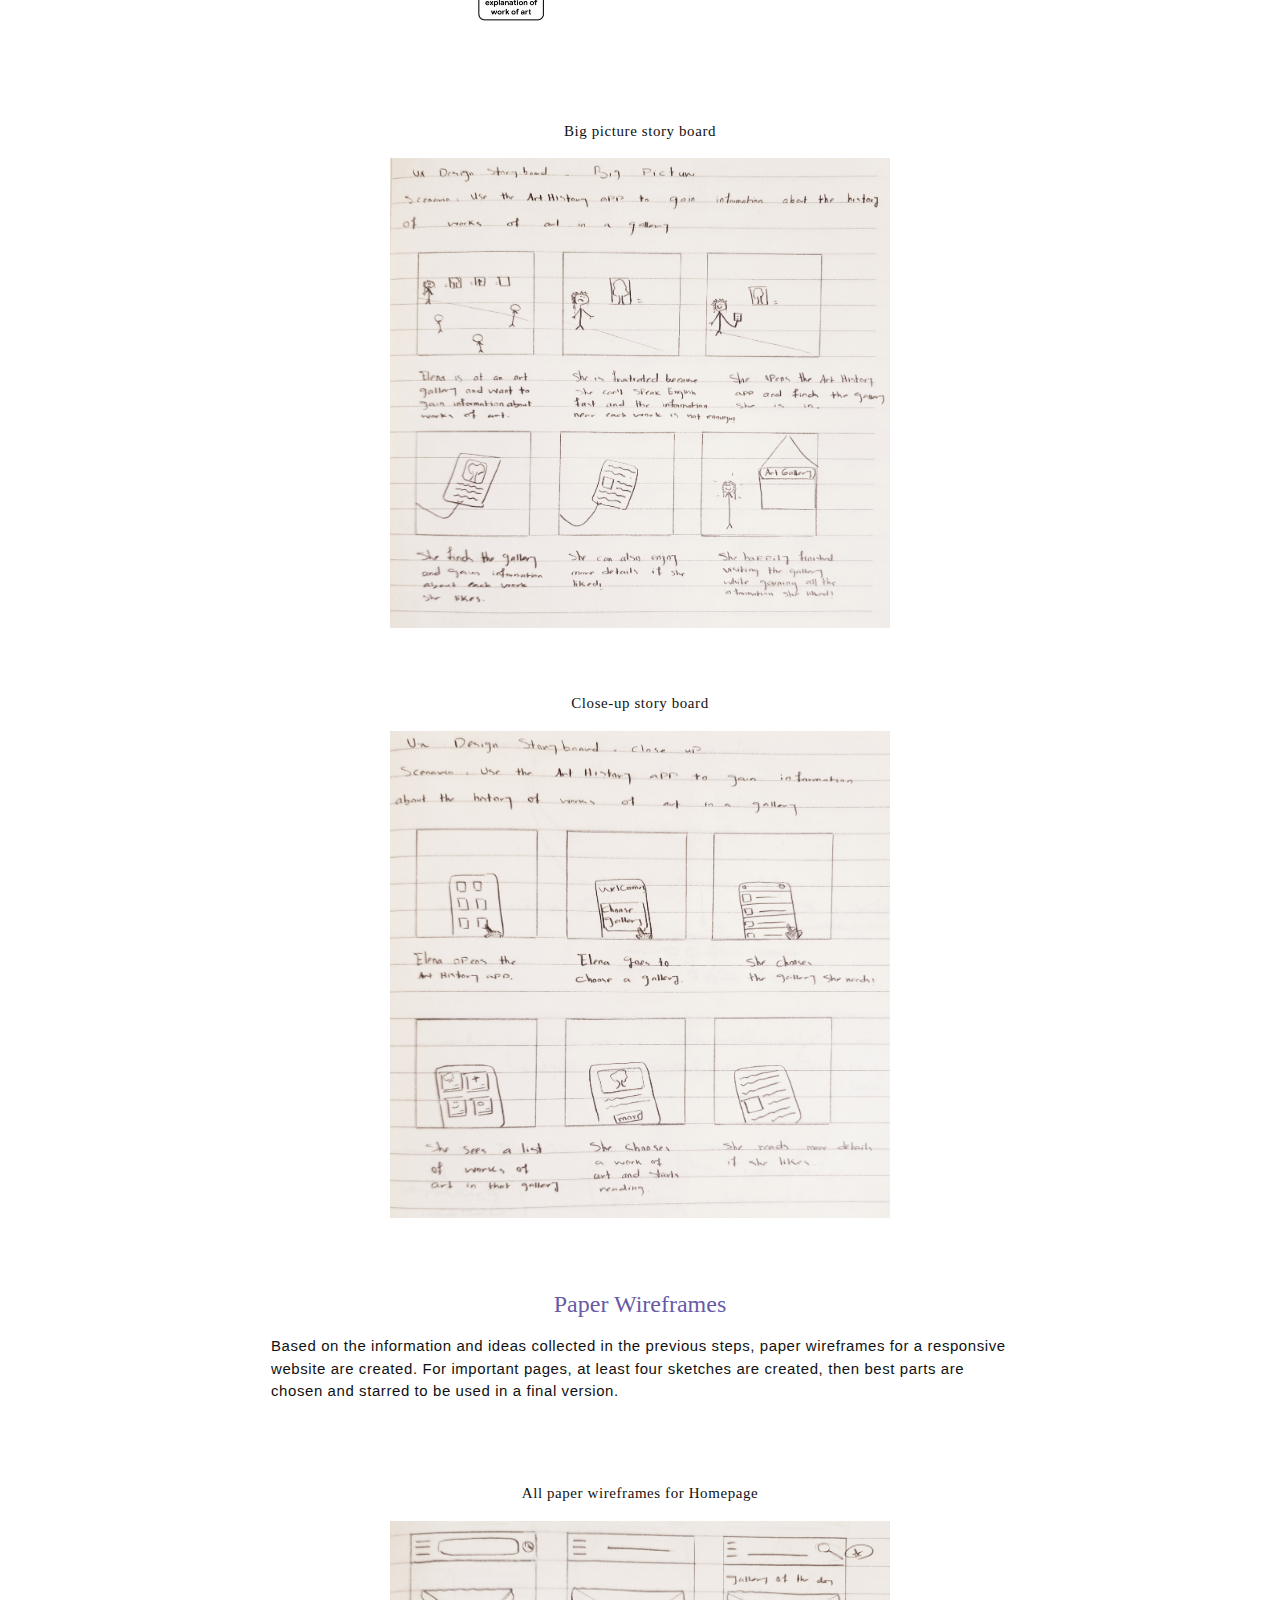
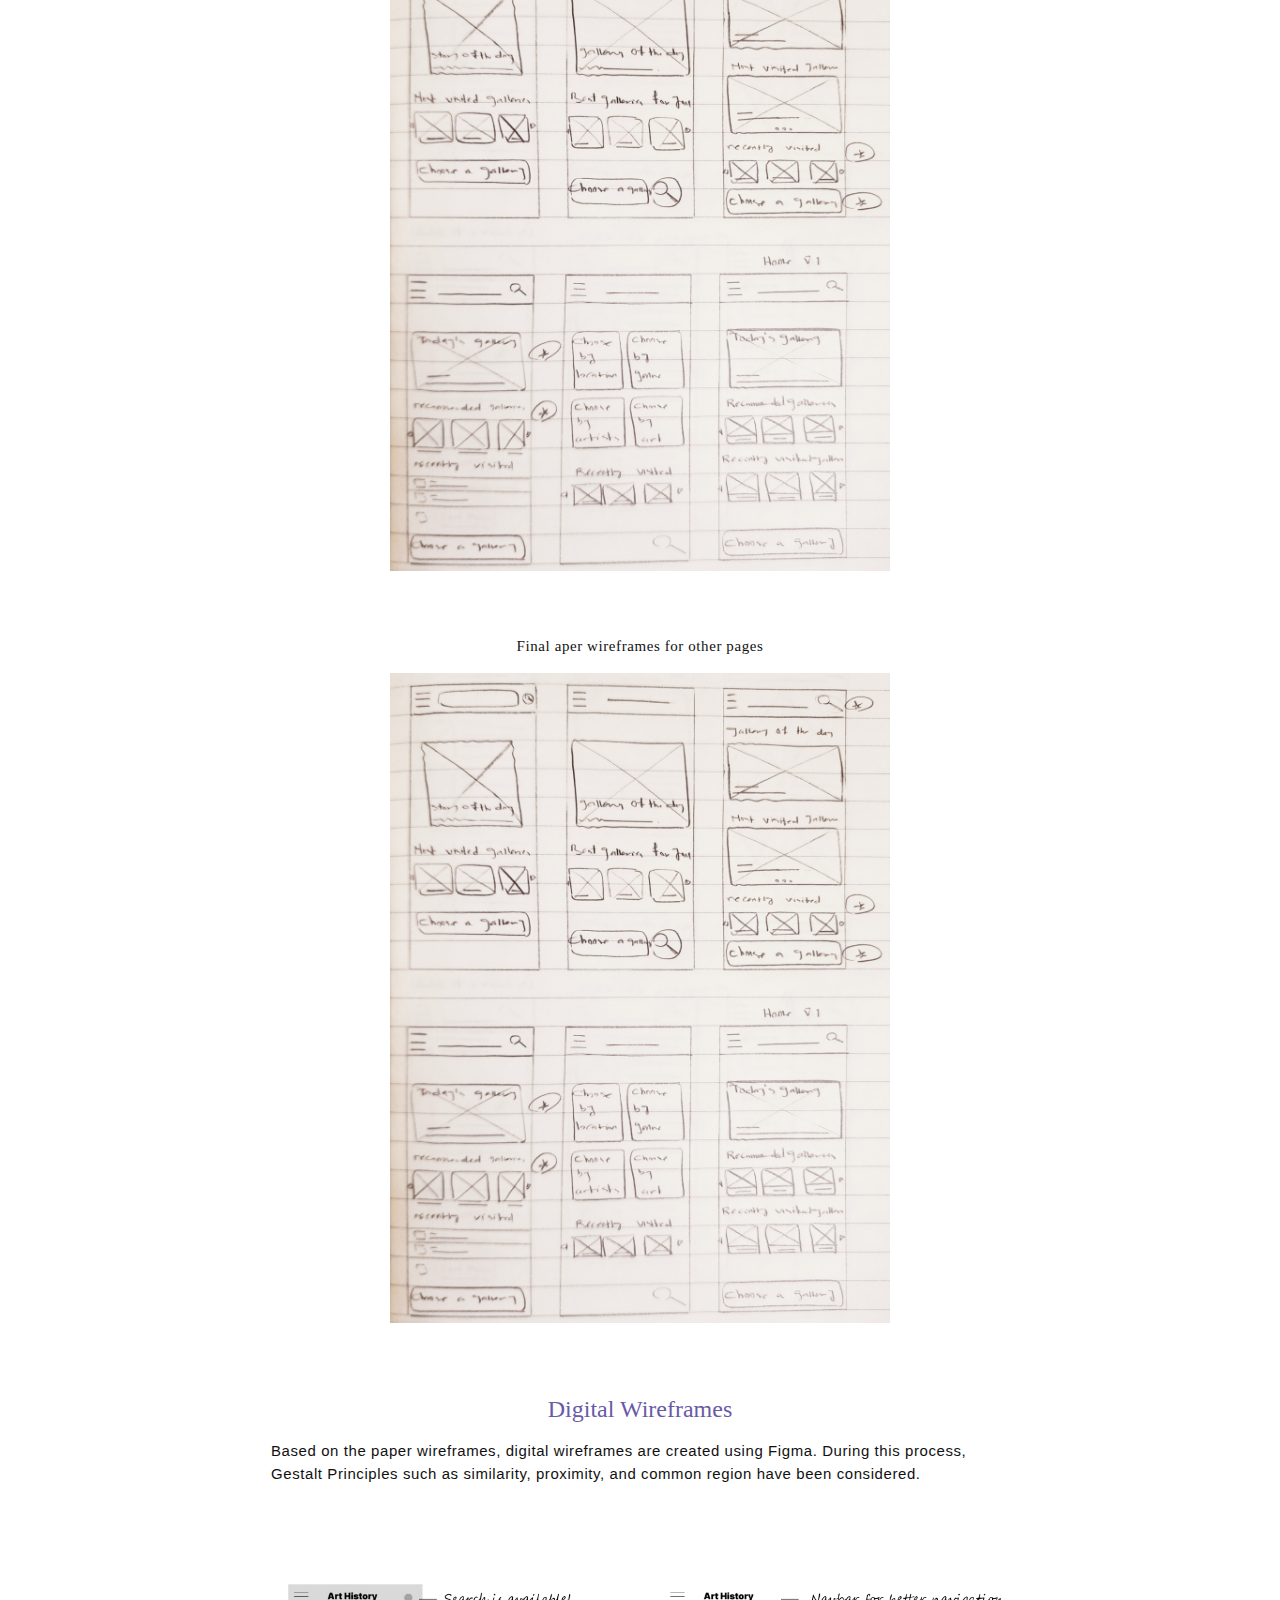
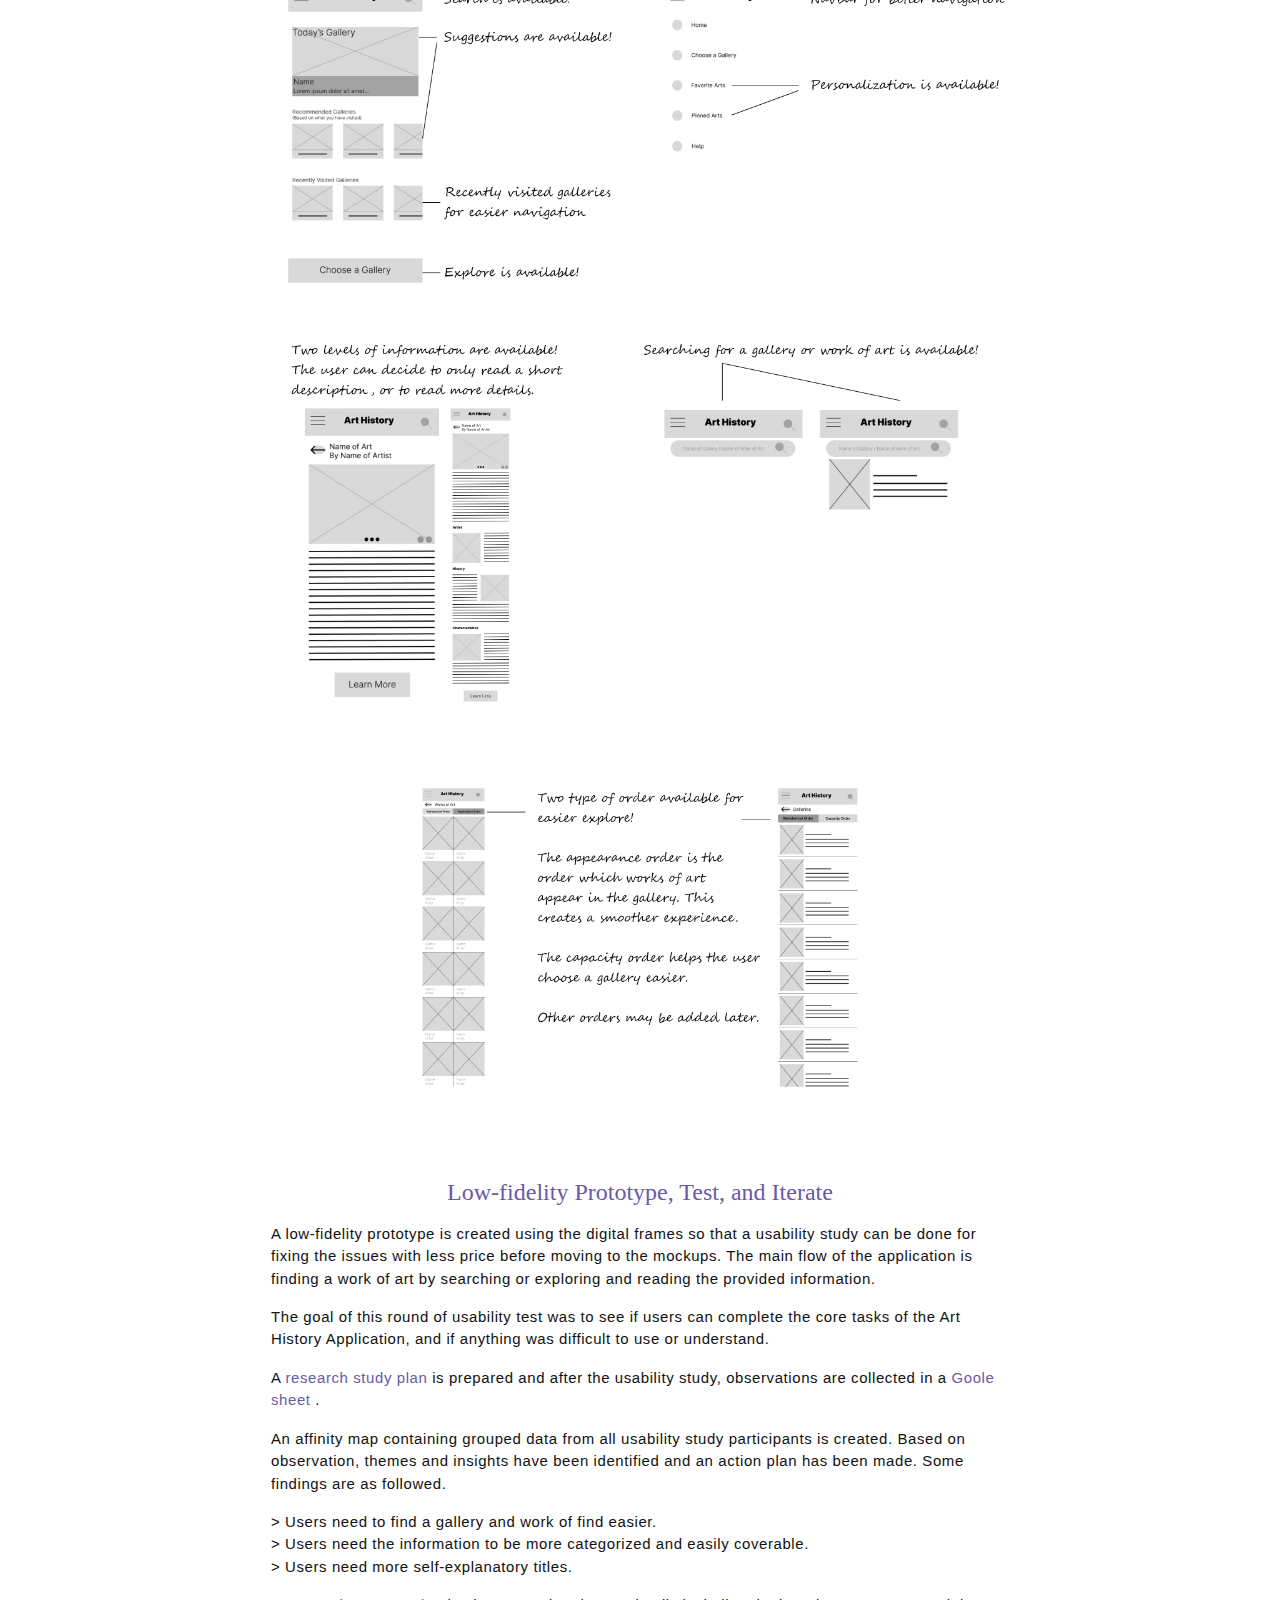
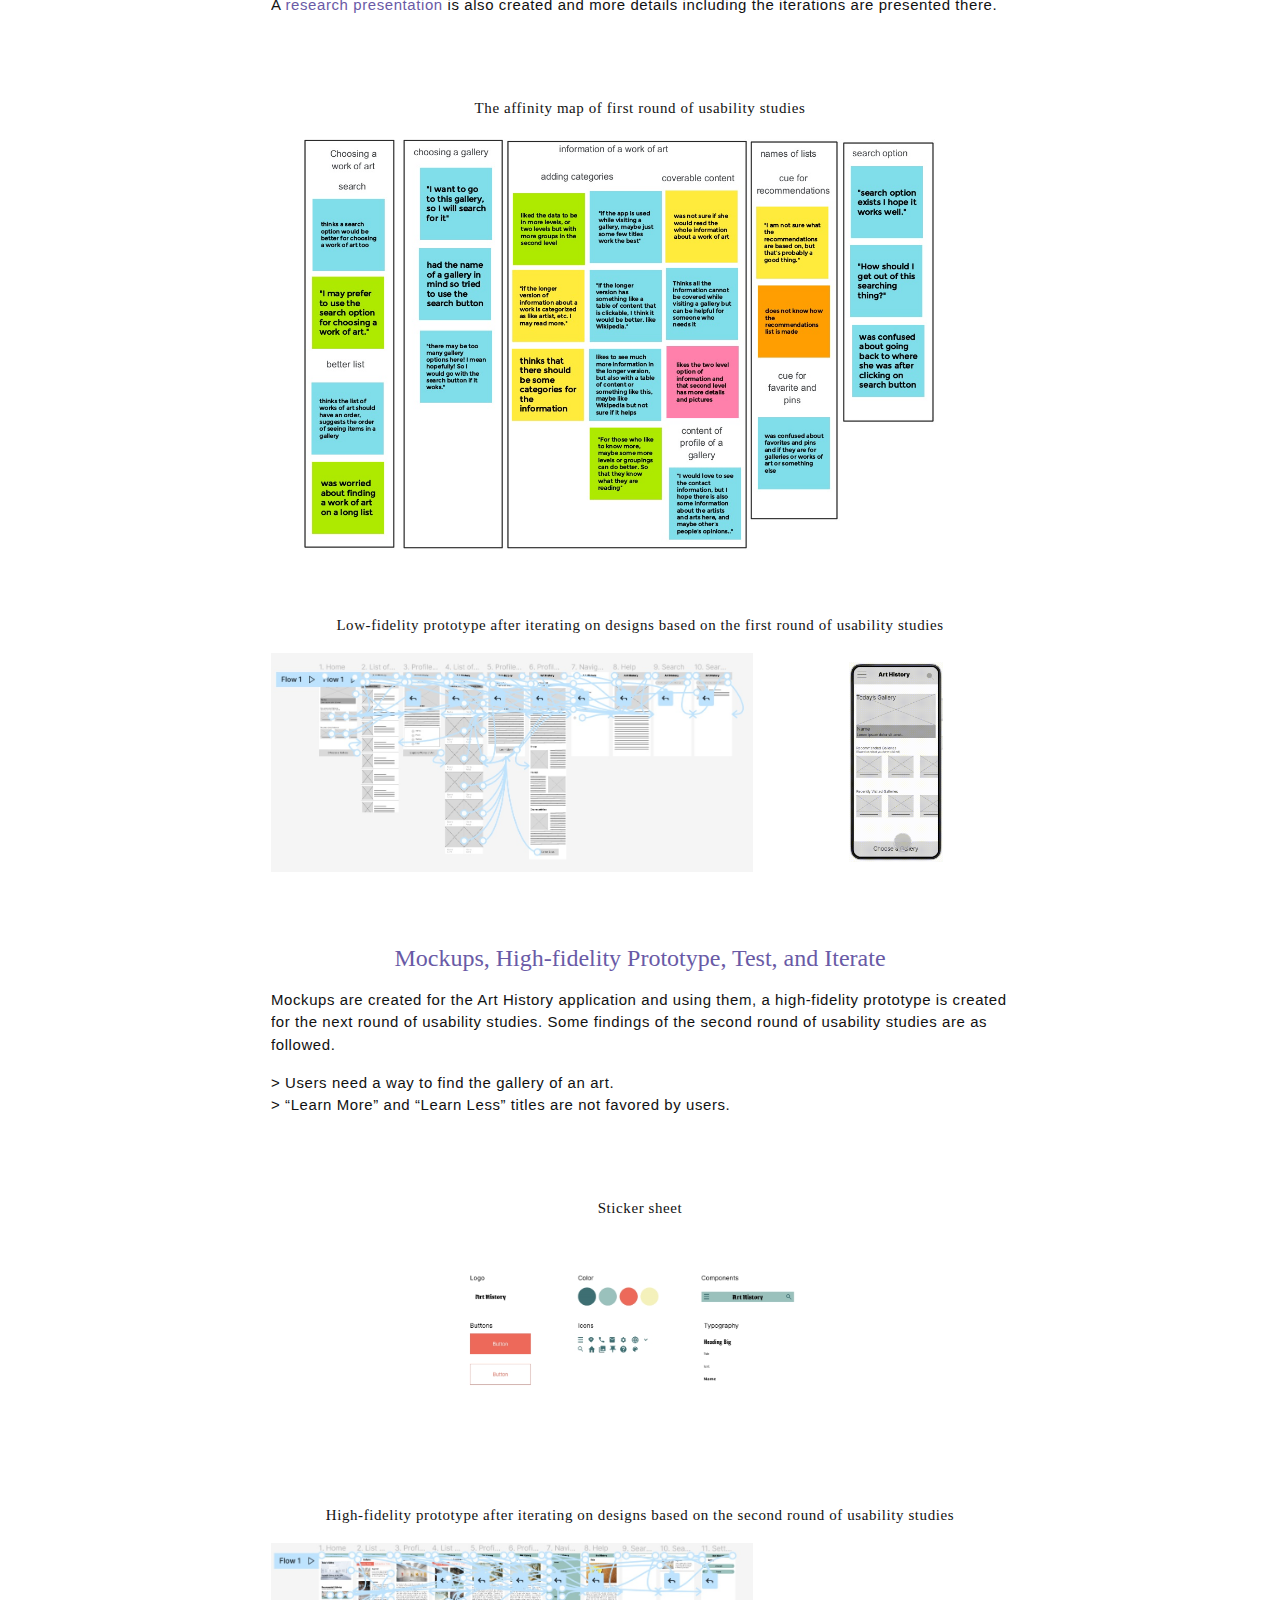
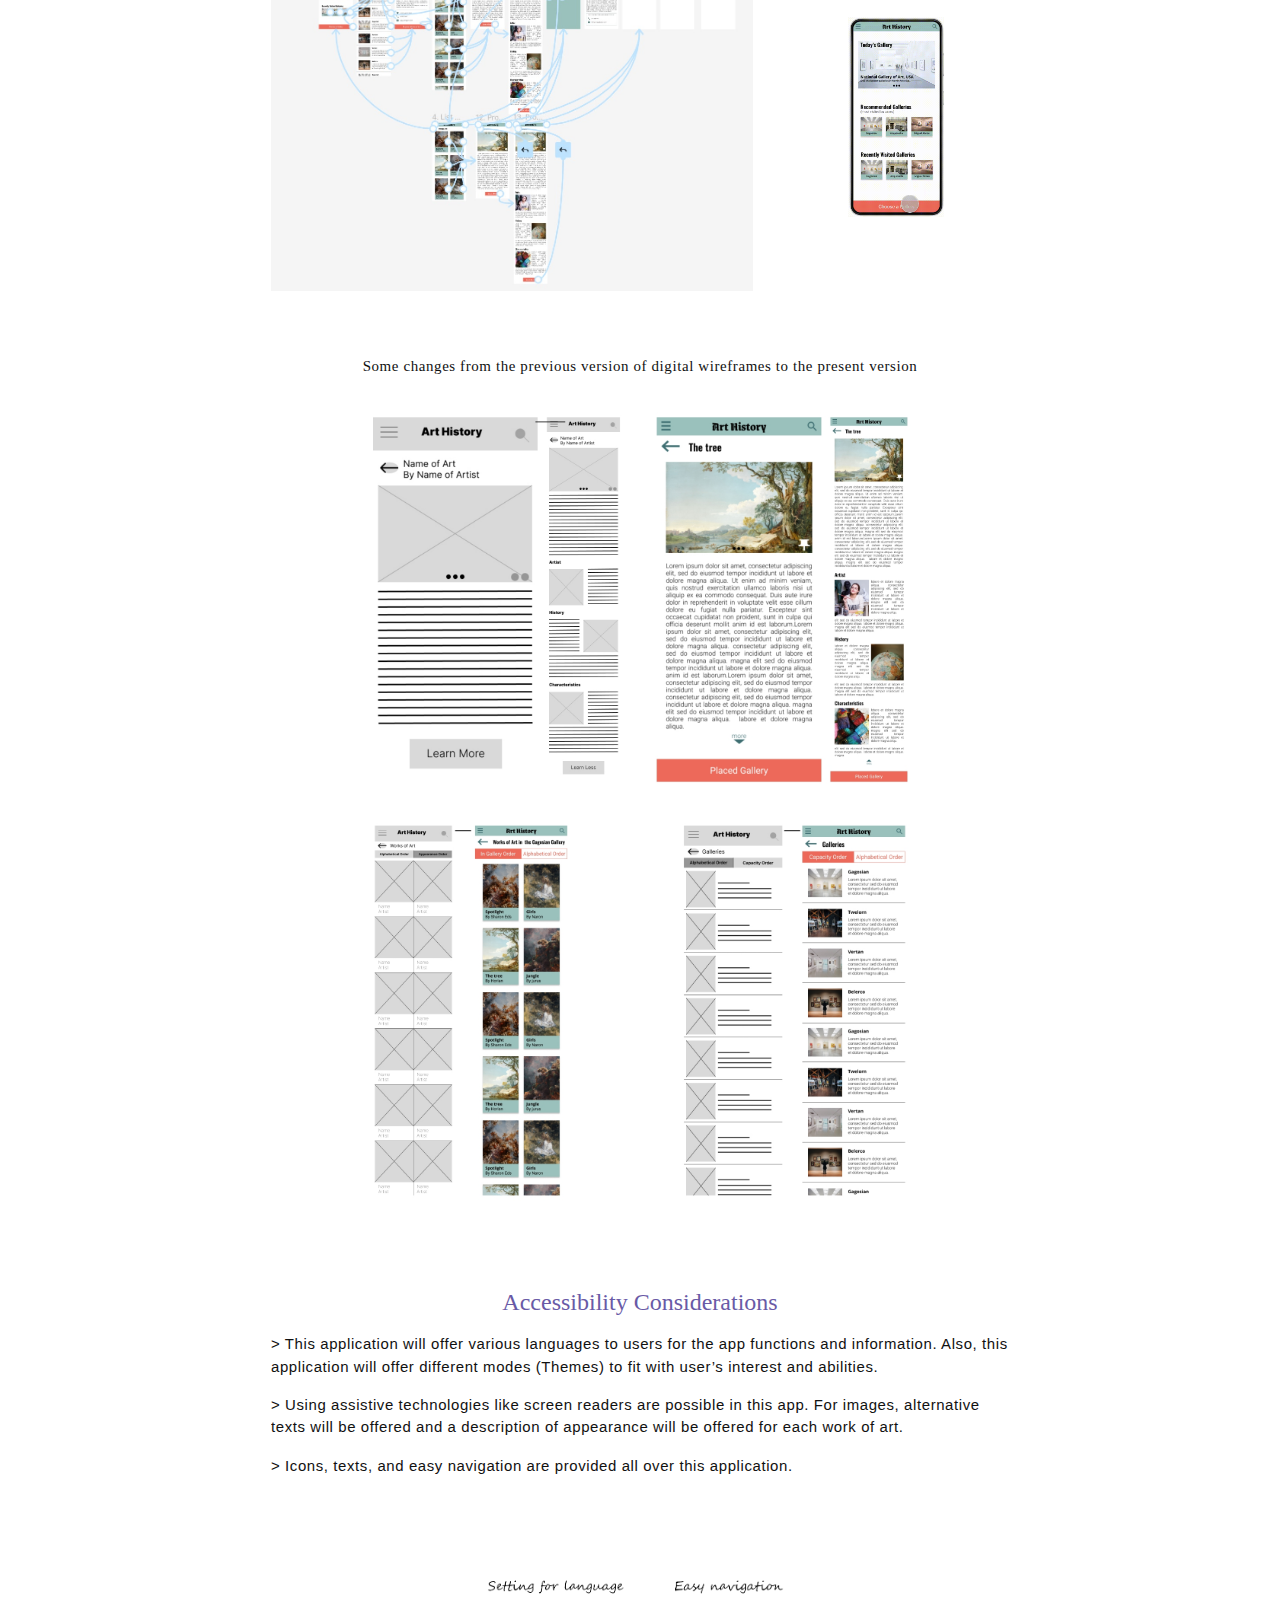
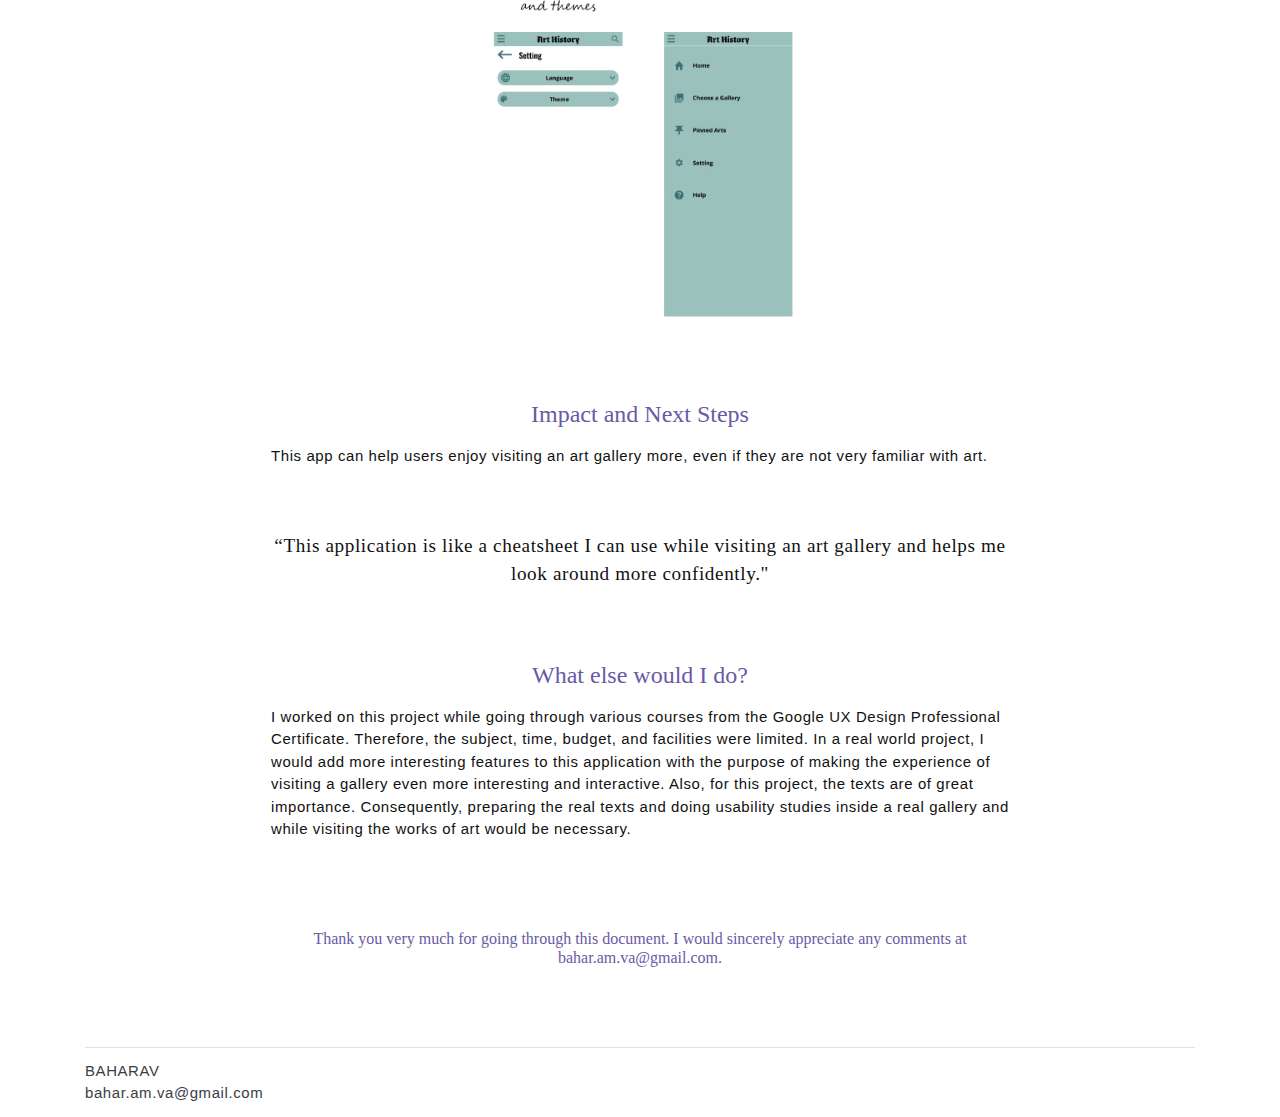
==== commit aa3cf76c: "edit" ====
--- a/arthistory.html
+++ b/arthistory.html
@@ -29,9 +29,6 @@
             </li>
             <li class="item">
                 <a class="link" href="index.html#portfolio">Works</a>
-            </li>
-            <li class="item ml-md-3">
-                <a href="assets/pdfs/BaharAmirianVarnousefaderani_CV.pdf" class="btn btn-primary">CV</a>
             </li>
         </ul>
         <a href="javascript:void(0)" id="nav-toggle" class="hamburger hamburger--elastic">
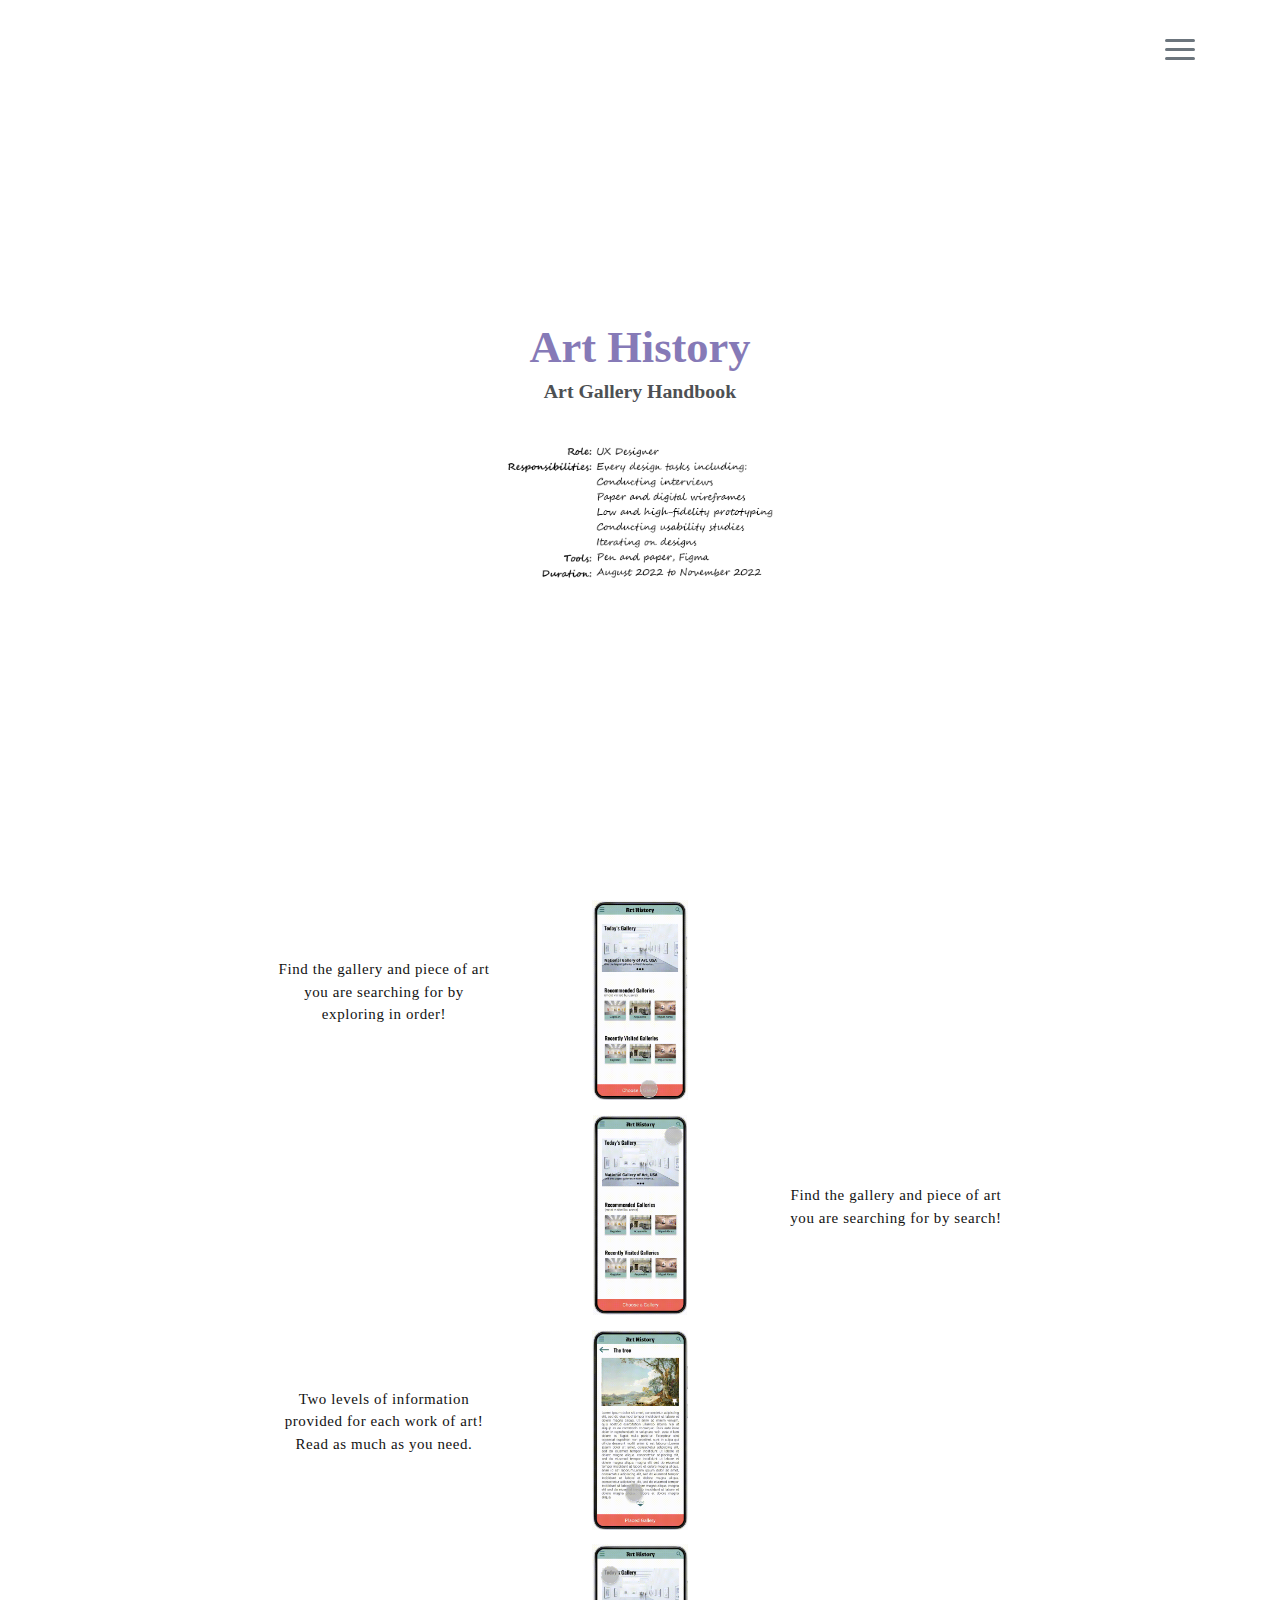
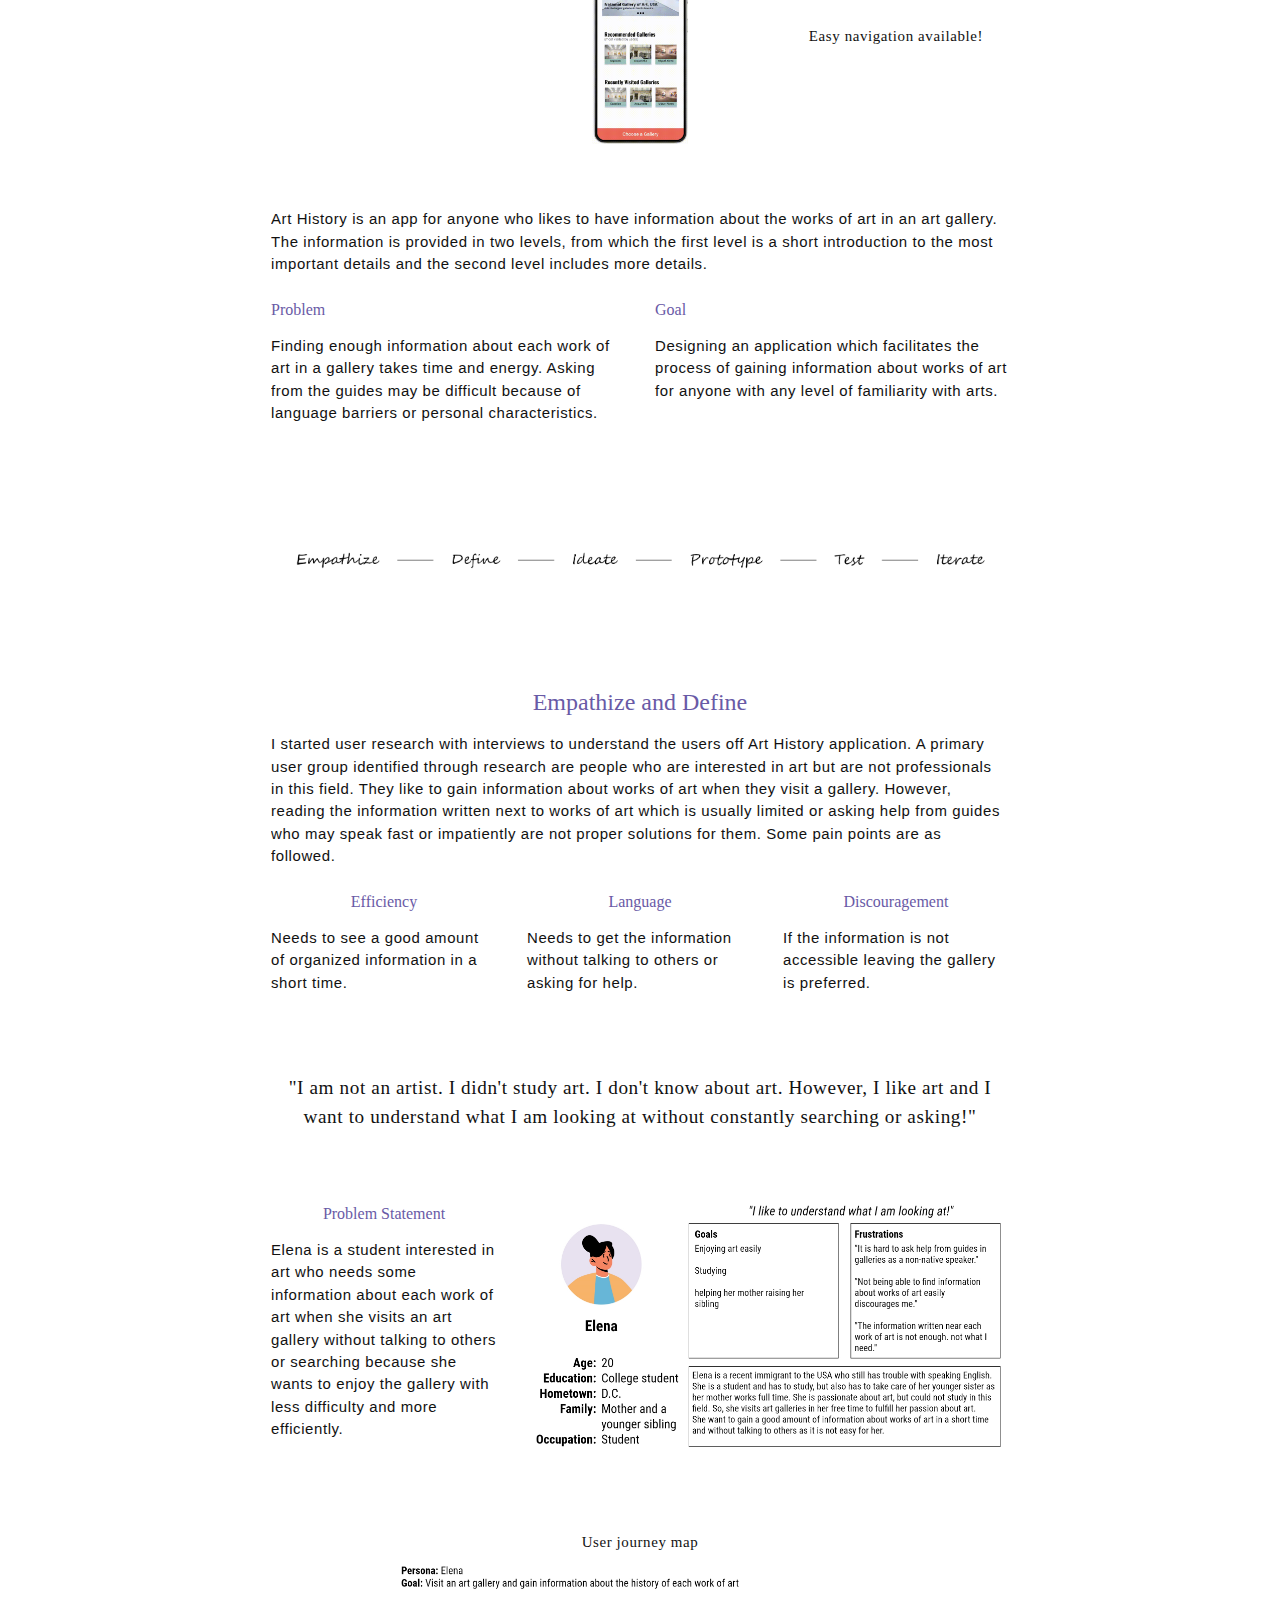
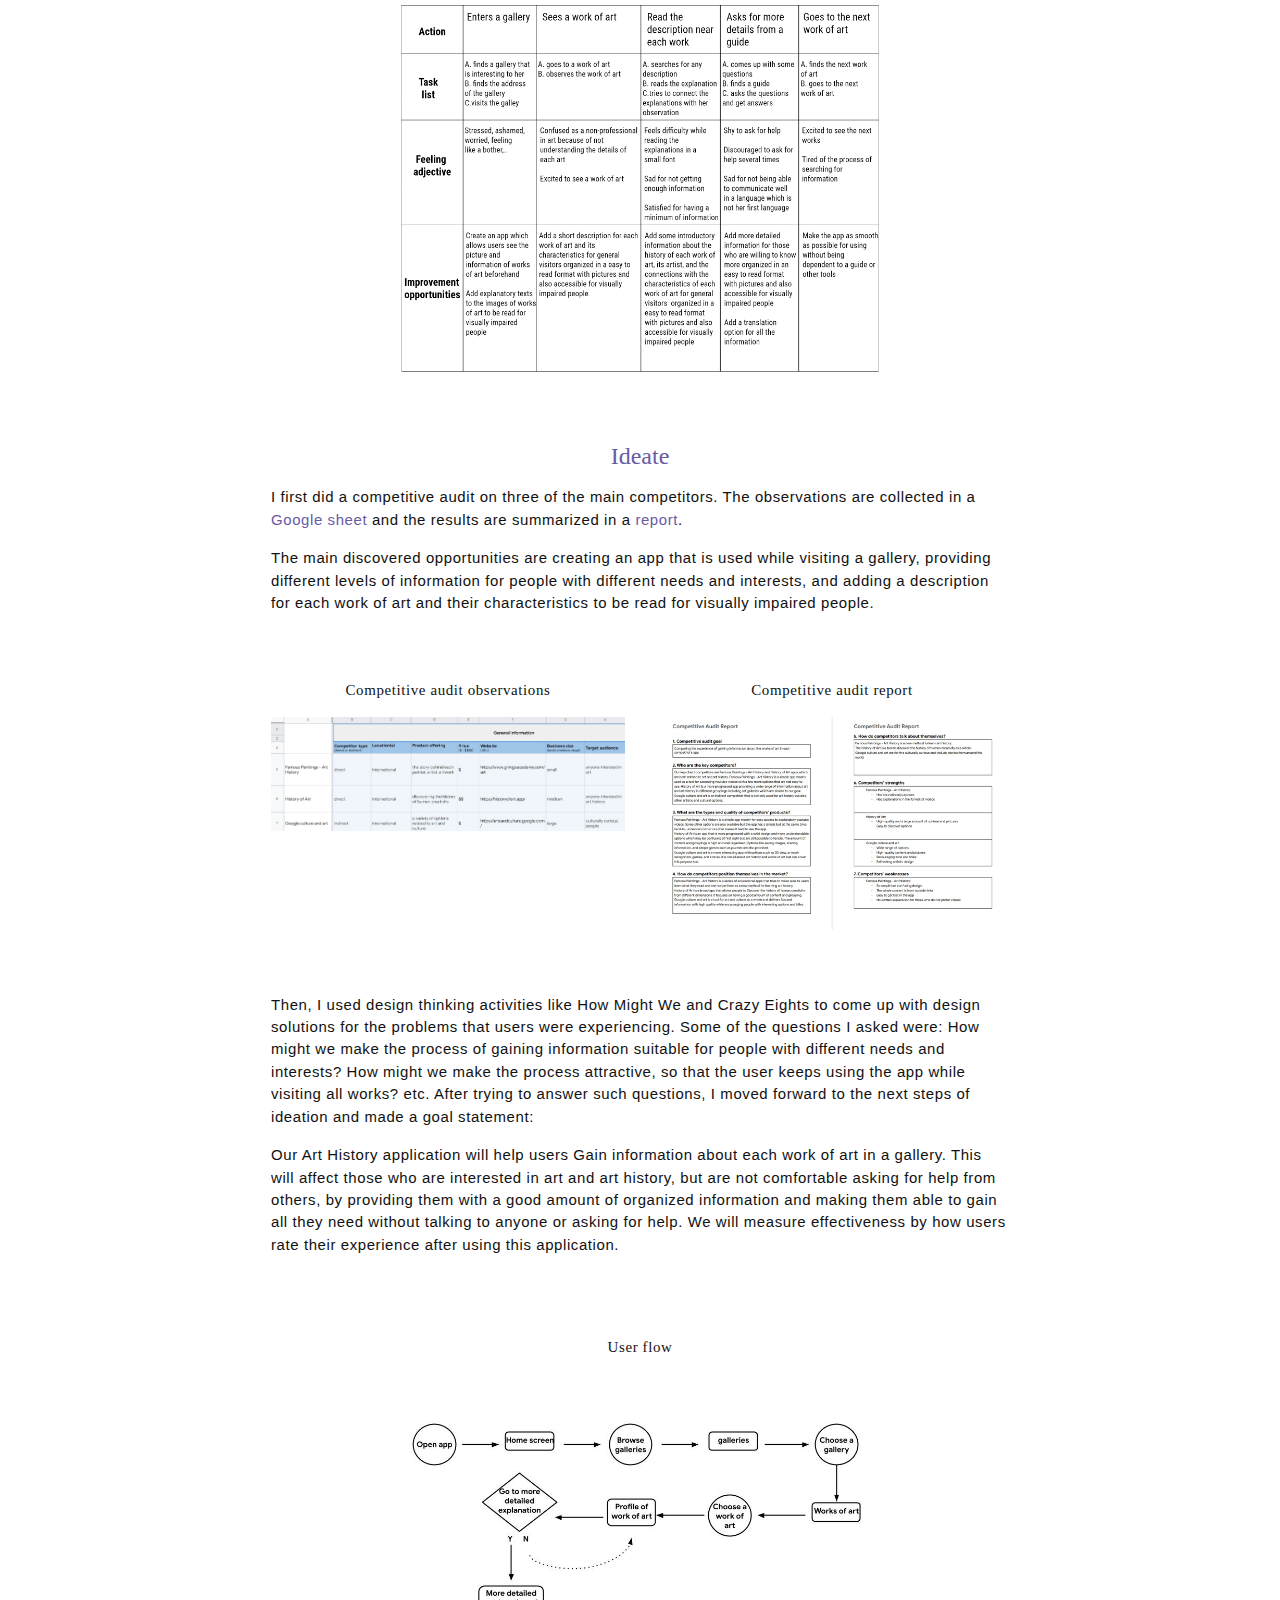
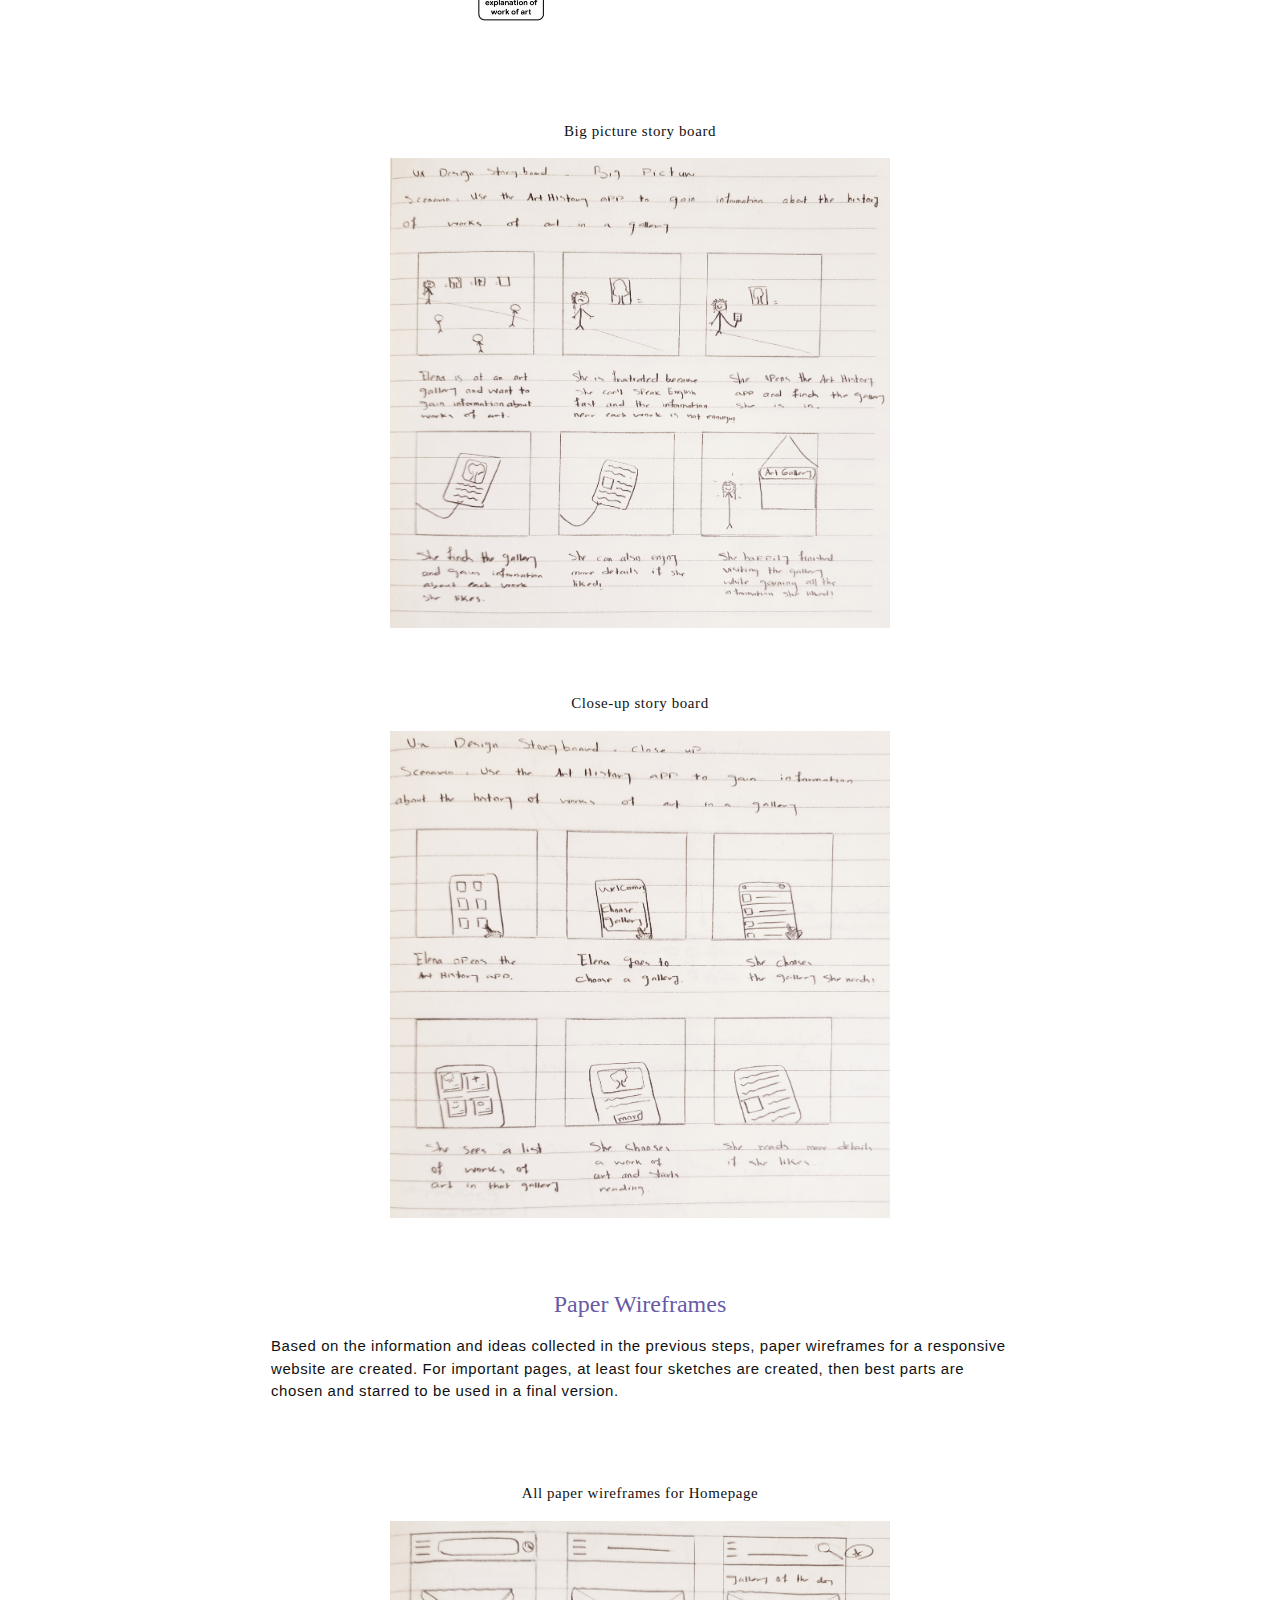
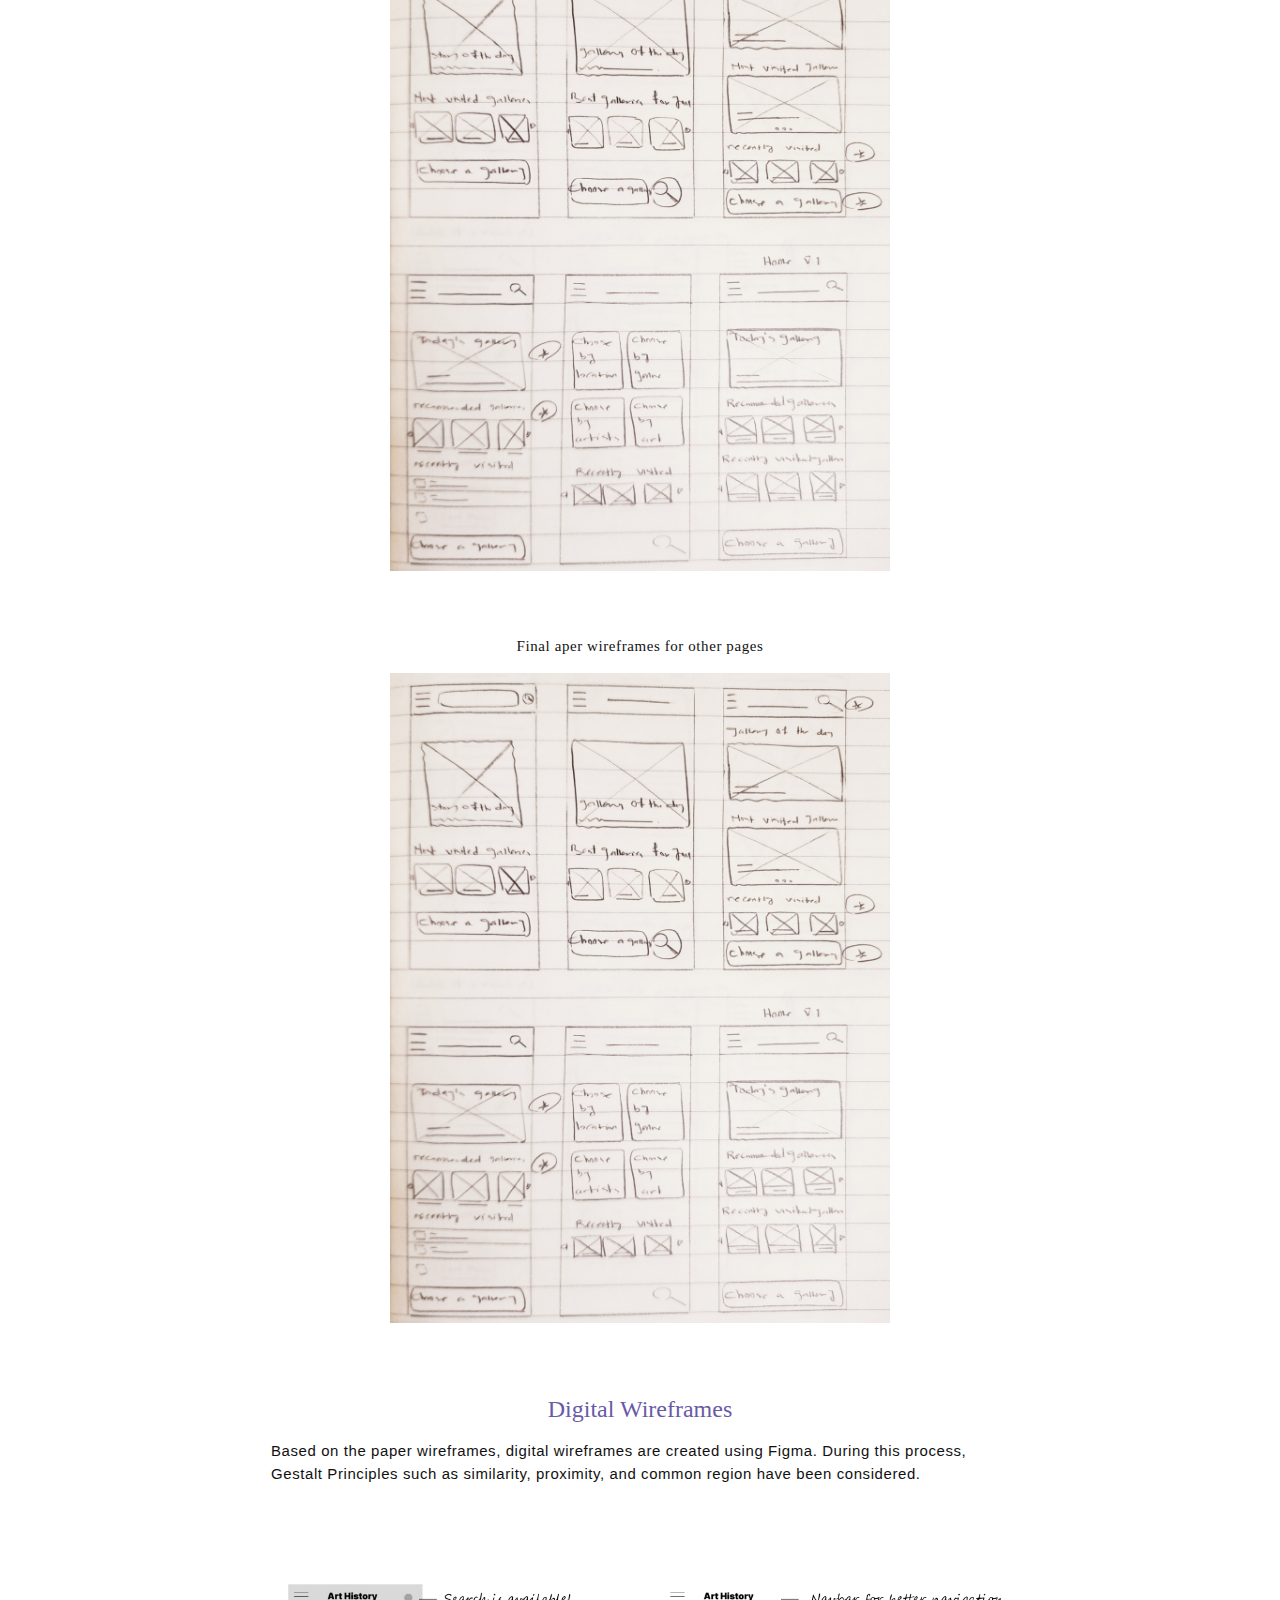
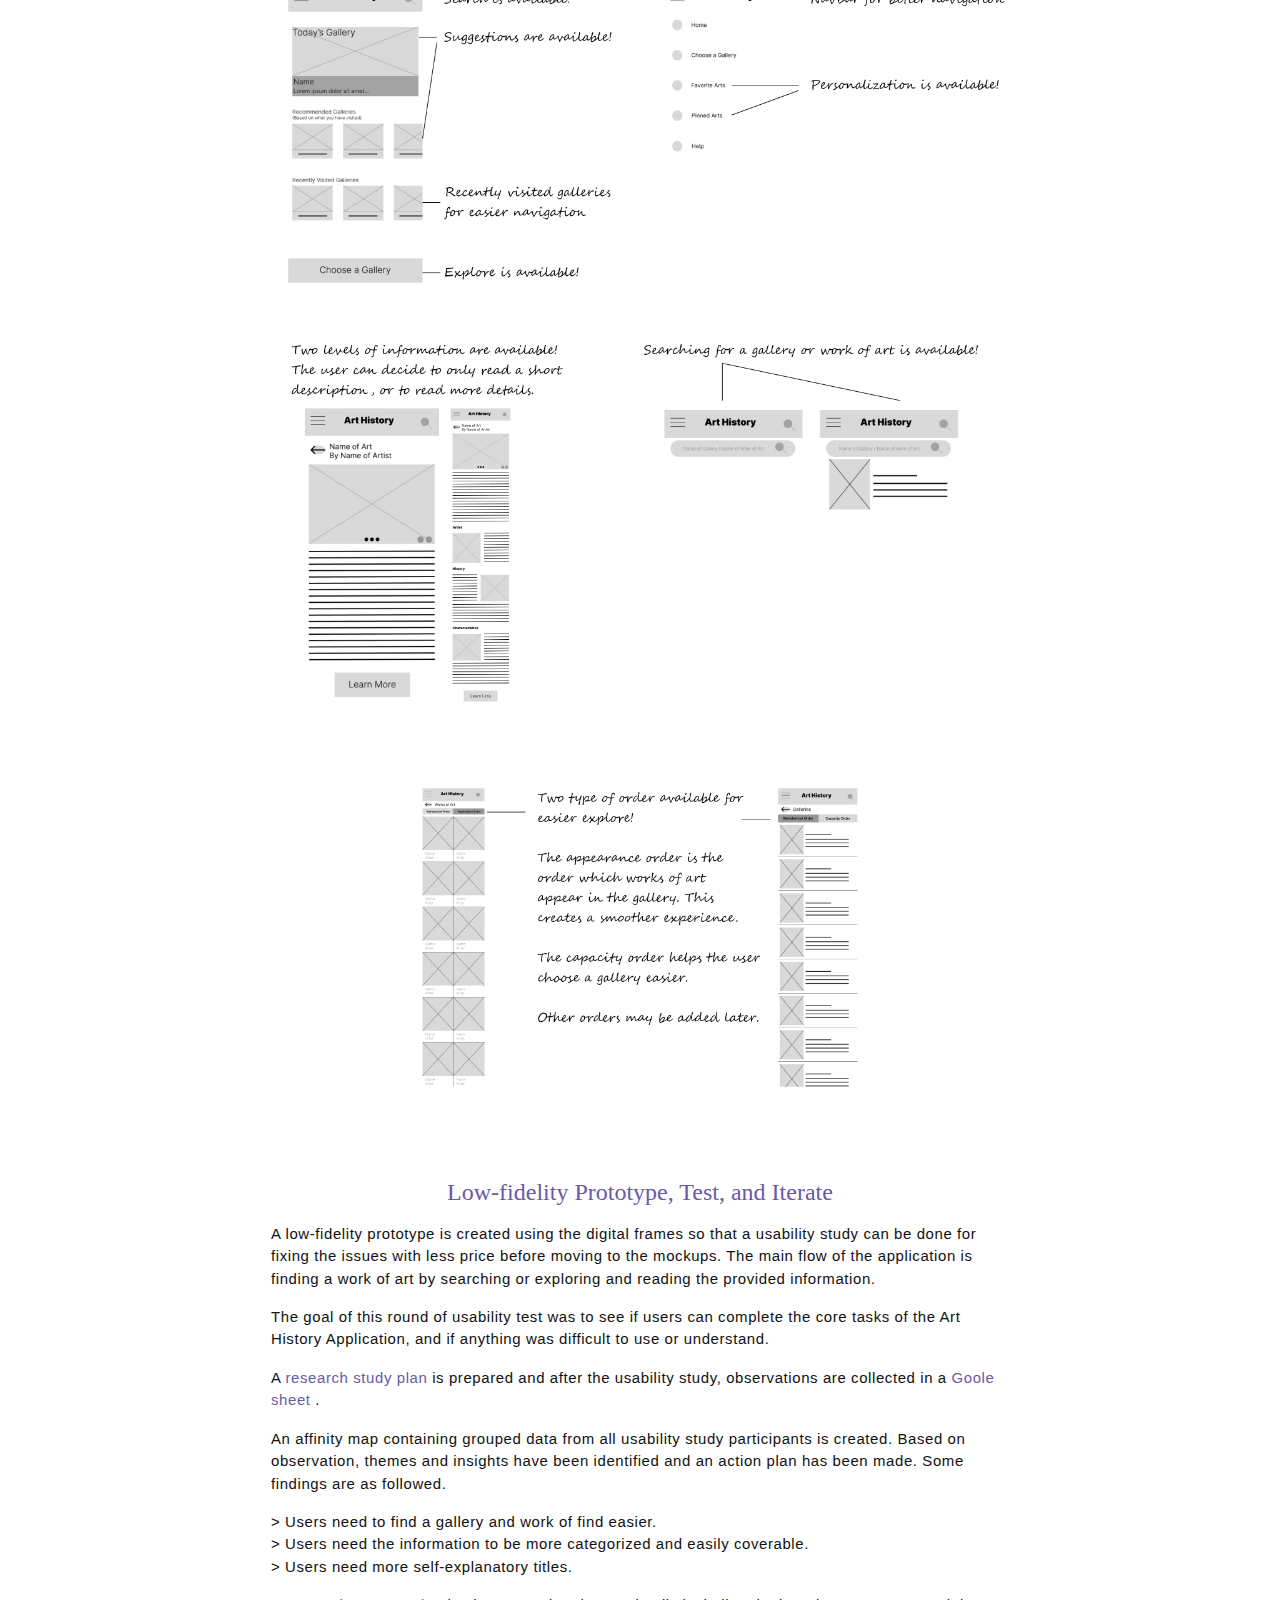
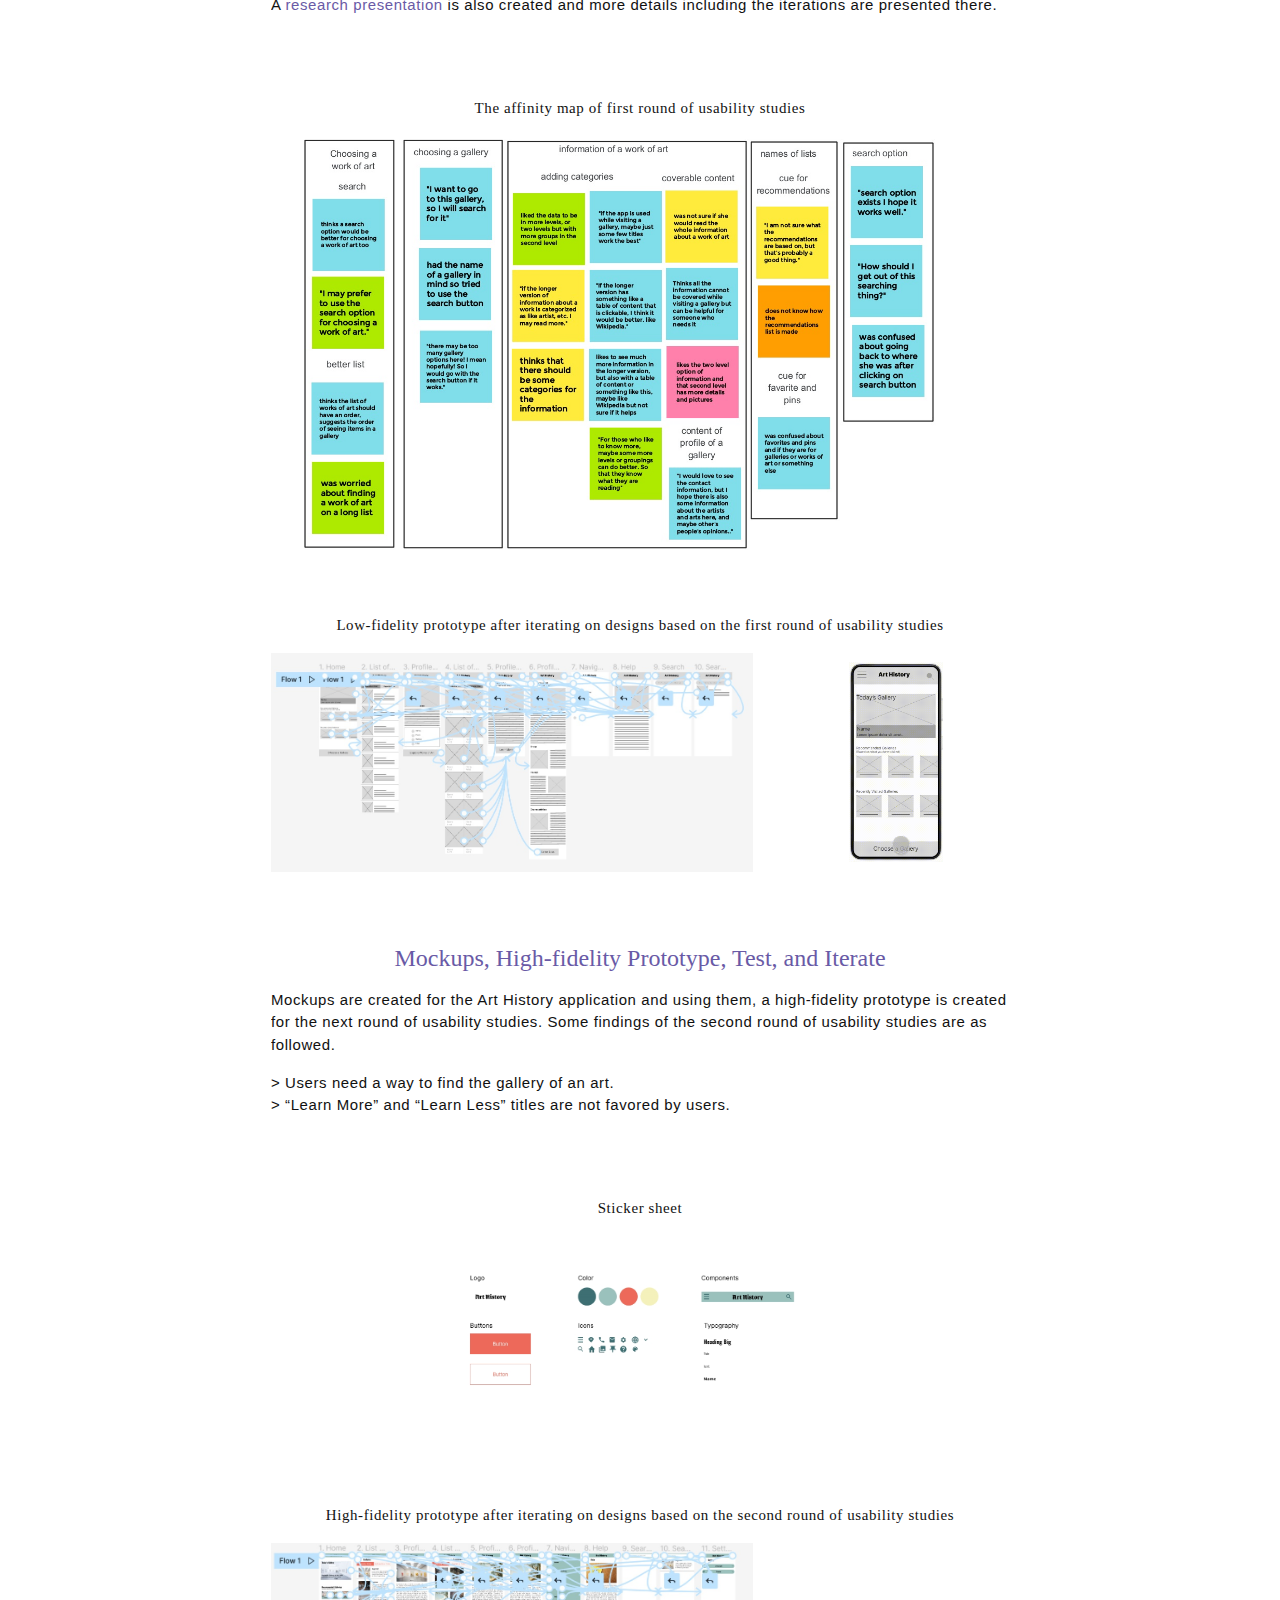
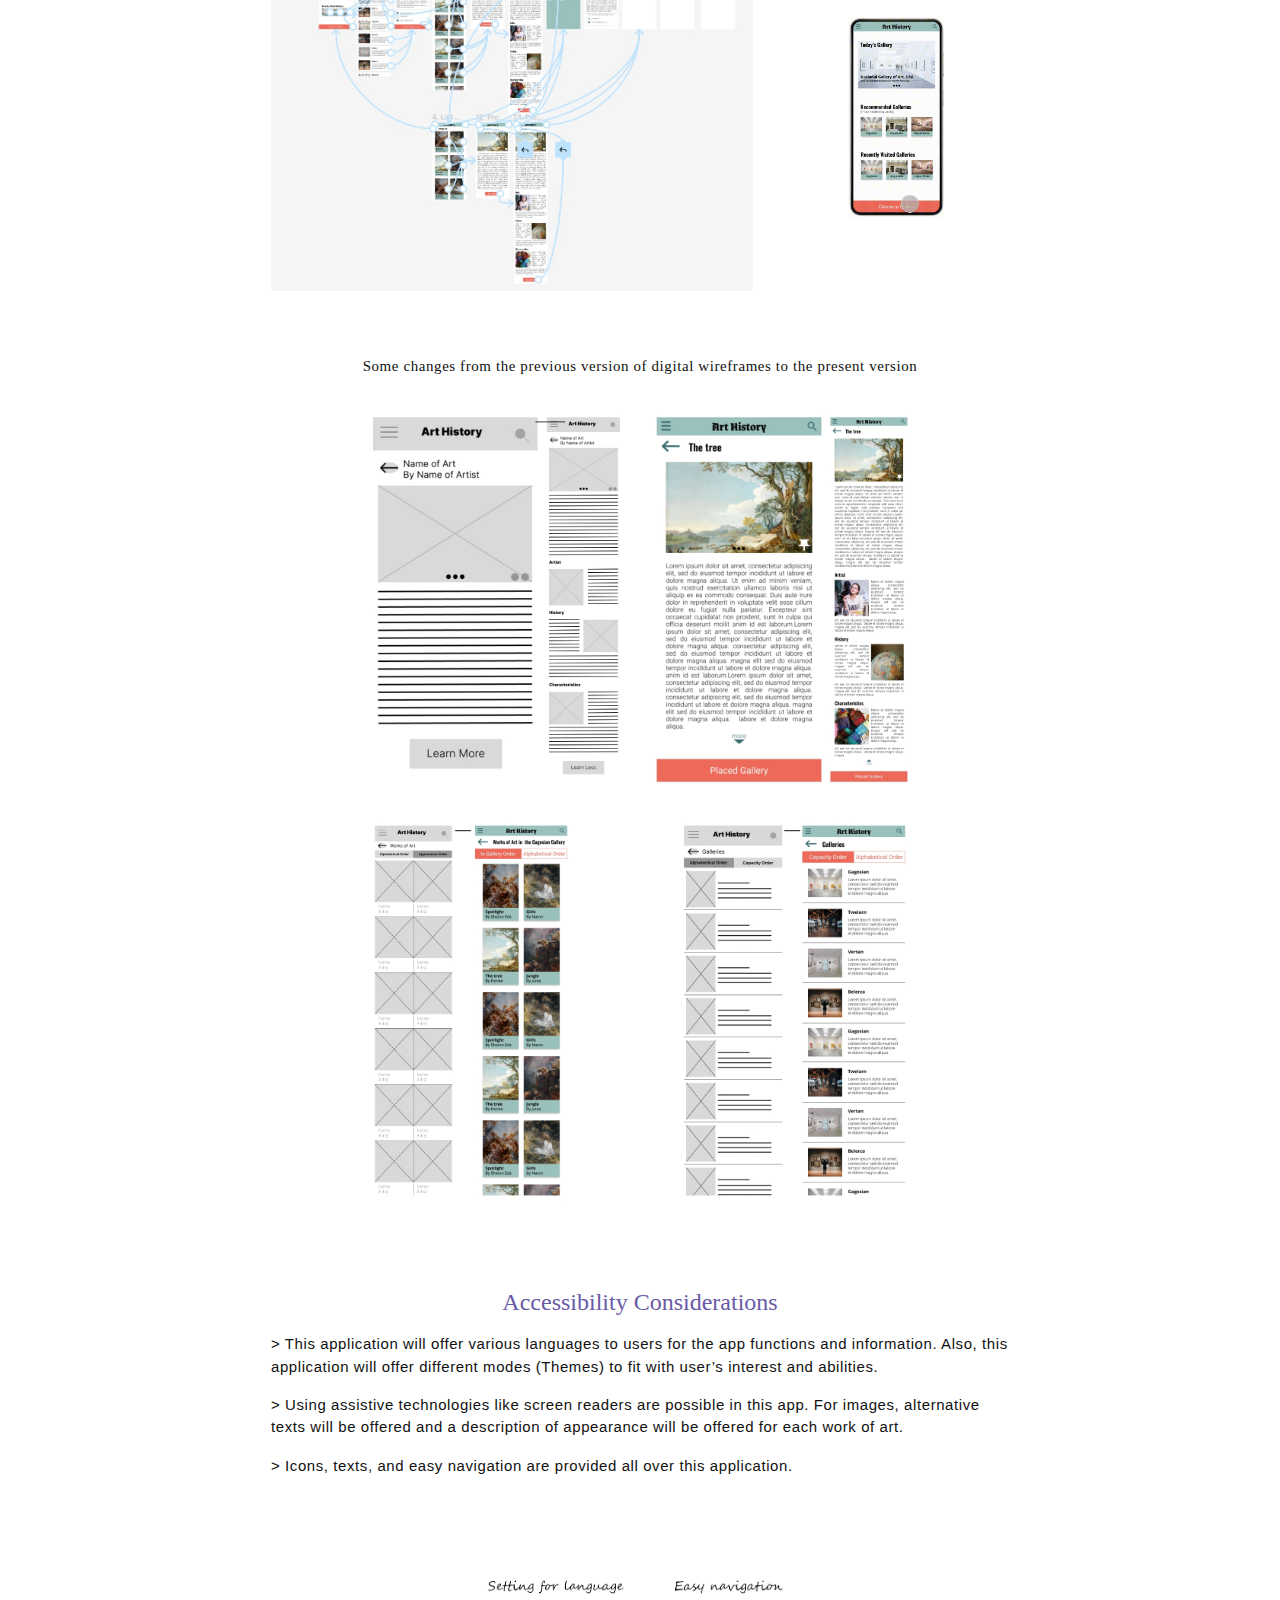
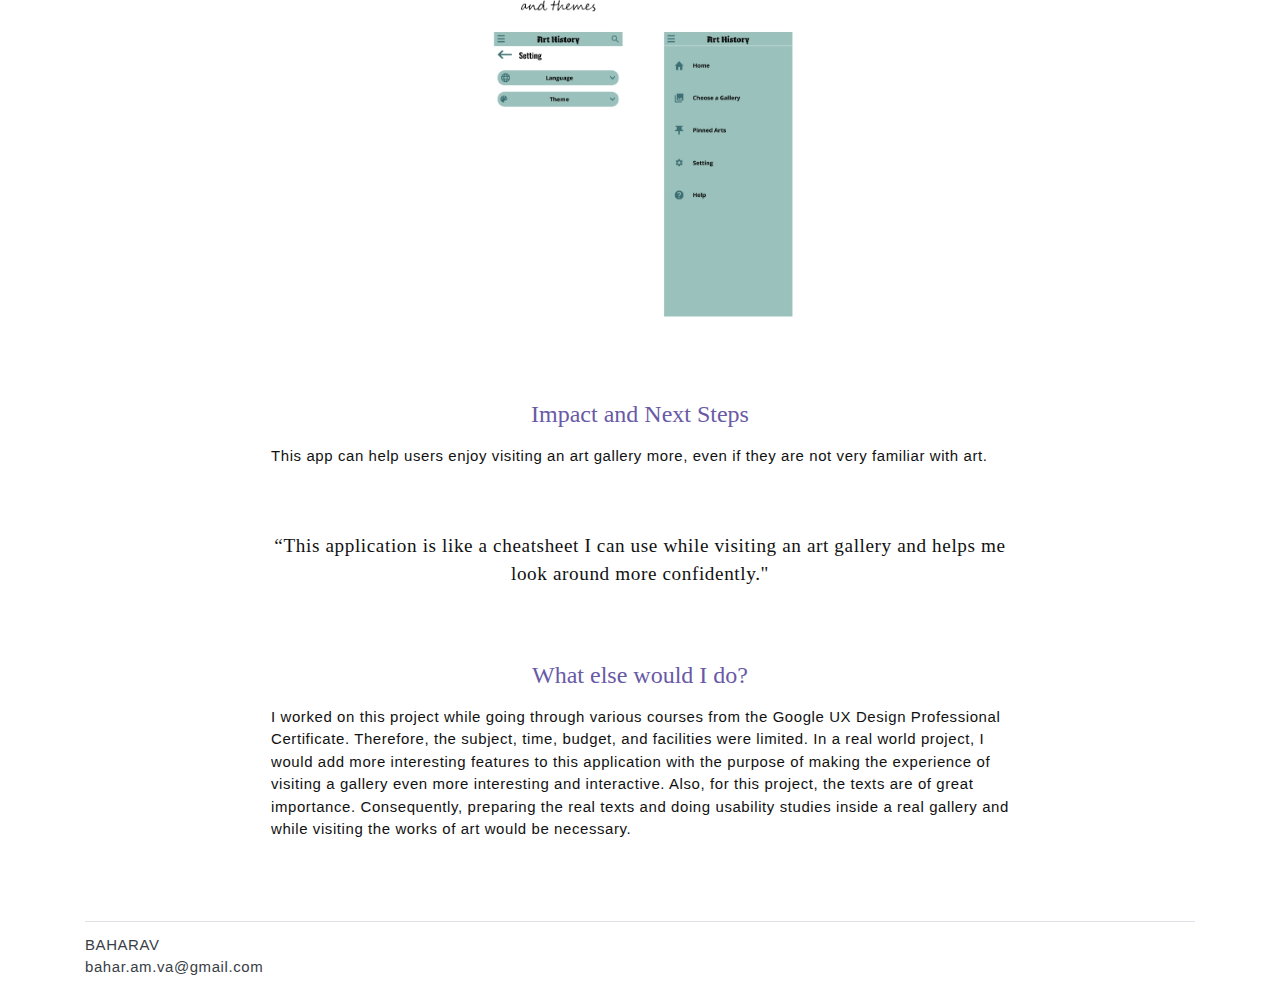
==== commit 49e10c70: "edit" ====
--- a/arthistory.html
+++ b/arthistory.html
@@ -621,16 +621,16 @@
 
 <section class="section pt-0" id="final">
     <!-- container -->
-    <div class="container text-center">
-        <div class="blog-card">
-            <div class="blog-card-body text-center">
-                <h6>
-                    Thank you very much for going through this document. I would sincerely appreciate any comments at
-                    bahar.am.va@gmail.com.
-                </h6>
-            </div>
-        </div><!-- end of blog wrapper -->
-    </div><!-- end of container -->
+<!--    <div class="container text-center">-->
+<!--        <div class="blog-card">-->
+<!--            <div class="blog-card-body text-center">-->
+<!--                <h6>-->
+<!--                    Thank you very much for going through this document. I would sincerely appreciate any comments at-->
+<!--                    bahar.am.va@gmail.com.-->
+<!--                </h6>-->
+<!--            </div>-->
+<!--        </div>&lt;!&ndash; end of blog wrapper &ndash;&gt;-->
+<!--    </div>&lt;!&ndash; end of container &ndash;&gt;-->
 </section>
 
 <!--___________________________________________________________________________________________________________-->
--- a/assets/css/allcss.css
+++ b/assets/css/allcss.css
@@ -12056,6 +12056,7 @@
     position: absolute;
     top: 50%;
     left: 50%;
+    padding: 5%;
     -webkit-transform: translate(-50%, -50%);
     -ms-transform: translate(-50%, -50%);
     transform: translate(-50%, -50%);
